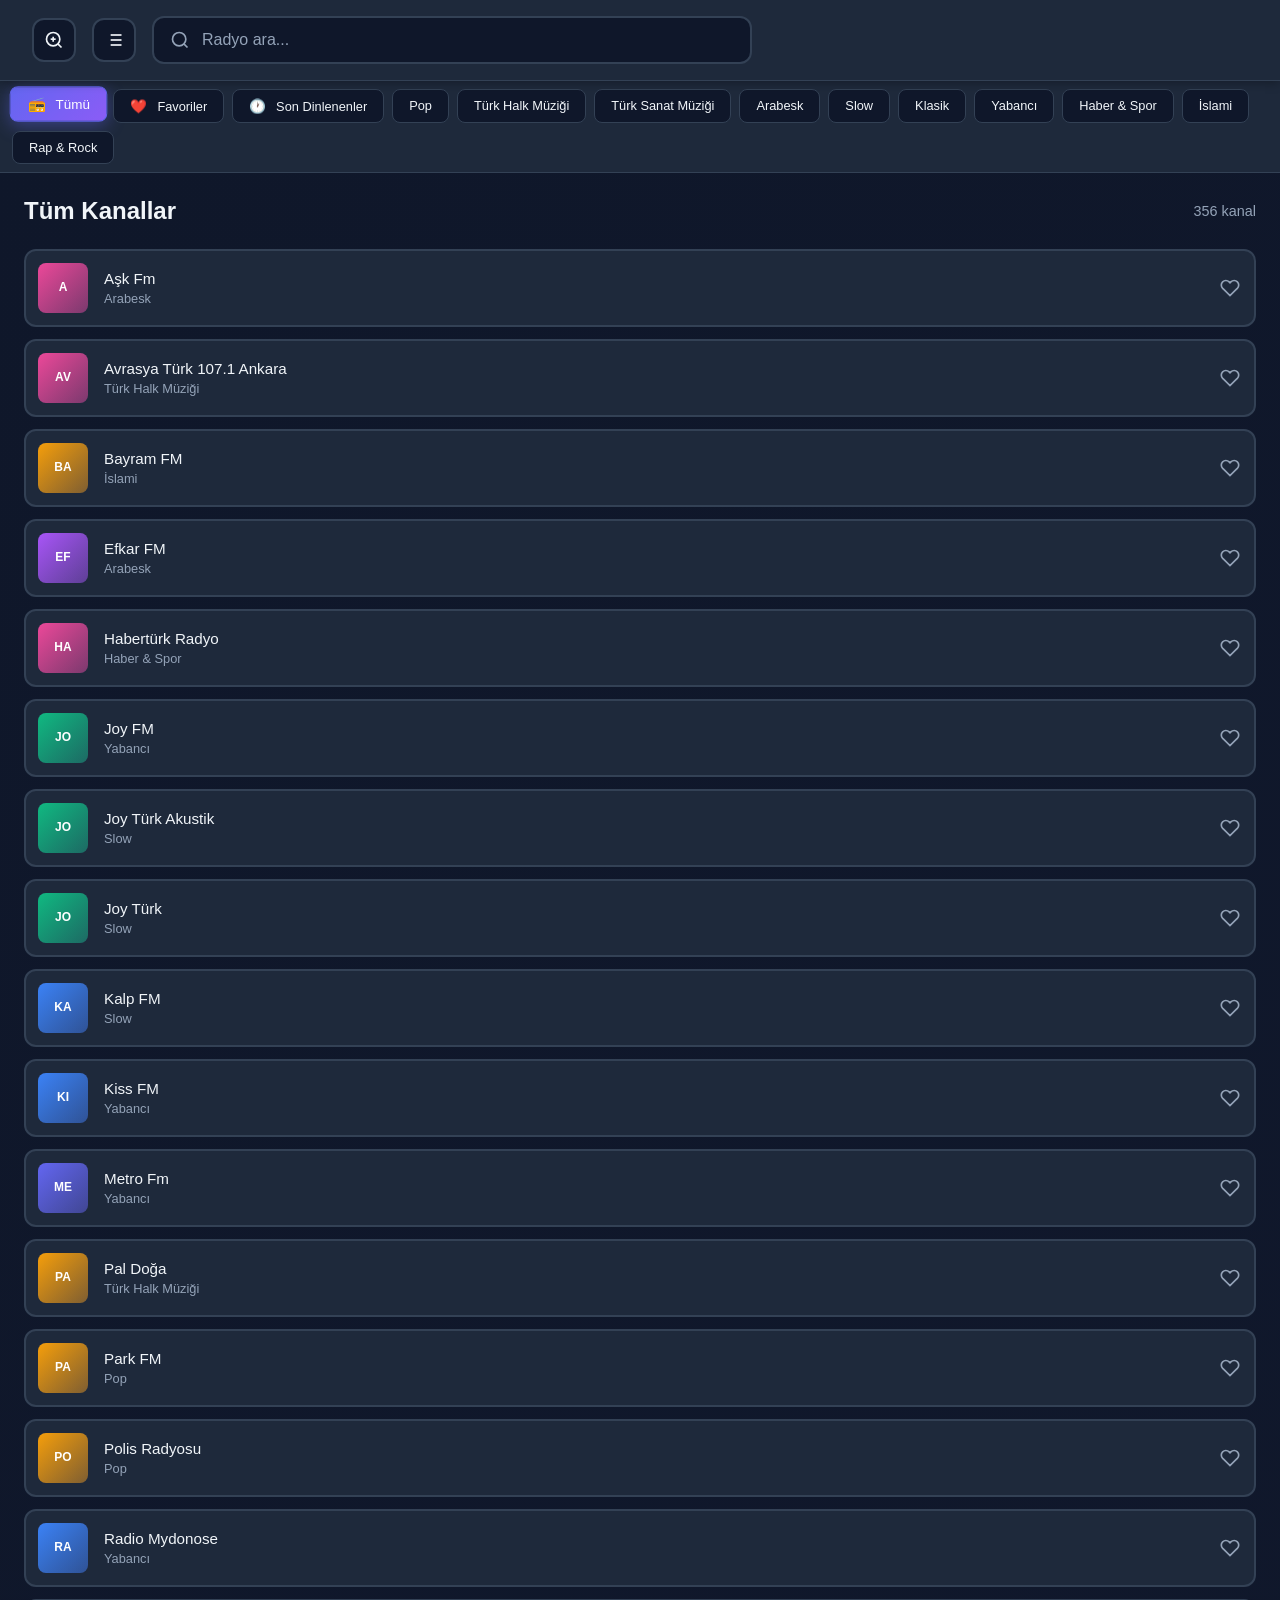
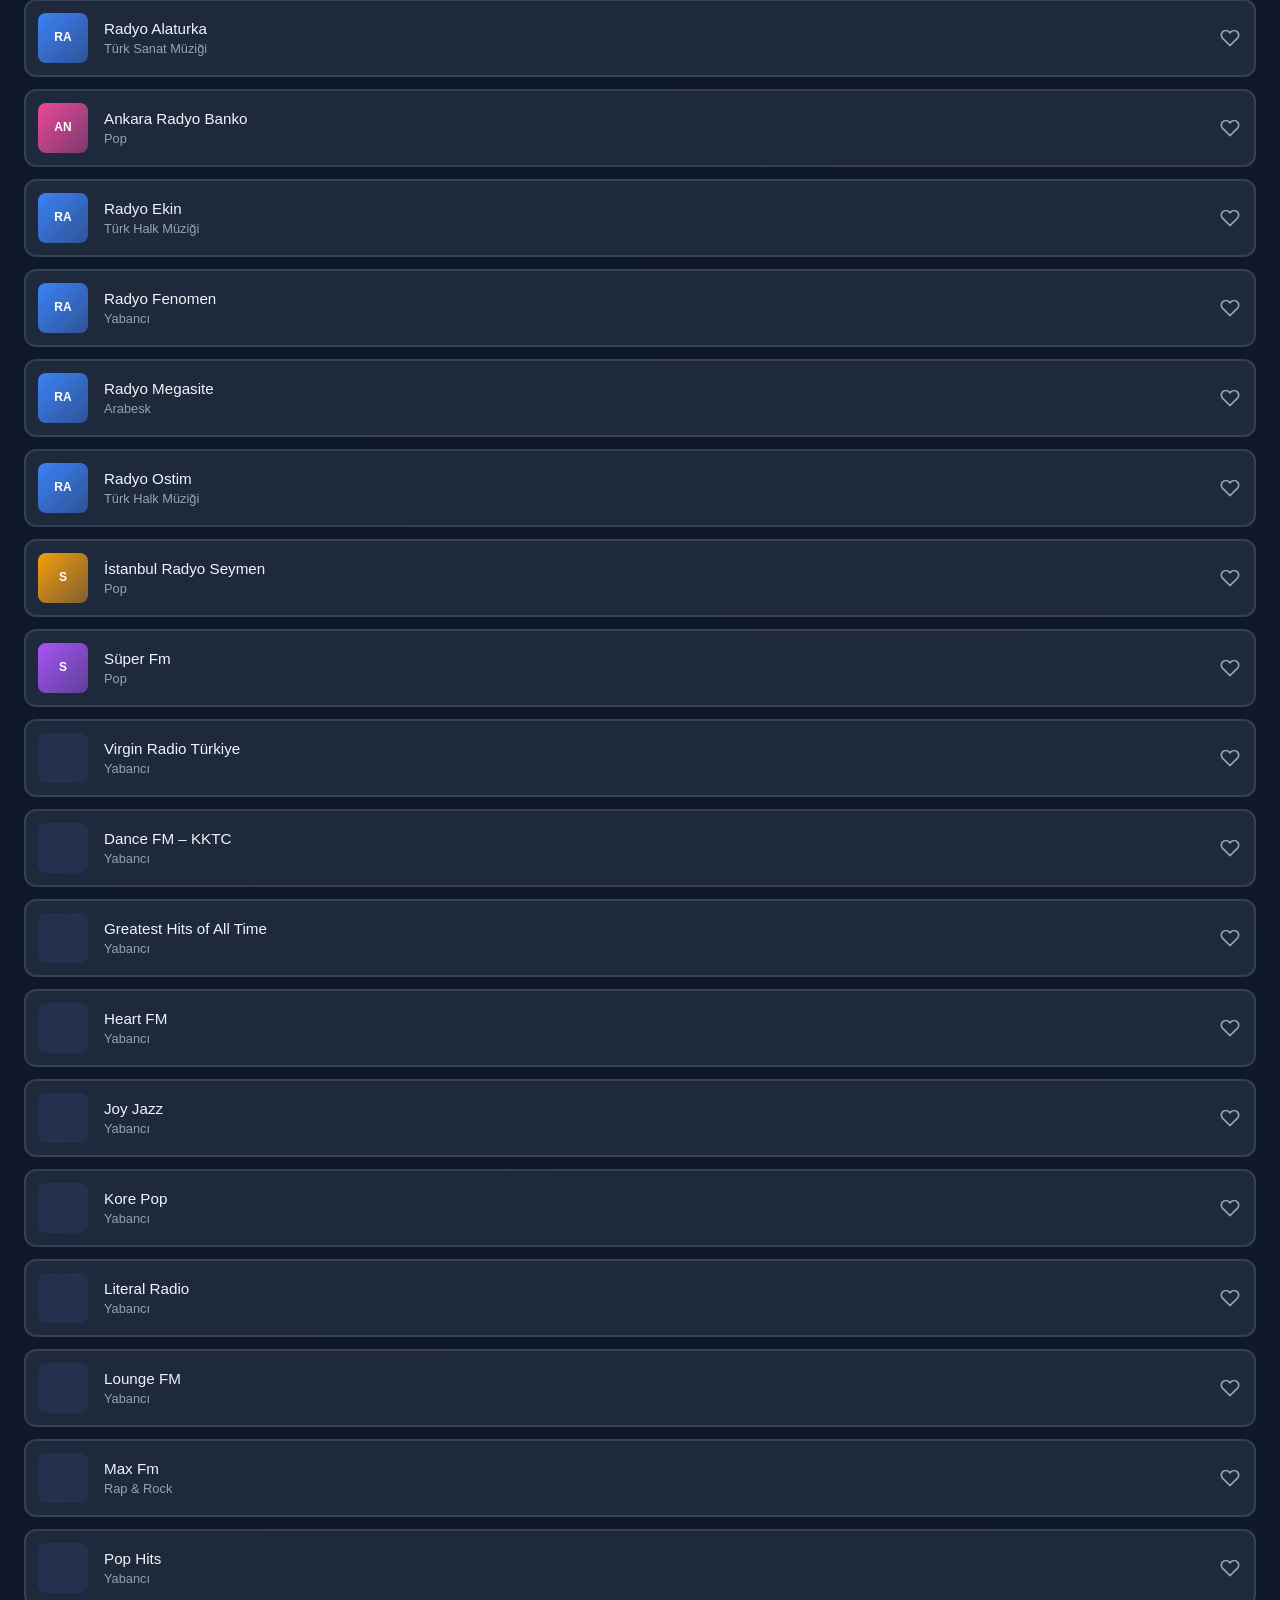
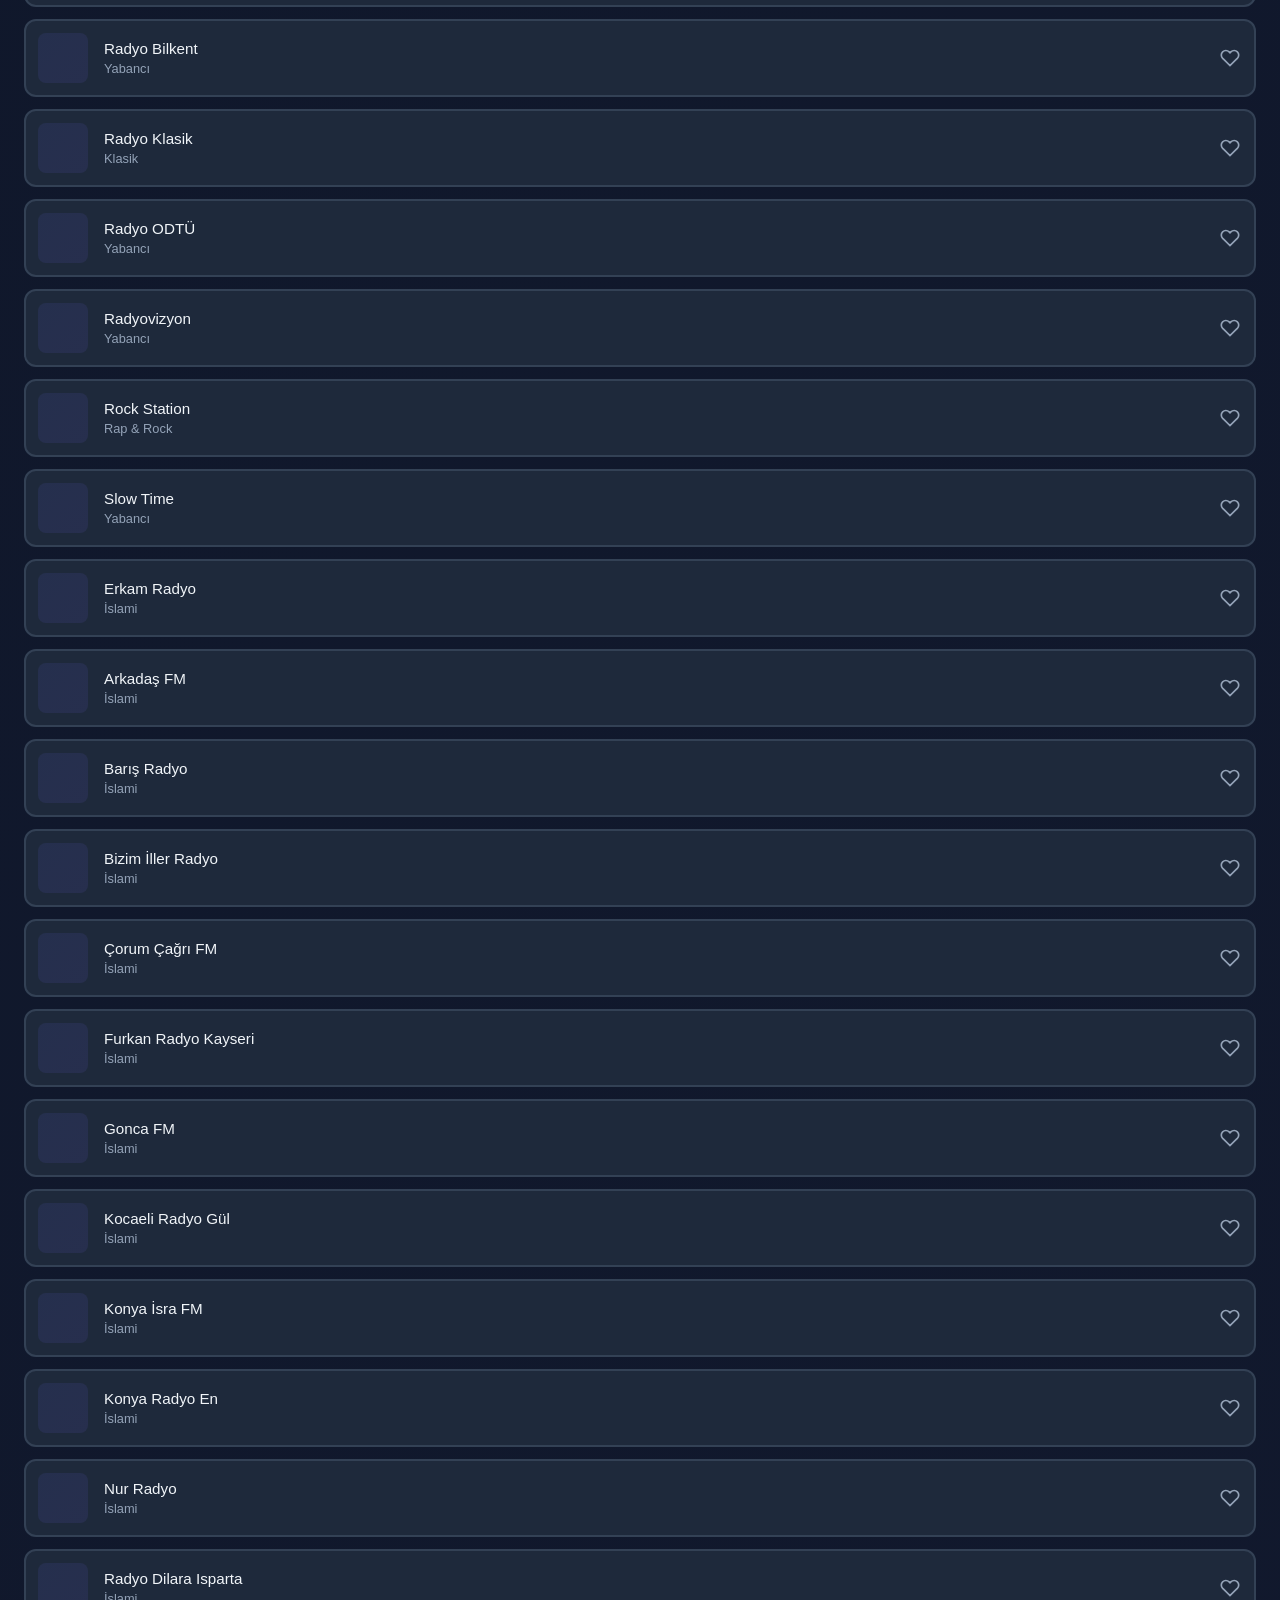
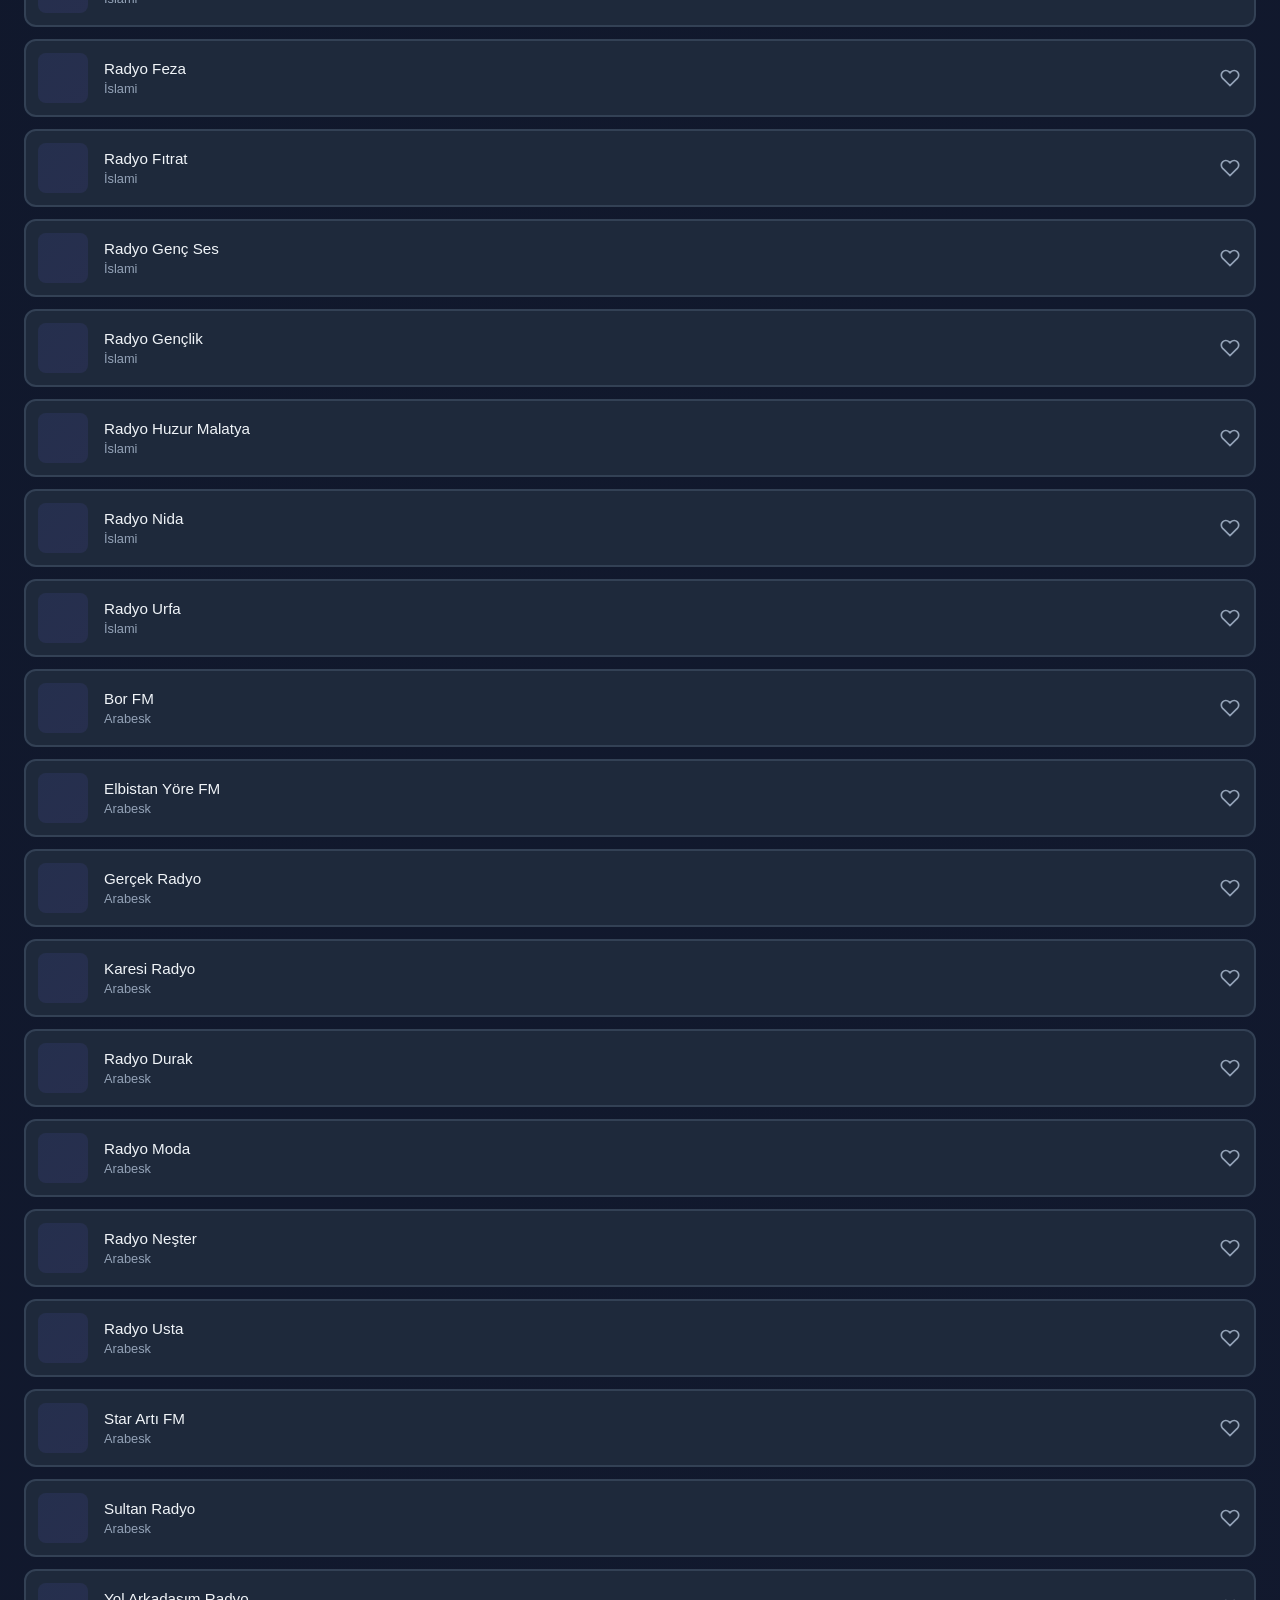
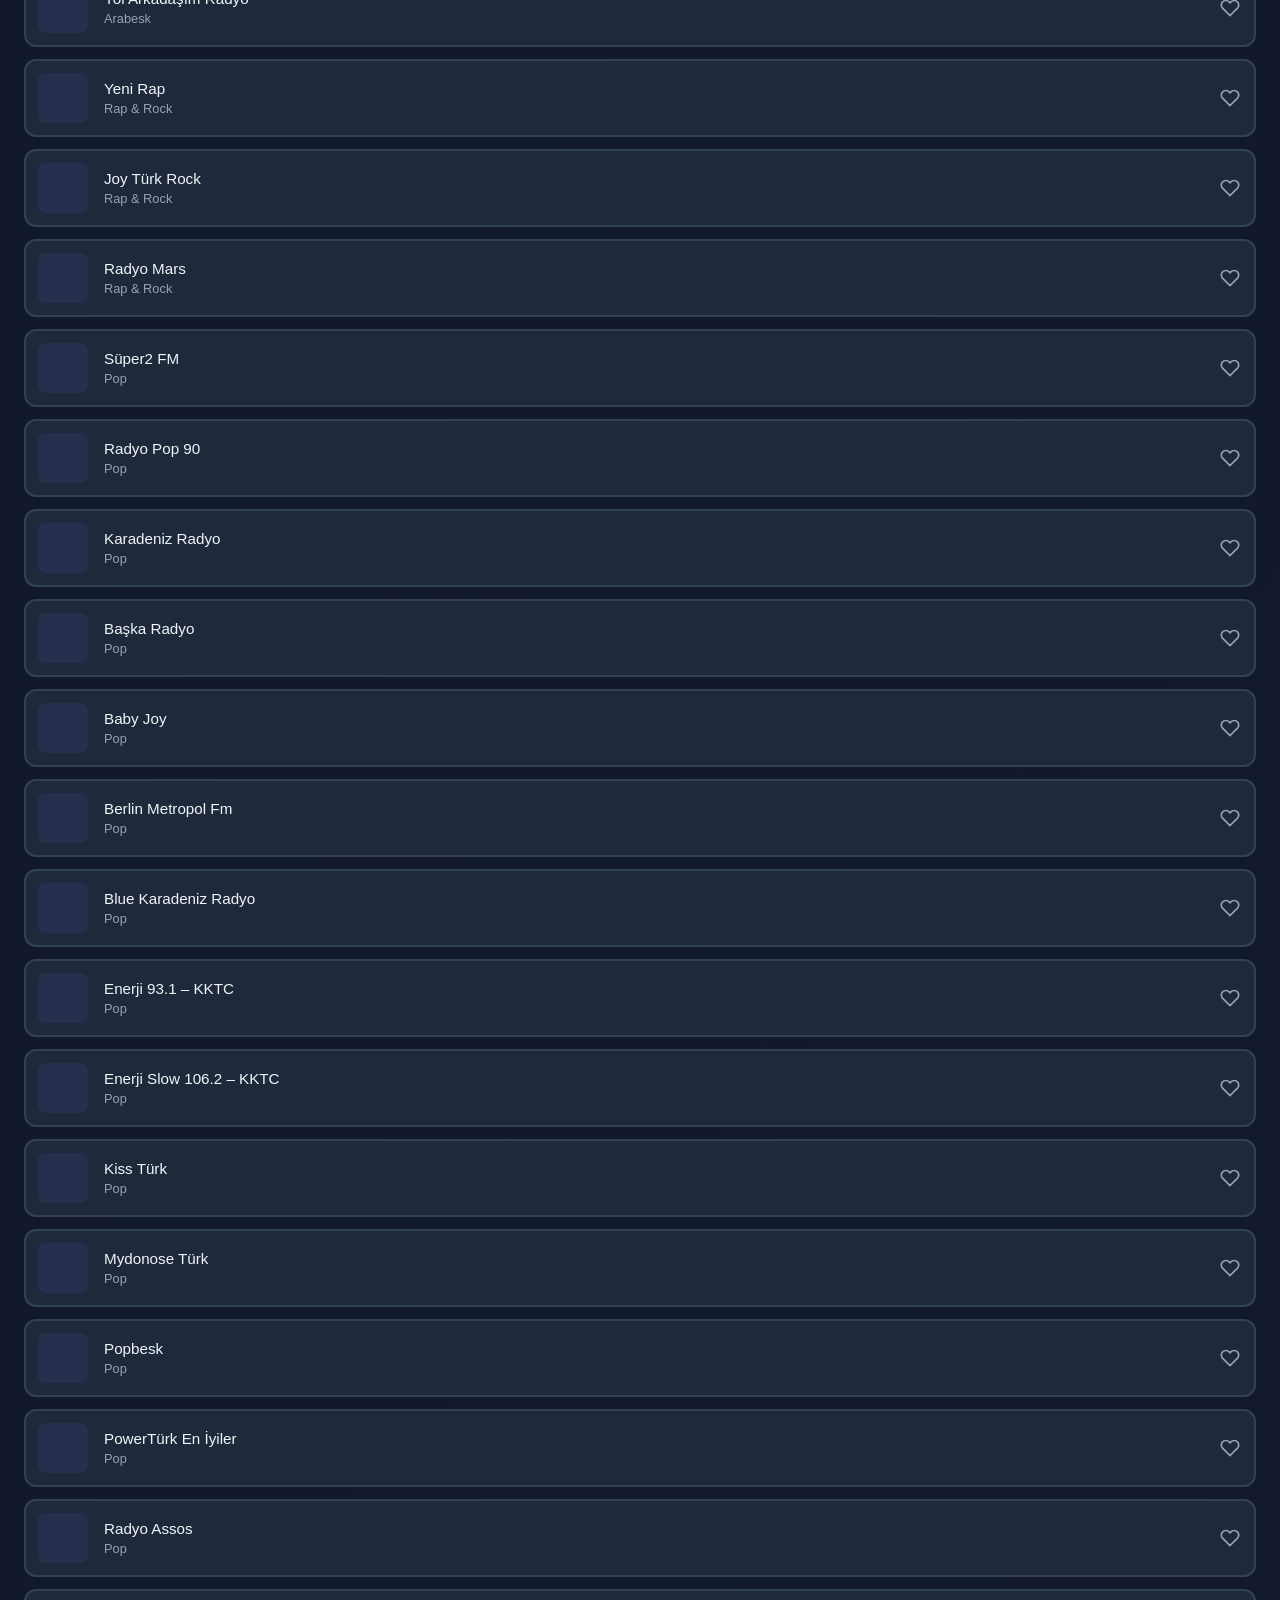
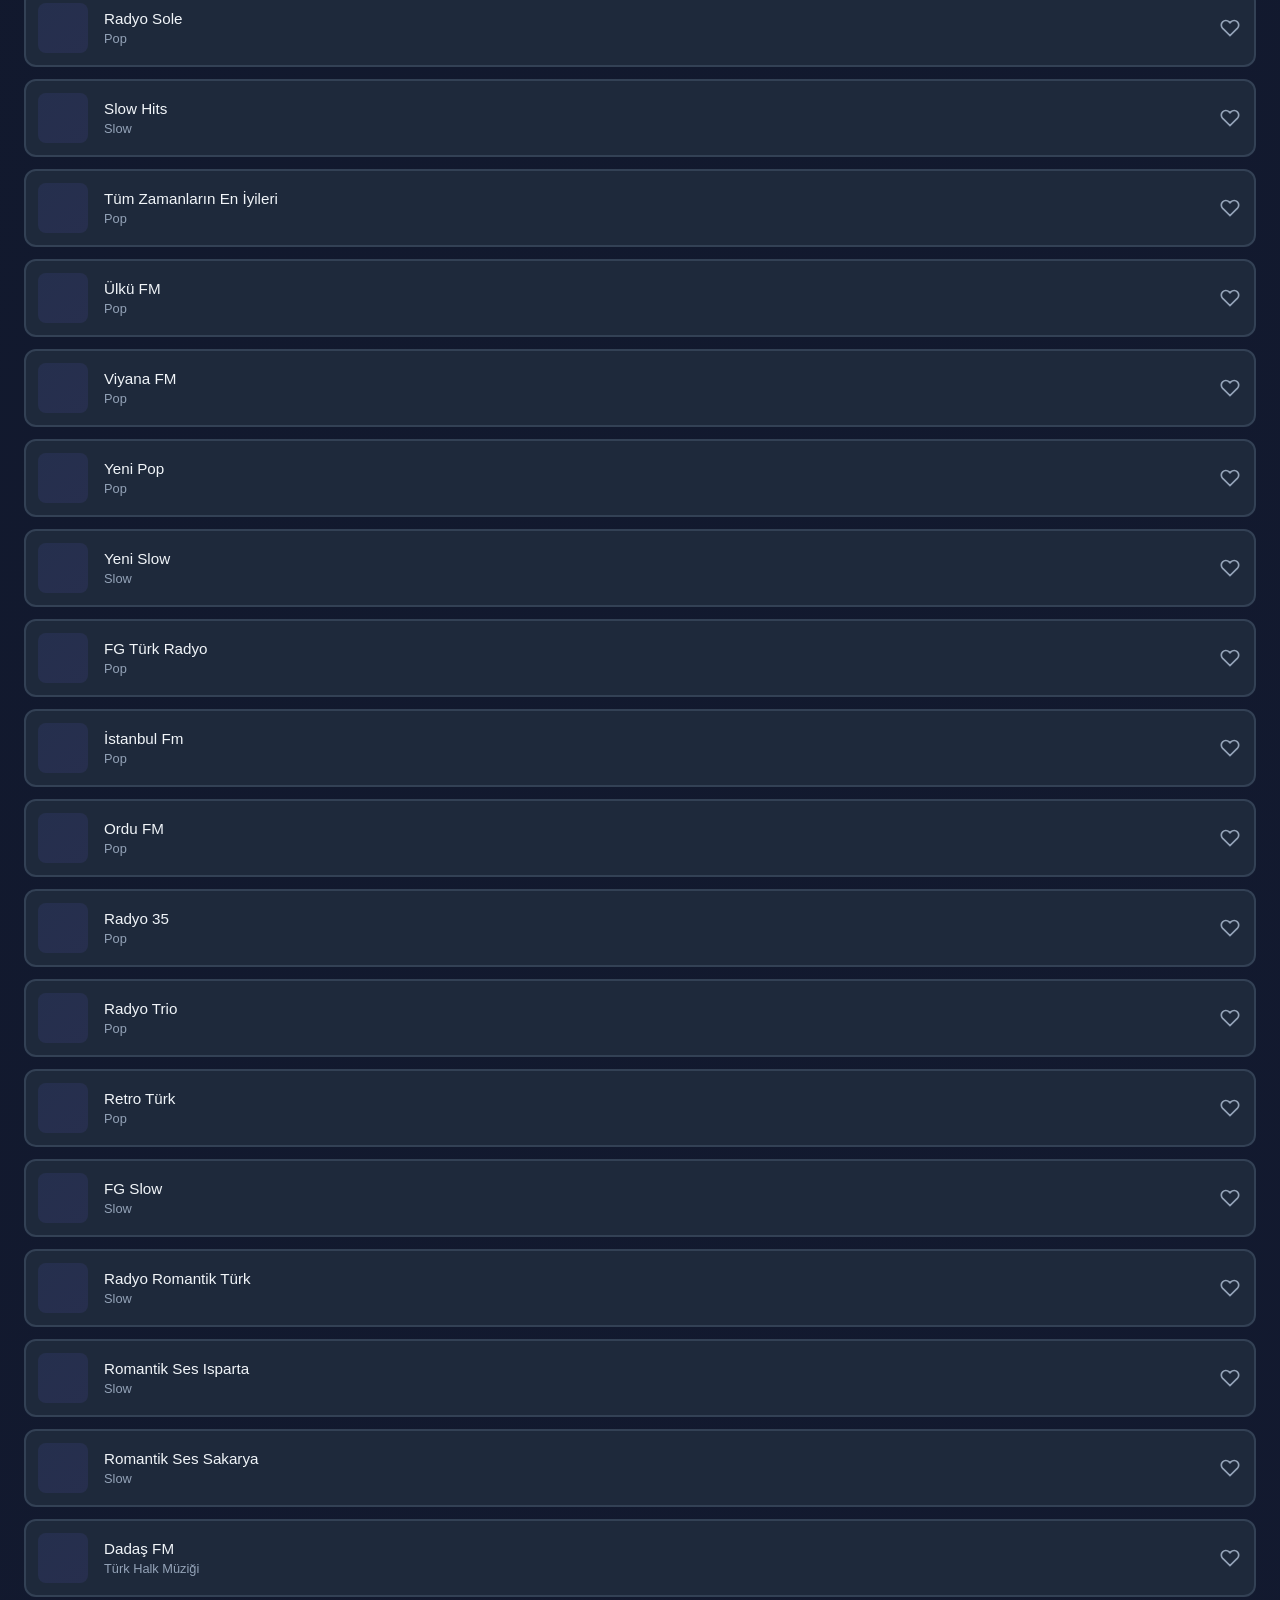
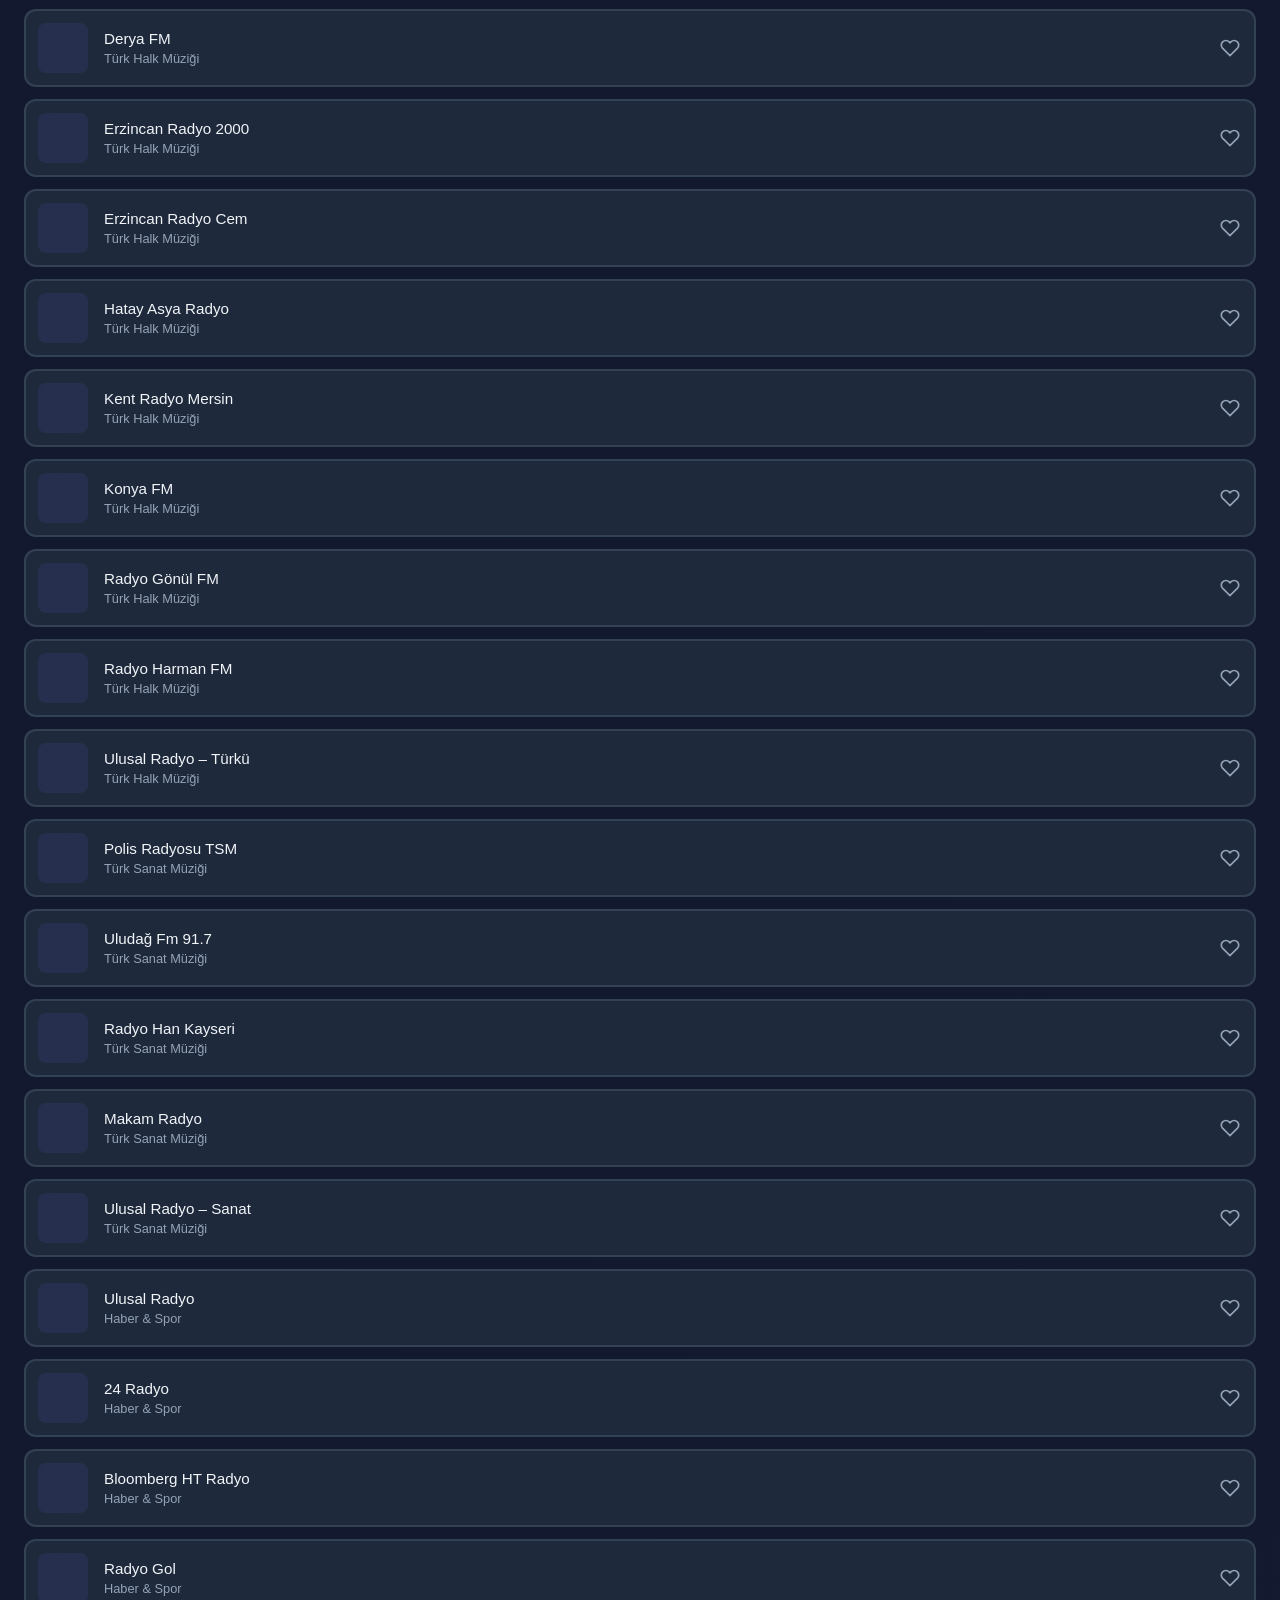
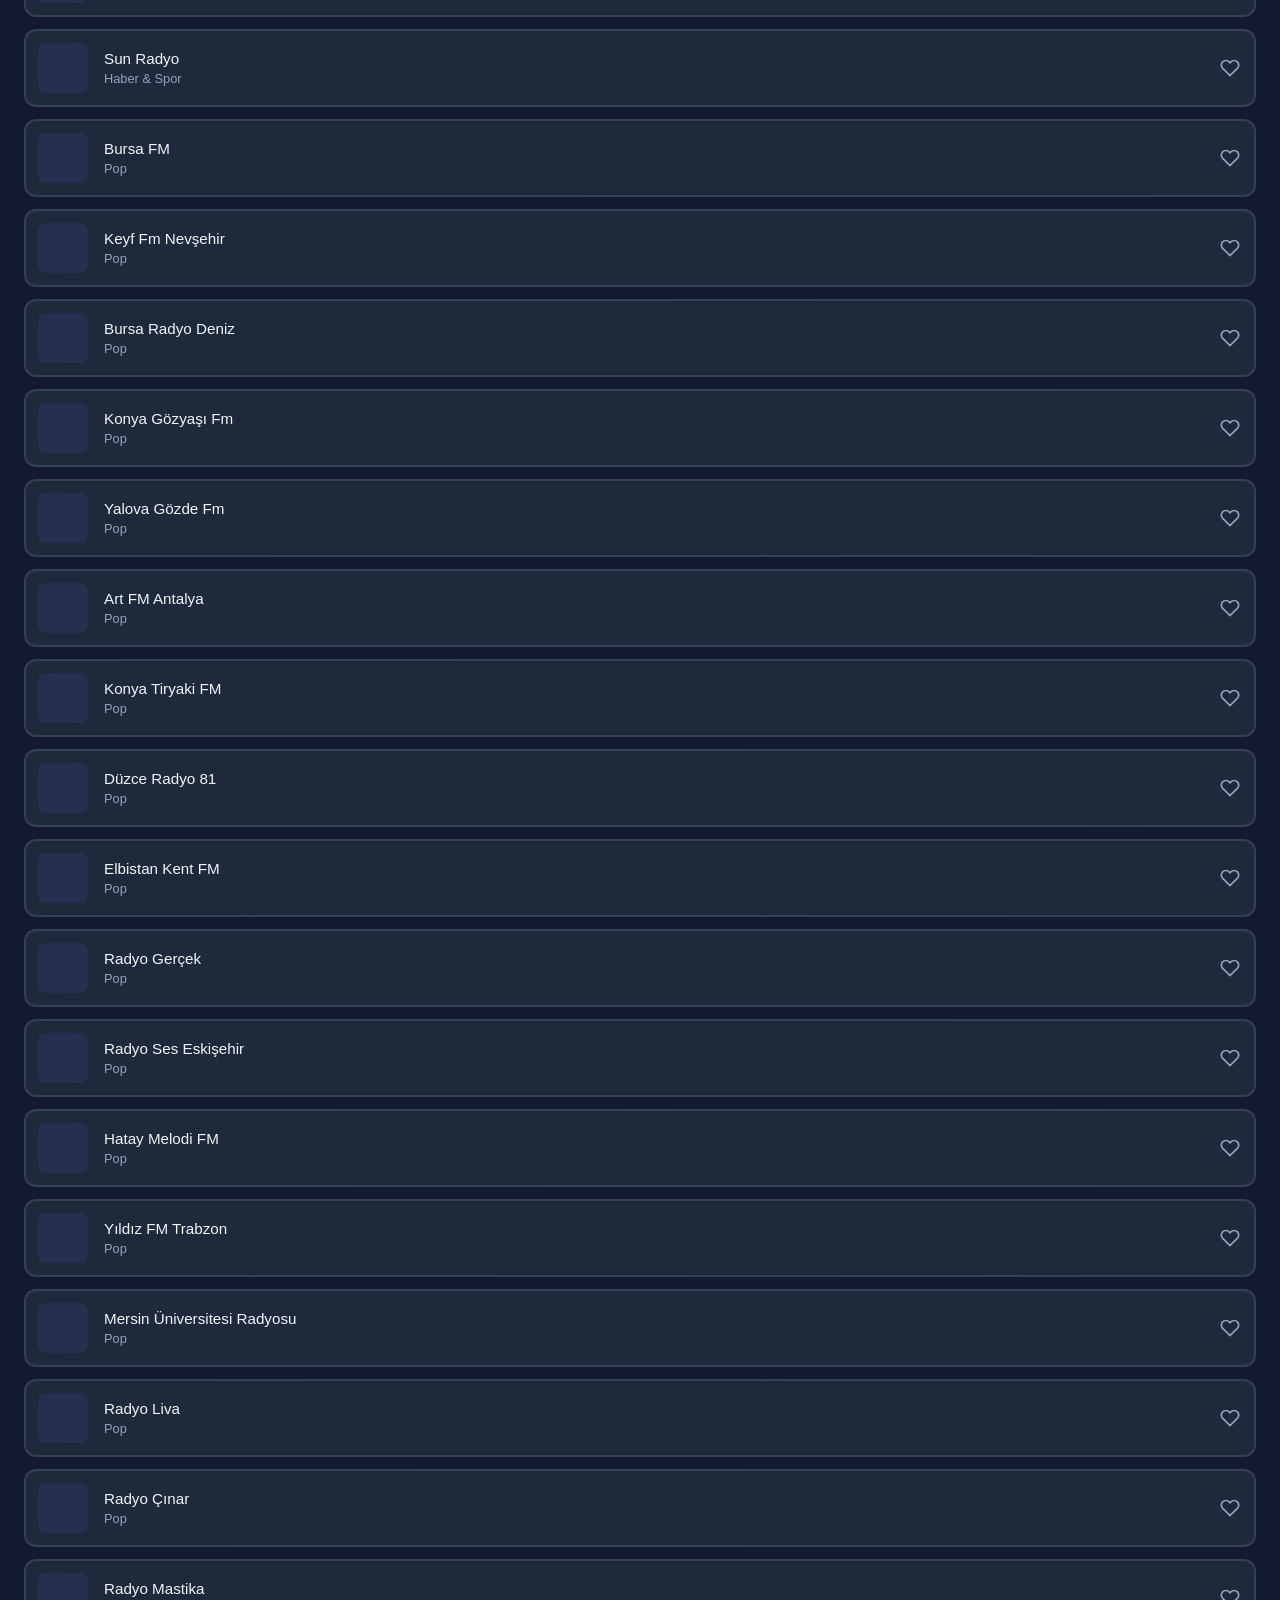
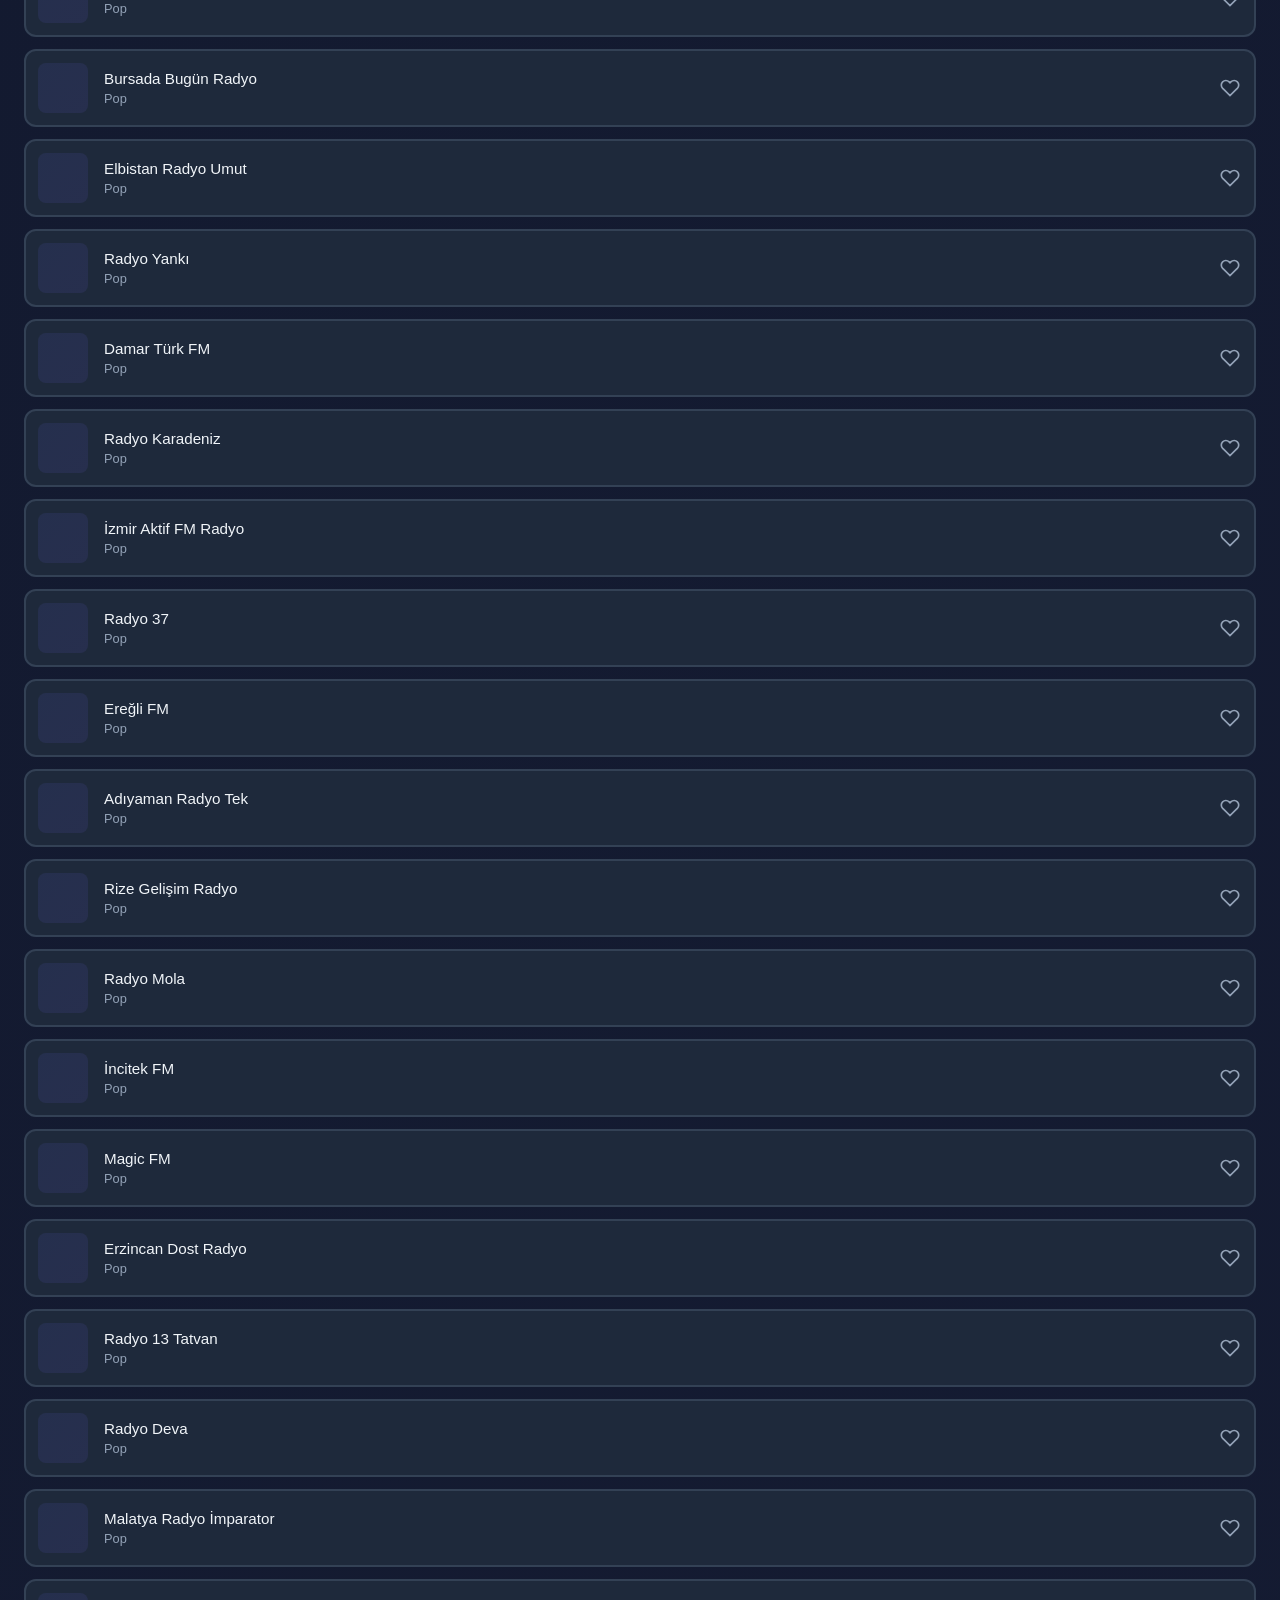
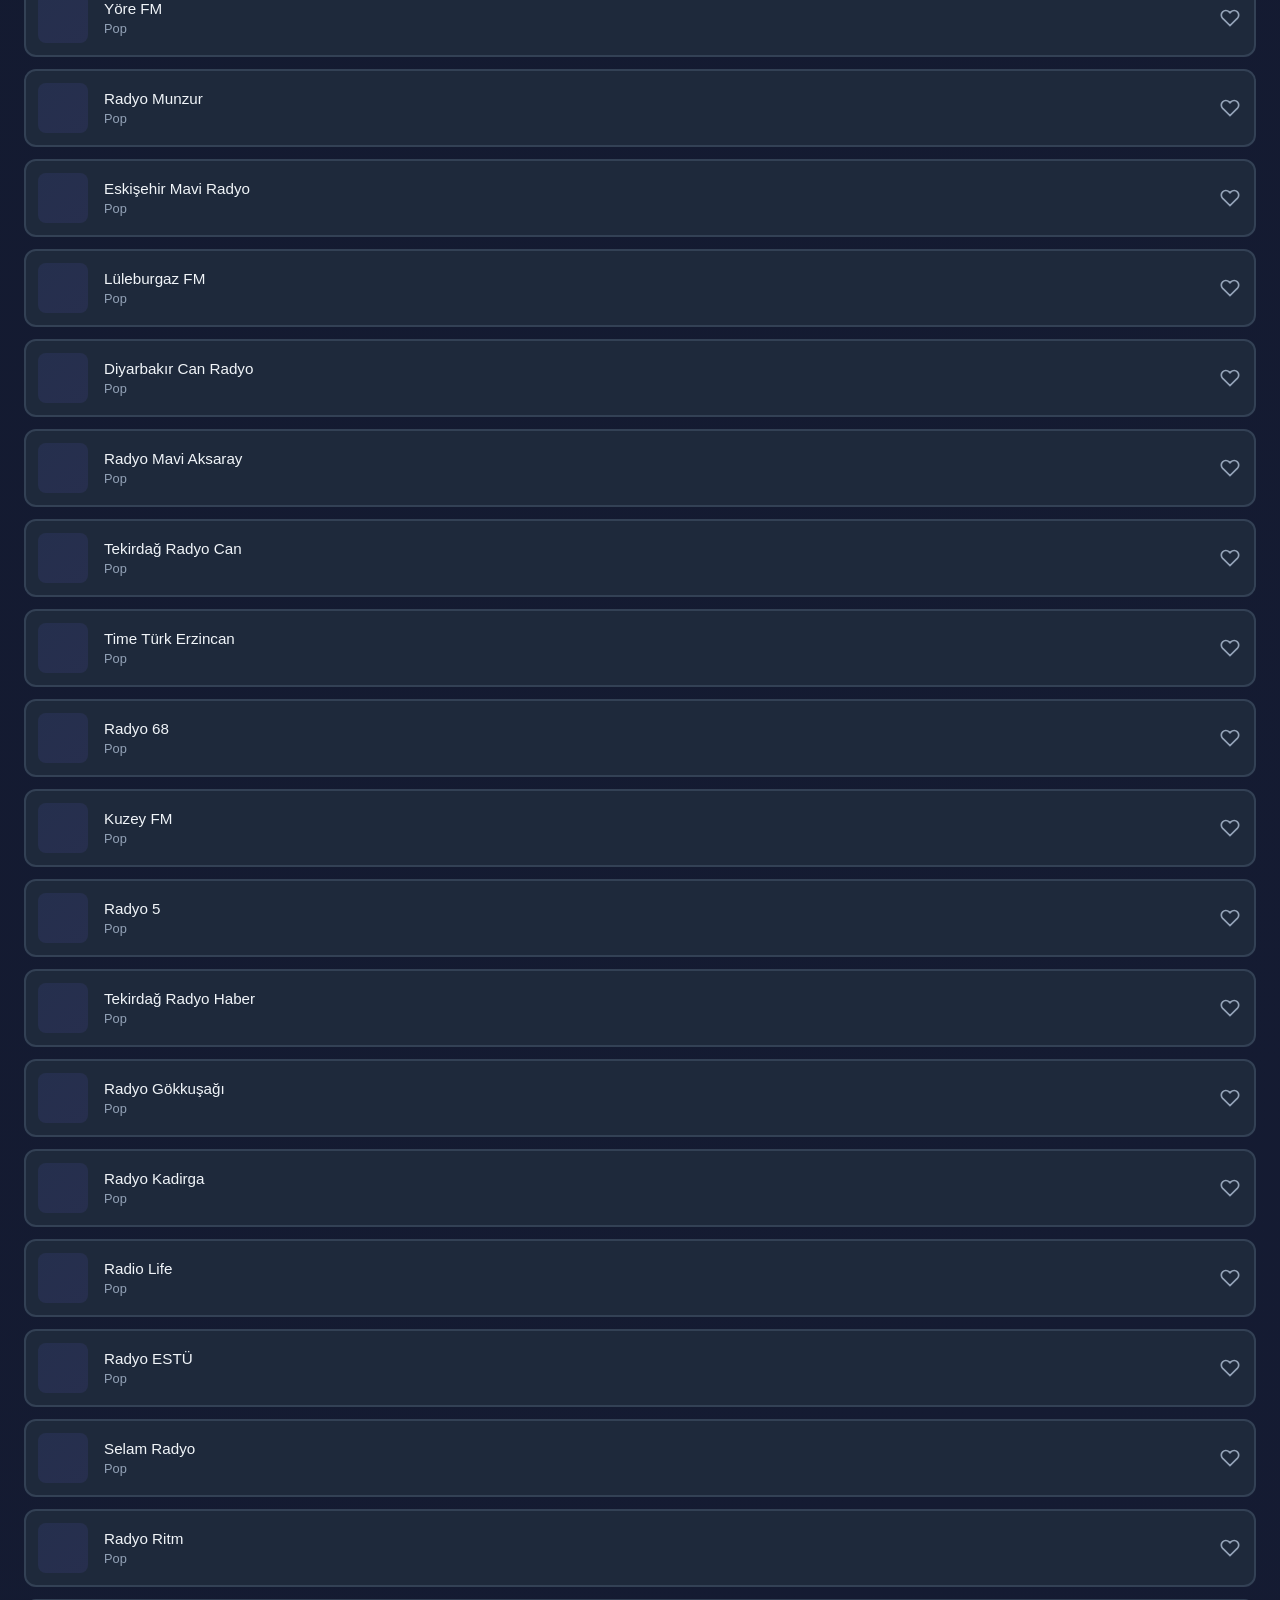
==== index.html @ 17328b52 "Add files via upload" ====
<!DOCTYPE html>
<html lang="tr">
<head>
    <meta charset="UTF-8">
    <meta name="viewport" content="width=device-width, initial-scale=1.0, maximum-scale=5.0, user-scalable=yes">
    <meta name="description" content="Modern Radyo Dinleme Uygulaması">
    <title>Radyo</title>
    <link rel="stylesheet" href="styles.css">
</head>
<body>
    <!-- Offline Message -->
    <div class="offline-message" id="offlineMessage" style="display: none;">
        <div class="offline-content">
            <svg width="64" height="64" viewBox="0 0 24 24" fill="none" stroke="currentColor" stroke-width="2" stroke-linecap="round" stroke-linejoin="round">
                <path d="M1 1l22 22M16.72 11.06A10.94 10.94 0 0 1 19 12.55M5 12.55a10.94 10.94 0 0 1 5.17-2.39M10.71 5.05A16 16 0 0 1 22.58 9M1.42 9a15.91 15.91 0 0 1 4.7-2.88M8.53 16.11a6 6 0 0 1 6.95 0M12 20h.01"></path>
            </svg>
            <h2>İnternet Bağlantısı Yok</h2>
            <p>Lütfen İnternete Bağlandıktan Sonra Tekrar Deneyiniz.</p>
        </div>
    </div>

    <div class="app-container" id="appContainer">
        <!-- Search Bar -->
        <div class="search-bar">
            <button class="zoom-toggle-btn" id="zoomToggleBtn" title="Yakınlaştır">
                <svg class="zoom-in-icon" width="20" height="20" viewBox="0 0 24 24" fill="none" stroke="currentColor" stroke-width="2">
                    <circle cx="11" cy="11" r="8"></circle>
                    <path d="m21 21-4.35-4.35"></path>
                    <line x1="11" y1="8" x2="11" y2="14"></line>
                    <line x1="8" y1="11" x2="14" y2="11"></line>
                </svg>
                <svg class="zoom-out-icon" width="20" height="20" viewBox="0 0 24 24" fill="none" stroke="currentColor" stroke-width="2" style="display: none;">
                    <circle cx="11" cy="11" r="8"></circle>
                    <path d="m21 21-4.35-4.35"></path>
                    <line x1="8" y1="11" x2="14" y2="11"></line>
                </svg>
            </button>
            <button class="list-toggle-btn" id="listToggleBtn" title="Liste görünümü">
                <svg width="20" height="20" viewBox="0 0 24 24" fill="none" stroke="currentColor" stroke-width="2">
                    <line x1="8" y1="6" x2="21" y2="6"></line>
                    <line x1="8" y1="12" x2="21" y2="12"></line>
                    <line x1="8" y1="18" x2="21" y2="18"></line>
                    <line x1="3" y1="6" x2="3.01" y2="6"></line>
                    <line x1="3" y1="12" x2="3.01" y2="12"></line>
                    <line x1="3" y1="18" x2="3.01" y2="18"></line>
                </svg>
            </button>
            <div class="search-wrapper">
                <svg class="search-icon" width="20" height="20" viewBox="0 0 24 24" fill="none" stroke="currentColor" stroke-width="2">
                    <circle cx="11" cy="11" r="8"></circle>
                    <path d="m21 21-4.35-4.35"></path>
                </svg>
                <input type="text" id="searchInput" class="search-input" placeholder="Radyo ara...">
            </div>
        </div>

        <!-- Main Content -->
        <main class="main-content">
            <!-- Categories Section -->
            <div class="categories-section">
                <div class="categories-container" id="categoryList">
                    <!-- Categories will be populated by JS -->
                </div>
            </div>

            <!-- Channels Section -->
            <div class="channels-section">
                <div class="channels-header">
                    <h2 id="categoryTitle">Tüm Kanallar</h2>
                    <span id="channelCount" class="channel-count">0 kanal</span>
                </div>
                <div class="channels-list" id="channelsGrid">
                    <!-- Channels will be populated by JS -->
                </div>
            </div>
        </main>

        <!-- Bottom Player -->
        <div class="bottom-player" id="bottomPlayer">
            <div class="player-content">
                <div class="player-station-info">
                    <img id="stationLogo" src="" alt="Station Logo" class="player-logo">
                    <div class="player-info">
                        <div id="stationName" class="player-station-name">Radyo Seçin</div>
                        <div id="stationGroup" class="player-station-group">-</div>
                    </div>
                </div>
                <div class="player-spectrum-wrapper">
                    <canvas id="playerSpectrumCanvas" class="player-spectrum-canvas"></canvas>
                </div>
                <div class="player-controls">
                    <button class="player-btn spectrum-style-toggle" id="spectrumStyleToggle" title="Spektrum stilini değiştir">
                        <svg width="20" height="20" viewBox="0 0 24 24" fill="none" stroke="currentColor" stroke-width="2">
                            <path d="M12 2v4M12 18v4M4.93 4.93l2.83 2.83M16.24 16.24l2.83 2.83M2 12h4M18 12h4M4.93 19.07l2.83-2.83M16.24 7.76l2.83-2.83"></path>
                        </svg>
                    </button>
                    <button class="player-btn favorite-btn" id="playerFavoriteBtn" title="Favorilere ekle">
                        <svg width="20" height="20" viewBox="0 0 24 24" fill="none" stroke="currentColor" stroke-width="2">
                            <path d="M20.84 4.61a5.5 5.5 0 0 0-7.78 0L12 5.67l-1.06-1.06a5.5 5.5 0 0 0-7.78 7.78l1.06 1.06L12 21.23l7.78-7.78 1.06-1.06a5.5 5.5 0 0 0 0-7.78z"></path>
                        </svg>
                    </button>
                    <button class="player-btn play-pause-btn" id="playPauseBtn" title="Oynat">
                        <svg class="play-icon" width="24" height="24" viewBox="0 0 24 24" fill="currentColor">
                            <polygon points="5 3 19 12 5 21 5 3"></polygon>
                        </svg>
                        <svg class="pause-icon" width="24" height="24" viewBox="0 0 24 24" fill="currentColor" style="display: none;">
                            <rect x="6" y="4" width="4" height="16"></rect>
                            <rect x="14" y="4" width="4" height="16"></rect>
                        </svg>
                    </button>
                    <div class="volume-control">
                        <button class="player-btn volume-btn" id="volumeBtn">
                            <svg class="volume-icon" width="18" height="18" viewBox="0 0 24 24" fill="none" stroke="currentColor" stroke-width="2">
                                <polygon points="11 5 6 9 2 9 2 15 6 15 11 19 11 5"></polygon>
                                <path d="M19.07 4.93a10 10 0 0 1 0 14.14M15.54 8.46a5 5 0 0 1 0 7.07"></path>
                            </svg>
                        </button>
                        <input type="range" id="volumeSlider" class="volume-slider" min="0" max="100" value="80">
                    </div>
                </div>
            </div>
            <audio id="audioPlayer" preload="none" crossorigin="anonymous"></audio>
        </div>
    </div>

    <script src="m3u-parser.js"></script>
    <script src="app.js"></script>
</body>
</html>
---- styles.css ----
* {
    margin: 0;
    padding: 0;
    box-sizing: border-box;
}

:root {
    --primary-color: #6366f1;
    --primary-dark: #4f46e5;
    --secondary-color: #8b5cf6;
    --background: #0f172a;
    --surface: #1e293b;
    --surface-light: #334155;
    --surface-hover: #475569;
    --text-primary: #f1f5f9;
    --text-secondary: #94a3b8;
    --accent: #10b981;
    --error: #ef4444;
    --shadow: rgba(0, 0, 0, 0.3);
    --shadow-lg: rgba(0, 0, 0, 0.5);
}

body {
    font-family: 'Segoe UI', Tahoma, Geneva, Verdana, sans-serif;
    background: linear-gradient(135deg, var(--background) 0%, #1a1f3a 100%);
    color: var(--text-primary);
    overflow-x: hidden;
    overflow-y: auto;
    min-height: 100vh;
    width: 100vw;
}

.app-container {
    display: flex;
    flex-direction: column;
    min-height: 100vh;
    width: 100vw;
    transform-origin: top left;
    transition: transform 0.3s ease, width 0.3s ease;
    overflow-x: auto;
}

/* Offline Message */
.offline-message {
    display: none;
    position: fixed;
    top: 0;
    left: 0;
    right: 0;
    bottom: 0;
    background: linear-gradient(135deg, var(--background) 0%, #1a1f3a 100%);
    z-index: 1000;
    align-items: center;
    justify-content: center;
    padding: 2rem;
}

.offline-content {
    text-align: center;
    max-width: 500px;
    padding: 3rem;
    background: var(--surface);
    border-radius: 16px;
    box-shadow: 0 8px 32px var(--shadow-lg);
    border: 1px solid var(--surface-light);
}

.offline-content svg {
    color: var(--error);
    margin-bottom: 1.5rem;
    opacity: 0.8;
}

.offline-content h2 {
    font-size: 1.5rem;
    font-weight: 600;
    color: var(--text-primary);
    margin-bottom: 1rem;
}

.offline-content p {
    font-size: 1rem;
    color: var(--text-secondary);
    line-height: 1.6;
}

/* Search Bar */
.search-bar {
    background: var(--surface);
    padding: 1rem 2rem;
    border-bottom: 1px solid var(--surface-light);
    box-shadow: 0 2px 10px var(--shadow);
    z-index: 10;
    display: flex;
    align-items: center;
    gap: 1rem;
}

.zoom-toggle-btn {
    width: 44px;
    height: 44px;
    border-radius: 12px;
    background: var(--background);
    border: 2px solid var(--surface-light);
    color: var(--text-primary);
    cursor: pointer;
    display: flex;
    align-items: center;
    justify-content: center;
    transition: all 0.3s ease;
    flex-shrink: 0;
    padding: 0;
}

.zoom-toggle-btn:hover {
    background: var(--surface-light);
    border-color: var(--primary-color);
    transform: scale(1.05);
}

.zoom-toggle-btn:active {
    transform: scale(0.95);
}

.zoom-toggle-btn svg {
    width: 20px;
    height: 20px;
}

.list-toggle-btn {
    width: 44px;
    height: 44px;
    border-radius: 12px;
    background: var(--background);
    border: 2px solid var(--surface-light);
    color: var(--text-primary);
    cursor: pointer;
    display: flex;
    align-items: center;
    justify-content: center;
    transition: all 0.3s ease;
    flex-shrink: 0;
    padding: 0;
}

.list-toggle-btn:hover {
    background: var(--surface-light);
    border-color: var(--primary-color);
    transform: scale(1.05);
}

.list-toggle-btn:active {
    transform: scale(0.95);
}

.list-toggle-btn svg {
    width: 20px;
    height: 20px;
}

.search-wrapper {
    display: flex;
    align-items: center;
    gap: 0.75rem;
    flex: 1;
    max-width: 600px;
    background: var(--background);
    border: 2px solid var(--surface-light);
    border-radius: 12px;
    padding: 0.75rem 1rem;
    transition: all 0.3s ease;
}

.search-wrapper:focus-within {
    border-color: var(--primary-color);
    box-shadow: 0 0 0 3px rgba(99, 102, 241, 0.2);
}

.search-icon {
    color: var(--text-secondary);
    flex-shrink: 0;
}

.search-input {
    flex: 1;
    background: transparent;
    border: none;
    color: var(--text-primary);
    font-size: 1rem;
    outline: none;
}

.search-input::placeholder {
    color: var(--text-secondary);
}

/* Main Content */
.main-content {
    flex: 1;
    display: flex;
    flex-direction: column;
    overflow-y: auto;
    overflow-x: hidden;
    padding-bottom: 80px; /* Space for bottom player */
}

/* Categories Section */
.categories-section {
    background: var(--surface);
    padding: 0.5rem 0.75rem;
    border-bottom: 1px solid var(--surface-light);
    overflow: visible;
    flex-shrink: 0;
}

.categories-container {
    display: flex;
    flex-wrap: wrap;
    gap: 0.5rem;
    width: 100%;
}

.category-item {
    padding: 0.5rem 1rem;
    background: var(--background);
    border: 1.5px solid var(--surface-light);
    border-radius: 8px;
    color: var(--text-primary);
    font-size: 0.8rem;
    font-weight: 500;
    cursor: pointer;
    transition: all 0.3s ease;
    white-space: nowrap;
    user-select: none;
    flex: 0 1 auto;
    min-width: fit-content;
    max-width: 100%;
    overflow: hidden;
    text-overflow: ellipsis;
    position: relative;
}

.category-item:hover {
    background: var(--surface-light);
    border-color: var(--primary-color);
    transform: translateY(-2px) scale(1.05);
    box-shadow: 0 4px 12px var(--shadow);
}

@media (hover: none) {
    .category-item:hover {
        transform: none;
    }
    
    .category-item:active {
        background: var(--surface-light);
        transform: scale(0.95);
    }
    
    .category-item.active {
        transform: translateY(-2px) scale(1.05);
    }
}

.category-item.active {
    background: linear-gradient(135deg, var(--primary-color), var(--secondary-color));
    border-color: var(--primary-color);
    color: white;
    box-shadow: 0 4px 16px rgba(99, 102, 241, 0.4);
    transform: translateY(-2px) scale(1.05);
}

.category-icon {
    margin-right: 0.4rem;
    font-size: 0.85rem;
}

/* Channels Section */
.channels-section {
    flex: 1;
    overflow-y: auto;
    overflow-x: hidden;
    padding: 1.5rem;
    min-height: 0;
}

.channels-section::-webkit-scrollbar {
    width: 8px;
}

.channels-section::-webkit-scrollbar-track {
    background: var(--background);
}

.channels-section::-webkit-scrollbar-thumb {
    background: var(--surface-light);
    border-radius: 4px;
}

.channels-section::-webkit-scrollbar-thumb:hover {
    background: var(--surface-hover);
}

.channels-header {
    display: flex;
    align-items: center;
    justify-content: space-between;
    margin-bottom: 1.5rem;
}

.channels-header h2 {
    font-size: 1.5rem;
    font-weight: 600;
    color: var(--text-primary);
}

.channel-count {
    color: var(--text-secondary);
    font-size: 0.9rem;
}

.channels-list {
    display: flex;
    flex-direction: column;
    gap: 0.75rem;
}

/* View Modes */
.channels-list.view-compact {
    display: grid;
    grid-template-columns: repeat(auto-fill, minmax(140px, 1fr));
    gap: 0.5rem;
}

.channels-list.view-grid {
    display: grid;
    grid-template-columns: repeat(auto-fill, minmax(180px, 1fr));
    gap: 1rem;
}

.channels-list.view-normal {
    display: flex;
    flex-direction: column;
    gap: 0.75rem;
}

.channel-item {
    display: flex;
    align-items: center;
    gap: 1rem;
    padding: 0.75rem;
    background: var(--surface);
    border: 2px solid var(--surface-light);
    border-radius: 12px;
    cursor: pointer;
    transition: all 0.3s ease;
}

/* Compact View */
.channels-list.view-compact .channel-item {
    flex-direction: column;
    align-items: center;
    padding: 0.5rem;
    gap: 0.5rem;
    text-align: center;
}

.channels-list.view-compact .channel-logo {
    width: 60px;
    height: 60px;
}

.channels-list.view-compact .channel-info {
    width: 100%;
}

.channels-list.view-compact .channel-name {
    font-size: 0.85rem;
    white-space: nowrap;
    overflow: hidden;
    text-overflow: ellipsis;
}

.channels-list.view-compact .channel-group {
    display: none;
}

.channels-list.view-compact .favorite-star {
    position: absolute;
    top: 0.25rem;
    right: 0.25rem;
    width: 24px;
    height: 24px;
    padding: 0.2rem;
}

.channels-list.view-compact .channel-item {
    position: relative;
}

/* Grid View */
.channels-list.view-grid .channel-item {
    flex-direction: column;
    align-items: stretch;
    padding: 0.75rem;
    gap: 0.75rem;
}

.channels-list.view-grid .channel-logo-wrapper {
    position: relative;
    width: 100%;
    aspect-ratio: 1;
    border-radius: 8px;
    overflow: hidden;
}

.channels-list.view-grid .channel-logo {
    width: 100%;
    height: 100%;
    object-fit: cover;
}

.channels-list.view-grid .favorite-star {
    position: absolute;
    top: 0.5rem;
    right: 0.5rem;
    width: 32px;
    height: 32px;
    padding: 0.3rem;
    background: rgba(0, 0, 0, 0.5);
    border-radius: 50%;
    backdrop-filter: blur(4px);
}

.channels-list.view-grid .favorite-star svg {
    width: 18px;
    height: 18px;
}

.channels-list.view-grid .channel-info {
    text-align: center;
}

.channels-list.view-grid .channel-name {
    font-size: 0.95rem;
    margin-bottom: 0.25rem;
}

.channels-list.view-grid .channel-group {
    font-size: 0.8rem;
    color: var(--text-secondary);
}

.channel-item:hover {
    background: var(--surface-light);
    border-color: var(--primary-color);
    transform: translateY(-2px);
    box-shadow: 0 4px 12px var(--shadow);
}

@media (hover: none) {
    .channel-item:hover {
        transform: none;
    }
    
    .channel-item:active {
        background: var(--surface-light);
        transform: scale(0.98);
    }
}

.channel-item.playing {
    border-color: var(--primary-color);
    background: linear-gradient(135deg, rgba(99, 102, 241, 0.1), rgba(139, 92, 246, 0.1));
    box-shadow: 0 4px 16px rgba(99, 102, 241, 0.3);
}

.channel-logo {
    width: 50px;
    height: 50px;
    border-radius: 8px;
    object-fit: cover;
    flex-shrink: 0;
    image-rendering: -webkit-optimize-contrast;
    image-rendering: crisp-edges;
    image-rendering: optimize-quality;
    will-change: contents;
    content-visibility: auto;
    /* Placeholder while loading */
    background: linear-gradient(135deg, rgba(99, 102, 241, 0.1), rgba(139, 92, 246, 0.1));
    background-size: 200% 200%;
    animation: shimmer 1.5s ease-in-out infinite;
    transition: opacity 0.2s ease;
}

@keyframes shimmer {
    0%, 100% {
        background-position: 0% 50%;
    }
    50% {
        background-position: 100% 50%;
    }
}

.channel-logo:not([src]), .channel-logo[src=""], .channel-logo[src="undefined"] {
    opacity: 0.5;
}

.channel-logo[src]:not([src=""]):not([src="undefined"]) {
    opacity: 1;
    animation: none;
}

.channel-info {
    flex: 1;
    min-width: 0;
}

.channel-name {
    font-size: 0.95rem;
    font-weight: 500;
    color: var(--text-primary);
    white-space: nowrap;
    overflow: hidden;
    text-overflow: ellipsis;
    margin-bottom: 0.25rem;
}

.channel-group {
    font-size: 0.8rem;
    color: var(--text-secondary);
    white-space: nowrap;
    overflow: hidden;
    text-overflow: ellipsis;
}

.favorite-star {
    width: 24px;
    height: 24px;
    flex-shrink: 0;
    background: transparent;
    border: none;
    cursor: pointer;
    padding: 0;
    display: flex;
    align-items: center;
    justify-content: center;
    transition: all 0.2s ease;
}

.favorite-star svg {
    width: 20px;
    height: 20px;
    stroke: var(--text-secondary);
    fill: none;
    transition: all 0.2s ease;
}

.favorite-star:hover svg {
    stroke: var(--accent);
    transform: scale(1.1);
}

.favorite-star.active svg {
    fill: var(--accent);
    stroke: var(--accent);
}

.player-btn.favorite-btn.active svg {
    fill: var(--accent);
    stroke: var(--accent);
}

/* Bottom Player */
.bottom-player {
    position: fixed;
    bottom: 0;
    left: 0;
    right: 0;
    background: var(--surface);
    border-top: 1px solid var(--surface-light);
    box-shadow: 0 -4px 20px var(--shadow-lg);
    z-index: 100;
    padding: 0.75rem 2rem;
    display: none;
    min-height: 80px;
    align-items: center;
    transition: all 0.3s ease;
}

.bottom-player.visible {
    display: flex;
    flex-direction: column;
}

/* Player States */
.bottom-player.player-normal {
    /* Normal state - default */
}

.bottom-player.player-minimized {
    min-height: 50px;
    padding: 0.4rem 1rem;
}

.bottom-player.player-minimized .player-content {
    gap: 0.5rem;
}

.bottom-player.player-minimized .player-station-info {
    flex: 0 0 auto;
    min-width: 0;
}

.bottom-player.player-minimized .player-logo {
    width: 35px;
    height: 35px;
}

.bottom-player.player-minimized .player-info {
    display: none;
}

.bottom-player.player-minimized .player-spectrum-wrapper {
    flex: 1;
    min-width: 150px;
    max-width: 100%;
    height: 40px;
}

.bottom-player.player-minimized .player-controls {
    flex: 0 0 auto;
    gap: 0.5rem;
}

.bottom-player.player-minimized .player-btn {
    width: 32px;
    height: 32px;
}

.bottom-player.player-minimized .play-pause-btn {
    width: 36px;
    height: 36px;
}

.bottom-player.player-fullscreen {
    position: fixed;
    top: 0;
    left: 0;
    right: 0;
    bottom: 0;
    width: 100vw;
    height: 100vh;
    min-height: 100vh;
    padding: 3rem;
    z-index: 1000;
    background: linear-gradient(135deg, var(--background) 0%, #1a1f3a 100%);
    border: none;
    box-shadow: none;
}

.bottom-player.player-fullscreen .player-content {
    flex-direction: column;
    gap: 3rem;
    max-width: 100%;
    height: 100%;
    justify-content: center;
    align-items: center;
    padding: 2rem;
}

.bottom-player.player-fullscreen .player-station-info {
    flex-direction: column;
    align-items: center;
    text-align: center;
    gap: 2rem;
    flex: 0 0 auto;
    width: 100%;
    max-width: 600px;
}

.bottom-player.player-fullscreen .player-logo {
    width: 180px;
    height: 180px;
    border-radius: 20px;
    box-shadow: 0 8px 32px rgba(0, 0, 0, 0.5);
}

.bottom-player.player-fullscreen .player-info {
    align-items: center;
    text-align: center;
    width: 100%;
}

.bottom-player.player-fullscreen .player-station-name {
    font-size: 2.5rem;
    font-weight: 700;
    margin-bottom: 0.75rem;
    text-align: center;
    color: var(--text-primary);
}

.bottom-player.player-fullscreen .player-station-group {
    font-size: 1.5rem;
    text-align: center;
    color: var(--text-secondary);
}

.bottom-player.player-fullscreen .player-spectrum-wrapper {
    flex: 1;
    width: 100%;
    max-width: 1200px;
    height: 60%;
    min-height: 400px;
    max-height: 600px;
    border-radius: 20px;
    box-shadow: 0 8px 32px rgba(0, 0, 0, 0.5);
    border: 2px solid rgba(99, 102, 241, 0.3);
}

.bottom-player.player-fullscreen .player-controls {
    flex: 0 0 auto;
    gap: 2rem;
    margin-top: 2rem;
    width: 100%;
    max-width: 600px;
    justify-content: center;
}

.bottom-player.player-fullscreen .player-btn {
    width: 70px;
    height: 70px;
    border-width: 3px;
    box-shadow: 0 4px 16px rgba(0, 0, 0, 0.3);
}

.bottom-player.player-fullscreen .player-btn svg {
    width: 32px;
    height: 32px;
}

.bottom-player.player-fullscreen .play-pause-btn {
    width: 90px;
    height: 90px;
    box-shadow: 0 6px 24px rgba(99, 102, 241, 0.4);
}

.bottom-player.player-fullscreen .play-pause-btn svg {
    width: 40px;
    height: 40px;
}

.bottom-player.player-fullscreen .volume-control {
    display: flex;
    align-items: center;
    gap: 1rem;
    min-width: 200px;
}

.bottom-player.player-fullscreen .volume-slider {
    width: 150px;
    height: 8px;
}

.bottom-player.player-fullscreen .volume-btn {
    width: 56px;
    height: 56px;
}

.player-content {
    display: flex;
    align-items: center;
    justify-content: space-between;
    gap: 1.5rem;
    max-width: 1400px;
    margin: 0 auto;
    height: 100%;
}

.player-station-info {
    display: flex;
    align-items: center;
    gap: 1rem;
    flex: 1;
    min-width: 0;
    height: 100%;
    cursor: pointer;
}

.player-spectrum-wrapper {
    flex: 2;
    min-width: 200px;
    max-width: 600px;
    height: 70px;
    border-radius: 8px;
    overflow: hidden;
    background: rgba(15, 23, 42, 0.8);
    border: 1px solid rgba(99, 102, 241, 0.2);
    display: flex;
    align-items: center;
    justify-content: center;
    transition: all 0.3s ease;
    cursor: pointer;
    position: relative;
}

.player-spectrum-canvas {
    width: 100%;
    height: 100%;
    display: block;
    min-width: 200px;
    min-height: 60px;
    cursor: pointer;
    user-select: none;
    pointer-events: auto;
}

.player-logo {
    width: 50px;
    height: 50px;
    border-radius: 8px;
    object-fit: cover;
    flex-shrink: 0;
    cursor: pointer;
    image-rendering: -webkit-optimize-contrast;
    image-rendering: crisp-edges;
    image-rendering: optimize-quality;
    will-change: contents;
    /* Placeholder while loading */
    background: linear-gradient(135deg, rgba(99, 102, 241, 0.1), rgba(139, 92, 246, 0.1));
    background-size: 200% 200%;
    animation: shimmer 1.5s ease-in-out infinite;
    transition: opacity 0.2s ease;
    /* High priority for player logo */
    fetchpriority: high;
}

.player-info {
    flex: 1;
    min-width: 0;
    display: flex;
    flex-direction: column;
    justify-content: center;
    align-items: flex-start;
    text-align: left;
    cursor: pointer;
}

.player-station-name {
    font-size: 1rem;
    font-weight: 600;
    color: var(--text-primary);
    white-space: nowrap;
    overflow: hidden;
    text-overflow: ellipsis;
    margin-bottom: 0.25rem;
    text-align: left;
    width: 100%;
}

.player-station-group {
    font-size: 0.85rem;
    color: var(--text-secondary);
    white-space: nowrap;
    overflow: hidden;
    text-overflow: ellipsis;
    text-align: left;
    width: 100%;
}

.player-controls {
    display: flex;
    align-items: center;
    justify-content: center;
    gap: 1rem;
    height: 100%;
}

.player-btn {
    width: 40px;
    height: 40px;
    border-radius: 50%;
    background: var(--background);
    border: 2px solid var(--surface-light);
    color: var(--text-primary);
    cursor: pointer;
    display: flex;
    align-items: center;
    justify-content: center;
    transition: all 0.3s ease;
    padding: 0;
}

.player-btn svg {
    margin: 0;
    display: block;
}

.player-btn:hover {
    background: var(--surface-light);
    border-color: var(--primary-color);
    transform: scale(1.1);
}

.play-pause-btn {
    width: 48px;
    height: 48px;
    background: linear-gradient(135deg, var(--primary-color), var(--secondary-color));
    border: none;
    color: white;
    box-shadow: 0 2px 8px rgba(99, 102, 241, 0.4);
    cursor: pointer;
    transition: all 0.3s ease;
    position: relative;
}

.play-pause-btn:hover {
    background: linear-gradient(135deg, var(--primary-dark), var(--primary-color));
    transform: scale(1.1);
    box-shadow: 0 4px 12px rgba(99, 102, 241, 0.6);
}

.play-pause-btn:active {
    transform: scale(0.95);
}

.play-pause-btn.playing {
    background: linear-gradient(135deg, #ef4444, #dc2626);
    box-shadow: 0 2px 8px rgba(239, 68, 68, 0.4);
}

.play-pause-btn.playing:hover {
    background: linear-gradient(135deg, #dc2626, #b91c1c);
    box-shadow: 0 4px 12px rgba(239, 68, 68, 0.6);
}

.play-pause-btn.playing .play-icon {
    display: none;
}

.play-pause-btn.playing .pause-icon {
    display: block;
}

.play-pause-btn:not(.playing) .play-icon {
    display: block;
}

.play-pause-btn:not(.playing) .pause-icon {
    display: none;
}

.volume-control {
    display: flex;
    align-items: center;
    gap: 0.5rem;
}

.volume-slider {
    width: 100px;
    height: 4px;
    background: var(--surface-light);
    border-radius: 2px;
    outline: none;
    -webkit-appearance: none;
    appearance: none;
}

.volume-slider::-webkit-slider-thumb {
    -webkit-appearance: none;
    appearance: none;
    width: 14px;
    height: 14px;
    background: var(--primary-color);
    border-radius: 50%;
    cursor: pointer;
    transition: all 0.2s ease;
}

.volume-slider::-webkit-slider-thumb:hover {
    transform: scale(1.2);
    background: var(--secondary-color);
}

.volume-slider::-moz-range-thumb {
    width: 14px;
    height: 14px;
    background: var(--primary-color);
    border-radius: 50%;
    cursor: pointer;
    border: none;
    transition: all 0.2s ease;
}

.volume-slider::-moz-range-thumb:hover {
    transform: scale(1.2);
    background: var(--secondary-color);
}

.volume-icon {
    transition: all 0.2s ease;
}

/* Loading State */
.loading {
    text-align: center;
    padding: 2rem;
    color: var(--text-secondary);
}

/* Responsive - Landscape (Yatay Ekran) */
@media (orientation: landscape) and (min-width: 769px) {
    .channels-list.view-normal {
    display: flex;
        flex-direction: column;
    }
    
    .channels-list.view-compact {
        grid-template-columns: repeat(auto-fill, minmax(120px, 1fr));
    }
    
    .channels-list.view-grid {
        grid-template-columns: repeat(auto-fill, minmax(160px, 1fr));
    }
    
    .categories-section {
        overflow-x: auto;
    }
}

/* Responsive - Portrait (Dikey Ekran) ve Küçük Ekranlar */
@media (orientation: portrait), (max-width: 768px) {
    .search-bar {
        padding: 0.75rem 1rem;
        gap: 0.75rem;
    }
    
    .zoom-toggle-btn {
        width: 40px;
        height: 40px;
    }
    
    .zoom-toggle-btn svg {
        width: 18px;
        height: 18px;
    }
    
    .list-toggle-btn {
        width: 40px;
        height: 40px;
    }
    
    .list-toggle-btn svg {
        width: 18px;
        height: 18px;
    }
    
    .search-wrapper {
        padding: 0.6rem 0.75rem;
        max-width: 100%;
    }
    
    .search-input {
        font-size: 0.95rem;
    }
    
    .categories-section {
        padding: 0.4rem 0.5rem;
        overflow: visible;
    }
    
    .categories-container {
        gap: 0.4rem;
        flex-wrap: wrap;
    }
    
    .category-item {
        padding: 0.4rem 0.75rem;
        font-size: 0.75rem;
        border-radius: 6px;
        border-width: 1.5px;
        flex: 0 1 auto;
        min-width: fit-content;
    }
    
    .channels-section {
        padding: 1rem;
}

.channels-header {
        margin-bottom: 1rem;
        flex-wrap: wrap;
        gap: 0.5rem;
    }
    
    .channels-header h2 {
        font-size: 1.25rem;
}

.channel-count {
        font-size: 0.85rem;
    }
    
    .channels-list.view-compact {
        grid-template-columns: repeat(auto-fill, minmax(100px, 1fr));
        gap: 0.4rem;
    }
    
    .channels-list.view-compact .channel-logo {
        width: 50px;
        height: 50px;
    }
    
    .channels-list.view-compact .channel-name {
        font-size: 0.8rem;
    }
    
    .channels-list.view-grid {
        grid-template-columns: repeat(auto-fill, minmax(140px, 1fr));
        gap: 0.75rem;
    }
    
    .channel-item {
        padding: 0.6rem;
        gap: 0.75rem;
        min-width: 0;
    }
    
    .channel-logo {
        width: 45px;
        height: 45px;
        flex-shrink: 0;
    }
    
    .channel-info {
        min-width: 0;
        flex: 1;
    }
    
    .channel-name {
    font-size: 0.9rem;
}

    .channel-group {
        font-size: 0.75rem;
    }
    
    .favorite-star {
        width: 22px;
        height: 22px;
        flex-shrink: 0;
    }
    
    .favorite-star svg {
        width: 18px;
        height: 18px;
    }
    
    .player-content {
        gap: 0.6rem;
        padding: 0.5rem 0.75rem;
        flex-wrap: wrap;
        align-items: center;
        justify-content: space-between;
    }
    
    .player-station-info {
        min-width: 0;
        flex: 1 1 auto;
        align-items: center;
        gap: 0.75rem;
        max-width: calc(100% - 120px);
    }
    
    .player-logo {
        width: 40px;
        height: 40px;
        flex-shrink: 0;
    }
    
    .player-info {
        min-width: 0;
        flex: 1;
        justify-content: center;
        align-items: flex-start;
        text-align: left;
        overflow: hidden;
    }
    
    .player-station-name {
        font-size: 0.85rem;
    }
    
    .player-station-group {
        font-size: 0.75rem;
    }
    
    .player-spectrum-wrapper {
        min-width: 150px;
        max-width: 100%;
        height: 55px;
        flex: 1 1 100%;
        order: 3;
        width: 100%;
    }
    
    .player-spectrum-canvas {
        min-width: 150px;
        min-height: 55px;
    }
    
    .player-controls {
        flex-shrink: 0;
        flex: 0 0 auto;
        gap: 0.75rem;
    }
    
    .player-btn {
        width: 34px;
        height: 34px;
    }
    
    .play-pause-btn {
        width: 40px;
        height: 40px;
    }
    
    .volume-control {
        display: none;
    }
    
    .main-content {
        padding-bottom: 75px;
    }
    
    .bottom-player {
        padding: 0.5rem 0.75rem;
        min-height: 70px;
    }
}

/* Çok küçük ekranlar (Android telefonlar) */
@media (max-width: 480px) {
    .search-bar {
        padding: 0.6rem 0.75rem;
        gap: 0.6rem;
    }
    
    .zoom-toggle-btn {
        width: 36px;
        height: 36px;
    }
    
    .zoom-toggle-btn svg {
        width: 16px;
        height: 16px;
    }
    
    .list-toggle-btn {
        width: 36px;
        height: 36px;
    }
    
    .list-toggle-btn svg {
        width: 16px;
        height: 16px;
    }
    
    .search-wrapper {
        padding: 0.5rem 0.6rem;
    }
    
    .search-input {
        font-size: 0.9rem;
    }
    
    .categories-section {
        padding: 0.4rem 0.5rem;
        overflow: visible;
    }
    
    .categories-container {
        gap: 0.35rem;
        flex-wrap: wrap;
    }
    
    .category-item {
        padding: 0.35rem 0.65rem;
        font-size: 0.7rem;
        border-radius: 6px;
        border-width: 1.5px;
        flex: 0 1 auto;
        min-width: fit-content;
    }
    
    .category-icon {
        margin-right: 0.3rem;
        font-size: 0.75rem;
    }
    
    .channels-section {
        padding: 0.75rem;
    }
    
    .channels-header h2 {
        font-size: 1.1rem;
    }
    
    .channel-item {
        padding: 0.5rem;
        gap: 0.6rem;
}

.channel-logo {
        width: 40px;
        height: 40px;
    }
    
    .channel-name {
        font-size: 0.85rem;
    }
    
    .channel-group {
        font-size: 0.7rem;
    }
    
    .channels-list.view-compact {
        grid-template-columns: repeat(auto-fill, minmax(80px, 1fr));
        gap: 0.3rem;
    }
    
    .channels-list.view-compact .channel-logo {
        width: 45px;
        height: 45px;
    }
    
    .channels-list.view-compact .channel-name {
        font-size: 0.75rem;
    }
    
    .channels-list.view-grid {
        grid-template-columns: repeat(auto-fill, minmax(120px, 1fr));
        gap: 0.6rem;
    }
    
    .player-content {
        gap: 0.4rem;
        padding: 0.4rem 0.5rem;
        flex-wrap: wrap;
        align-items: center;
        justify-content: space-between;
    }
    
    .player-station-info {
        flex: 1 1 auto;
        min-width: 0;
        gap: 0.5rem;
        max-width: calc(100% - 100px);
    }
    
    .player-logo {
        width: 35px;
        height: 35px;
        flex-shrink: 0;
    }
    
    .player-info {
        min-width: 0;
        flex: 1;
        overflow: hidden;
        align-items: flex-start;
        text-align: left;
    }
    
    .player-station-name {
        font-size: 0.8rem;
        text-align: left;
        margin-bottom: 0.15rem;
    }
    
    .player-station-group {
        font-size: 0.7rem;
        text-align: left;
    }
    
    .player-spectrum-wrapper {
        min-width: 120px;
        max-width: 100%;
        height: 45px;
        flex: 1 1 100%;
        order: 3;
        width: 100%;
    }
    
    .player-spectrum-canvas {
        min-width: 120px;
        min-height: 45px;
    }
    
    .player-controls {
        flex: 0 0 auto;
        flex-shrink: 0;
        gap: 0.5rem;
    }
    
    .player-btn {
        width: 30px;
        height: 30px;
    }
    
    .player-btn svg {
        width: 16px;
        height: 16px;
    }
    
    .play-pause-btn {
        width: 36px;
        height: 36px;
    }
    
    .play-pause-btn svg {
        width: 20px;
        height: 20px;
    }
    
    .bottom-player {
        padding: 0.4rem 0.5rem;
        min-height: 60px;
    }
    
    .main-content {
        padding-bottom: 70px;
    }
    
    .offline-message {
        padding: 1rem;
    }
    
    .offline-content {
        padding: 2rem 1.5rem;
        max-width: 100%;
    }
    
    .offline-content svg {
        width: 48px;
        height: 48px;
        margin-bottom: 1rem;
    }
    
    .offline-content h2 {
        font-size: 1.25rem;
        margin-bottom: 0.75rem;
    }
    
    .offline-content p {
        font-size: 0.9rem;
    }
    
    .bottom-player.player-fullscreen {
        padding: 1.5rem;
    }
    
    .bottom-player.player-fullscreen .player-content {
        gap: 2rem;
        padding: 1rem;
    }
    
    .bottom-player.player-fullscreen .player-station-info {
        gap: 1.5rem;
        max-width: 100%;
    }
    
    .bottom-player.player-fullscreen .player-logo {
        width: 120px;
        height: 120px;
    }
    
    .bottom-player.player-fullscreen .player-station-name {
        font-size: 1.75rem;
    }
    
    .bottom-player.player-fullscreen .player-station-group {
        font-size: 1.1rem;
    }
    
    .bottom-player.player-fullscreen .player-spectrum-wrapper {
        min-height: 250px;
        max-height: 400px;
        height: 50%;
    }
    
    .bottom-player.player-fullscreen .player-controls {
        gap: 1.5rem;
        margin-top: 1.5rem;
    }
    
    .bottom-player.player-fullscreen .player-btn {
        width: 56px;
        height: 56px;
    }
    
    .bottom-player.player-fullscreen .player-btn svg {
        width: 24px;
        height: 24px;
    }
    
    .bottom-player.player-fullscreen .play-pause-btn {
        width: 72px;
        height: 72px;
    }
    
    .bottom-player.player-fullscreen .play-pause-btn svg {
        width: 32px;
        height: 32px;
    }
    
    .bottom-player.player-fullscreen .volume-control {
        min-width: 150px;
    }
    
    .bottom-player.player-fullscreen .volume-slider {
        width: 100px;
    }
}

/* Empty State */
.empty-state {
    text-align: center;
    padding: 3rem;
    color: var(--text-secondary);
}

.empty-state h3 {
    font-size: 1.2rem;
    margin-bottom: 0.5rem;
    color: var(--text-primary);
}

/* Loading State */
.loading {
    text-align: center;
    padding: 2rem;
    color: var(--text-secondary);
    grid-column: 1 / -1;
}

.player-station-name .loading-dots::after {
    content: '...';
    animation: dots 1.5s steps(4, end) infinite;
}

@keyframes dots {
    0%, 20% { content: '.'; }
    40% { content: '..'; }
    60%, 100% { content: '...'; }
}
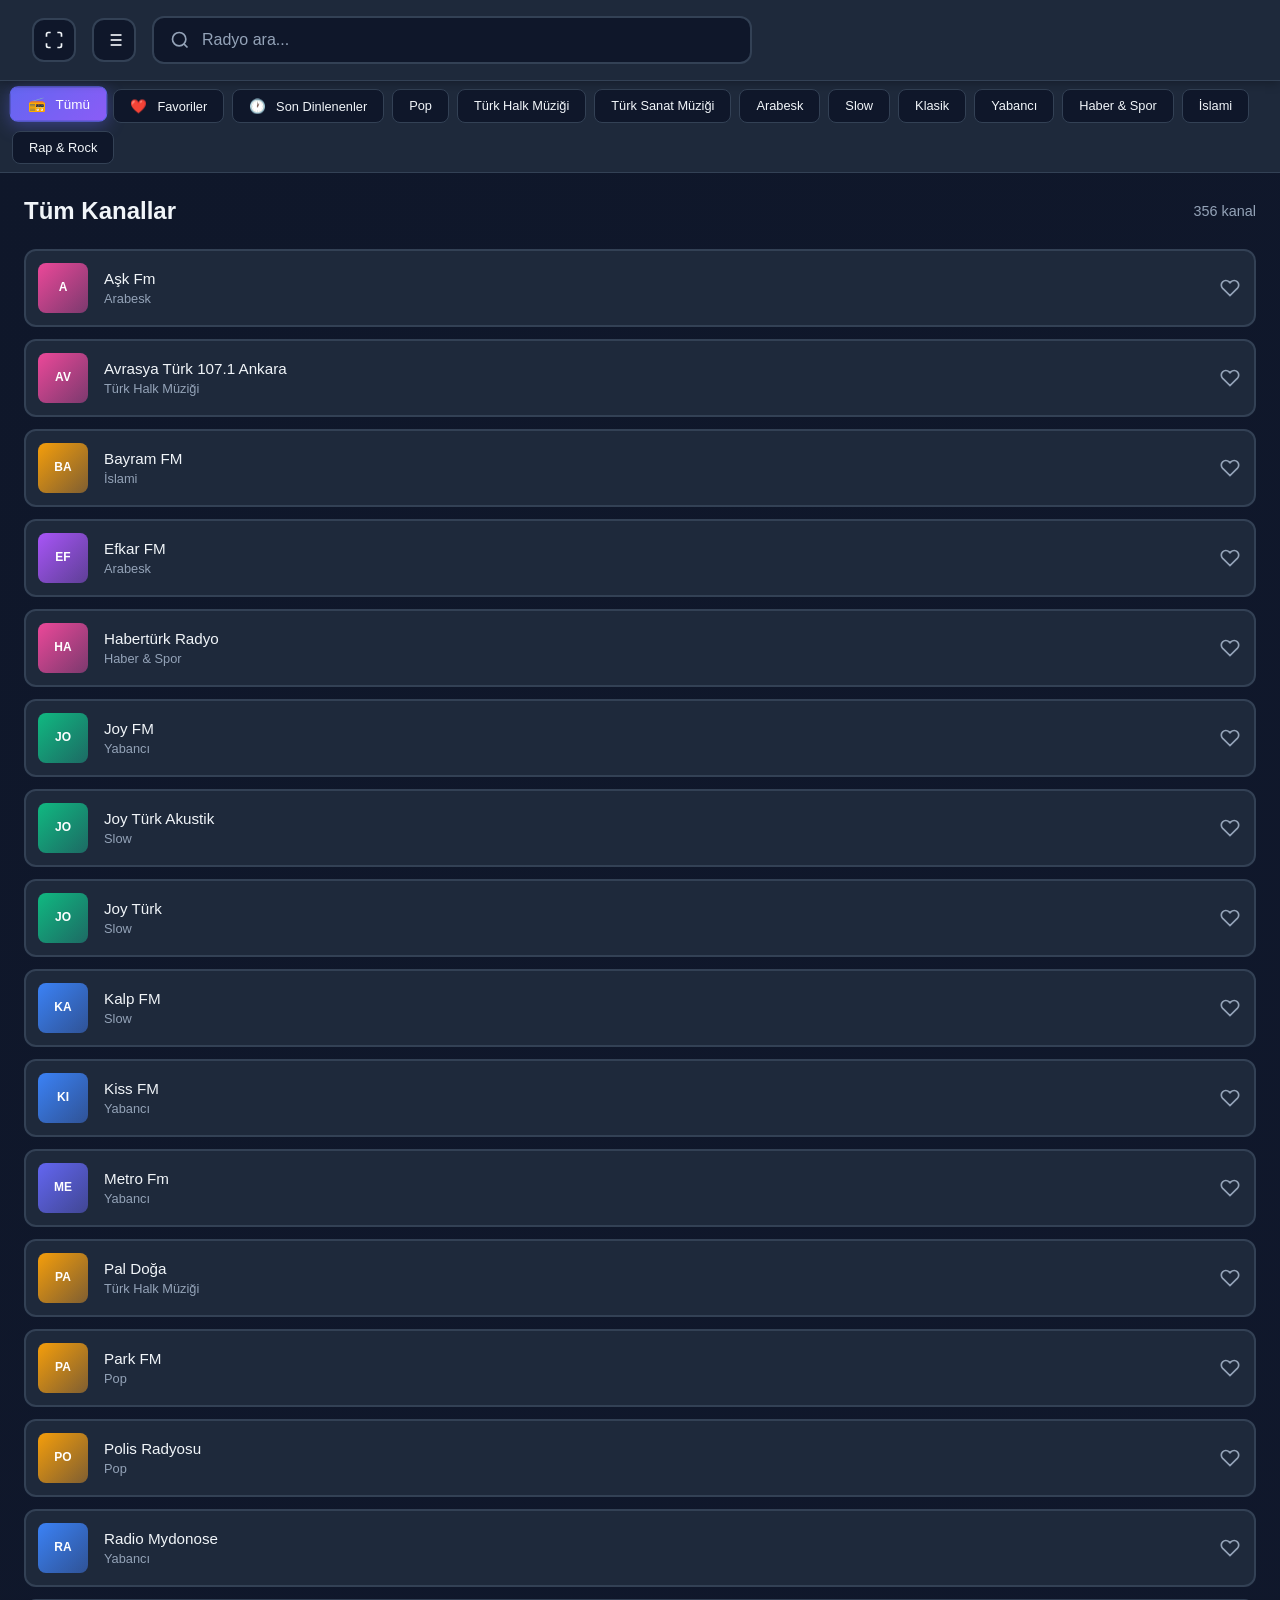
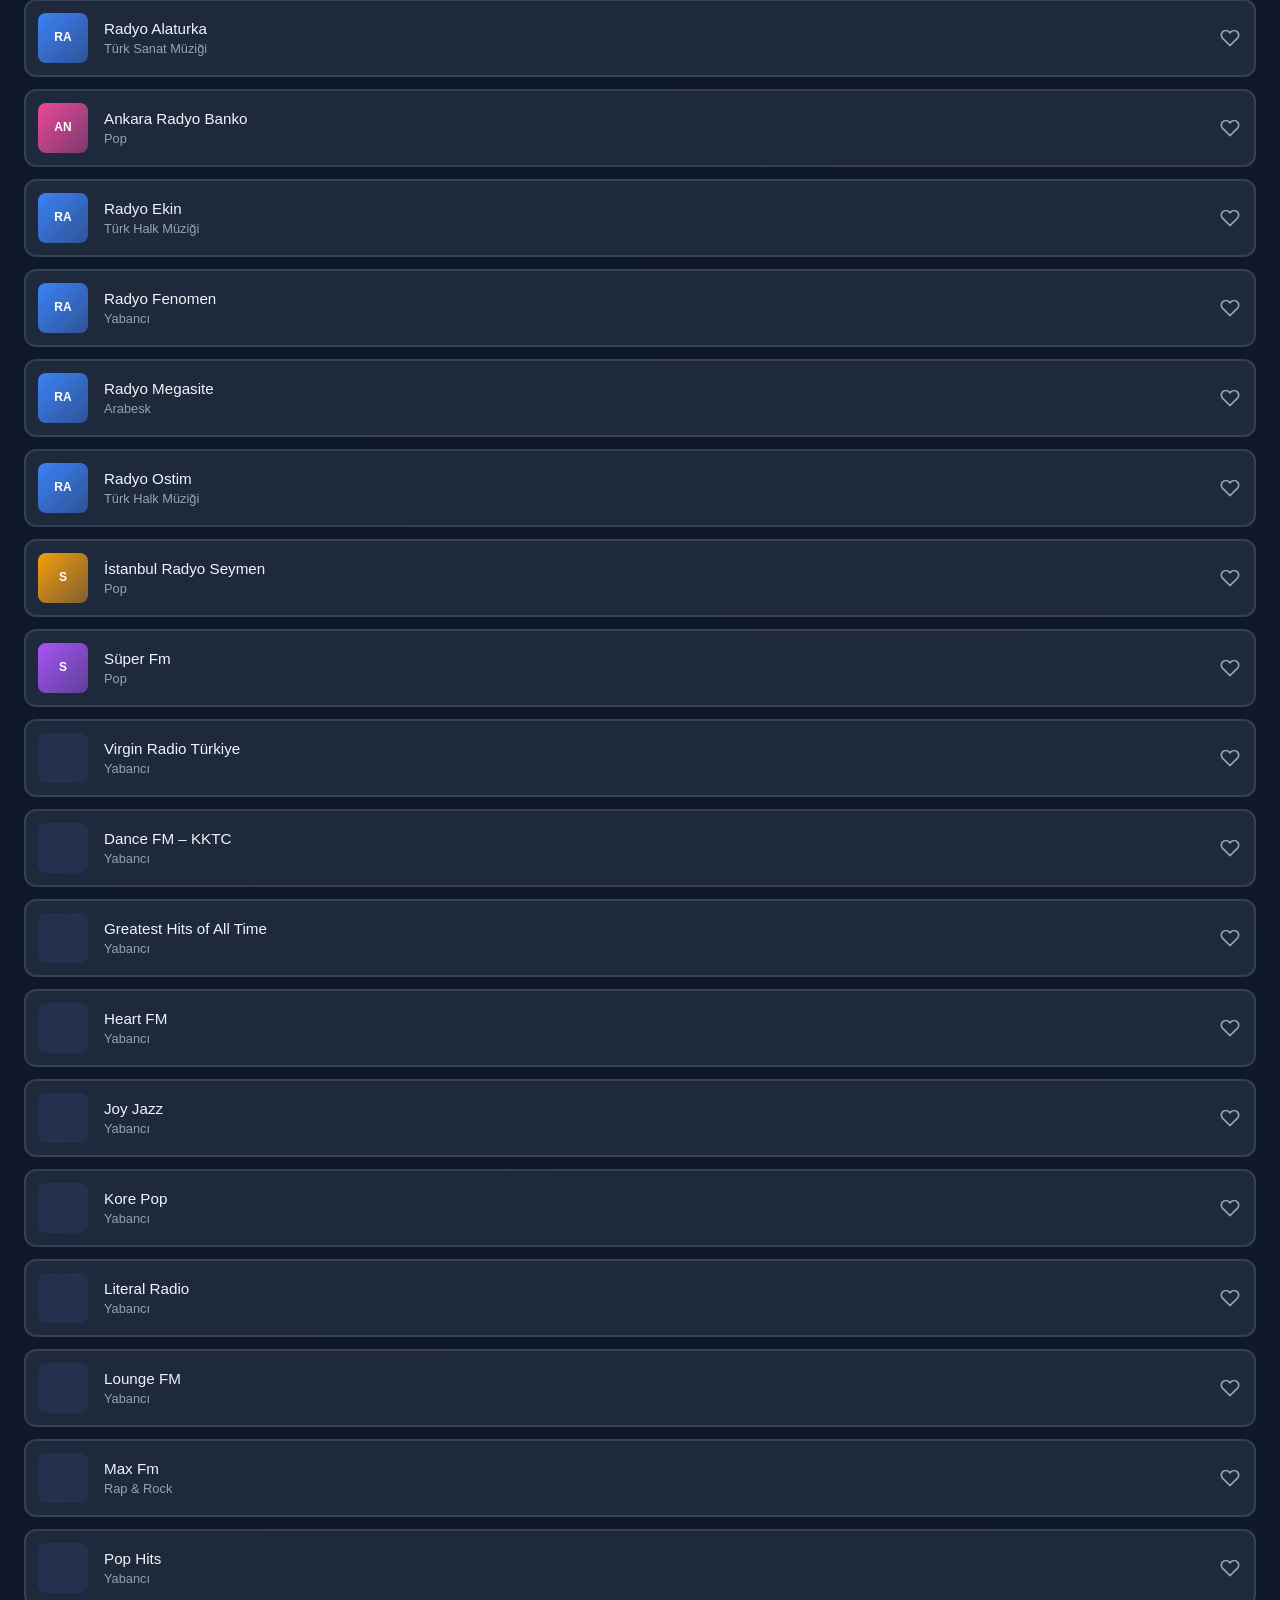
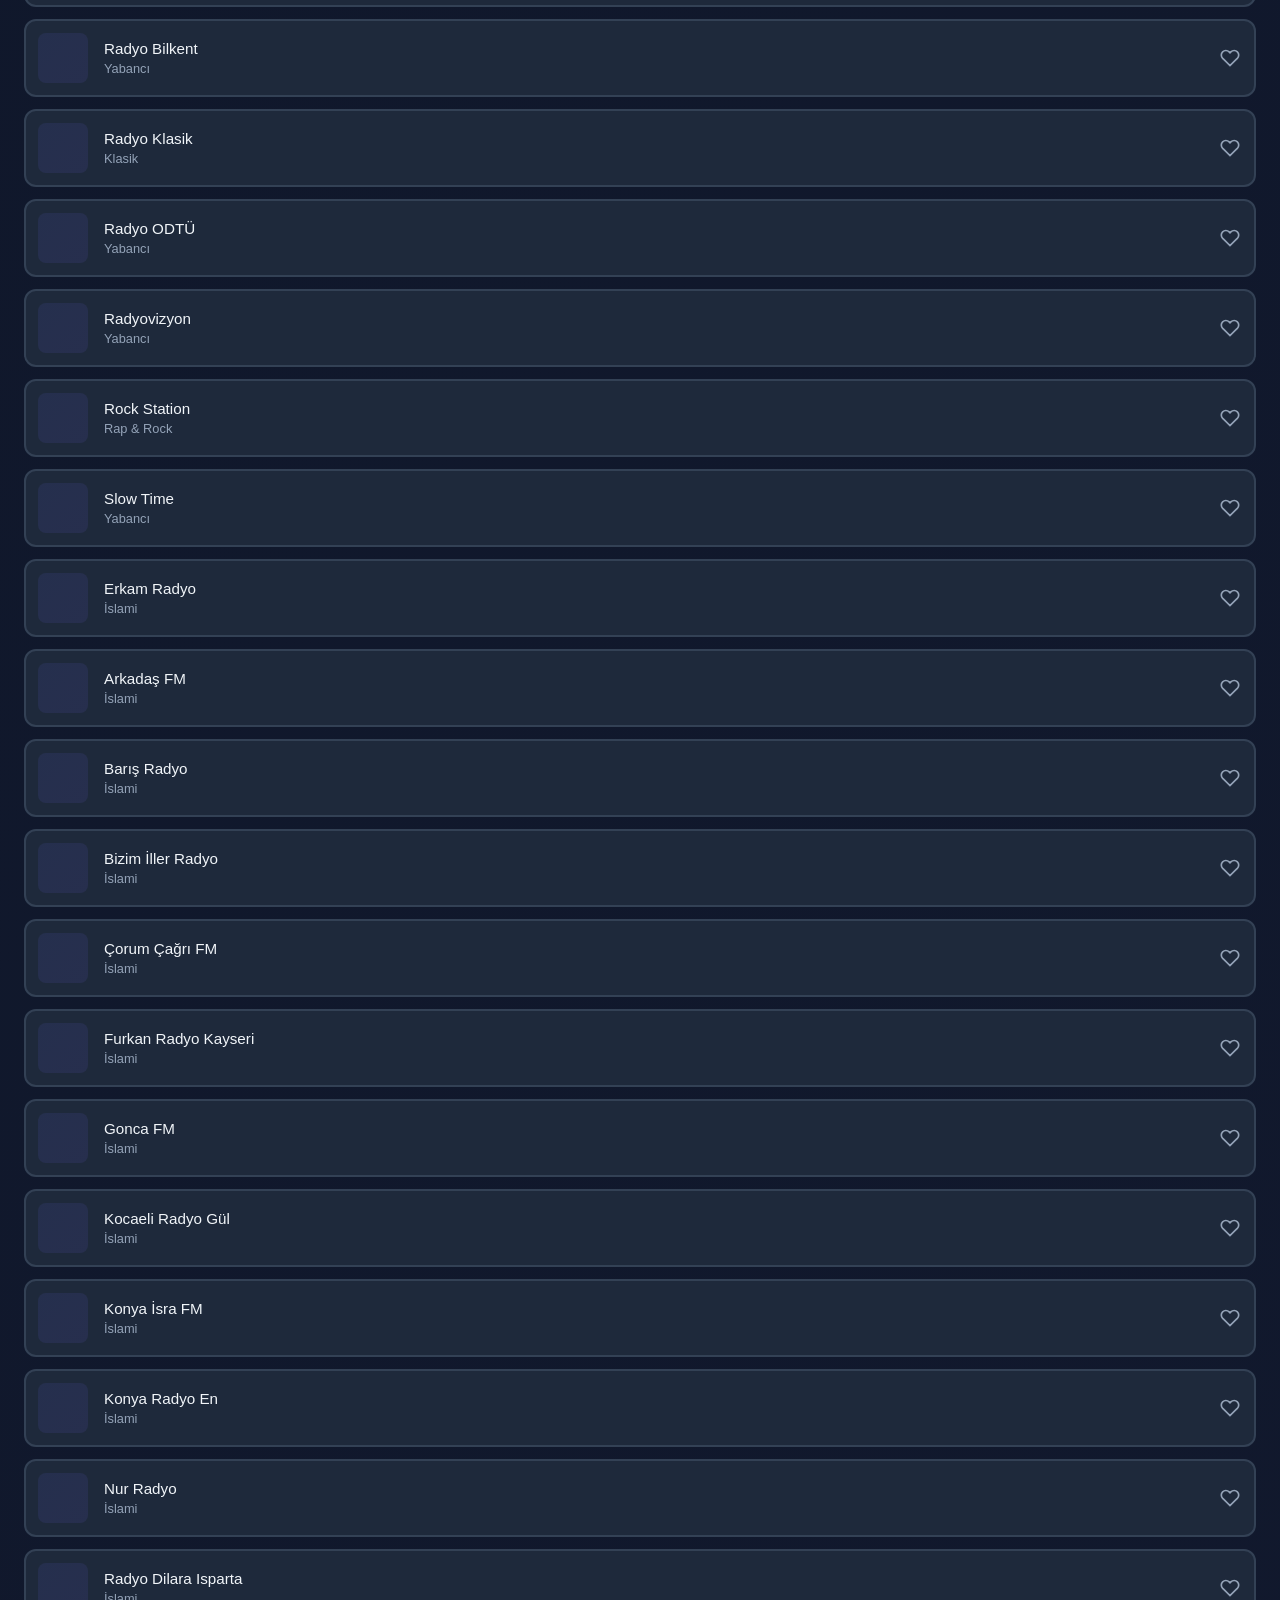
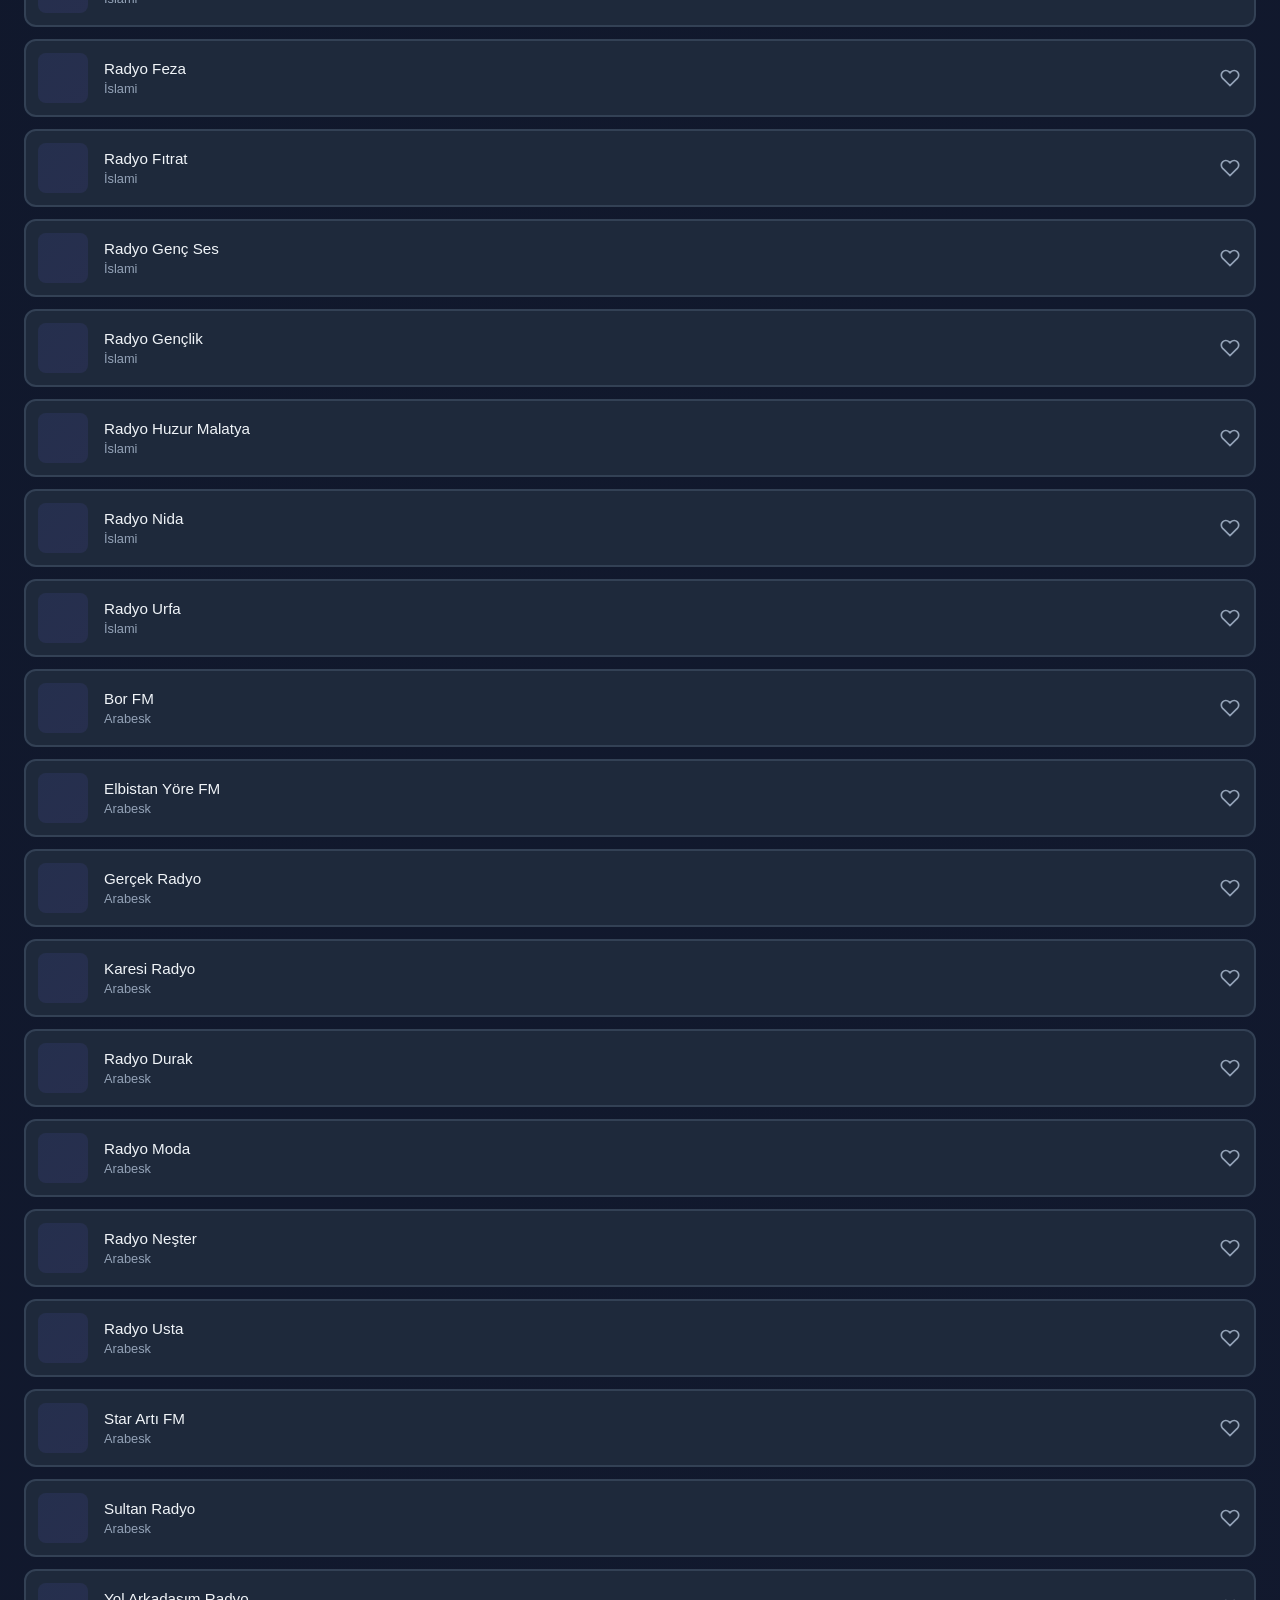
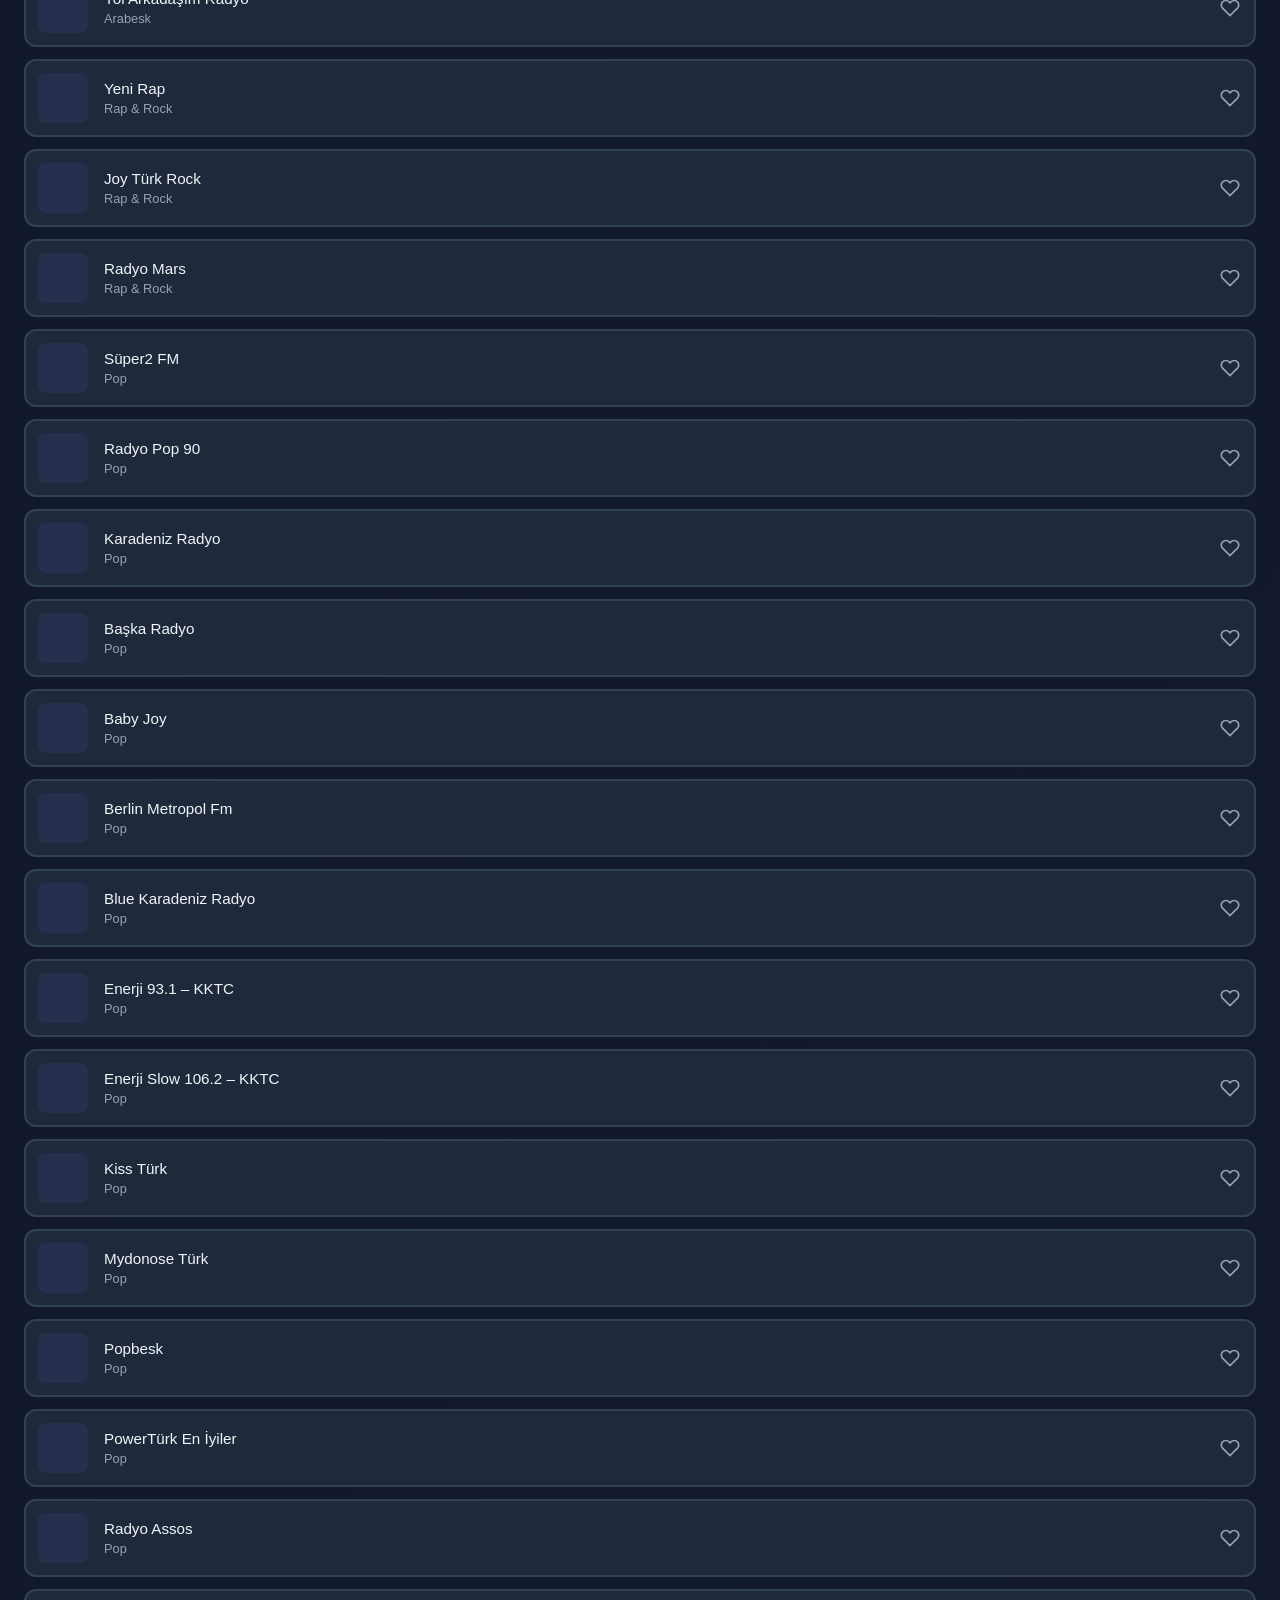
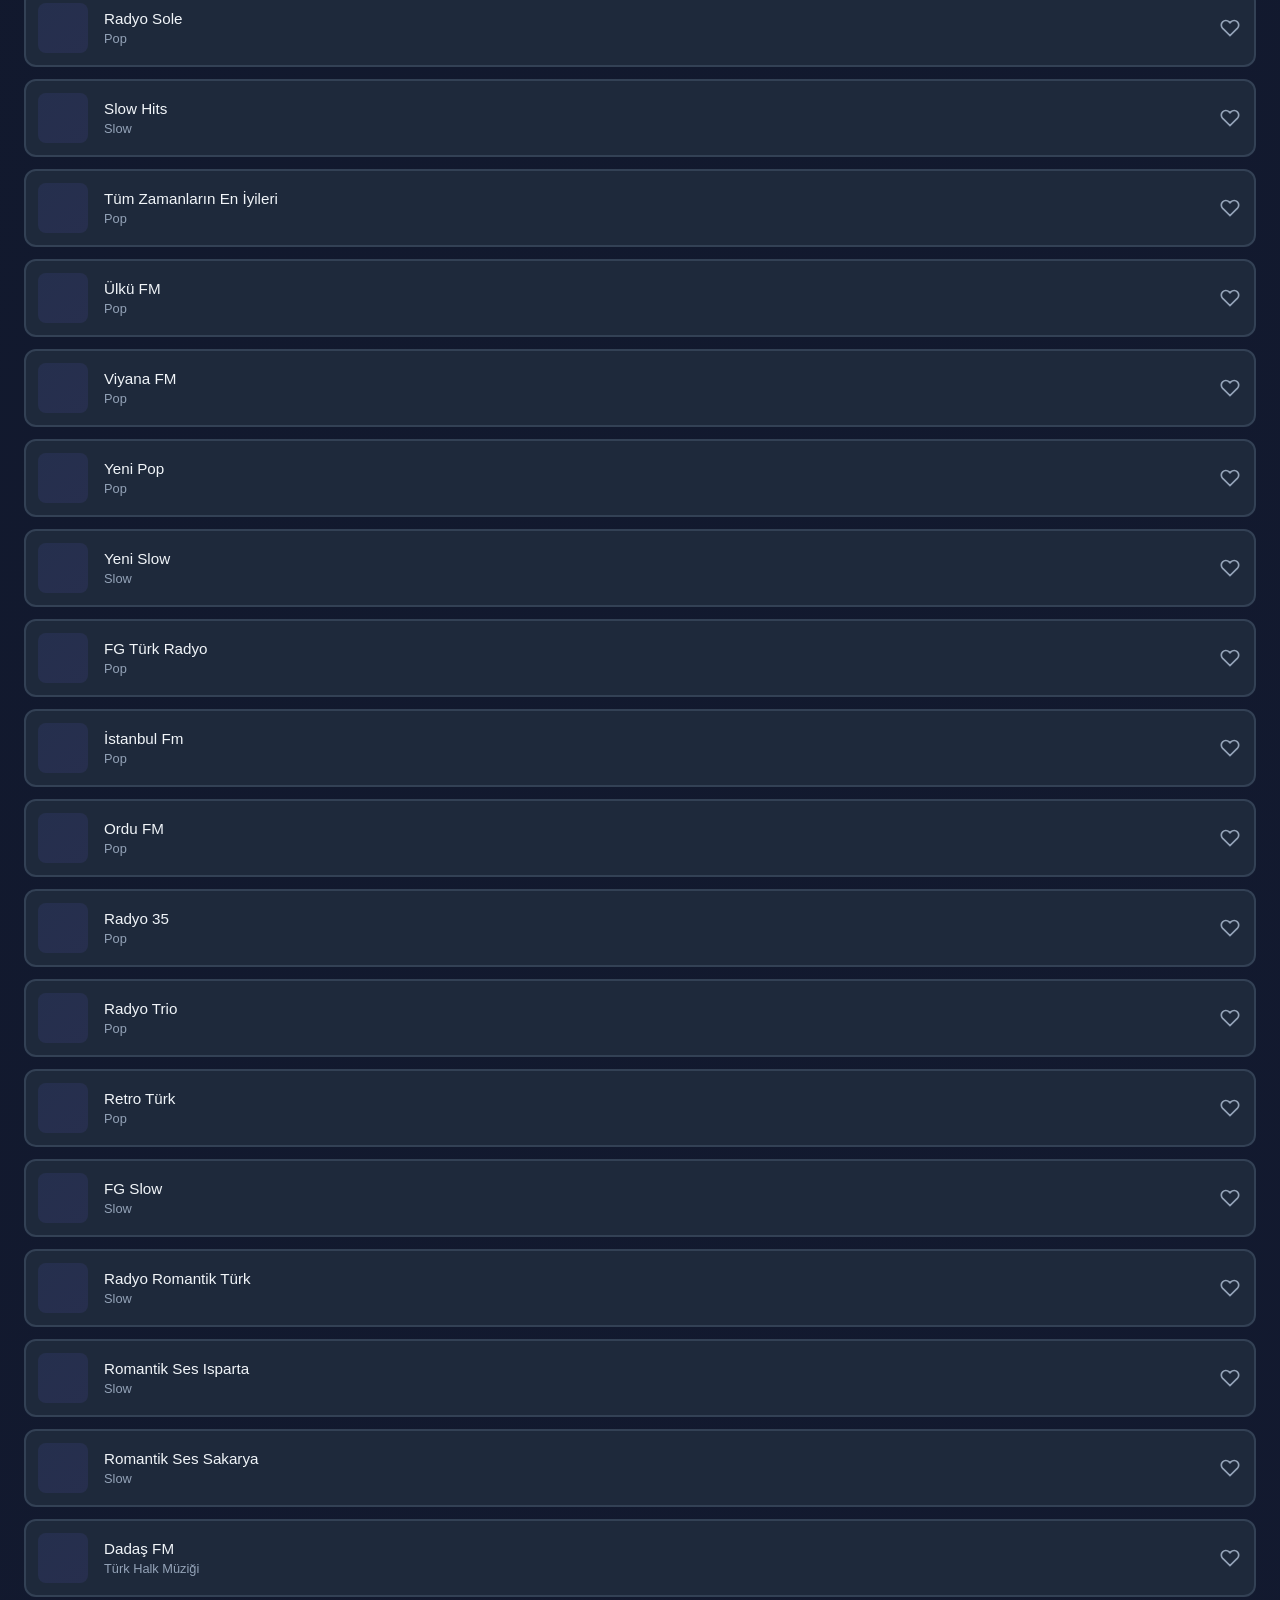
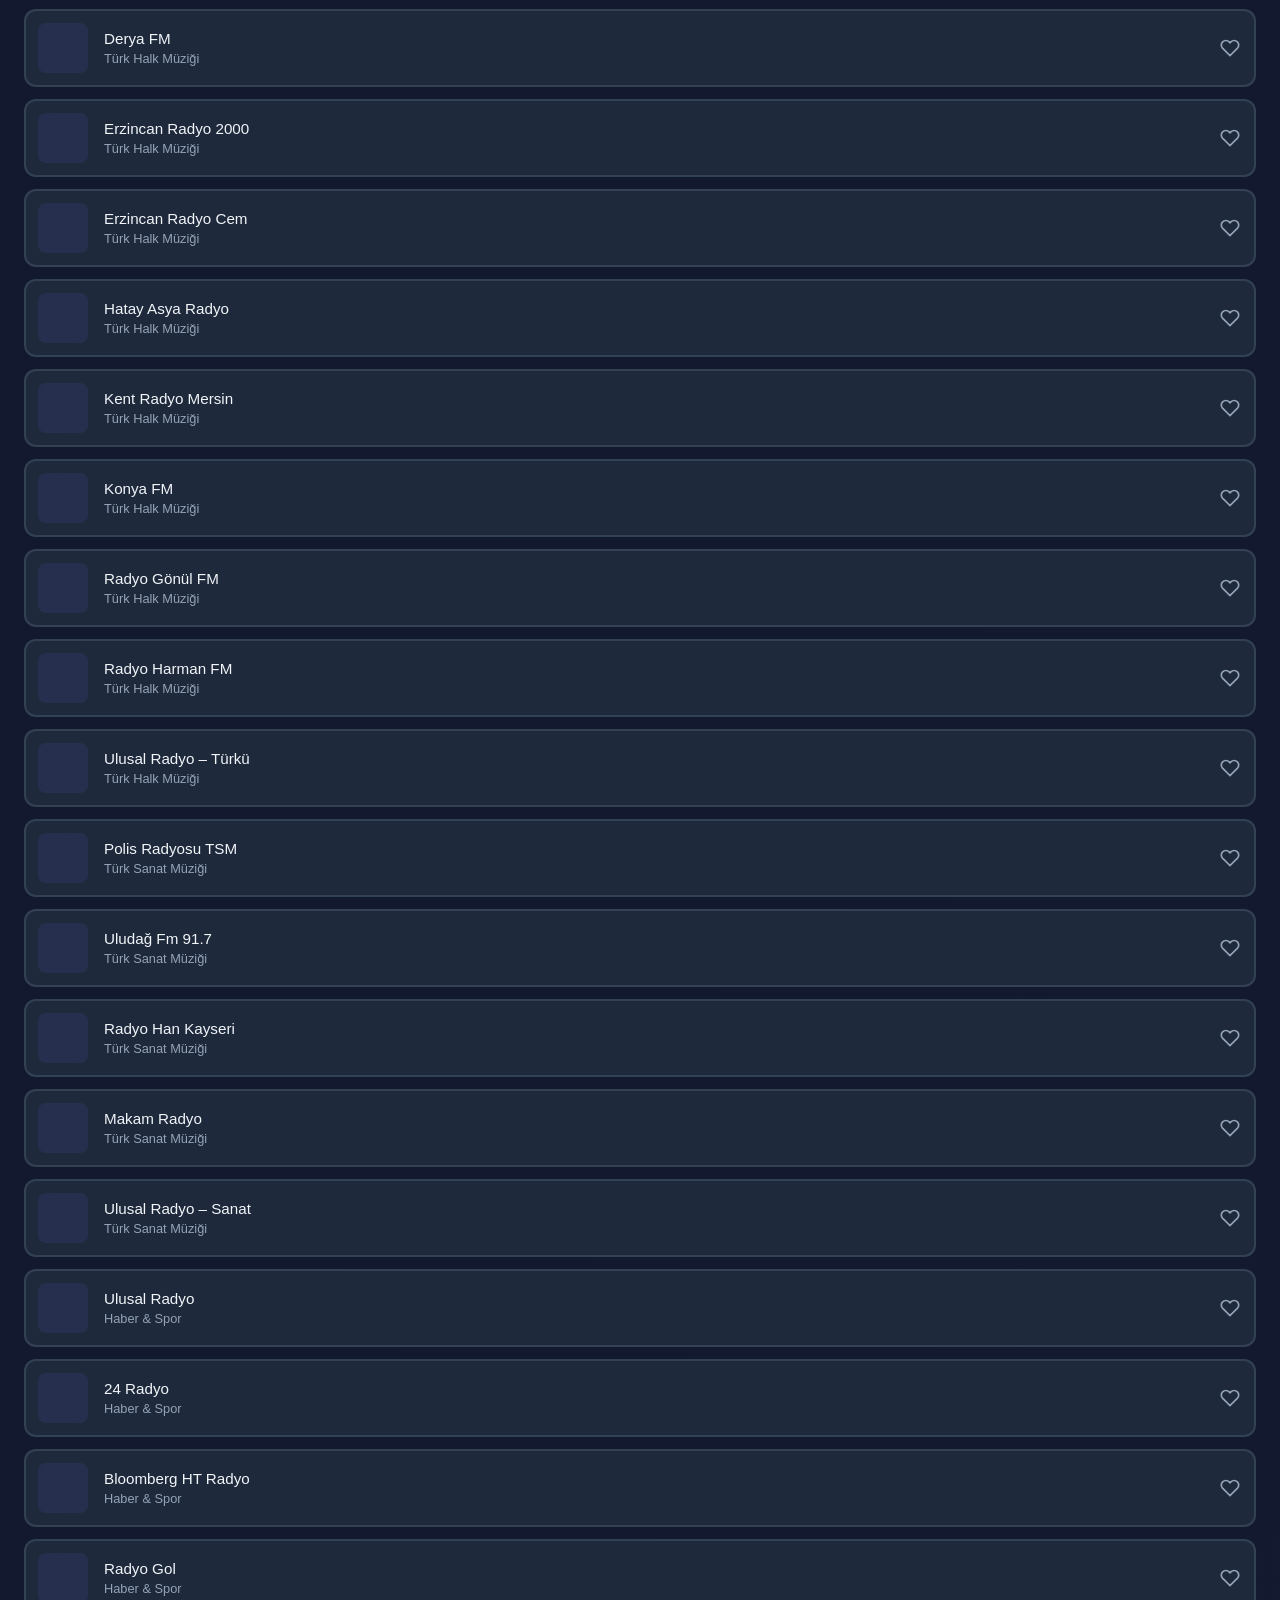
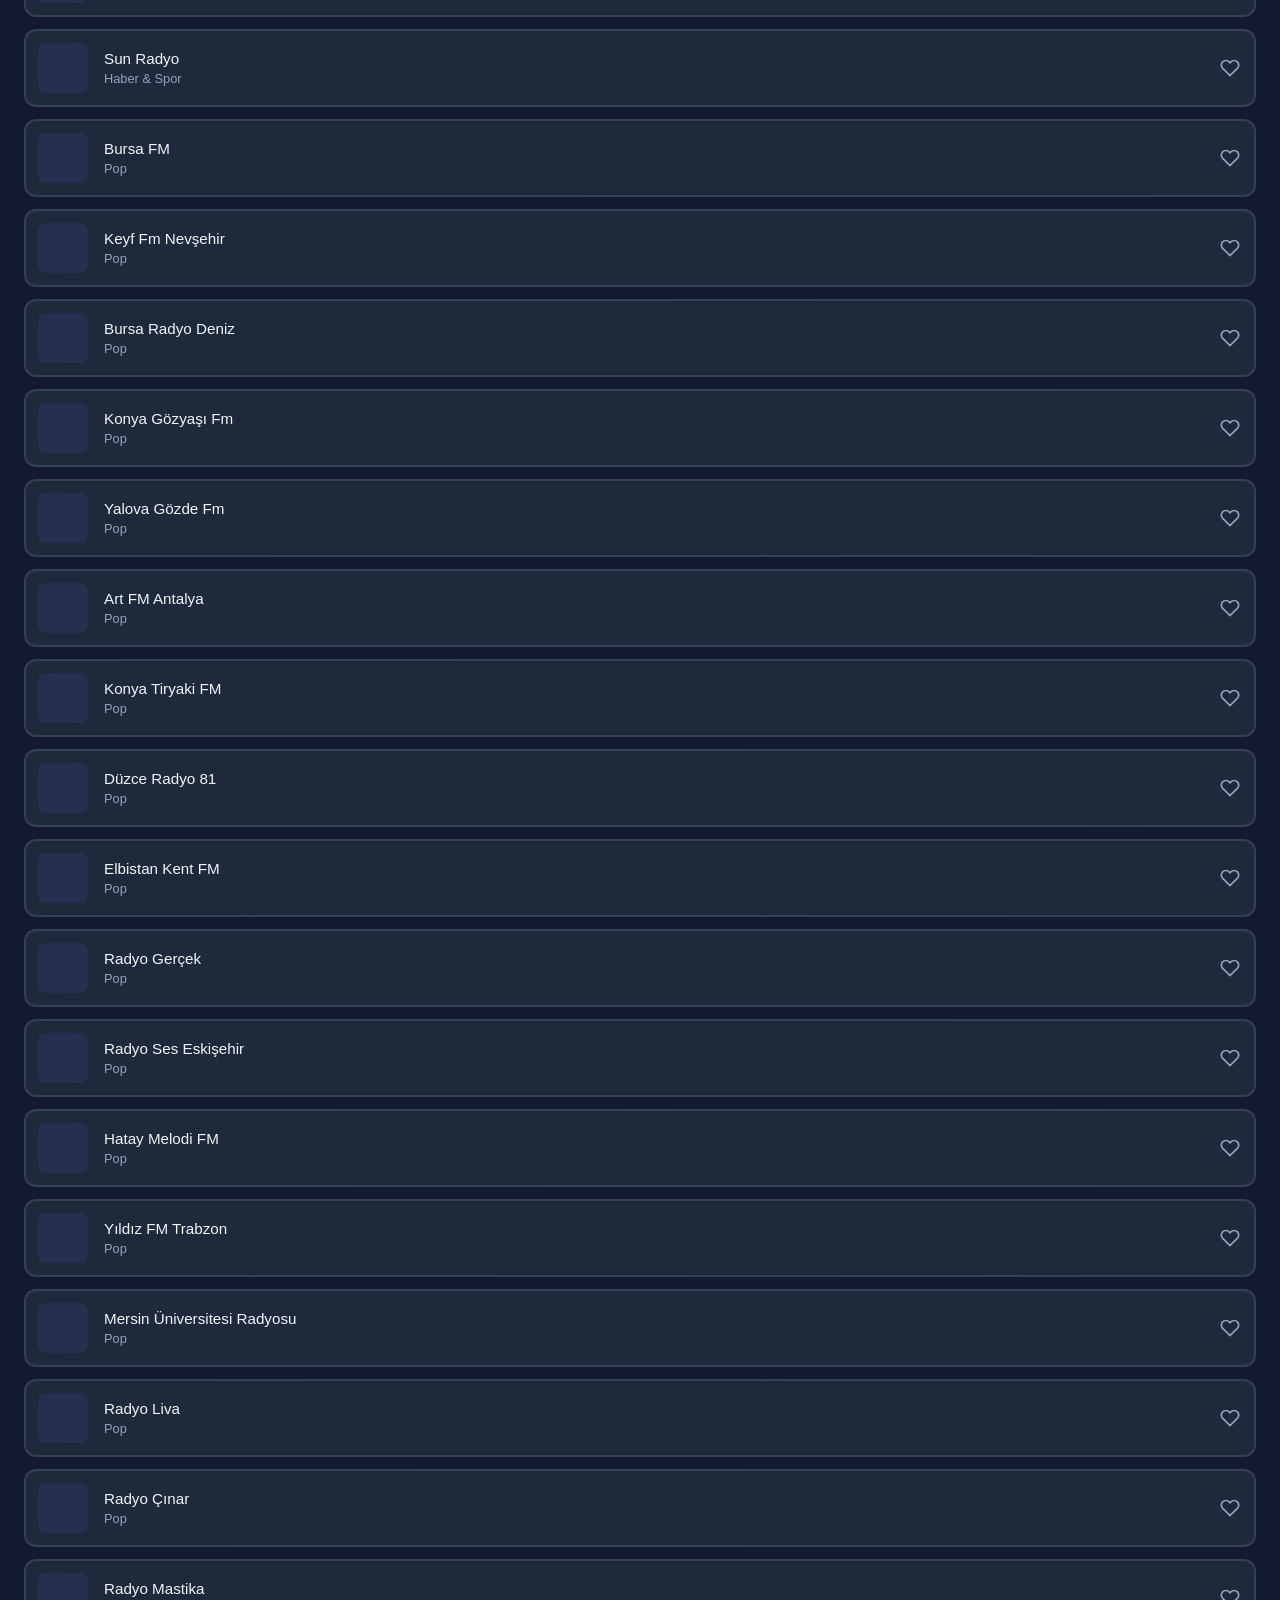
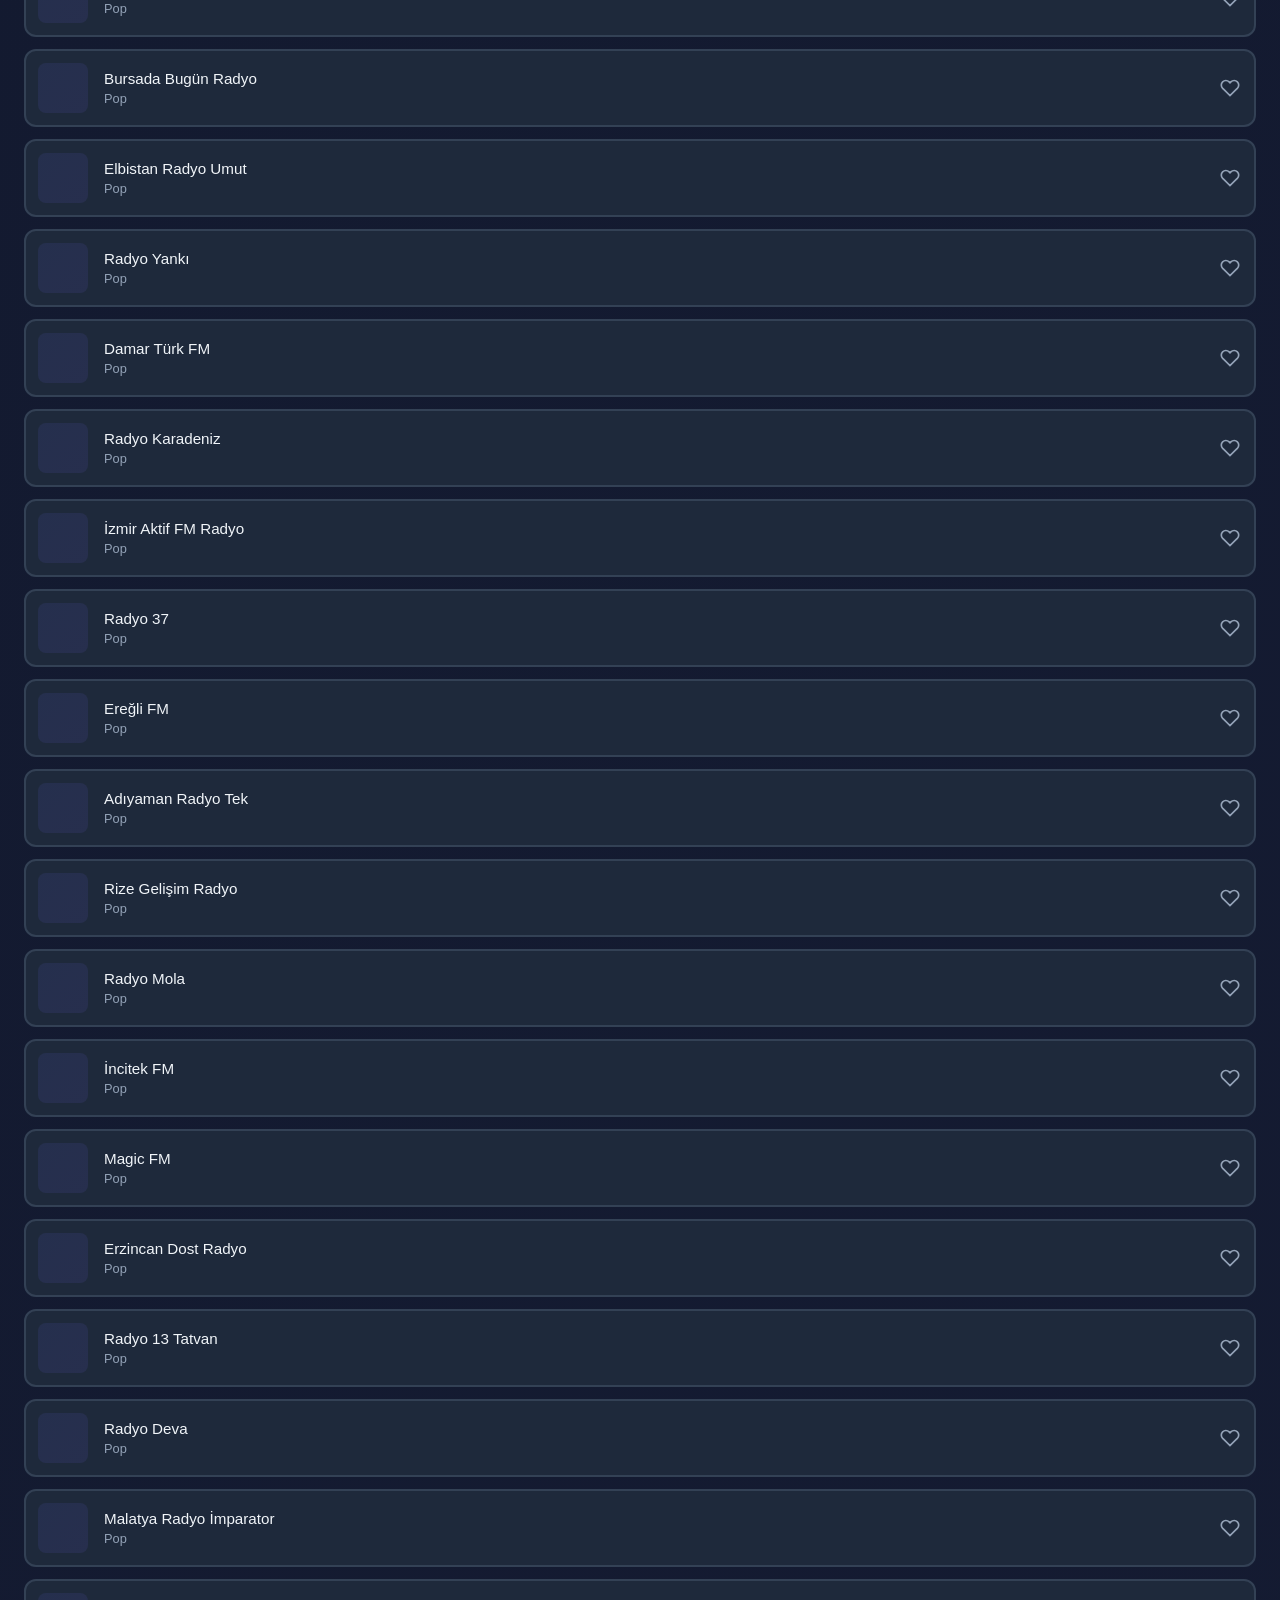
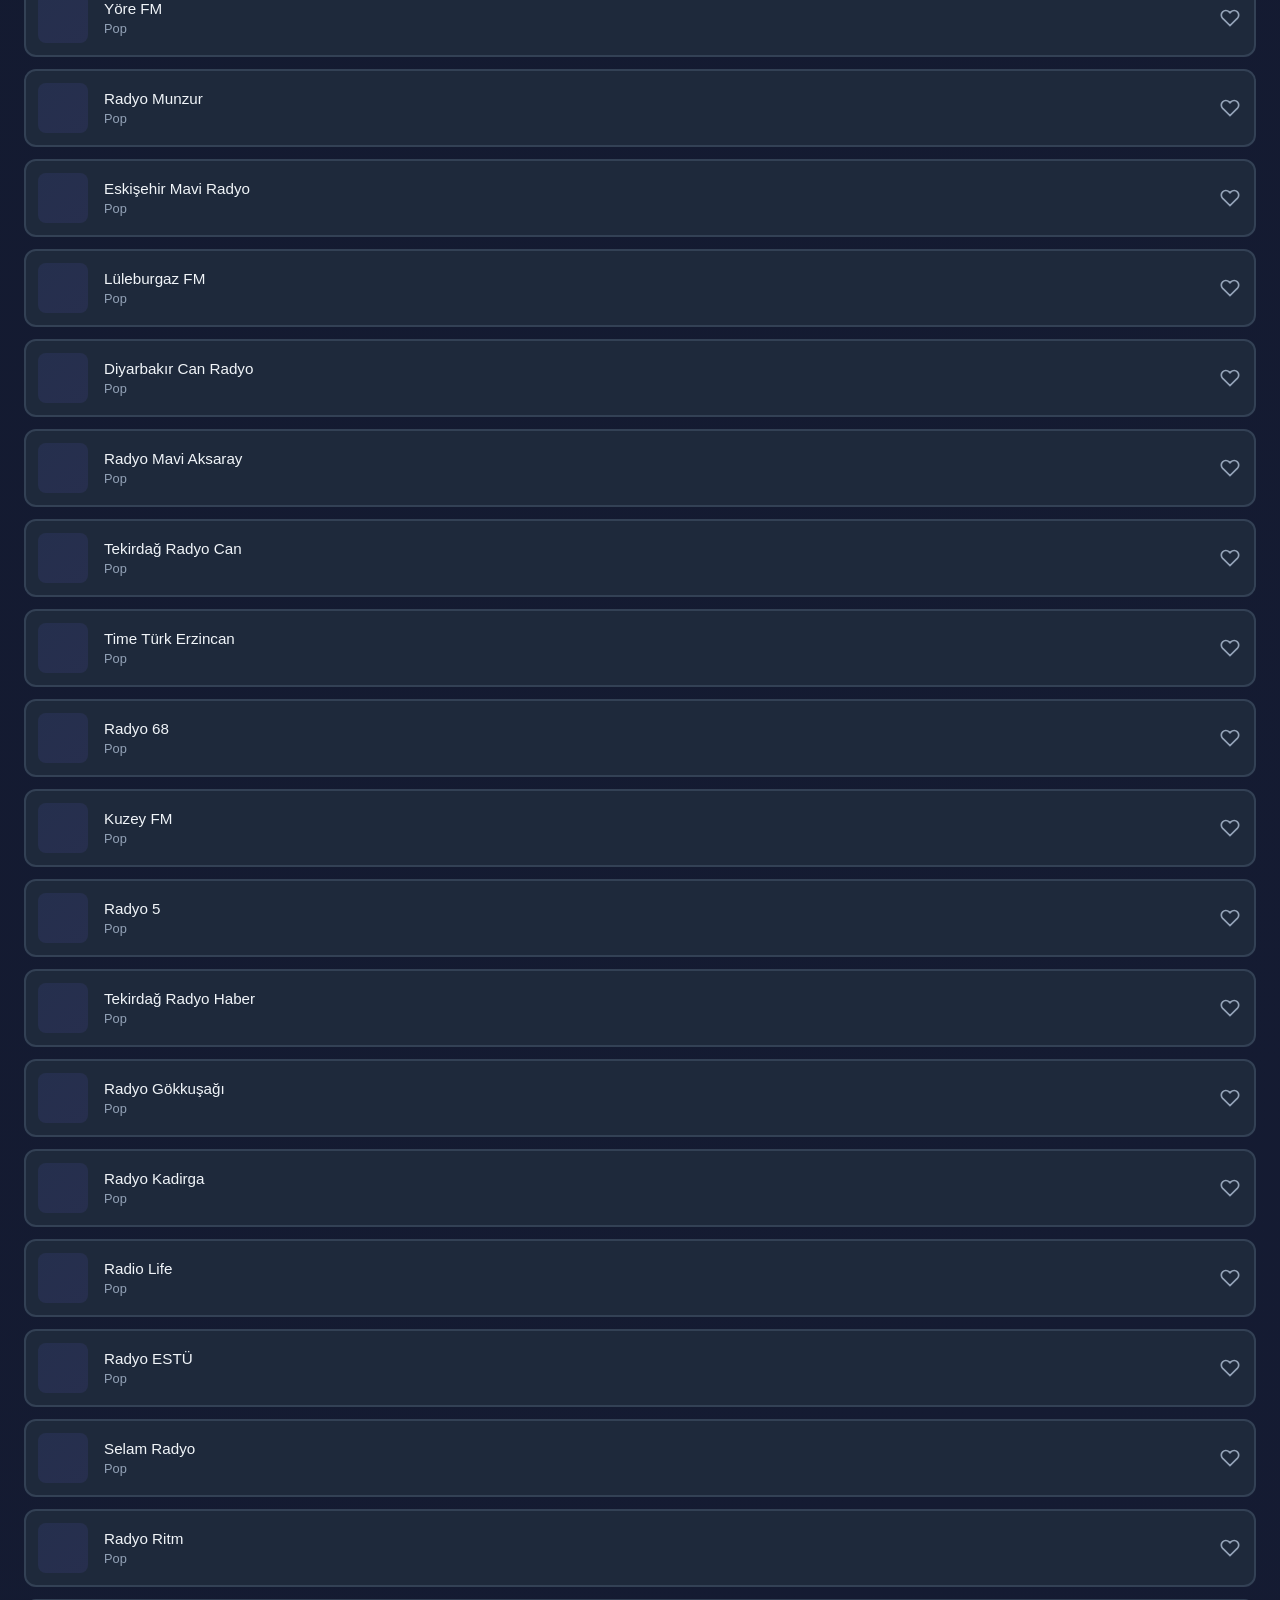
==== commit 98d6049a: "Add files via upload" ====
--- a/index.html
+++ b/index.html
@@ -22,17 +22,12 @@
     <div class="app-container" id="appContainer">
         <!-- Search Bar -->
         <div class="search-bar">
-            <button class="zoom-toggle-btn" id="zoomToggleBtn" title="Yakınlaştır">
-                <svg class="zoom-in-icon" width="20" height="20" viewBox="0 0 24 24" fill="none" stroke="currentColor" stroke-width="2">
-                    <circle cx="11" cy="11" r="8"></circle>
-                    <path d="m21 21-4.35-4.35"></path>
-                    <line x1="11" y1="8" x2="11" y2="14"></line>
-                    <line x1="8" y1="11" x2="14" y2="11"></line>
+            <button class="zoom-toggle-btn" id="zoomToggleBtn" title="Tam ekran">
+                <svg class="fullscreen-icon" width="20" height="20" viewBox="0 0 24 24" fill="none" stroke="currentColor" stroke-width="2">
+                    <path d="M8 3H5a2 2 0 0 0-2 2v3m18 0V5a2 2 0 0 0-2-2h-3m0 18h3a2 2 0 0 0 2-2v-3M3 16v3a2 2 0 0 0 2 2h3"></path>
                 </svg>
-                <svg class="zoom-out-icon" width="20" height="20" viewBox="0 0 24 24" fill="none" stroke="currentColor" stroke-width="2" style="display: none;">
-                    <circle cx="11" cy="11" r="8"></circle>
-                    <path d="m21 21-4.35-4.35"></path>
-                    <line x1="8" y1="11" x2="14" y2="11"></line>
+                <svg class="fullscreen-exit-icon" width="20" height="20" viewBox="0 0 24 24" fill="none" stroke="currentColor" stroke-width="2" style="display: none;">
+                    <path d="M8 3v3a2 2 0 0 1-2 2H3m18 0h-3a2 2 0 0 1-2-2V3m0 18v-3a2 2 0 0 1 2-2h3M3 16h3a2 2 0 0 1 2 2v3"></path>
                 </svg>
             </button>
             <button class="list-toggle-btn" id="listToggleBtn" title="Liste görünümü">
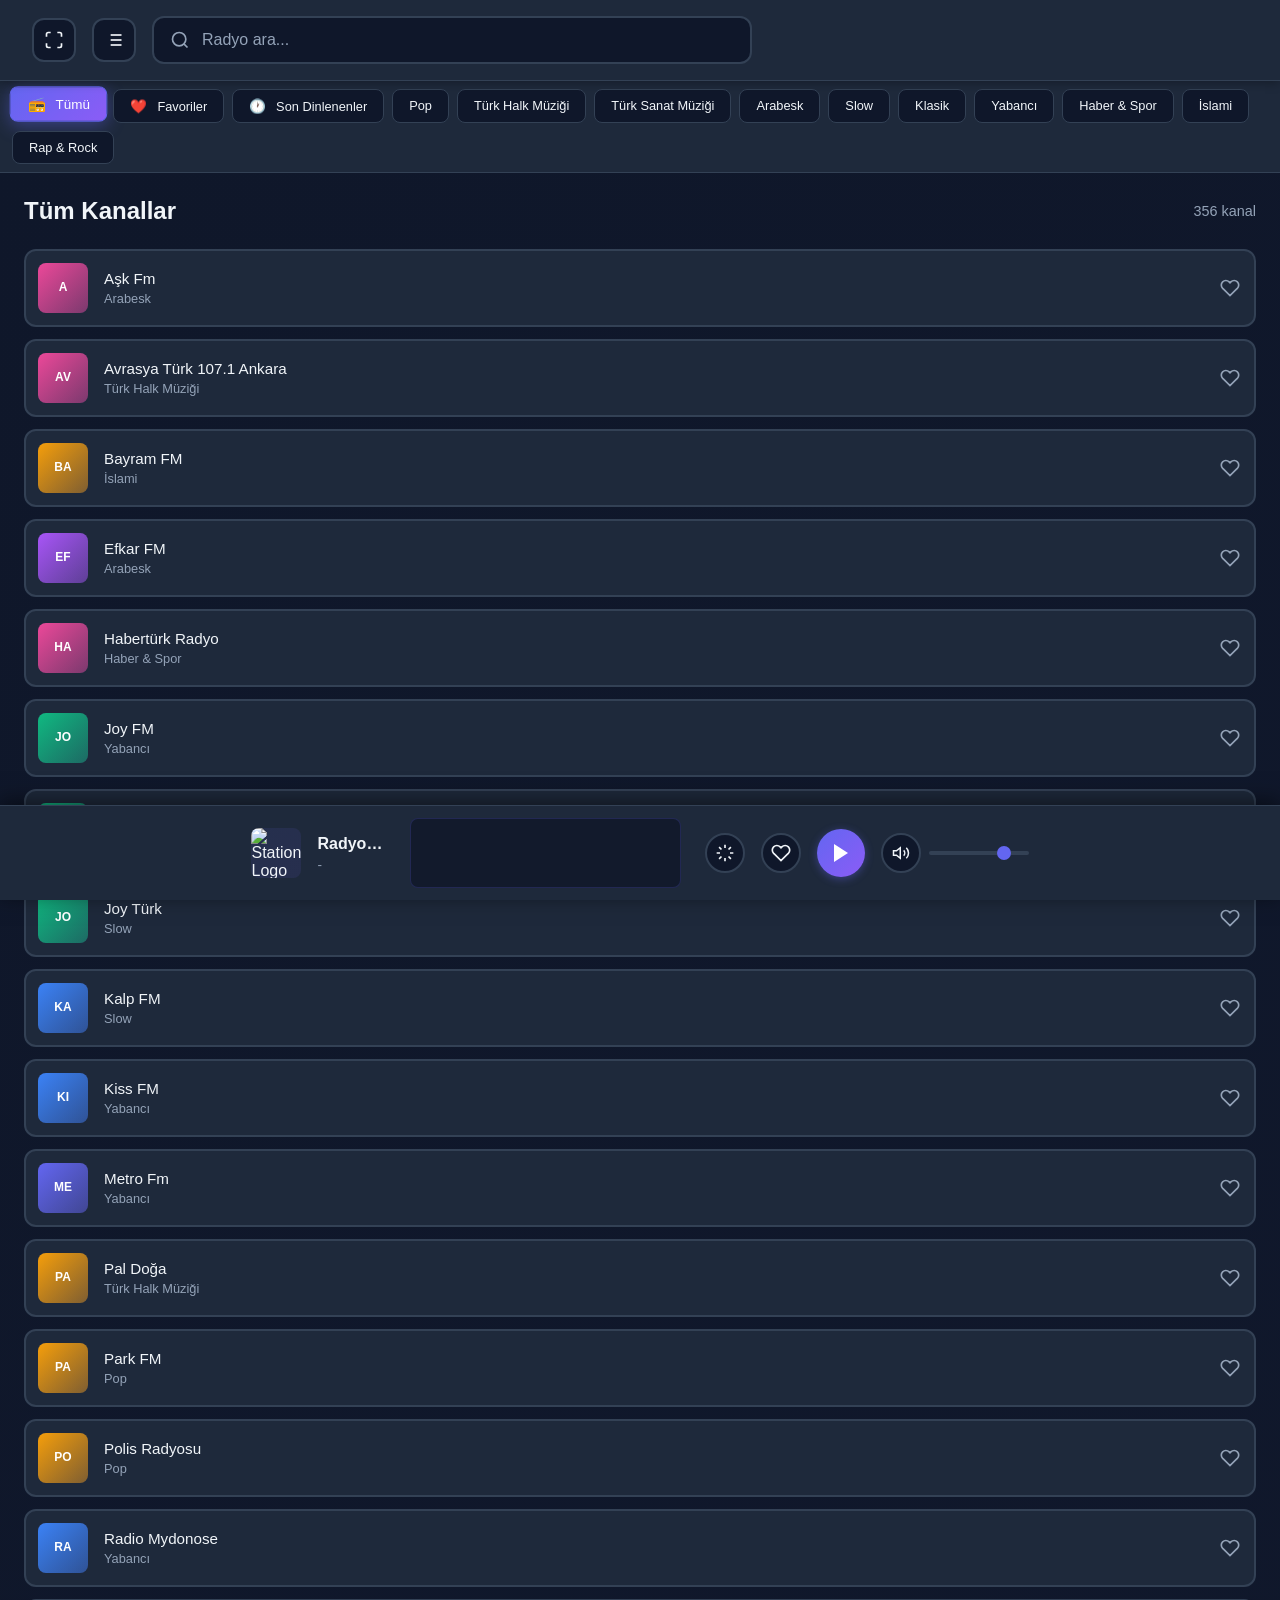
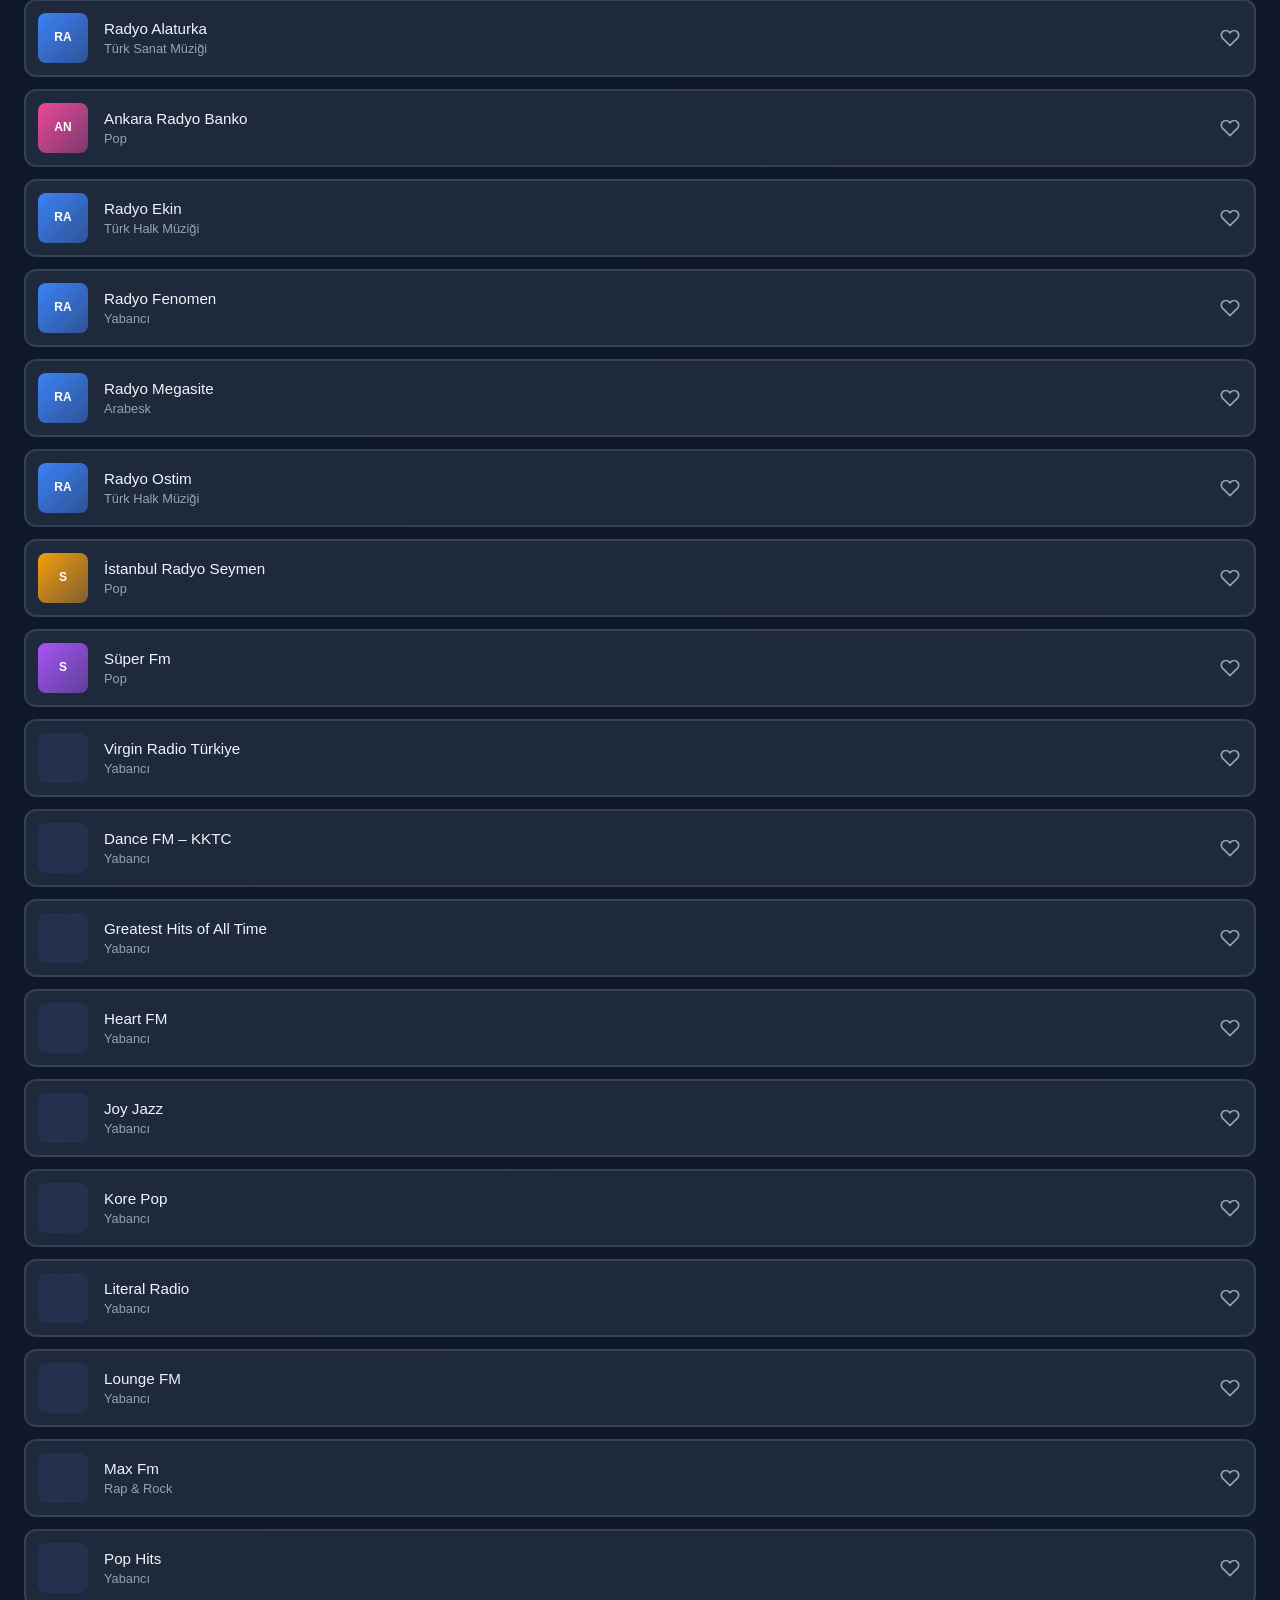
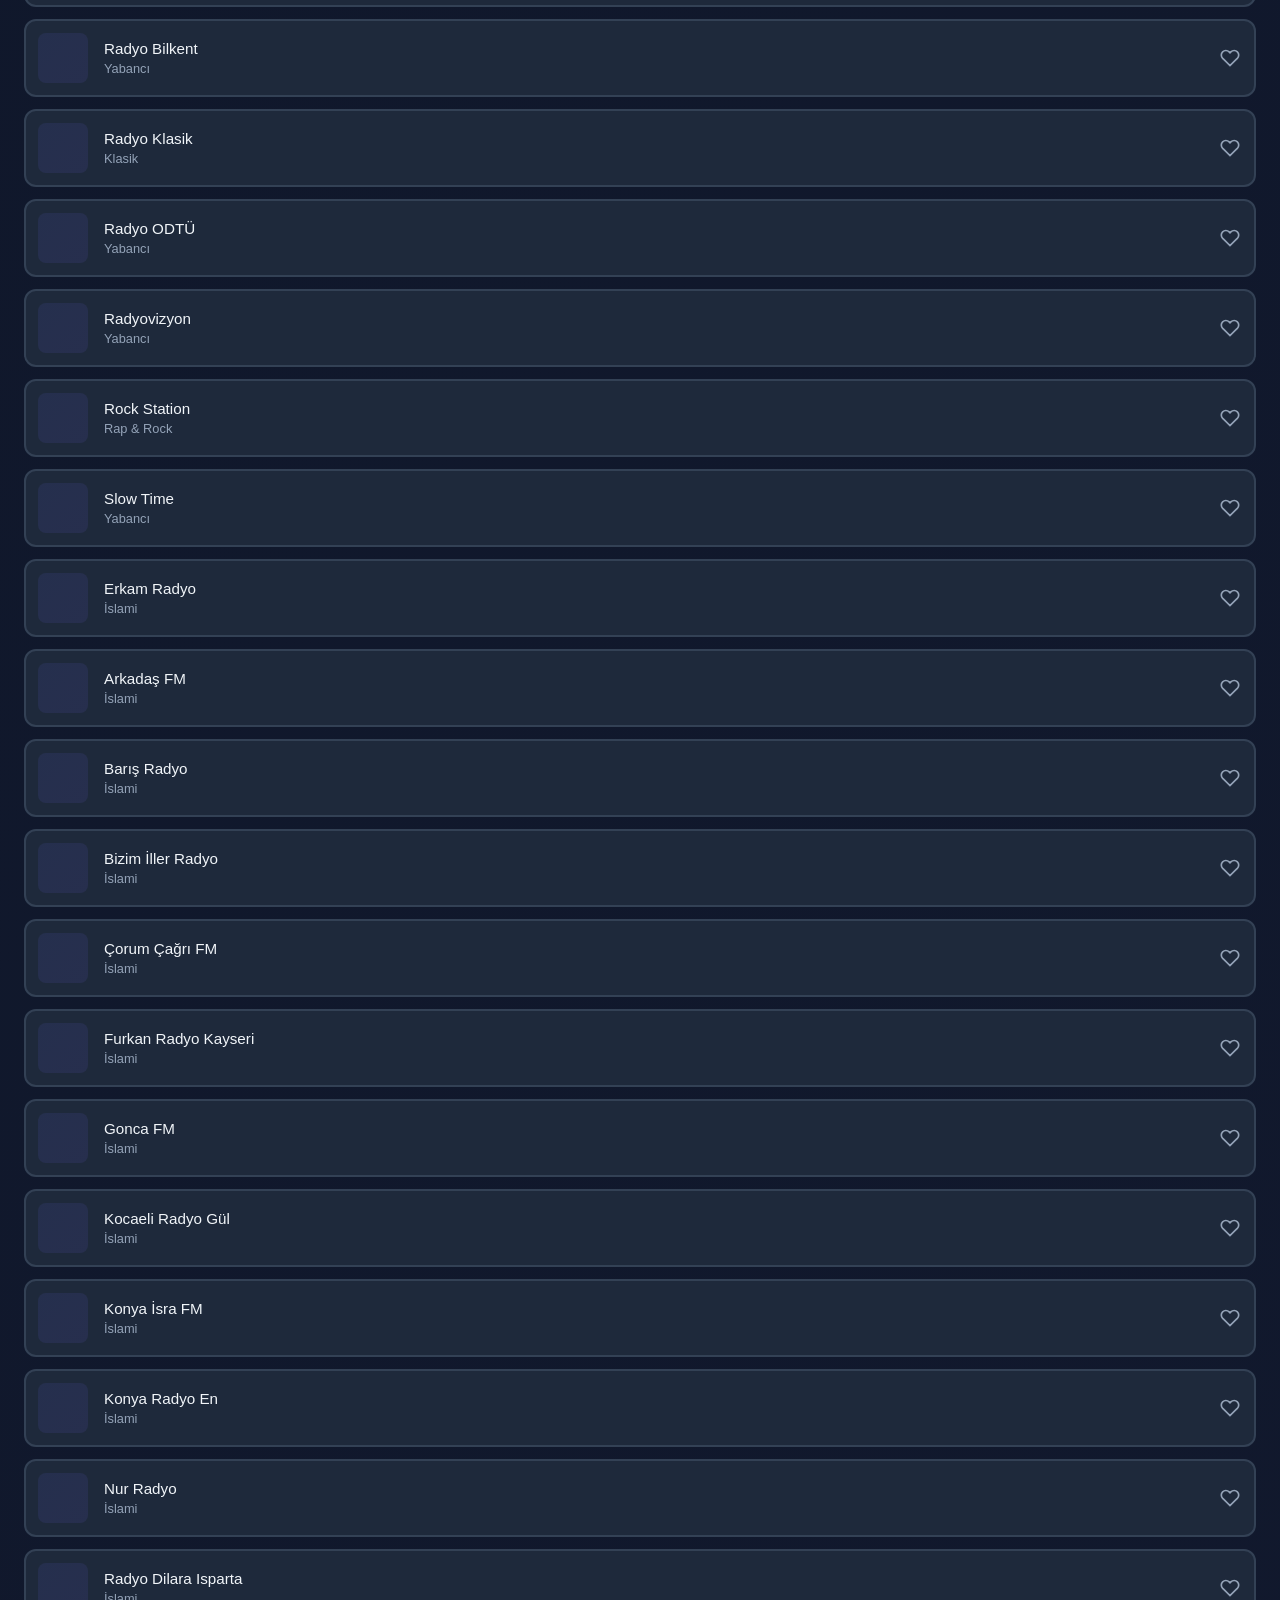
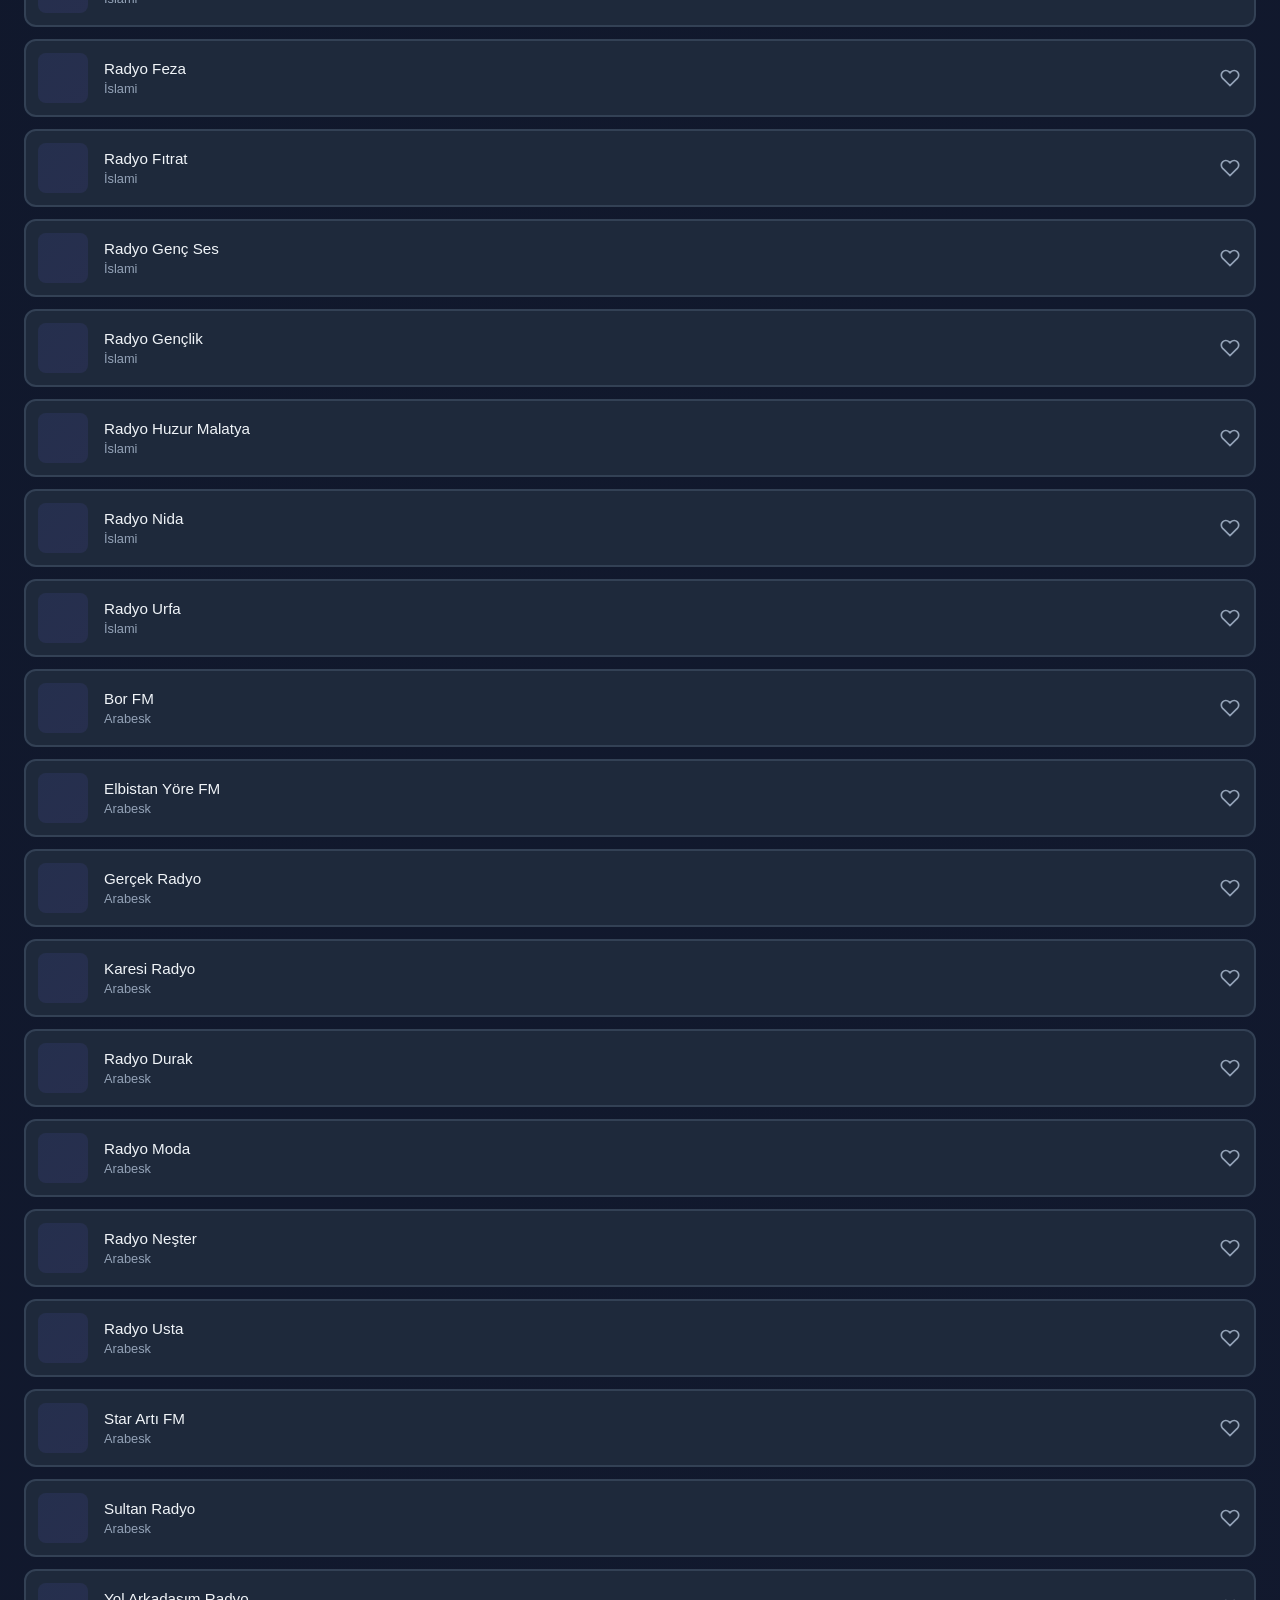
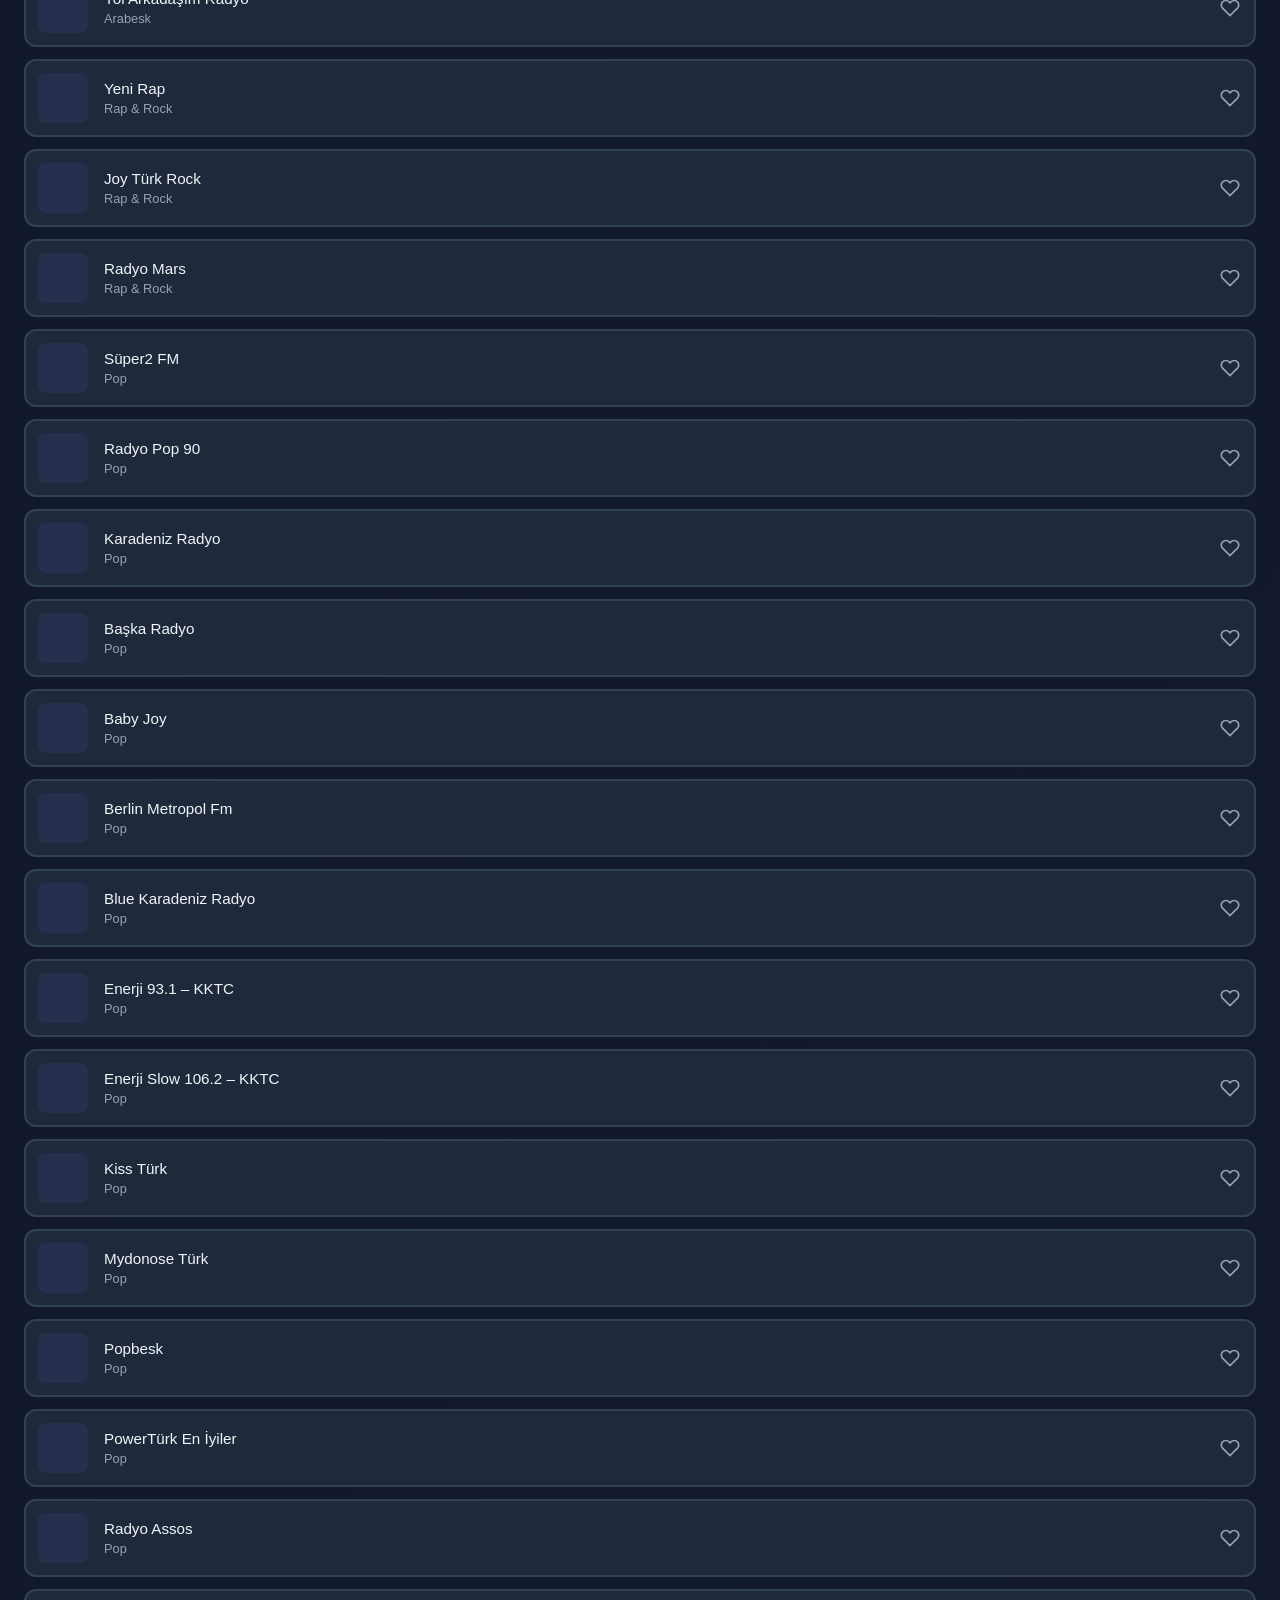
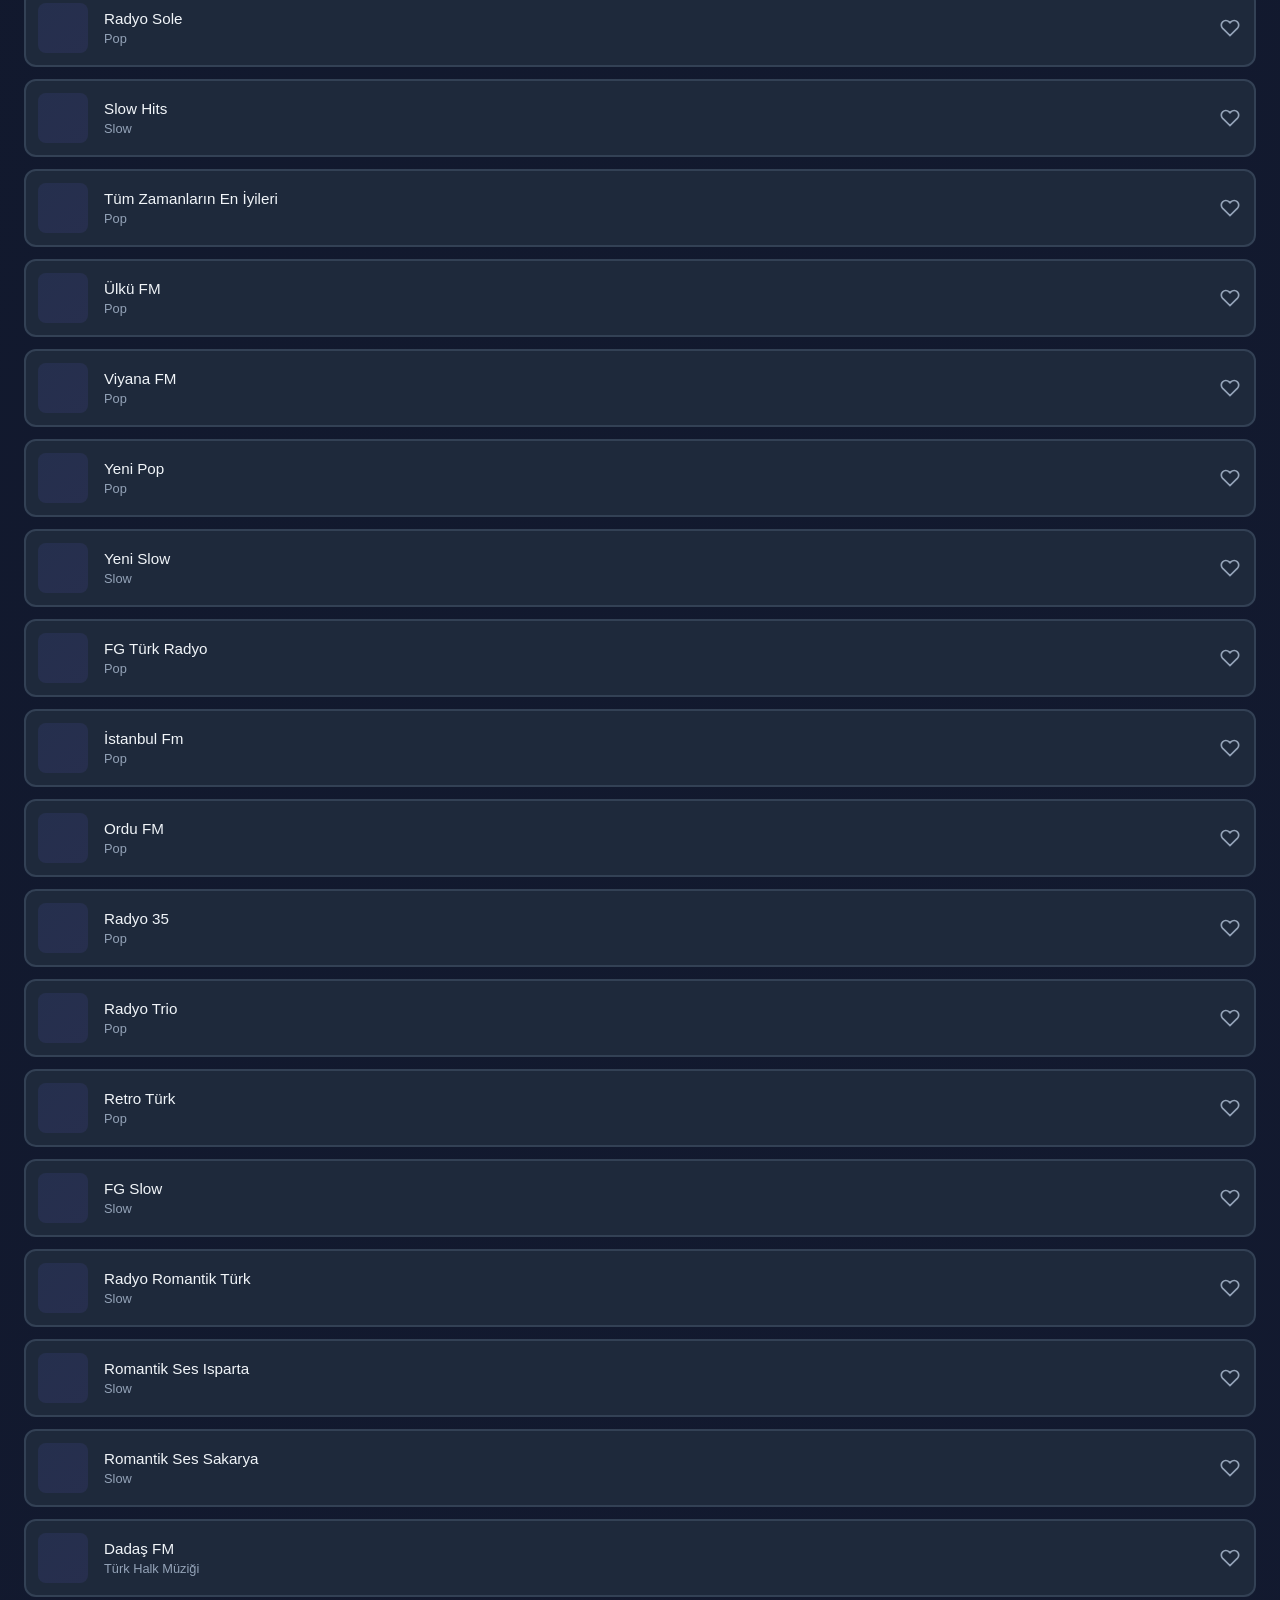
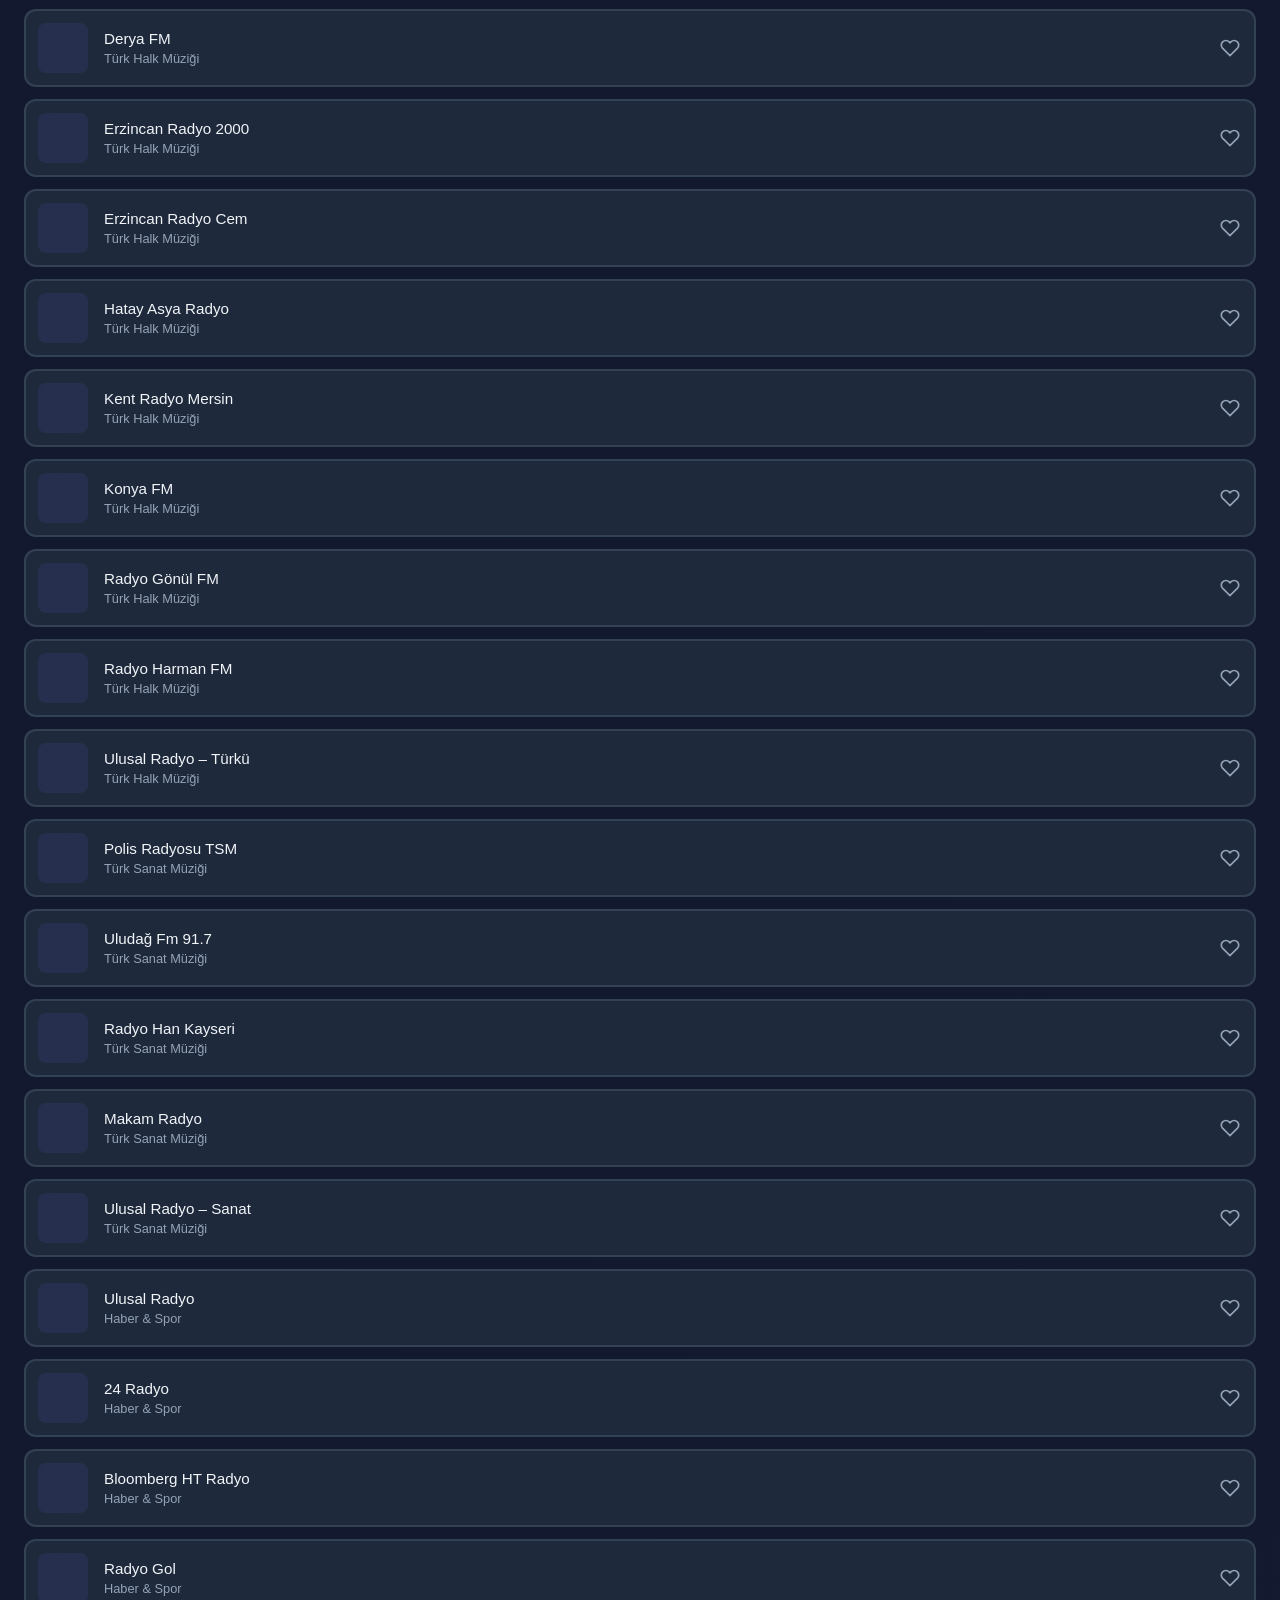
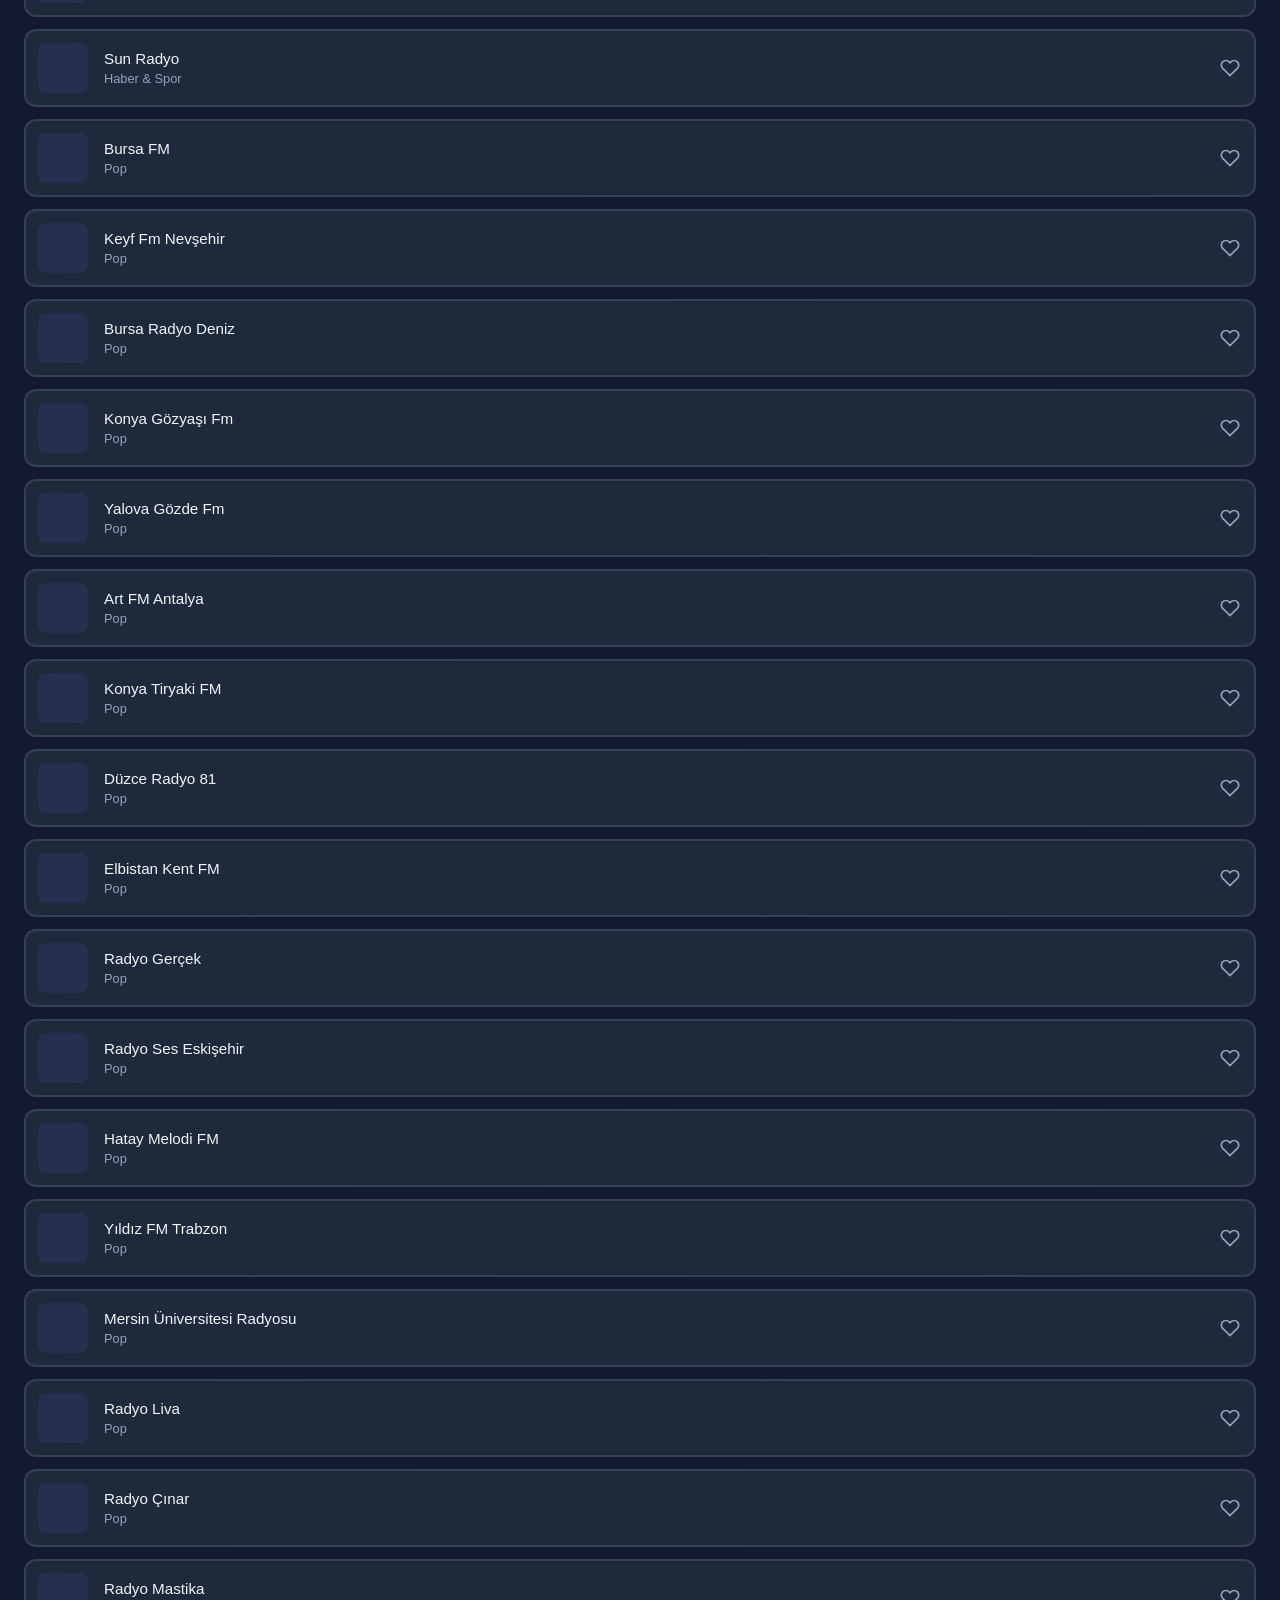
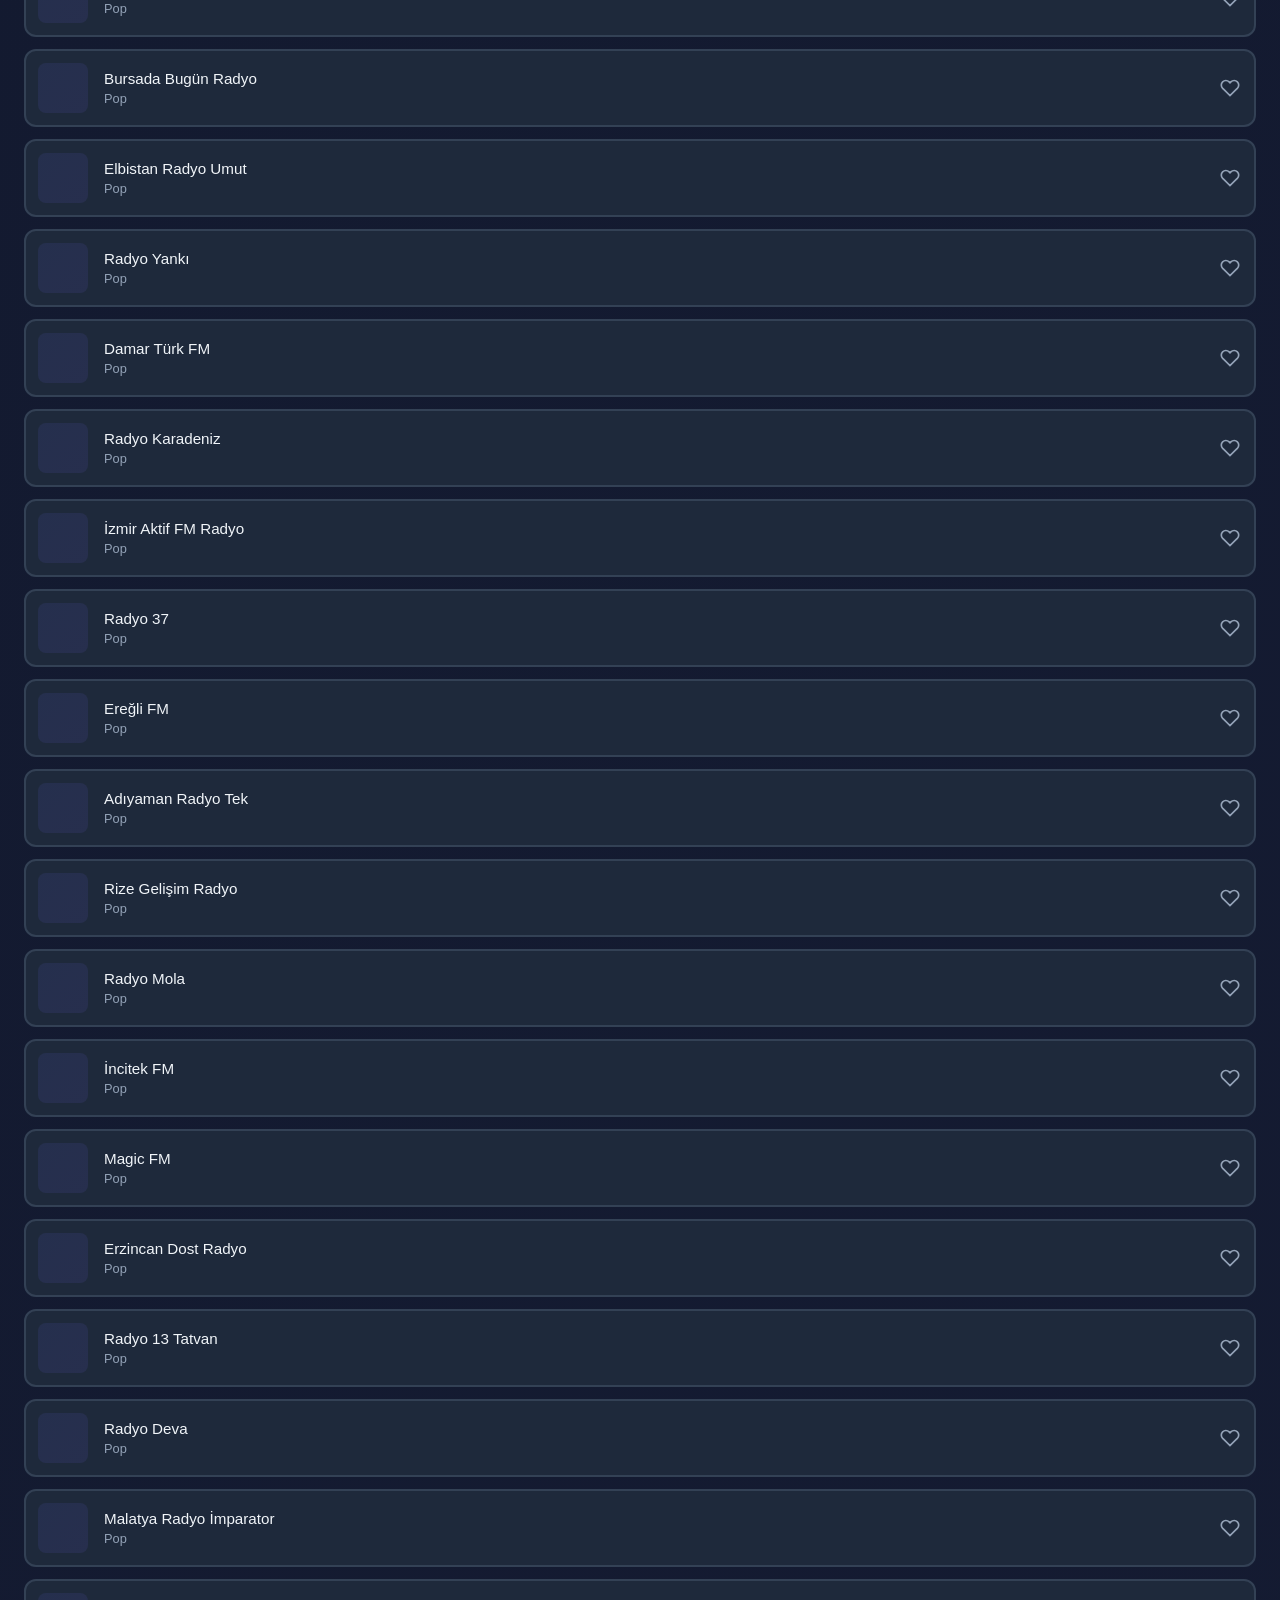
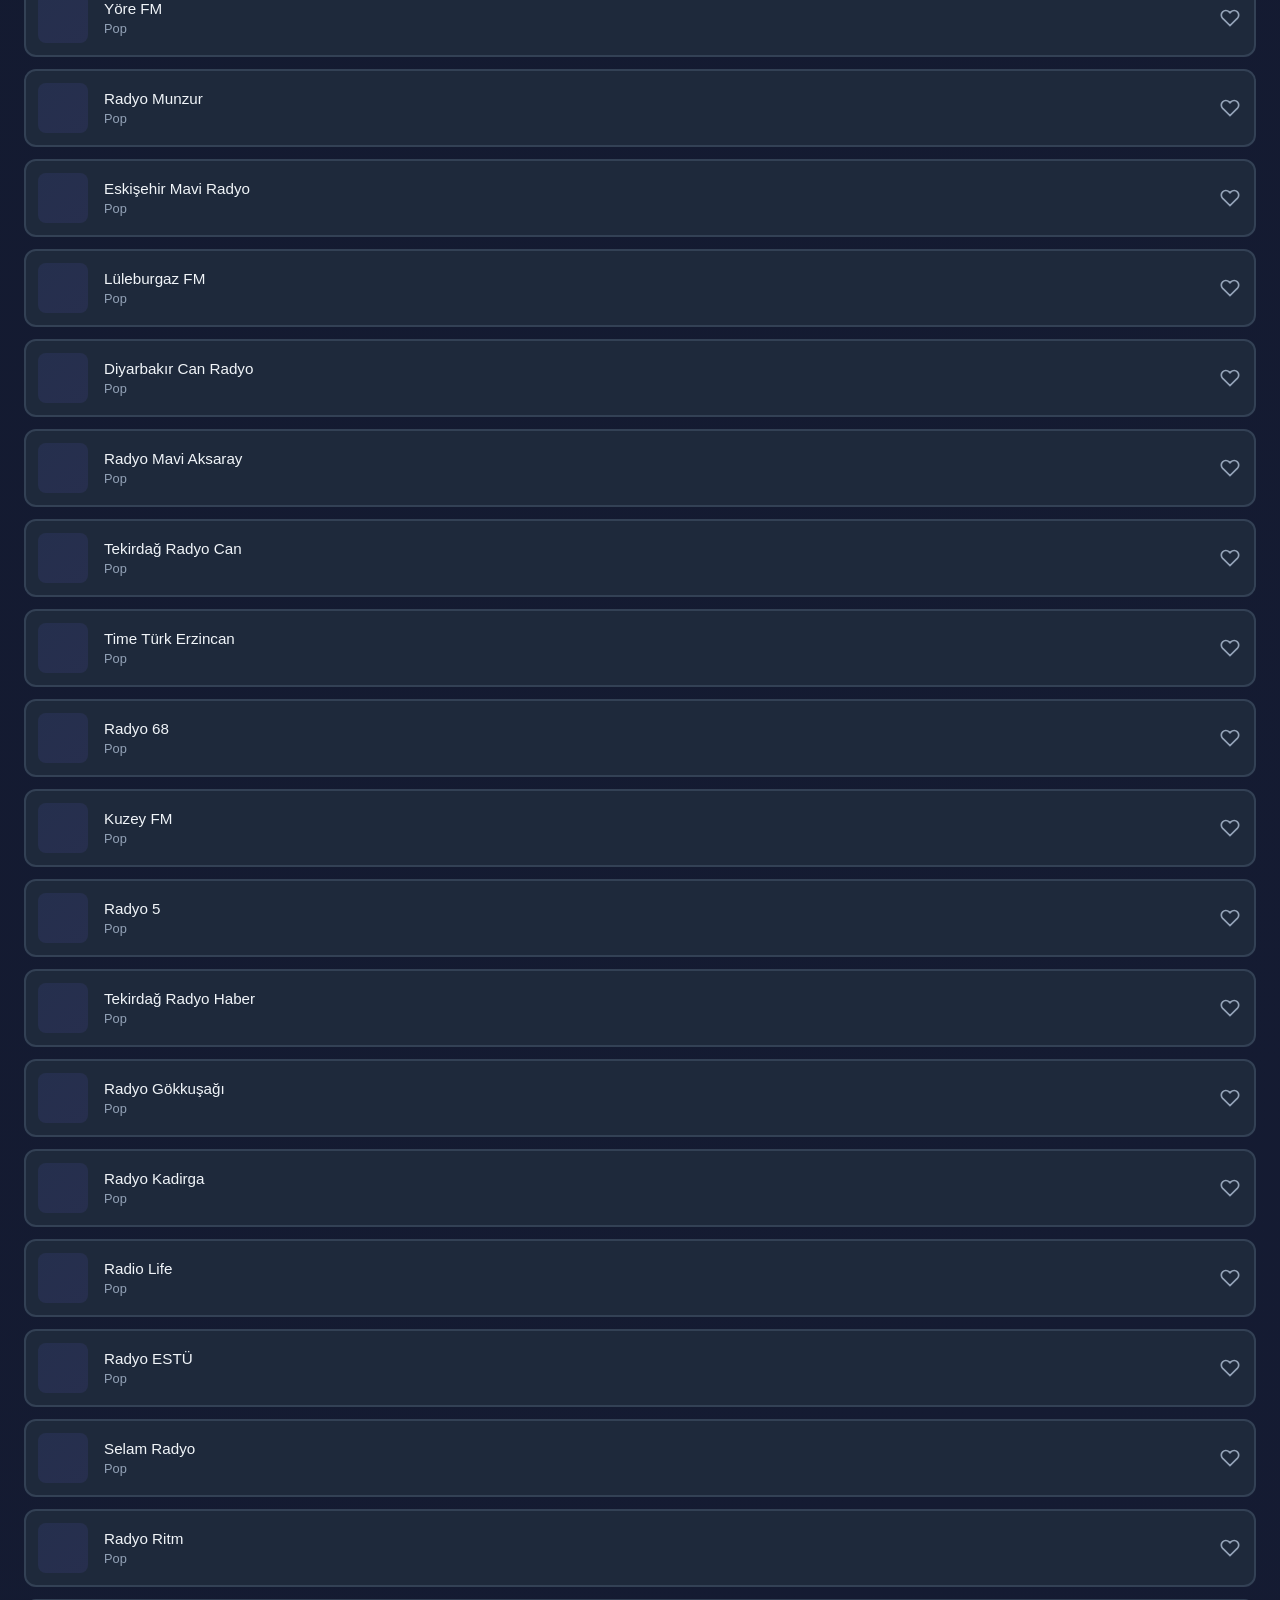
==== commit f27aaf33: "Add files via upload" ====
--- a/index.html
+++ b/index.html
@@ -69,10 +69,11 @@
                 </div>
             </div>
         </main>
+    </div>
 
-        <!-- Bottom Player -->
-        <div class="bottom-player" id="bottomPlayer">
-            <div class="player-content">
+    <!-- Bottom Player (outside app-container to avoid zoom transform) -->
+    <div class="bottom-player" id="bottomPlayer">
+        <div class="player-content">
                 <div class="player-station-info">
                     <img id="stationLogo" src="" alt="Station Logo" class="player-logo">
                     <div class="player-info">
@@ -113,9 +114,8 @@
                         <input type="range" id="volumeSlider" class="volume-slider" min="0" max="100" value="80">
                     </div>
                 </div>
-            </div>
-            <audio id="audioPlayer" preload="none" crossorigin="anonymous"></audio>
         </div>
+        <audio id="audioPlayer" preload="none" crossorigin="anonymous"></audio>
     </div>
 
     <script src="m3u-parser.js"></script>
--- a/styles.css
+++ b/styles.css
@@ -573,24 +573,25 @@
 
 /* Bottom Player */
 .bottom-player {
-    position: fixed;
-    bottom: 0;
-    left: 0;
-    right: 0;
+    position: fixed !important;
+    bottom: 0 !important;
+    left: 0 !important;
+    right: 0 !important;
     background: var(--surface);
     border-top: 1px solid var(--surface-light);
     box-shadow: 0 -4px 20px var(--shadow-lg);
-    z-index: 100;
+    z-index: 10000 !important;
     padding: 0.75rem 2rem;
-    display: none;
+    display: flex !important;
+    flex-direction: column;
     min-height: 80px;
     align-items: center;
-    transition: all 0.3s ease;
-}
-
-.bottom-player.visible {
-    display: flex;
-    flex-direction: column;
+    width: 100vw !important;
+    box-sizing: border-box;
+    visibility: visible !important;
+    opacity: 1 !important;
+    /* Player should not be affected by parent zoom transforms */
+    transform: none !important;
 }
 
 /* Player States */
@@ -653,10 +654,11 @@
     height: 100vh;
     min-height: 100vh;
     padding: 3rem;
-    z-index: 1000;
+    z-index: 10001;
     background: linear-gradient(135deg, var(--background) 0%, #1a1f3a 100%);
     border: none;
     box-shadow: none;
+    box-sizing: border-box;
 }
 
 .bottom-player.player-fullscreen .player-content {
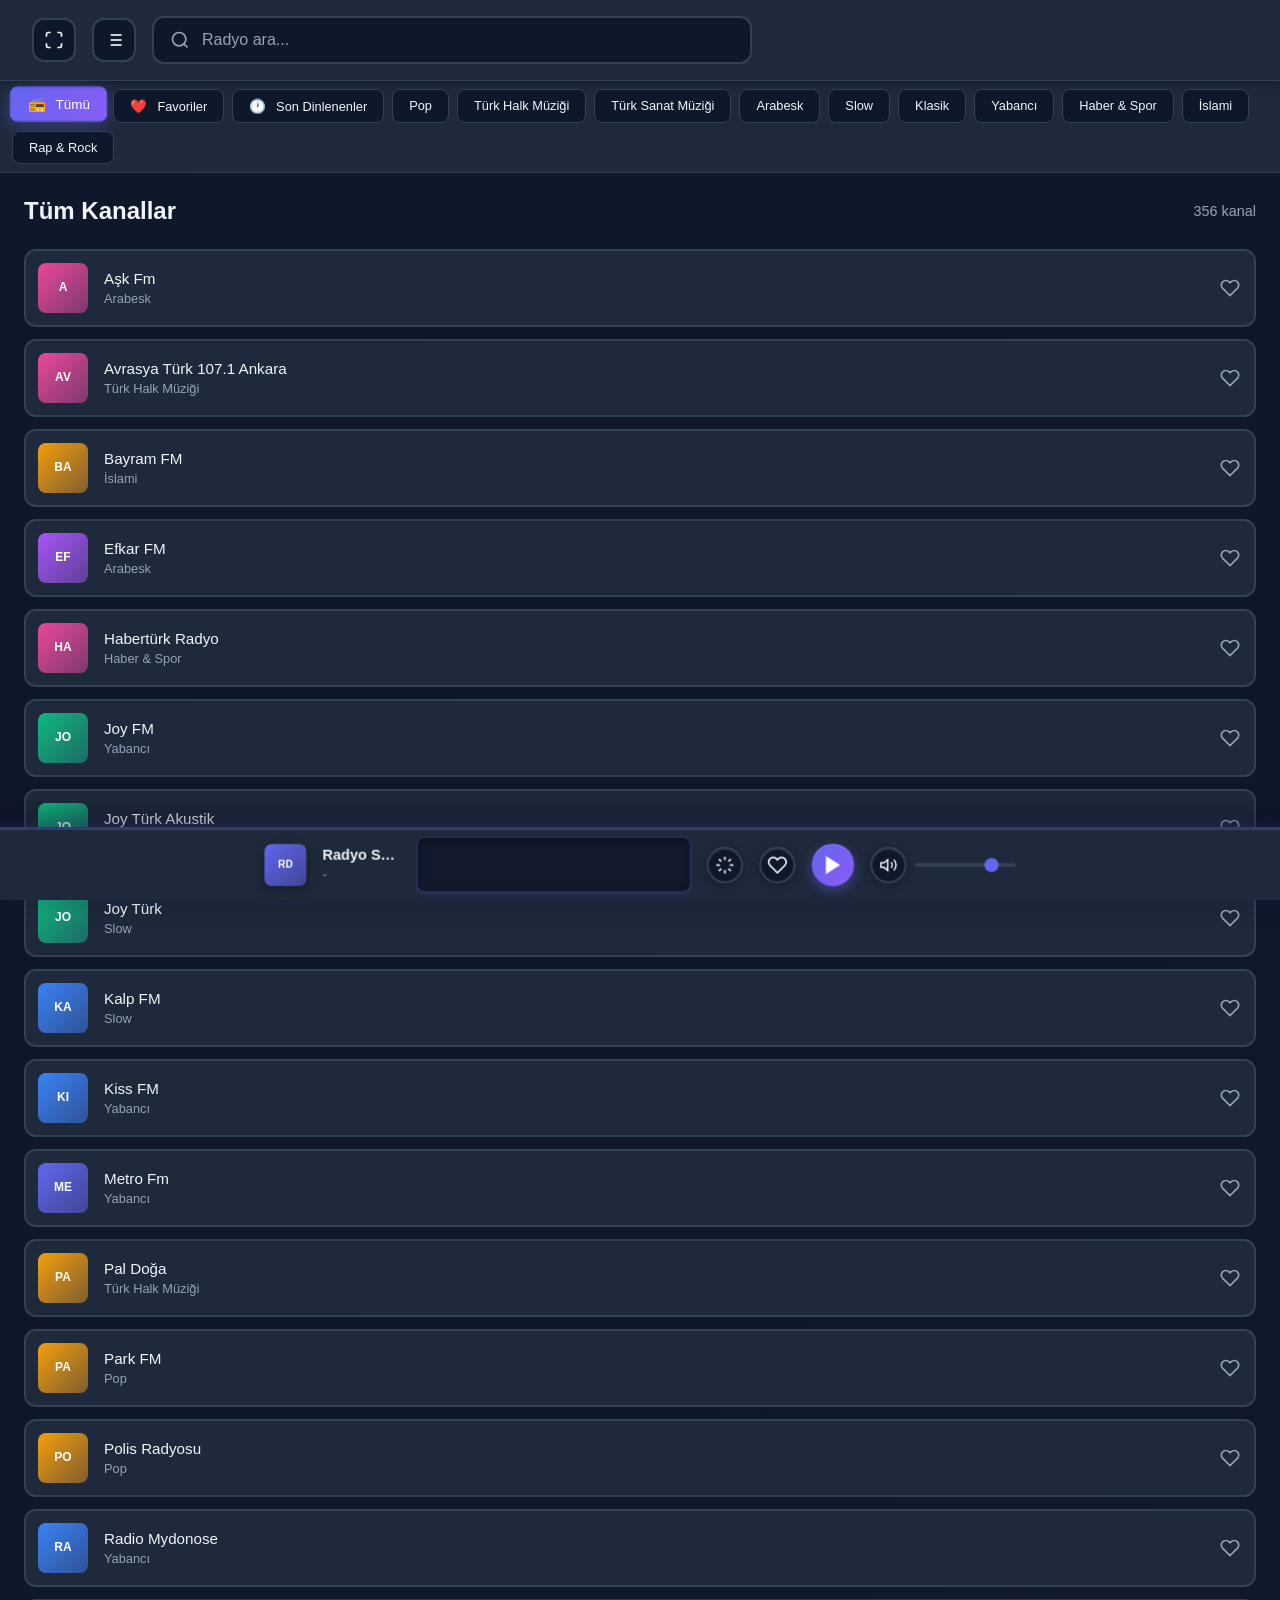
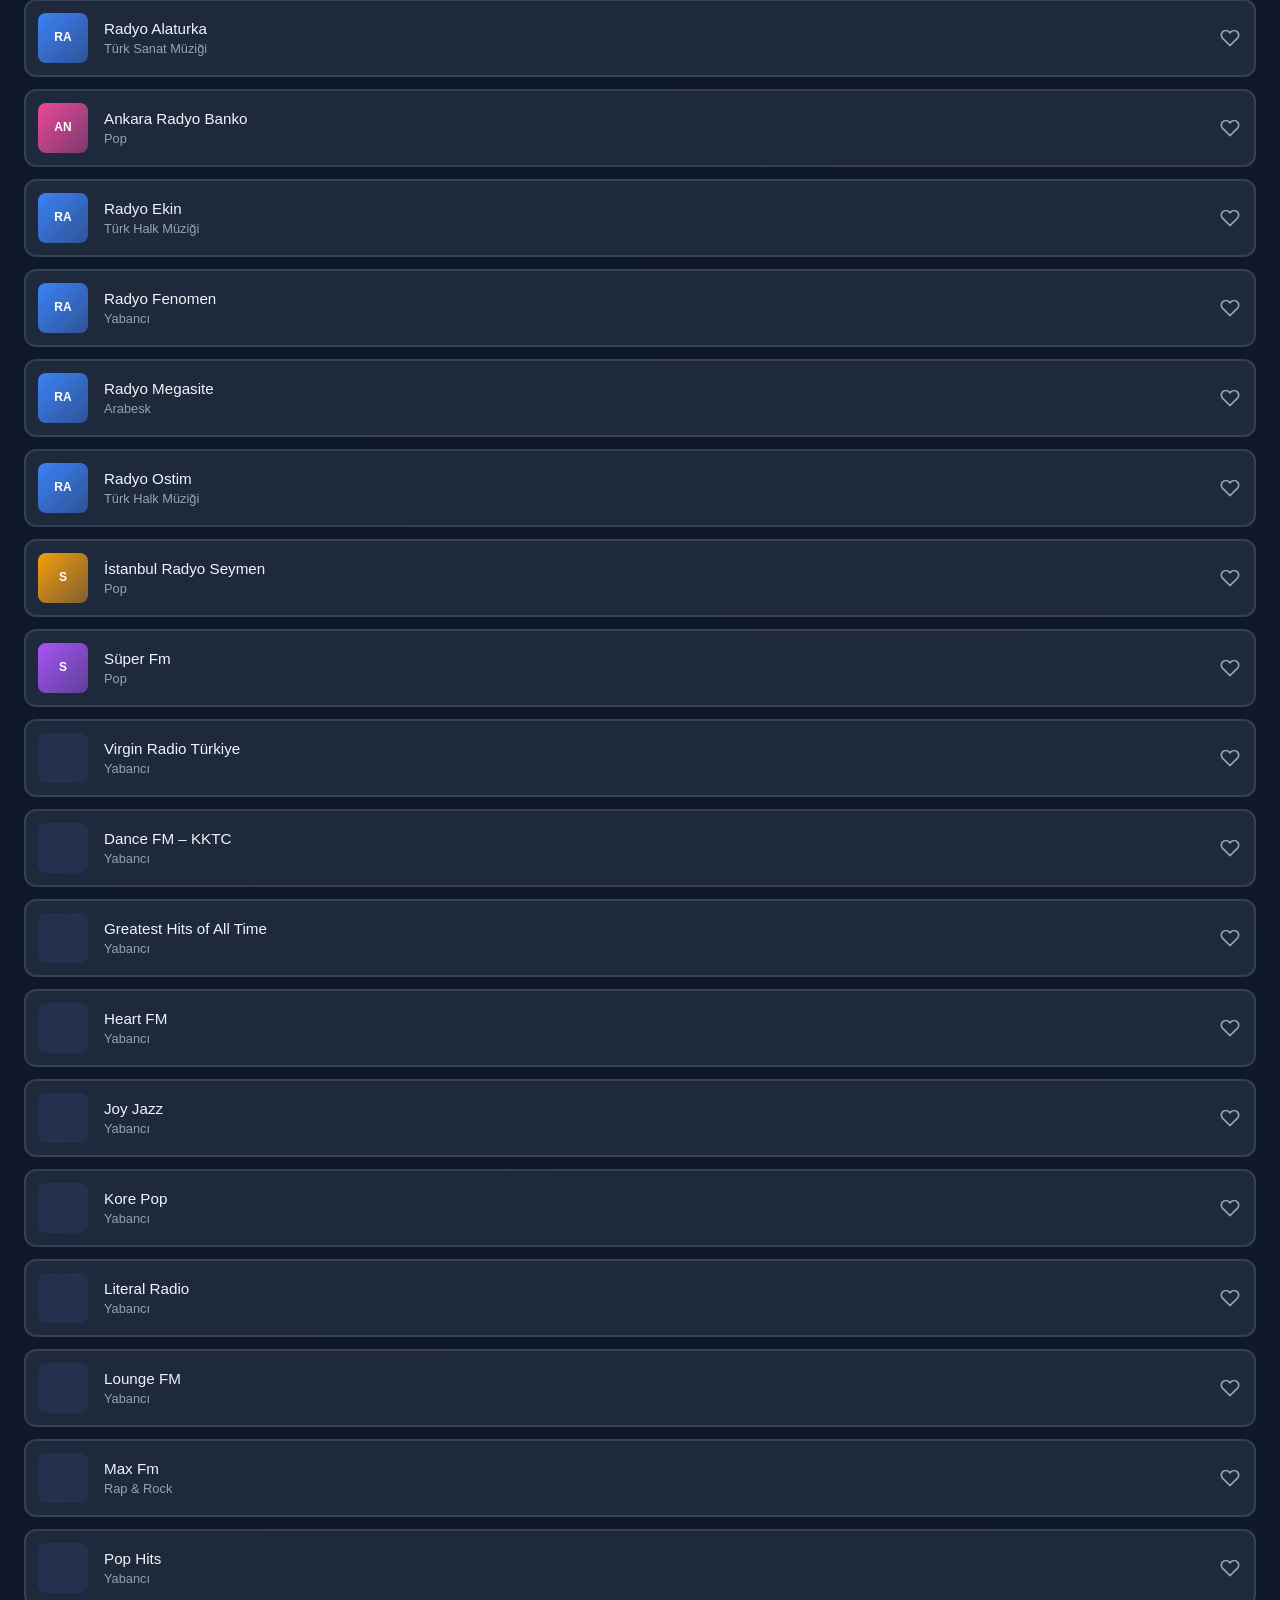
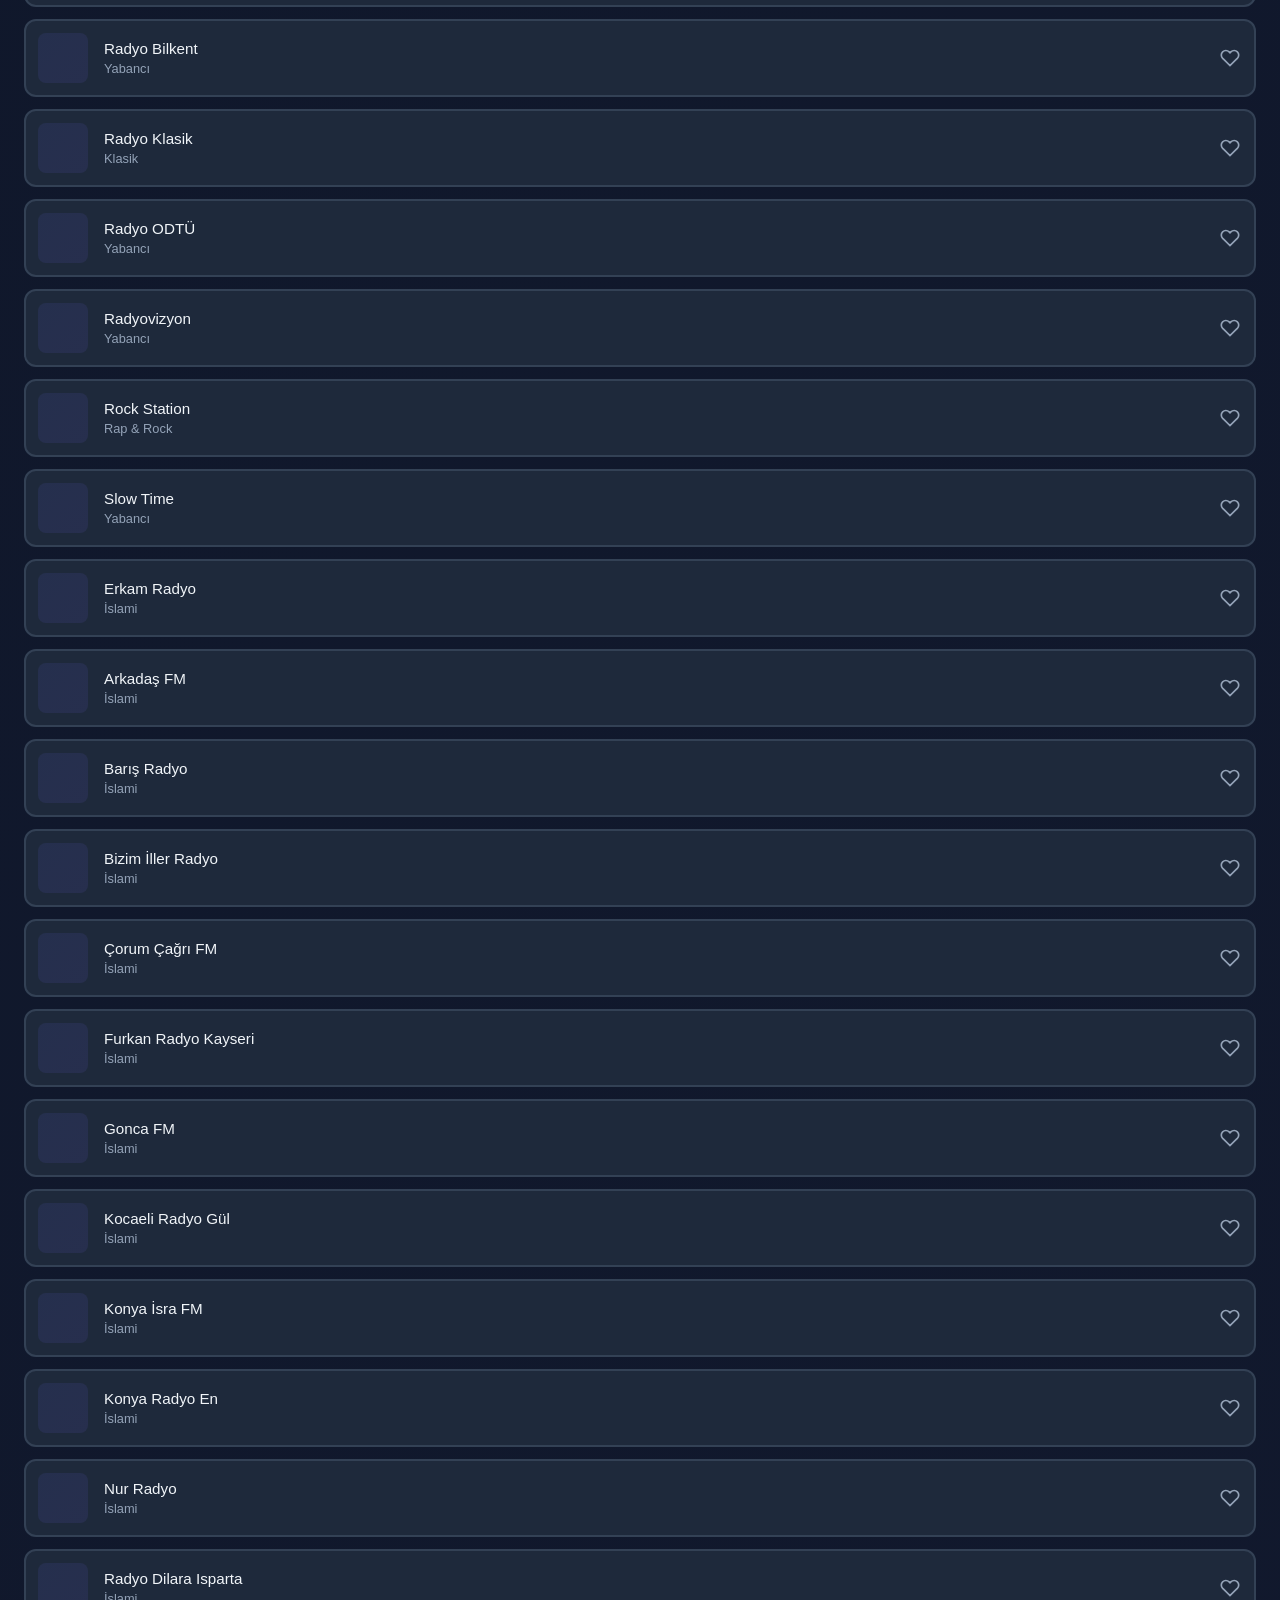
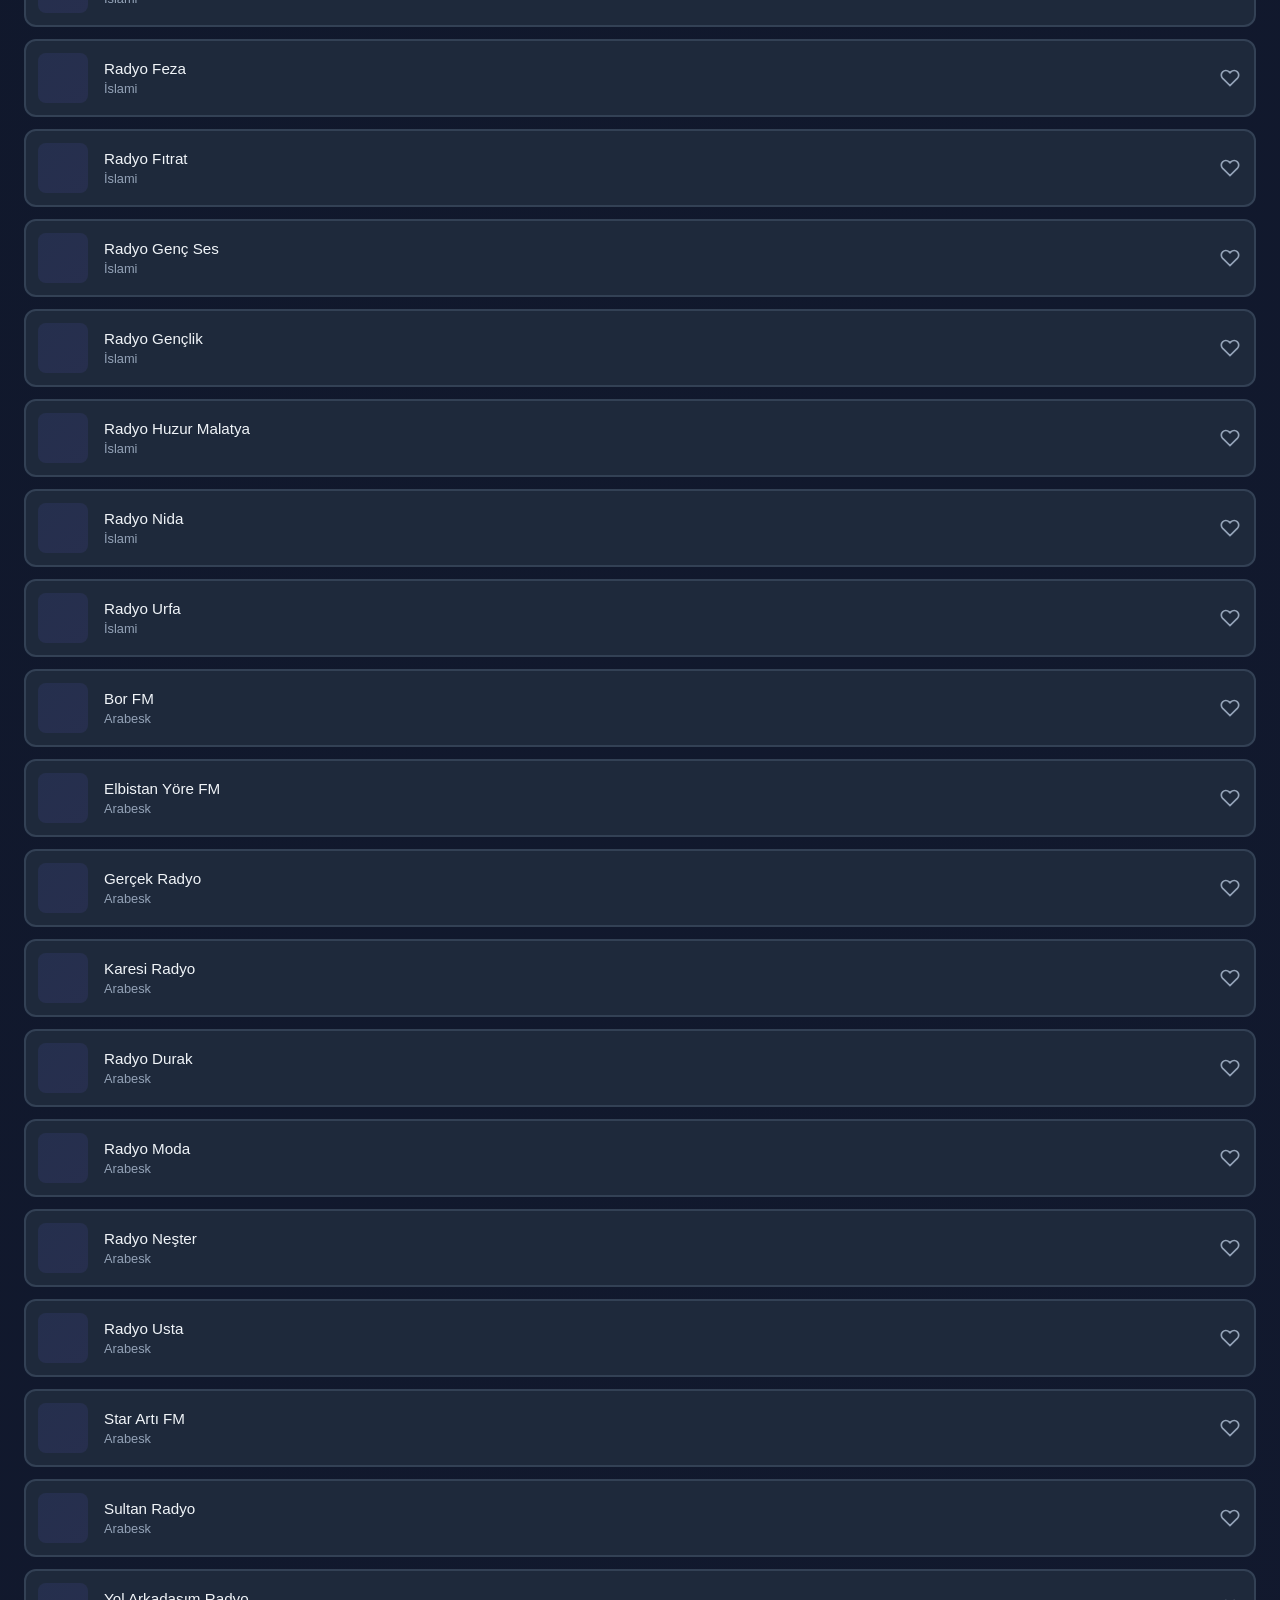
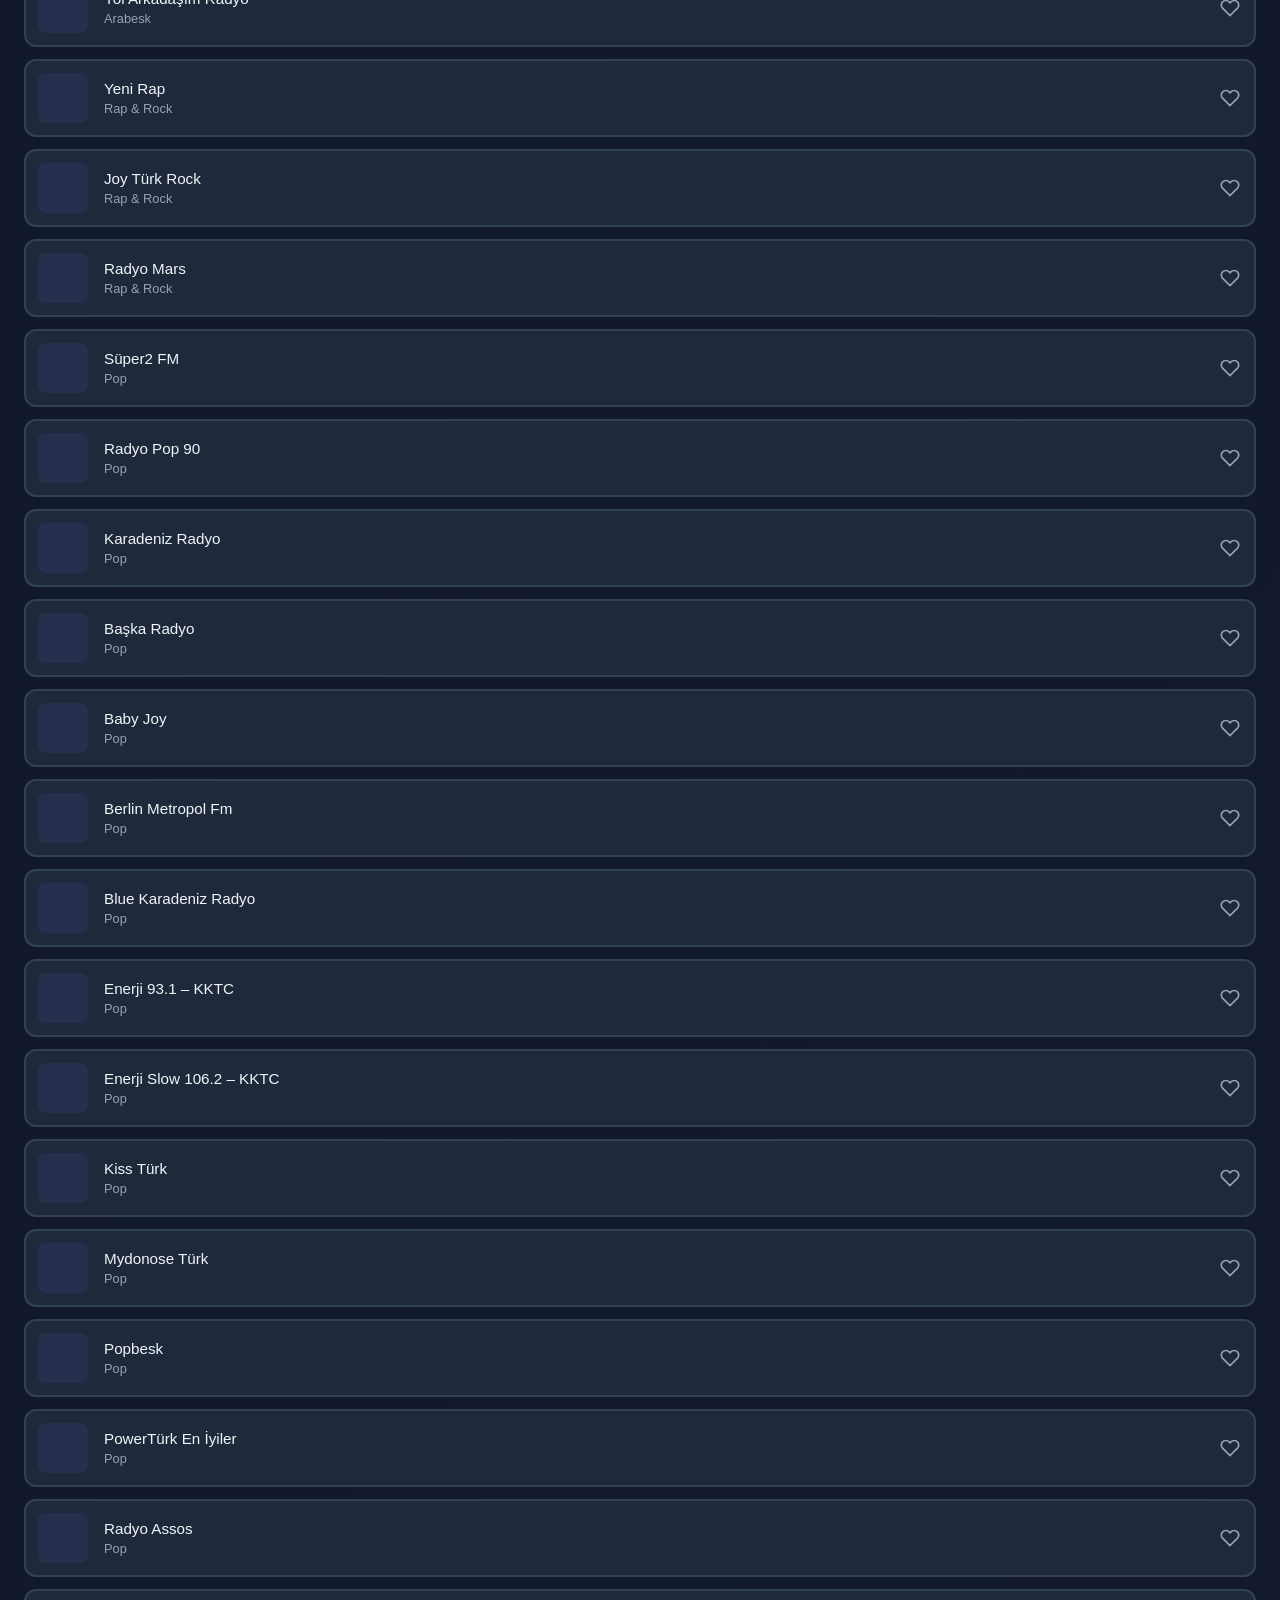
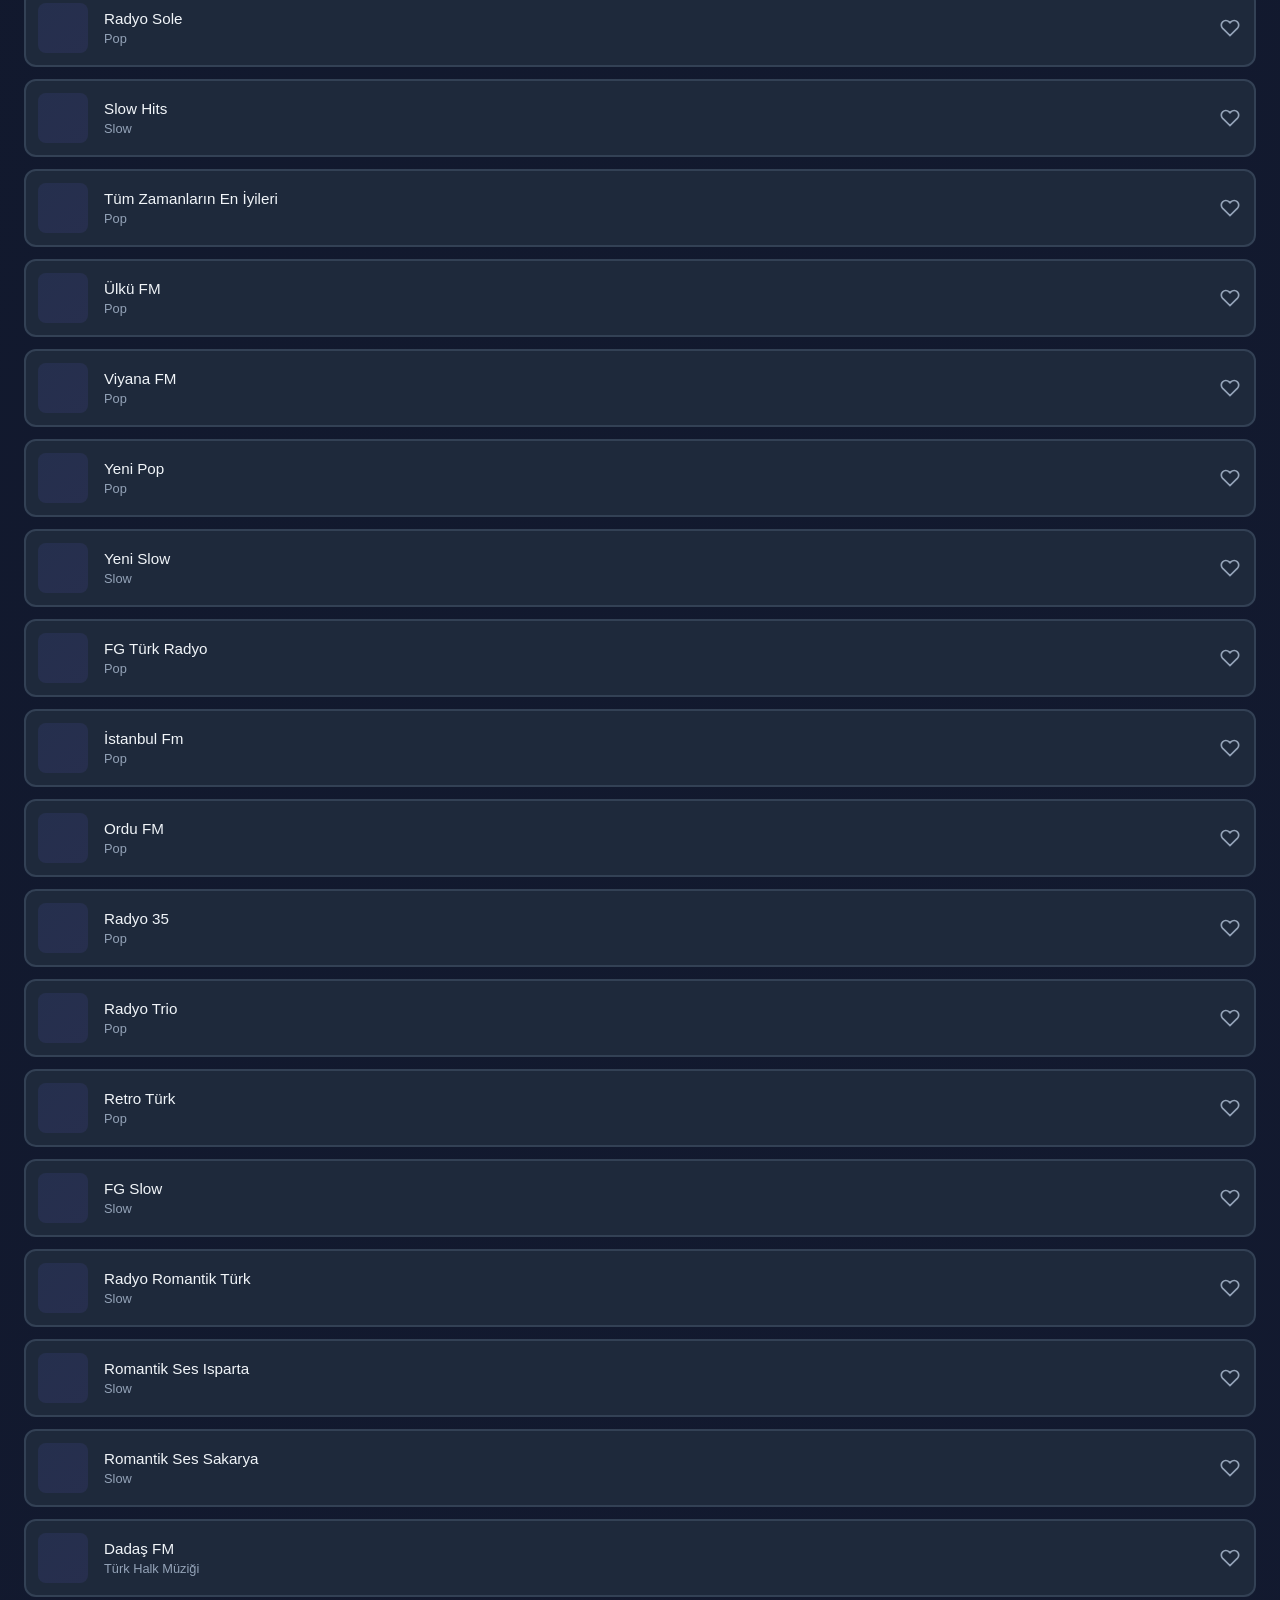
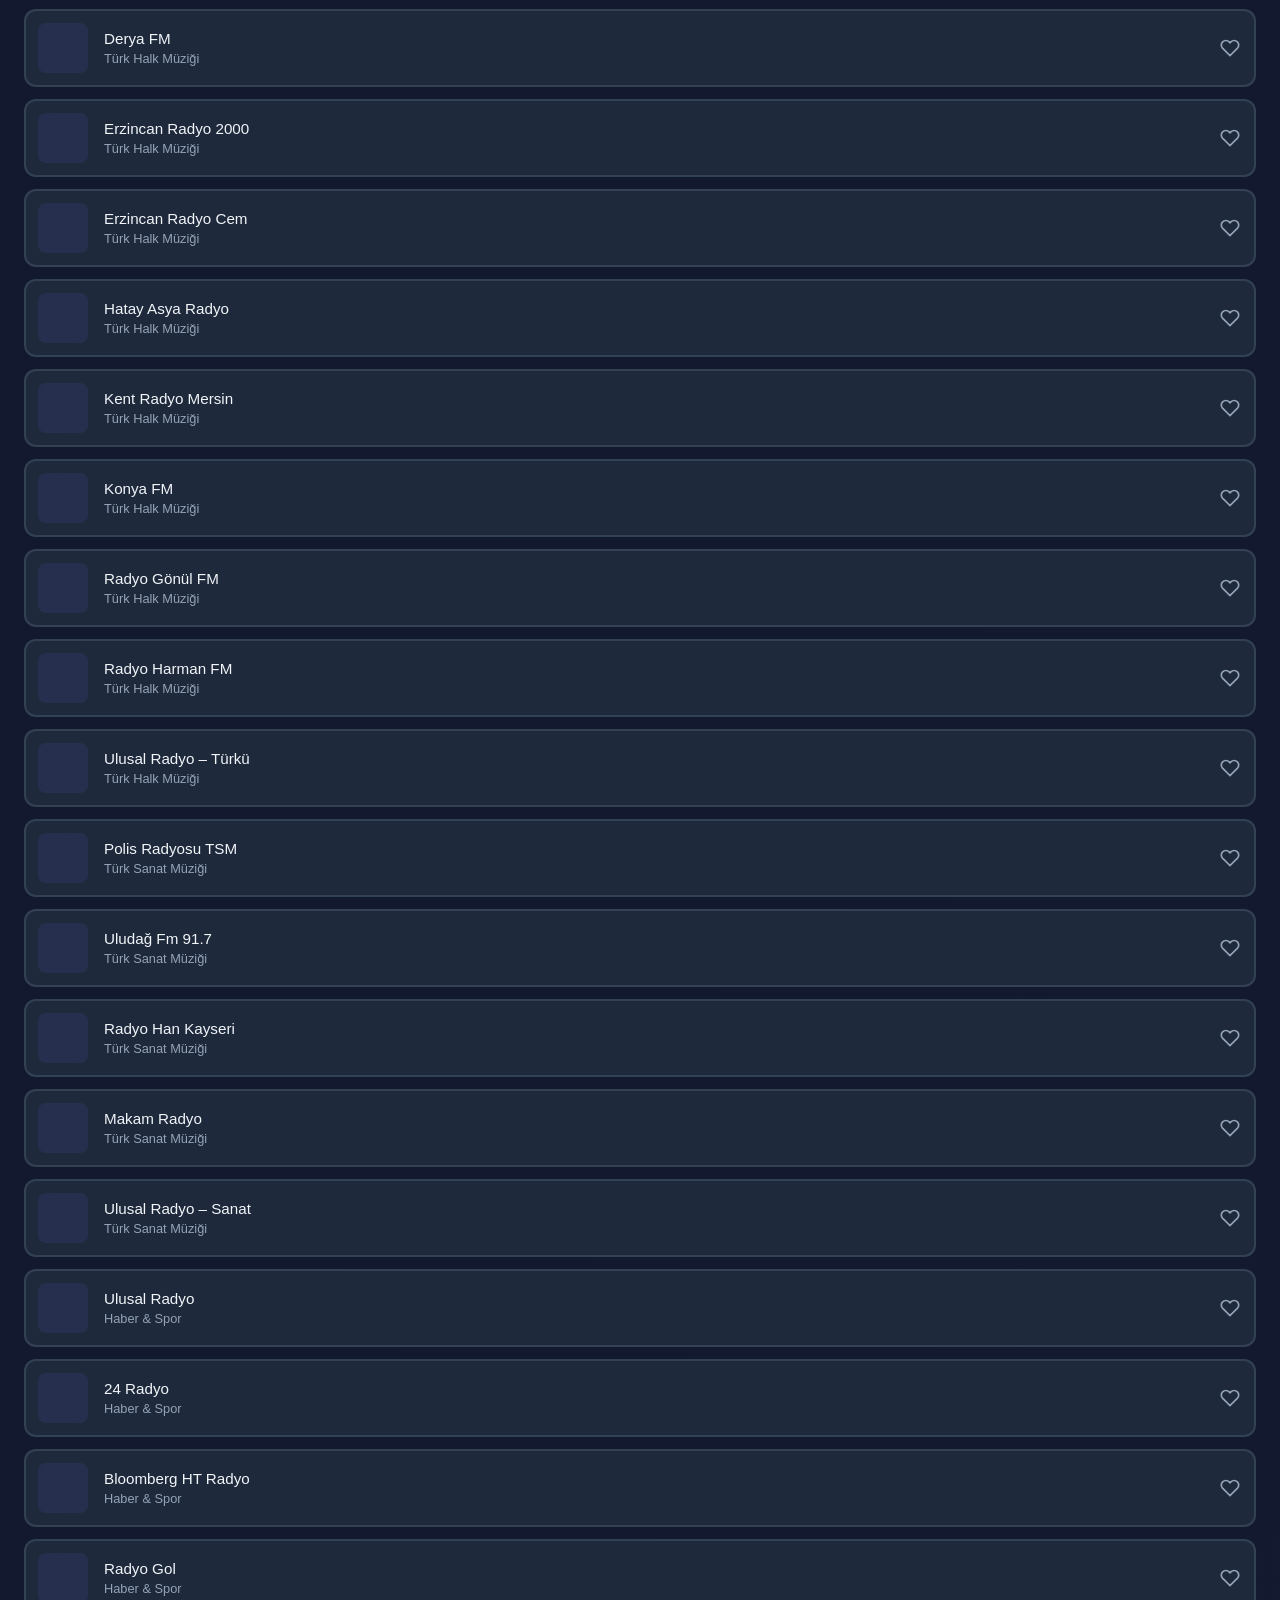
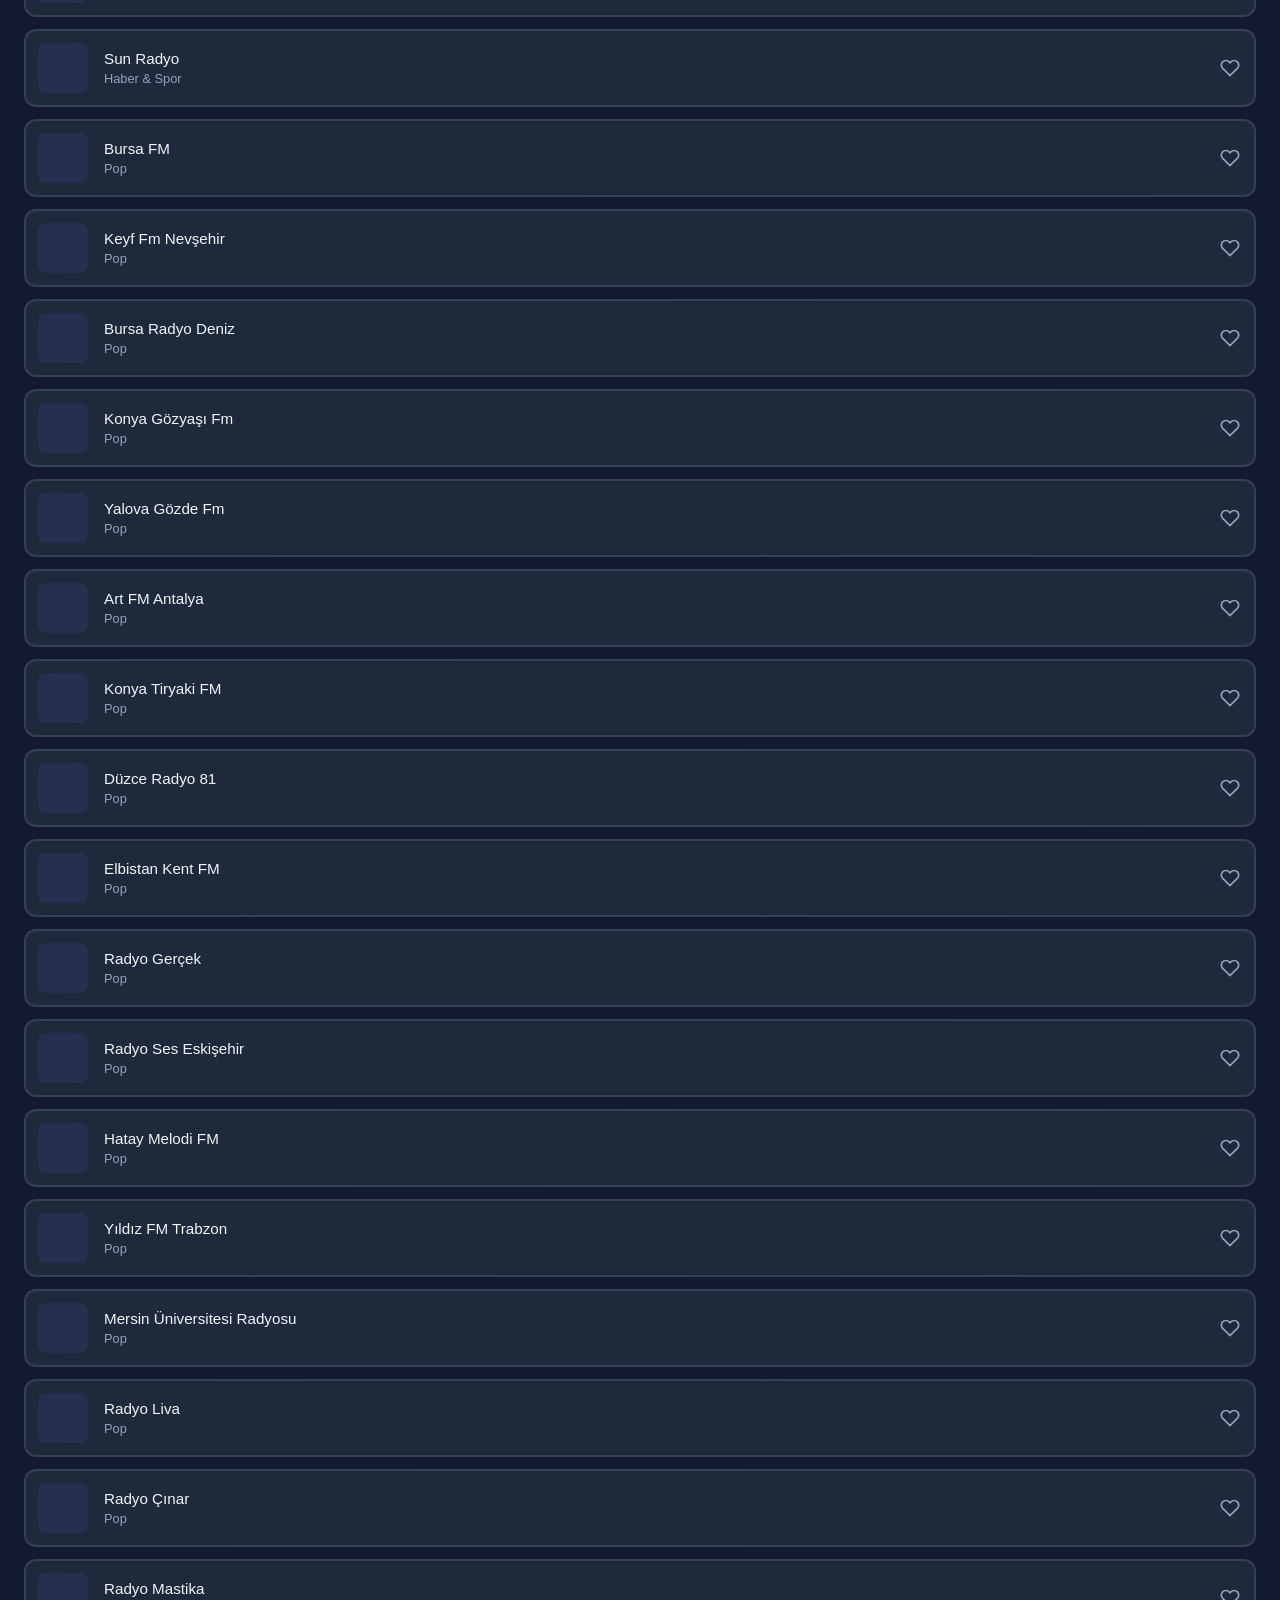
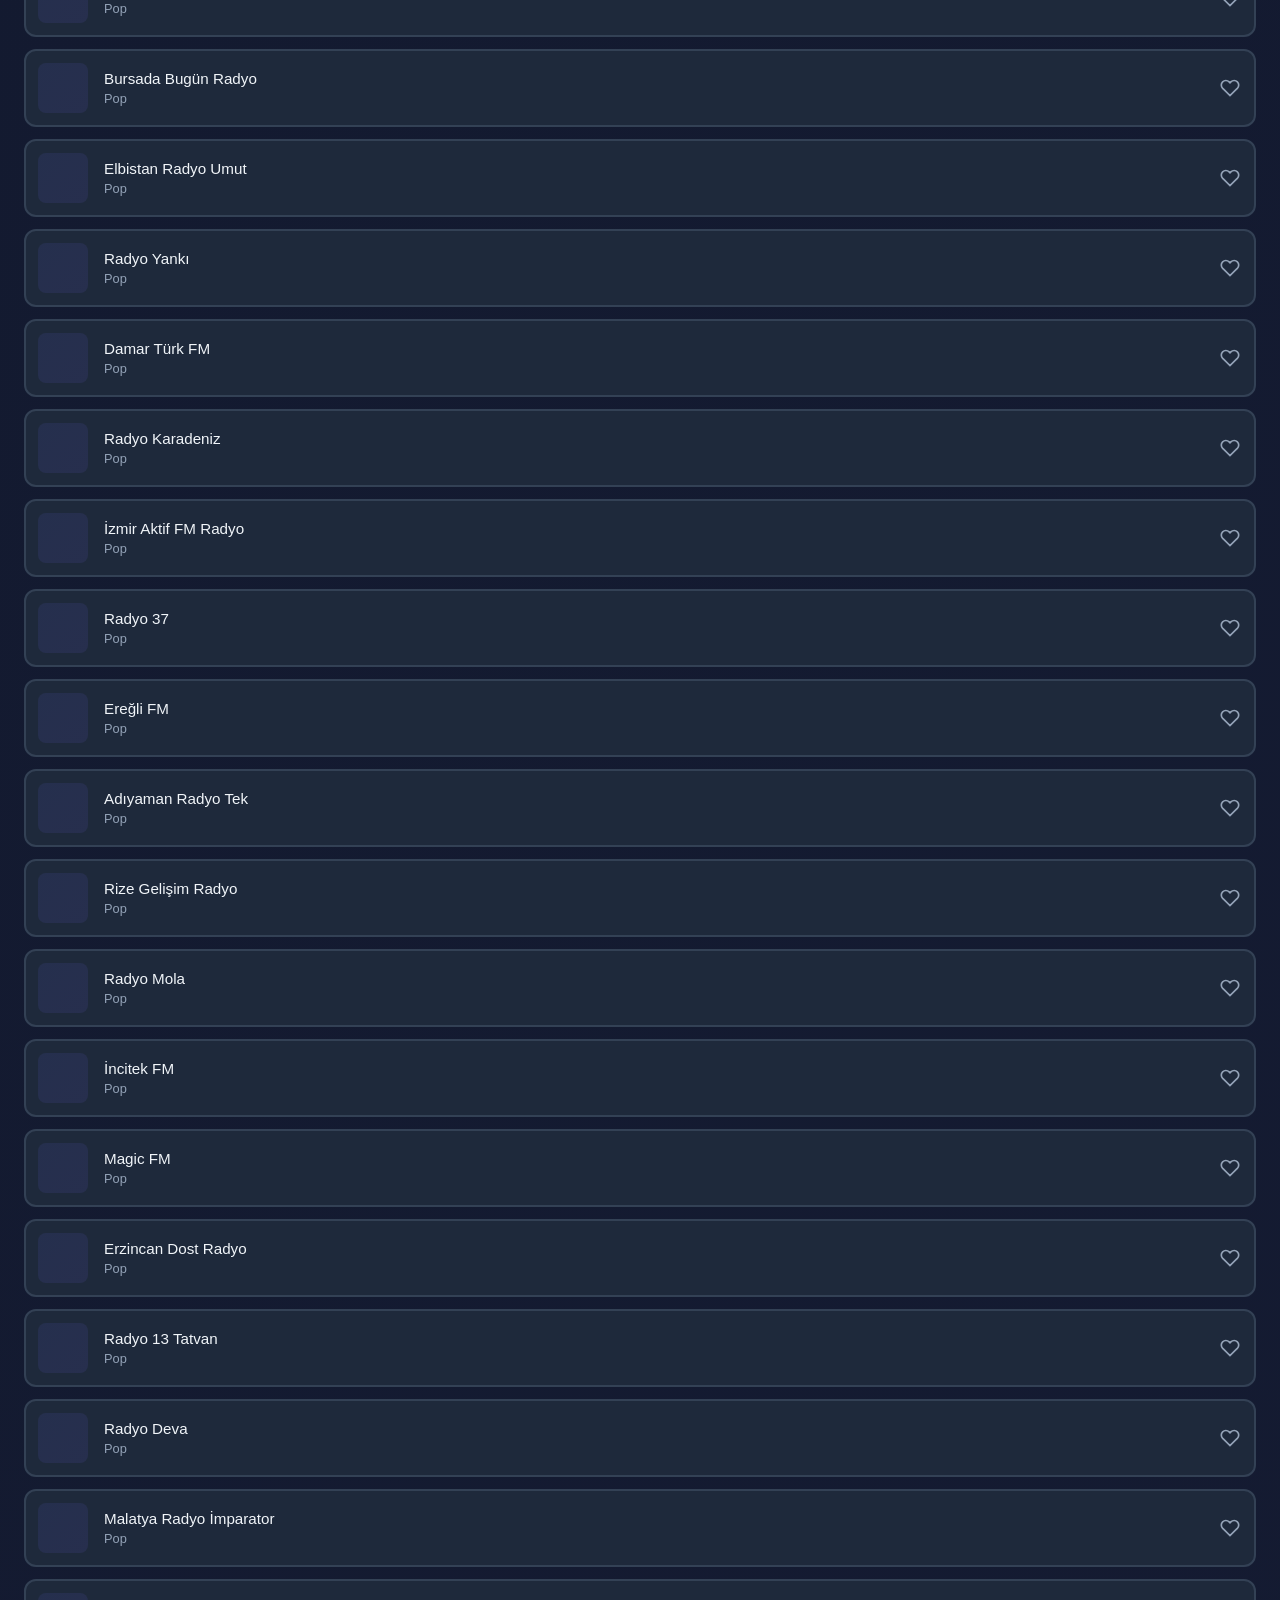
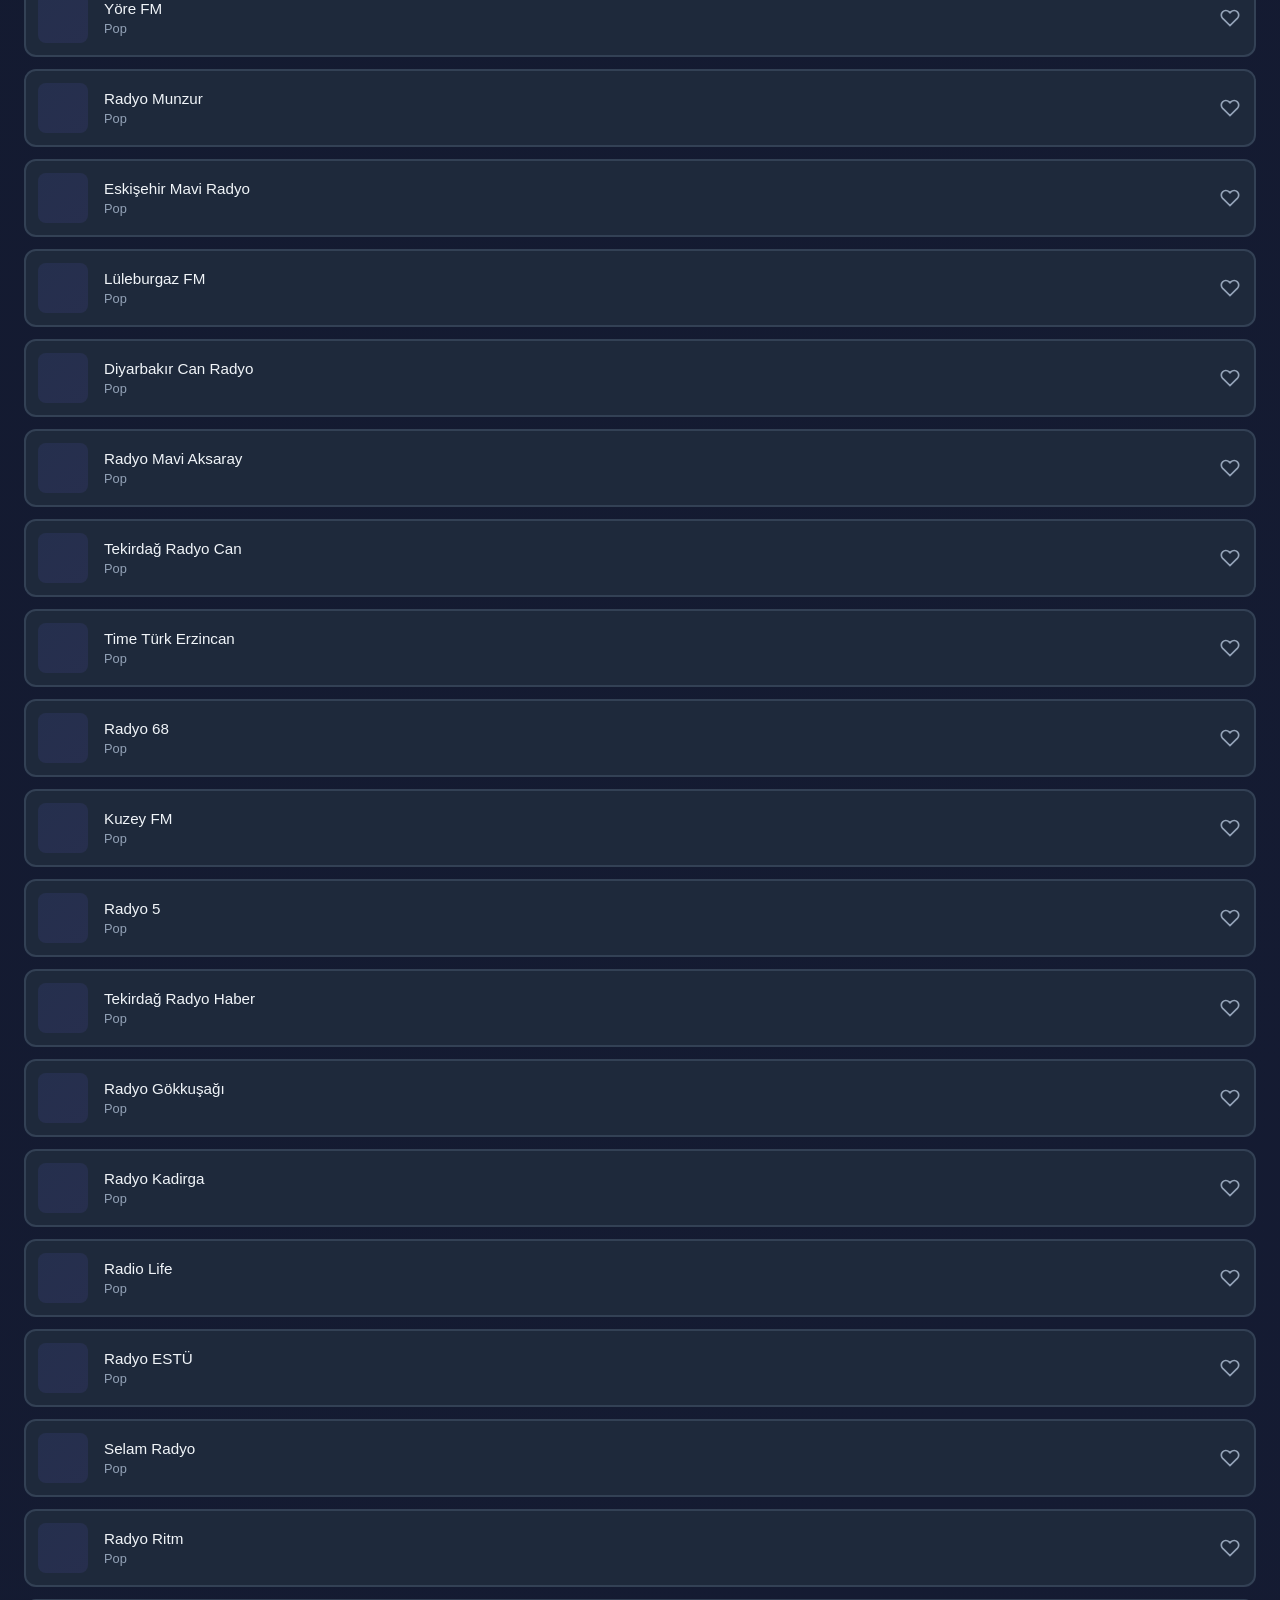
==== commit e6c3c59b: "Add files via upload" ====
--- a/index.html
+++ b/index.html
@@ -74,46 +74,46 @@
     <!-- Bottom Player (outside app-container to avoid zoom transform) -->
     <div class="bottom-player" id="bottomPlayer">
         <div class="player-content">
-                <div class="player-station-info">
-                    <img id="stationLogo" src="" alt="Station Logo" class="player-logo">
-                    <div class="player-info">
-                        <div id="stationName" class="player-station-name">Radyo Seçin</div>
-                        <div id="stationGroup" class="player-station-group">-</div>
-                    </div>
+            <div class="player-station-info">
+                <img id="stationLogo" src="[data-uri]" alt="Radyo Logo" class="player-logo">
+                <div class="player-info">
+                    <div id="stationName" class="player-station-name">Radyo Seçin</div>
+                    <div id="stationGroup" class="player-station-group">-</div>
                 </div>
-                <div class="player-spectrum-wrapper">
-                    <canvas id="playerSpectrumCanvas" class="player-spectrum-canvas"></canvas>
-                </div>
-                <div class="player-controls">
-                    <button class="player-btn spectrum-style-toggle" id="spectrumStyleToggle" title="Spektrum stilini değiştir">
-                        <svg width="20" height="20" viewBox="0 0 24 24" fill="none" stroke="currentColor" stroke-width="2">
-                            <path d="M12 2v4M12 18v4M4.93 4.93l2.83 2.83M16.24 16.24l2.83 2.83M2 12h4M18 12h4M4.93 19.07l2.83-2.83M16.24 7.76l2.83-2.83"></path>
+            </div>
+            <div class="player-spectrum-wrapper">
+                <canvas id="playerSpectrumCanvas" class="player-spectrum-canvas"></canvas>
+            </div>
+            <div class="player-controls">
+                <button class="player-btn spectrum-style-toggle" id="spectrumStyleToggle" title="Spektrum stilini değiştir">
+                    <svg width="20" height="20" viewBox="0 0 24 24" fill="none" stroke="currentColor" stroke-width="2">
+                        <path d="M12 2v4M12 18v4M4.93 4.93l2.83 2.83M16.24 16.24l2.83 2.83M2 12h4M18 12h4M4.93 19.07l2.83-2.83M16.24 7.76l2.83-2.83"></path>
+                    </svg>
+                </button>
+                <button class="player-btn favorite-btn" id="playerFavoriteBtn" title="Favorilere ekle">
+                    <svg width="20" height="20" viewBox="0 0 24 24" fill="none" stroke="currentColor" stroke-width="2">
+                        <path d="M20.84 4.61a5.5 5.5 0 0 0-7.78 0L12 5.67l-1.06-1.06a5.5 5.5 0 0 0-7.78 7.78l1.06 1.06L12 21.23l7.78-7.78 1.06-1.06a5.5 5.5 0 0 0 0-7.78z"></path>
+                    </svg>
+                </button>
+                <button class="player-btn play-pause-btn" id="playPauseBtn" title="Oynat">
+                    <svg class="play-icon" width="24" height="24" viewBox="0 0 24 24" fill="currentColor">
+                        <polygon points="5 3 19 12 5 21 5 3"></polygon>
+                    </svg>
+                    <svg class="pause-icon" width="24" height="24" viewBox="0 0 24 24" fill="currentColor" style="display: none;">
+                        <rect x="6" y="4" width="4" height="16"></rect>
+                        <rect x="14" y="4" width="4" height="16"></rect>
+                    </svg>
+                </button>
+                <div class="volume-control">
+                    <button class="player-btn volume-btn" id="volumeBtn">
+                        <svg class="volume-icon" width="18" height="18" viewBox="0 0 24 24" fill="none" stroke="currentColor" stroke-width="2">
+                            <polygon points="11 5 6 9 2 9 2 15 6 15 11 19 11 5"></polygon>
+                            <path d="M19.07 4.93a10 10 0 0 1 0 14.14M15.54 8.46a5 5 0 0 1 0 7.07"></path>
                         </svg>
                     </button>
-                    <button class="player-btn favorite-btn" id="playerFavoriteBtn" title="Favorilere ekle">
-                        <svg width="20" height="20" viewBox="0 0 24 24" fill="none" stroke="currentColor" stroke-width="2">
-                            <path d="M20.84 4.61a5.5 5.5 0 0 0-7.78 0L12 5.67l-1.06-1.06a5.5 5.5 0 0 0-7.78 7.78l1.06 1.06L12 21.23l7.78-7.78 1.06-1.06a5.5 5.5 0 0 0 0-7.78z"></path>
-                        </svg>
-                    </button>
-                    <button class="player-btn play-pause-btn" id="playPauseBtn" title="Oynat">
-                        <svg class="play-icon" width="24" height="24" viewBox="0 0 24 24" fill="currentColor">
-                            <polygon points="5 3 19 12 5 21 5 3"></polygon>
-                        </svg>
-                        <svg class="pause-icon" width="24" height="24" viewBox="0 0 24 24" fill="currentColor" style="display: none;">
-                            <rect x="6" y="4" width="4" height="16"></rect>
-                            <rect x="14" y="4" width="4" height="16"></rect>
-                        </svg>
-                    </button>
-                    <div class="volume-control">
-                        <button class="player-btn volume-btn" id="volumeBtn">
-                            <svg class="volume-icon" width="18" height="18" viewBox="0 0 24 24" fill="none" stroke="currentColor" stroke-width="2">
-                                <polygon points="11 5 6 9 2 9 2 15 6 15 11 19 11 5"></polygon>
-                                <path d="M19.07 4.93a10 10 0 0 1 0 14.14M15.54 8.46a5 5 0 0 1 0 7.07"></path>
-                            </svg>
-                        </button>
-                        <input type="range" id="volumeSlider" class="volume-slider" min="0" max="100" value="80">
-                    </div>
+                    <input type="range" id="volumeSlider" class="volume-slider" min="0" max="100" value="80">
                 </div>
+            </div>
         </div>
         <audio id="audioPlayer" preload="none" crossorigin="anonymous"></audio>
     </div>
--- a/styles.css
+++ b/styles.css
@@ -579,12 +579,11 @@
     right: 0 !important;
     background: var(--surface);
     border-top: 1px solid var(--surface-light);
-    box-shadow: 0 -4px 20px var(--shadow-lg);
     z-index: 10000 !important;
-    padding: 0.75rem 2rem;
+    padding: 0.5rem 1.5rem;
     display: flex !important;
     flex-direction: column;
-    min-height: 80px;
+    min-height: 65px;
     align-items: center;
     width: 100vw !important;
     box-sizing: border-box;
@@ -592,6 +591,14 @@
     opacity: 1 !important;
     /* Player should not be affected by parent zoom transforms */
     transform: none !important;
+    /* 3D Effect */
+    box-shadow: 0 -8px 32px rgba(0, 0, 0, 0.4), 
+                0 -4px 16px rgba(99, 102, 241, 0.2),
+                inset 0 1px 0 rgba(255, 255, 255, 0.1);
+    backdrop-filter: blur(10px);
+    border-top: 2px solid rgba(99, 102, 241, 0.3);
+    transform-style: preserve-3d;
+    perspective: 1000px;
 }
 
 /* Player States */
@@ -773,10 +780,11 @@
     display: flex;
     align-items: center;
     justify-content: space-between;
-    gap: 1.5rem;
+    gap: 1rem;
     max-width: 1400px;
     margin: 0 auto;
     height: 100%;
+    transform: translateZ(10px);
 }
 
 .player-station-info {
@@ -791,19 +799,23 @@
 
 .player-spectrum-wrapper {
     flex: 2;
-    min-width: 200px;
-    max-width: 600px;
-    height: 70px;
+    min-width: 180px;
+    max-width: 500px;
+    height: 55px;
     border-radius: 8px;
     overflow: hidden;
     background: rgba(15, 23, 42, 0.8);
-    border: 1px solid rgba(99, 102, 241, 0.2);
+    border: 1px solid rgba(99, 102, 241, 0.3);
     display: flex;
     align-items: center;
     justify-content: center;
     transition: all 0.3s ease;
     cursor: pointer;
     position: relative;
+    /* 3D Effect */
+    box-shadow: inset 0 2px 8px rgba(0, 0, 0, 0.4),
+                0 2px 4px rgba(99, 102, 241, 0.2);
+    transform: translateZ(5px);
 }
 
 .player-spectrum-canvas {
@@ -818,8 +830,8 @@
 }
 
 .player-logo {
-    width: 50px;
-    height: 50px;
+    width: 42px;
+    height: 42px;
     border-radius: 8px;
     object-fit: cover;
     flex-shrink: 0;
@@ -835,6 +847,10 @@
     transition: opacity 0.2s ease;
     /* High priority for player logo */
     fetchpriority: high;
+    /* 3D Effect */
+    box-shadow: 0 4px 12px rgba(0, 0, 0, 0.3), 
+                inset 0 1px 0 rgba(255, 255, 255, 0.2);
+    transform: translateZ(5px);
 }
 
 .player-info {
@@ -849,19 +865,19 @@
 }
 
 .player-station-name {
-    font-size: 1rem;
+    font-size: 0.9rem;
     font-weight: 600;
     color: var(--text-primary);
     white-space: nowrap;
     overflow: hidden;
     text-overflow: ellipsis;
-    margin-bottom: 0.25rem;
+    margin-bottom: 0.2rem;
     text-align: left;
     width: 100%;
 }
 
 .player-station-group {
-    font-size: 0.85rem;
+    font-size: 0.8rem;
     color: var(--text-secondary);
     white-space: nowrap;
     overflow: hidden;
@@ -879,8 +895,8 @@
 }
 
 .player-btn {
-    width: 40px;
-    height: 40px;
+    width: 36px;
+    height: 36px;
     border-radius: 50%;
     background: var(--background);
     border: 2px solid var(--surface-light);
@@ -891,6 +907,10 @@
     justify-content: center;
     transition: all 0.3s ease;
     padding: 0;
+    /* 3D Effect */
+    box-shadow: 0 2px 8px rgba(0, 0, 0, 0.3),
+                inset 0 1px 0 rgba(255, 255, 255, 0.1);
+    transform: translateZ(3px);
 }
 
 .player-btn svg {
@@ -901,29 +921,38 @@
 .player-btn:hover {
     background: var(--surface-light);
     border-color: var(--primary-color);
-    transform: scale(1.1);
+    transform: scale(1.1) translateZ(5px);
+    box-shadow: 0 4px 12px rgba(0, 0, 0, 0.4),
+                0 2px 4px rgba(99, 102, 241, 0.3),
+                inset 0 1px 0 rgba(255, 255, 255, 0.15);
 }
 
 .play-pause-btn {
-    width: 48px;
-    height: 48px;
+    width: 42px;
+    height: 42px;
     background: linear-gradient(135deg, var(--primary-color), var(--secondary-color));
     border: none;
     color: white;
-    box-shadow: 0 2px 8px rgba(99, 102, 241, 0.4);
+    box-shadow: 0 4px 12px rgba(99, 102, 241, 0.5),
+                0 2px 4px rgba(0, 0, 0, 0.3),
+                inset 0 1px 0 rgba(255, 255, 255, 0.2);
     cursor: pointer;
     transition: all 0.3s ease;
     position: relative;
+    /* 3D Effect */
+    transform: translateZ(8px);
 }
 
 .play-pause-btn:hover {
     background: linear-gradient(135deg, var(--primary-dark), var(--primary-color));
-    transform: scale(1.1);
-    box-shadow: 0 4px 12px rgba(99, 102, 241, 0.6);
+    transform: scale(1.1) translateZ(12px);
+    box-shadow: 0 6px 16px rgba(99, 102, 241, 0.7),
+                0 3px 6px rgba(0, 0, 0, 0.4),
+                inset 0 1px 0 rgba(255, 255, 255, 0.25);
 }
 
 .play-pause-btn:active {
-    transform: scale(0.95);
+    transform: scale(0.95) translateZ(6px);
 }
 
 .play-pause-btn.playing {
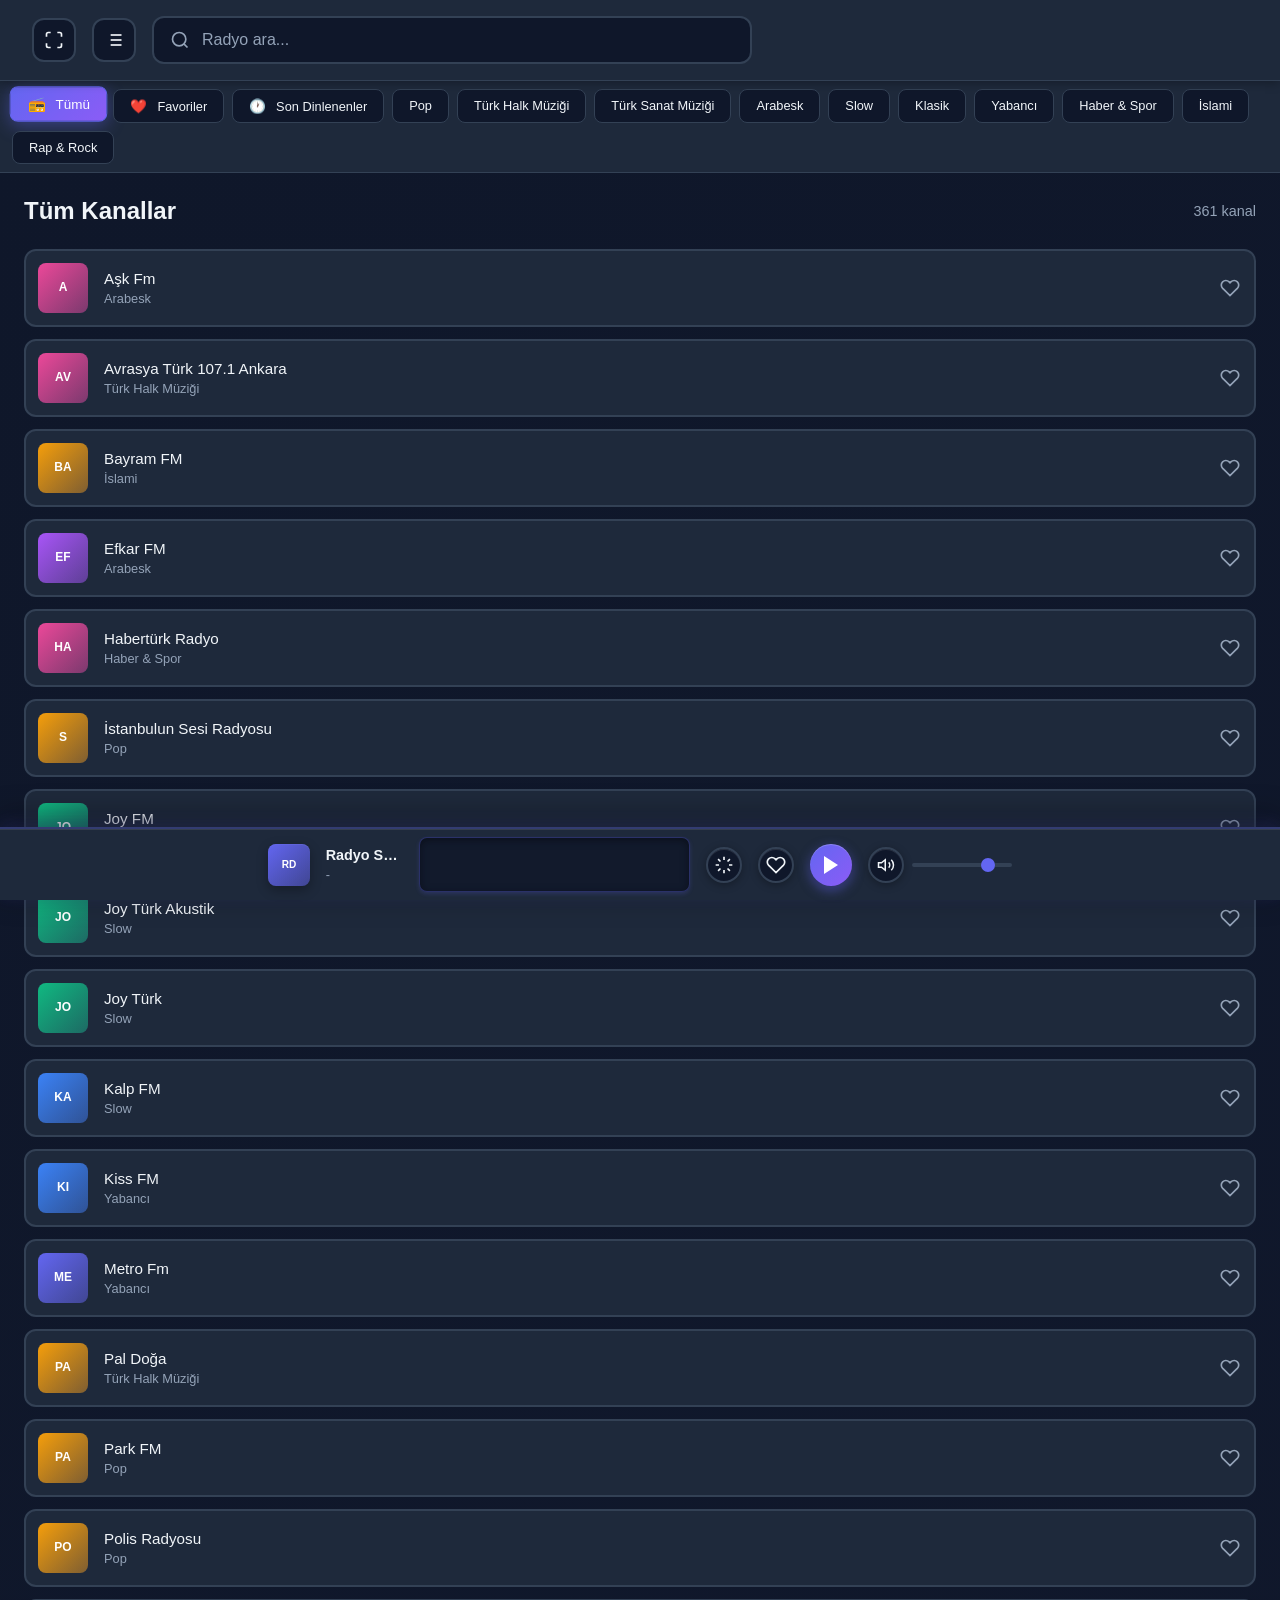
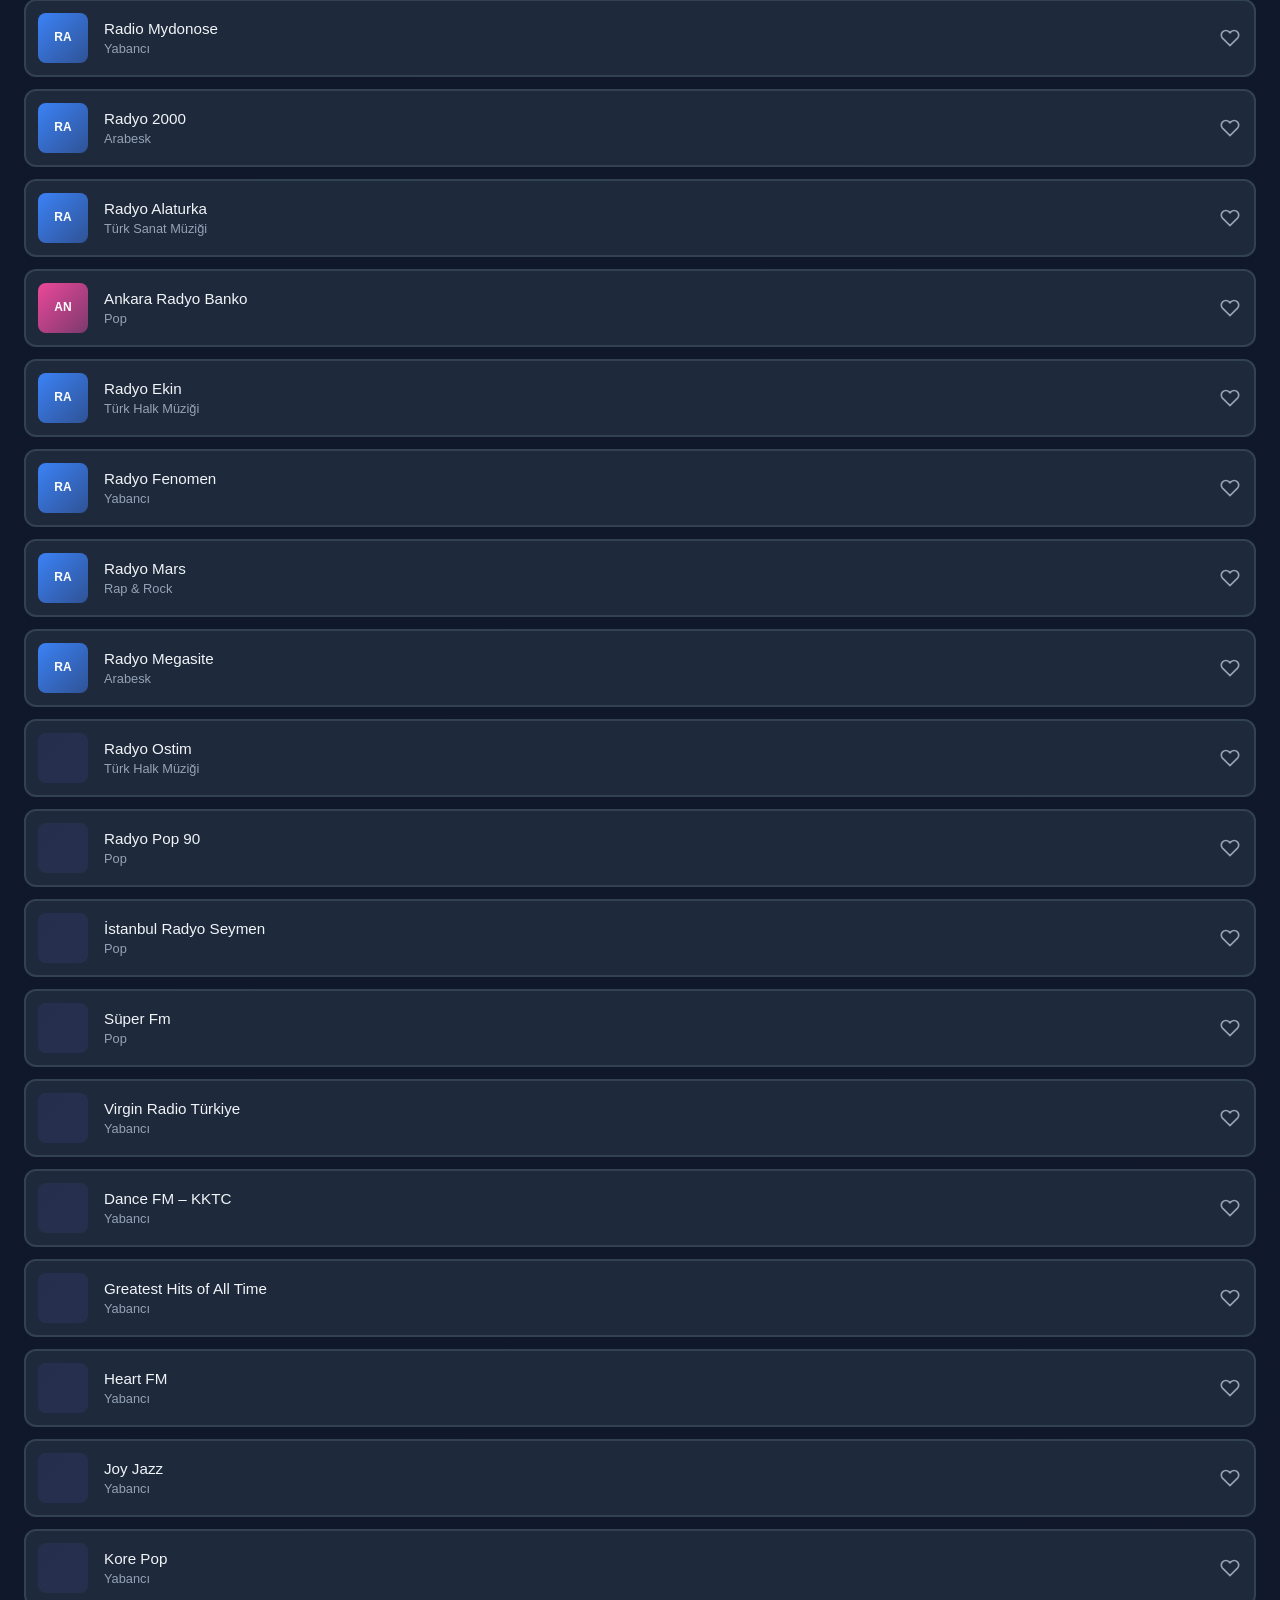
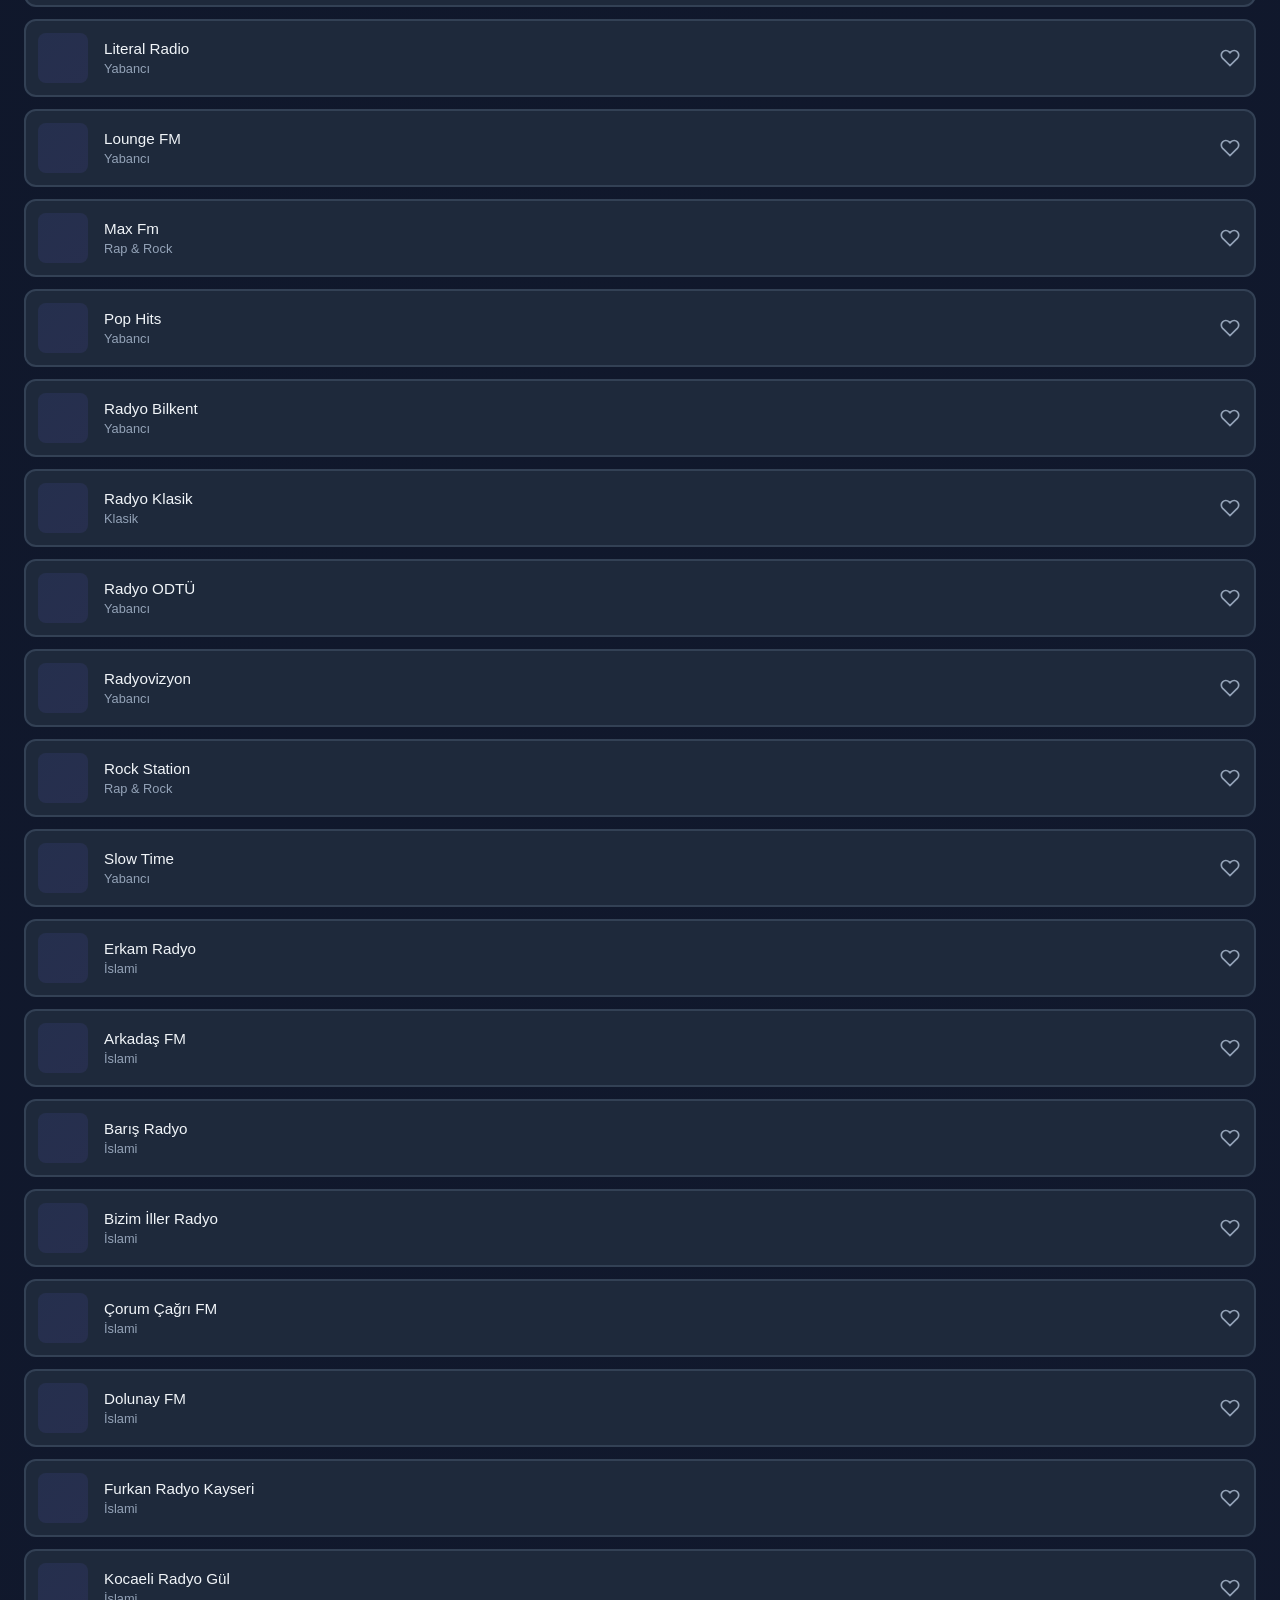
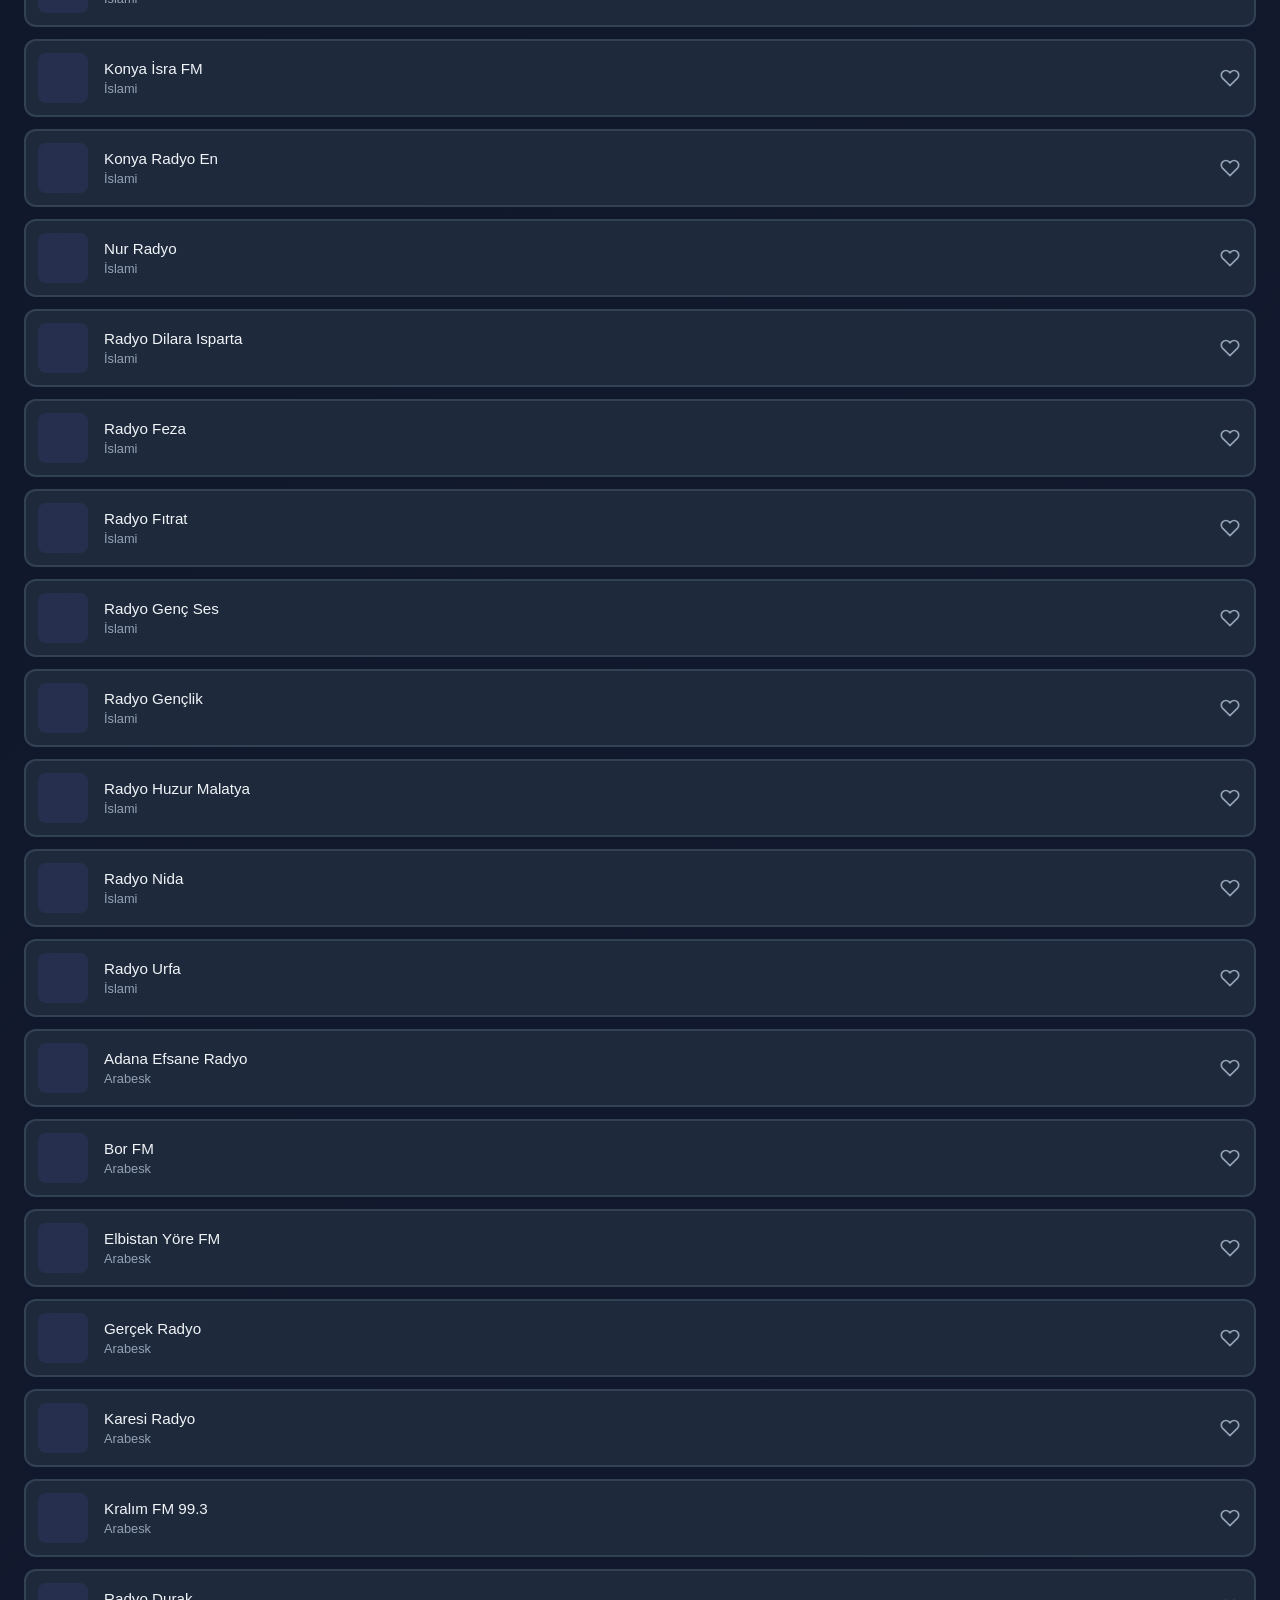
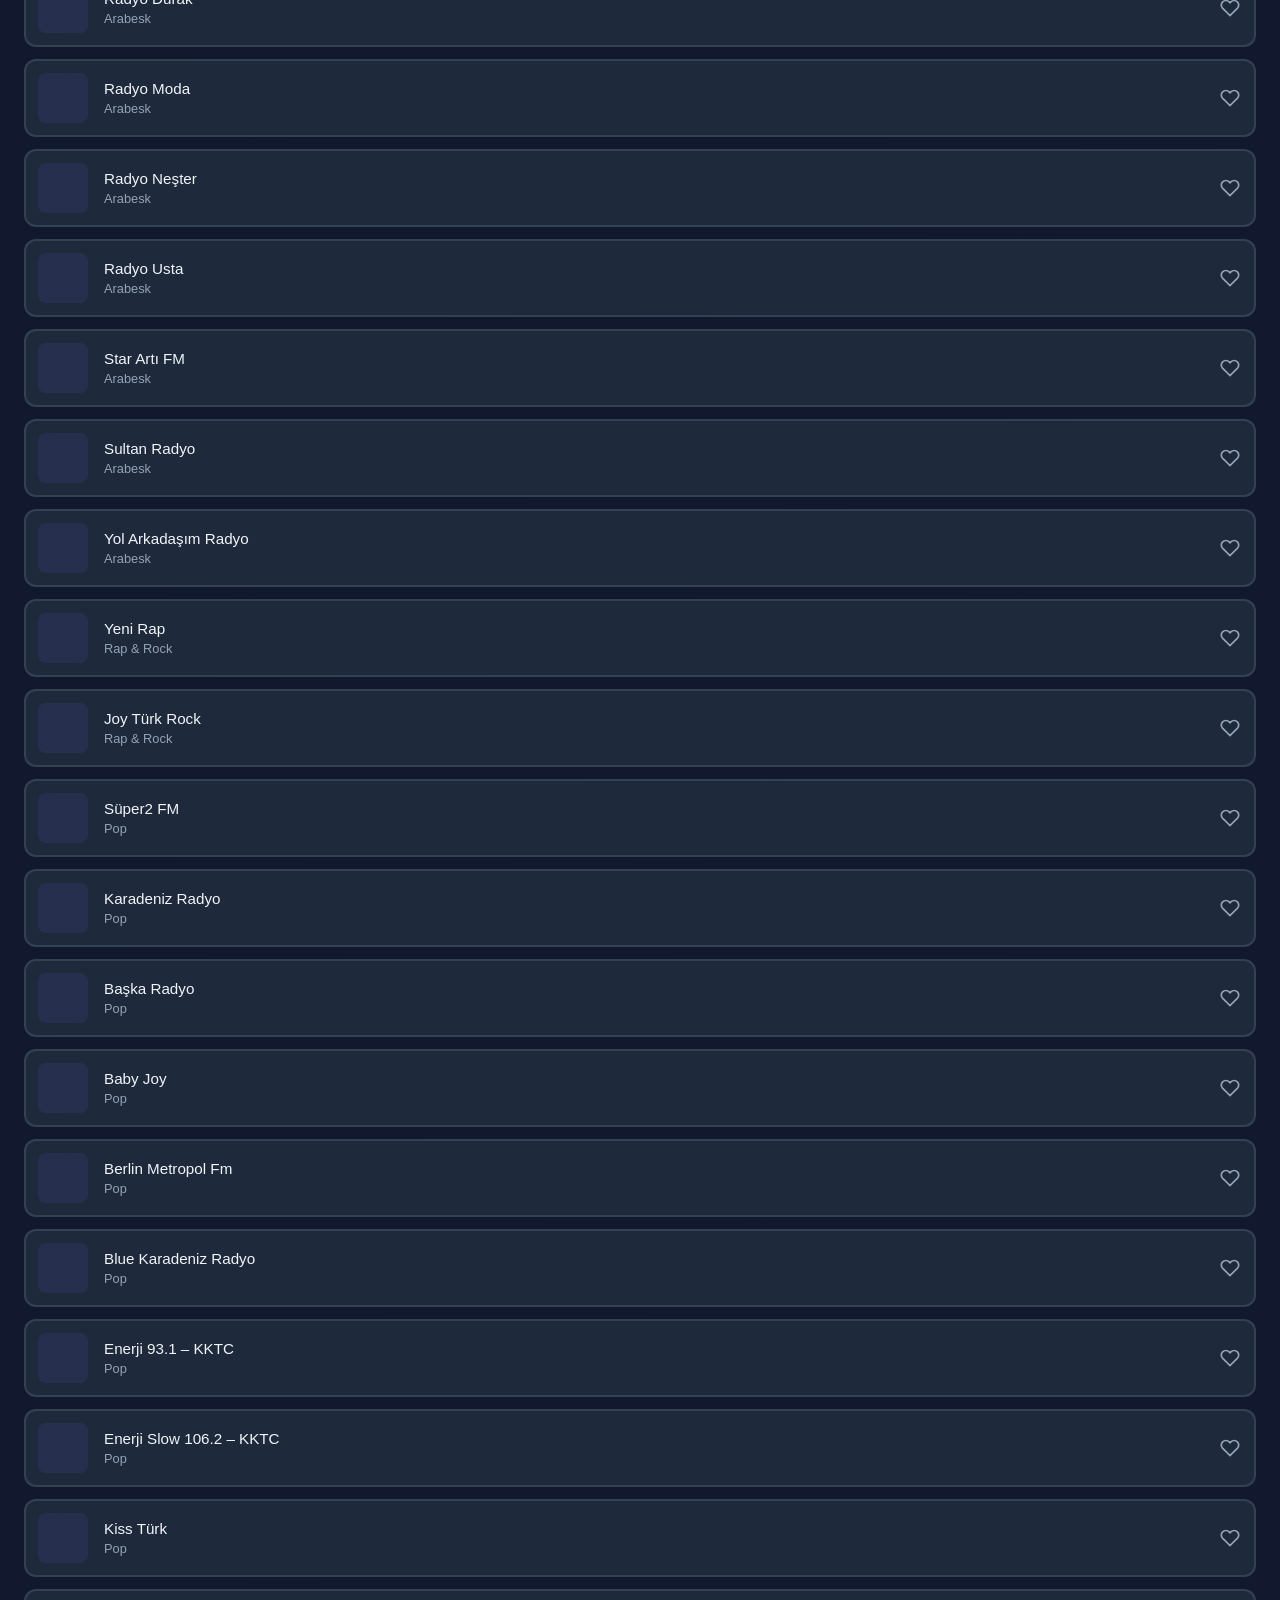
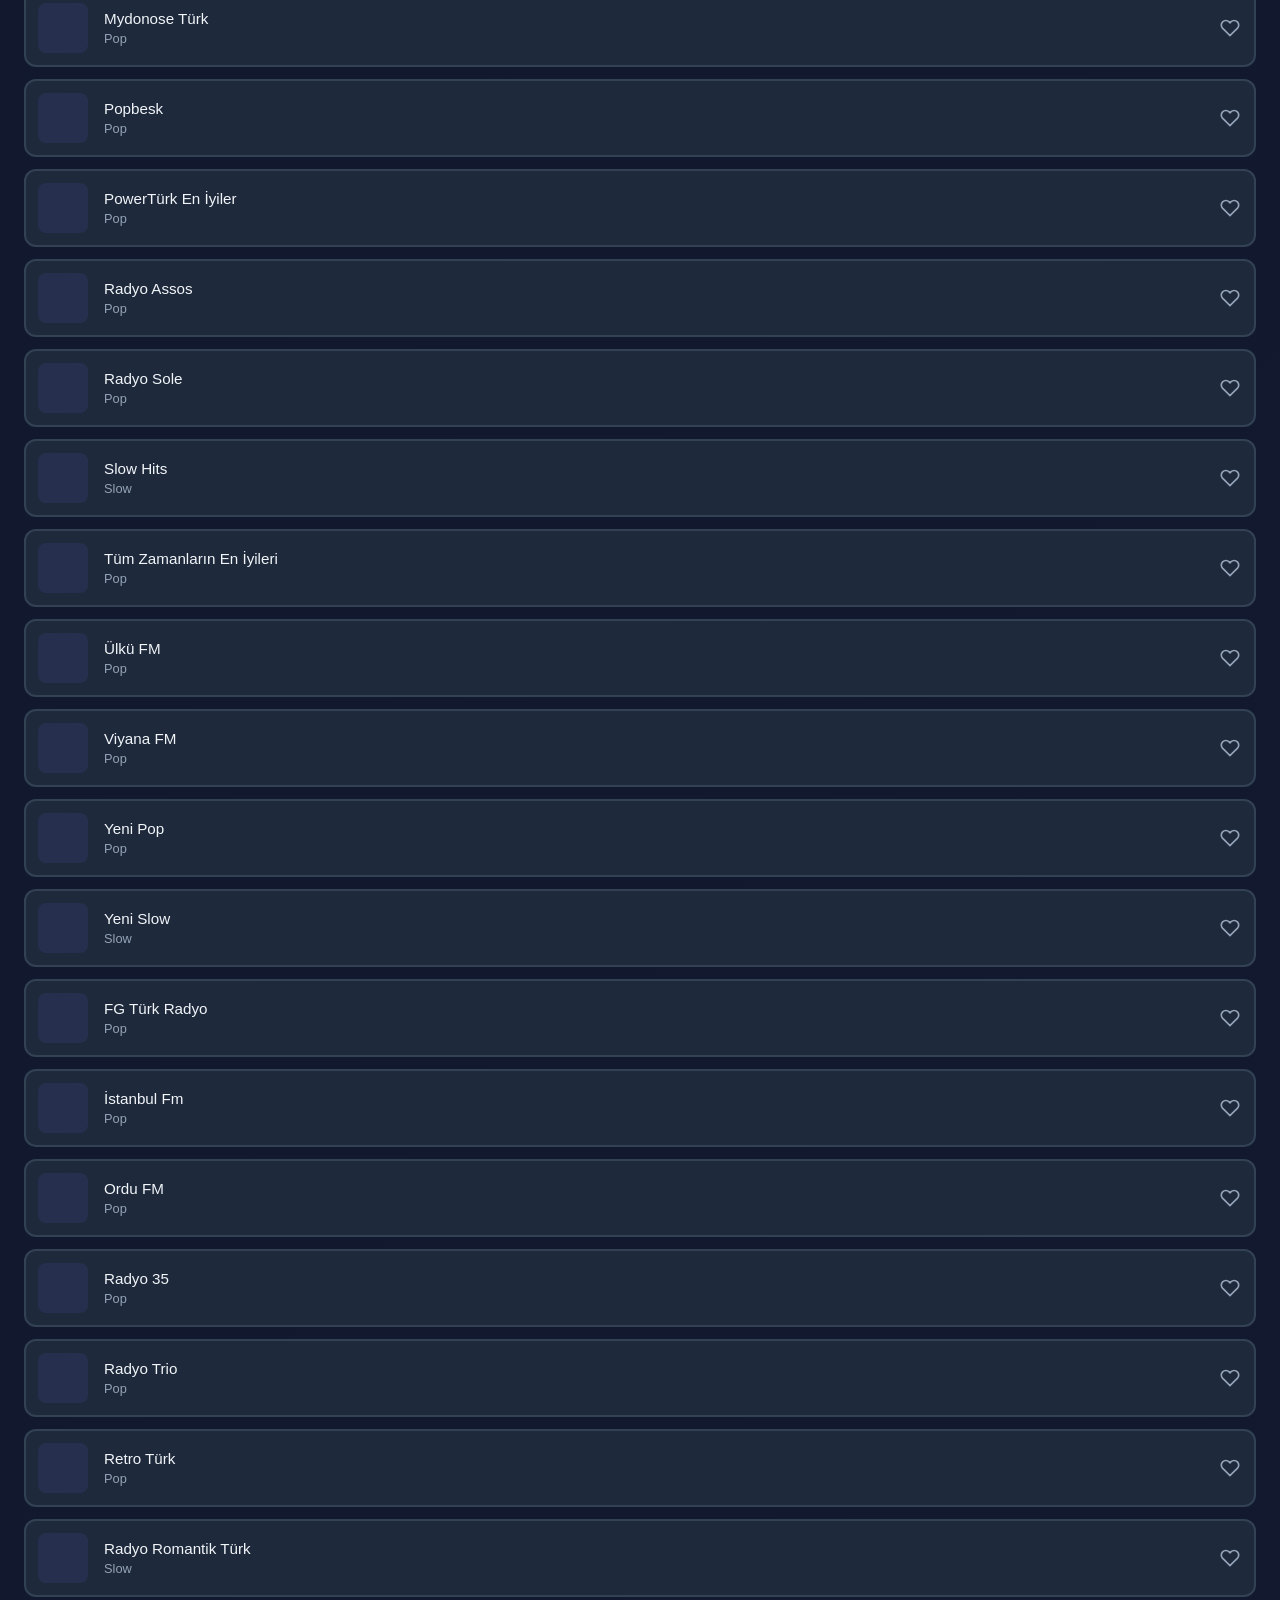
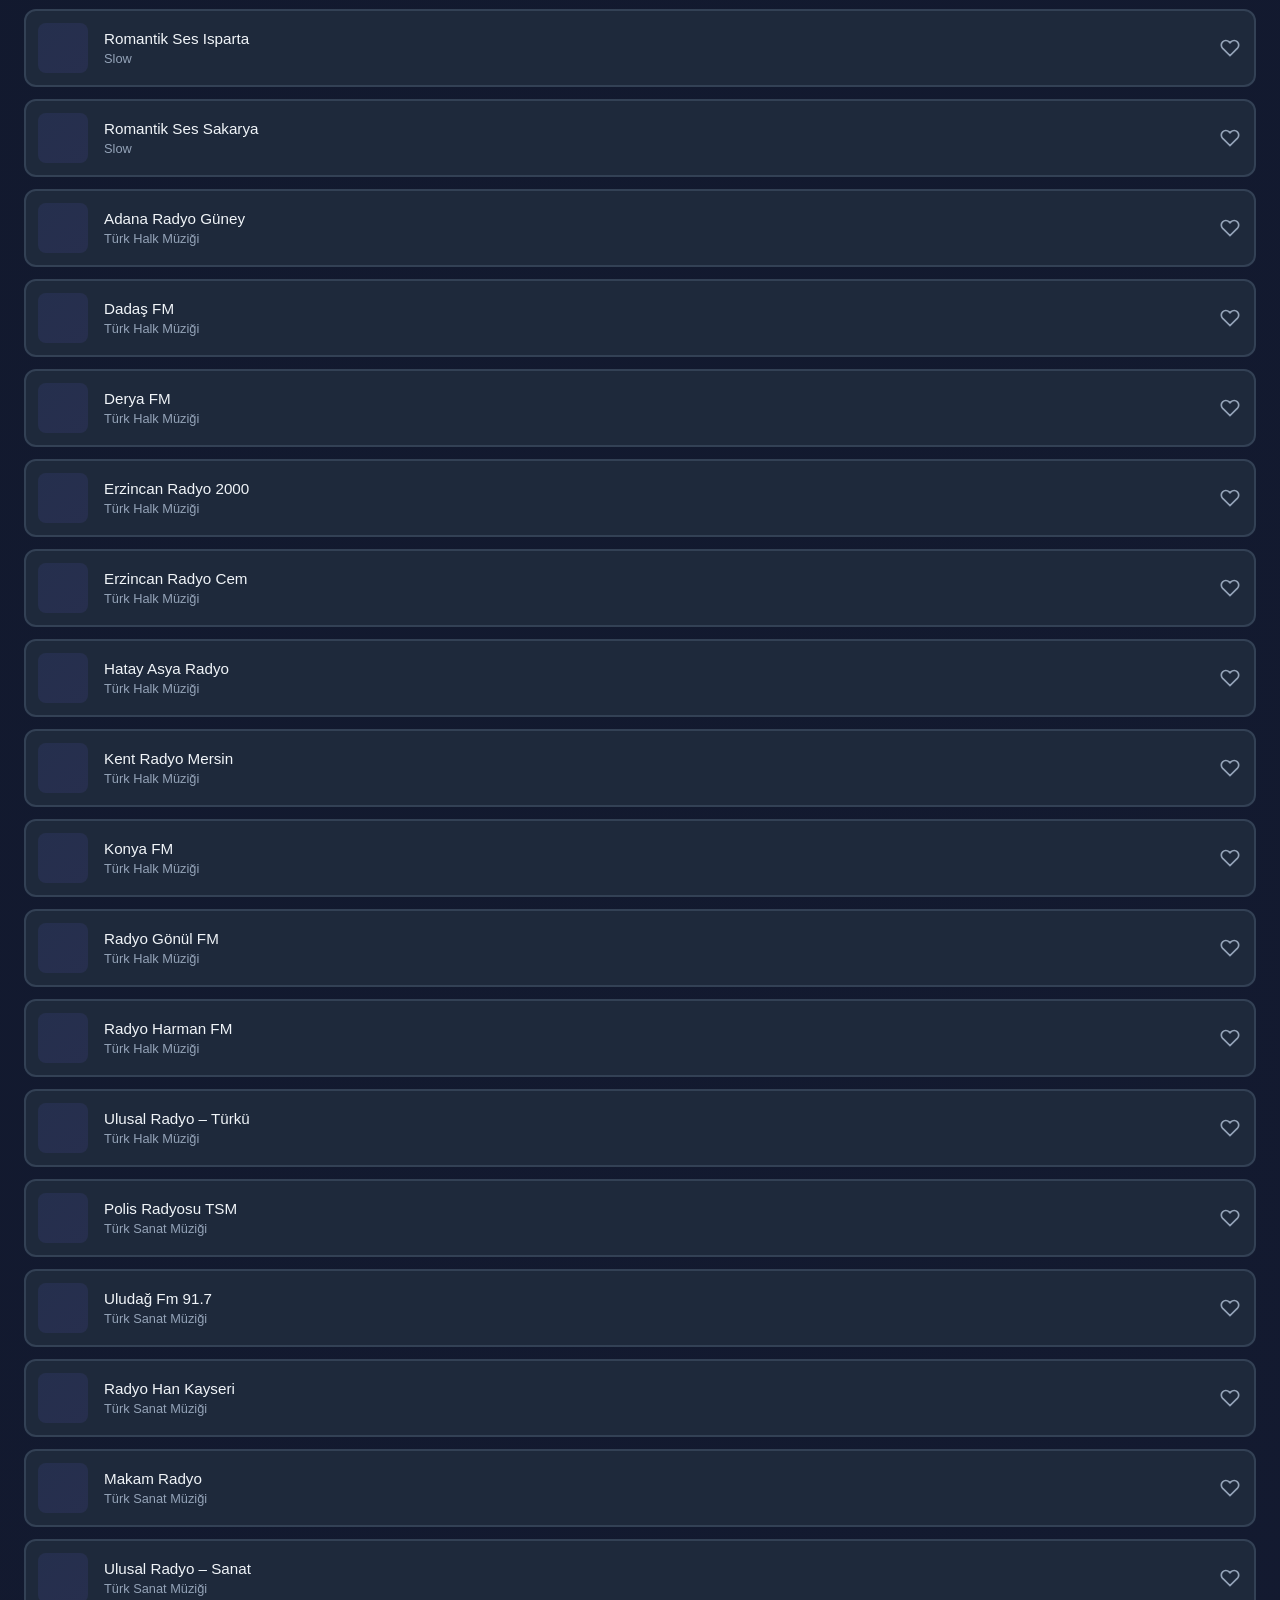
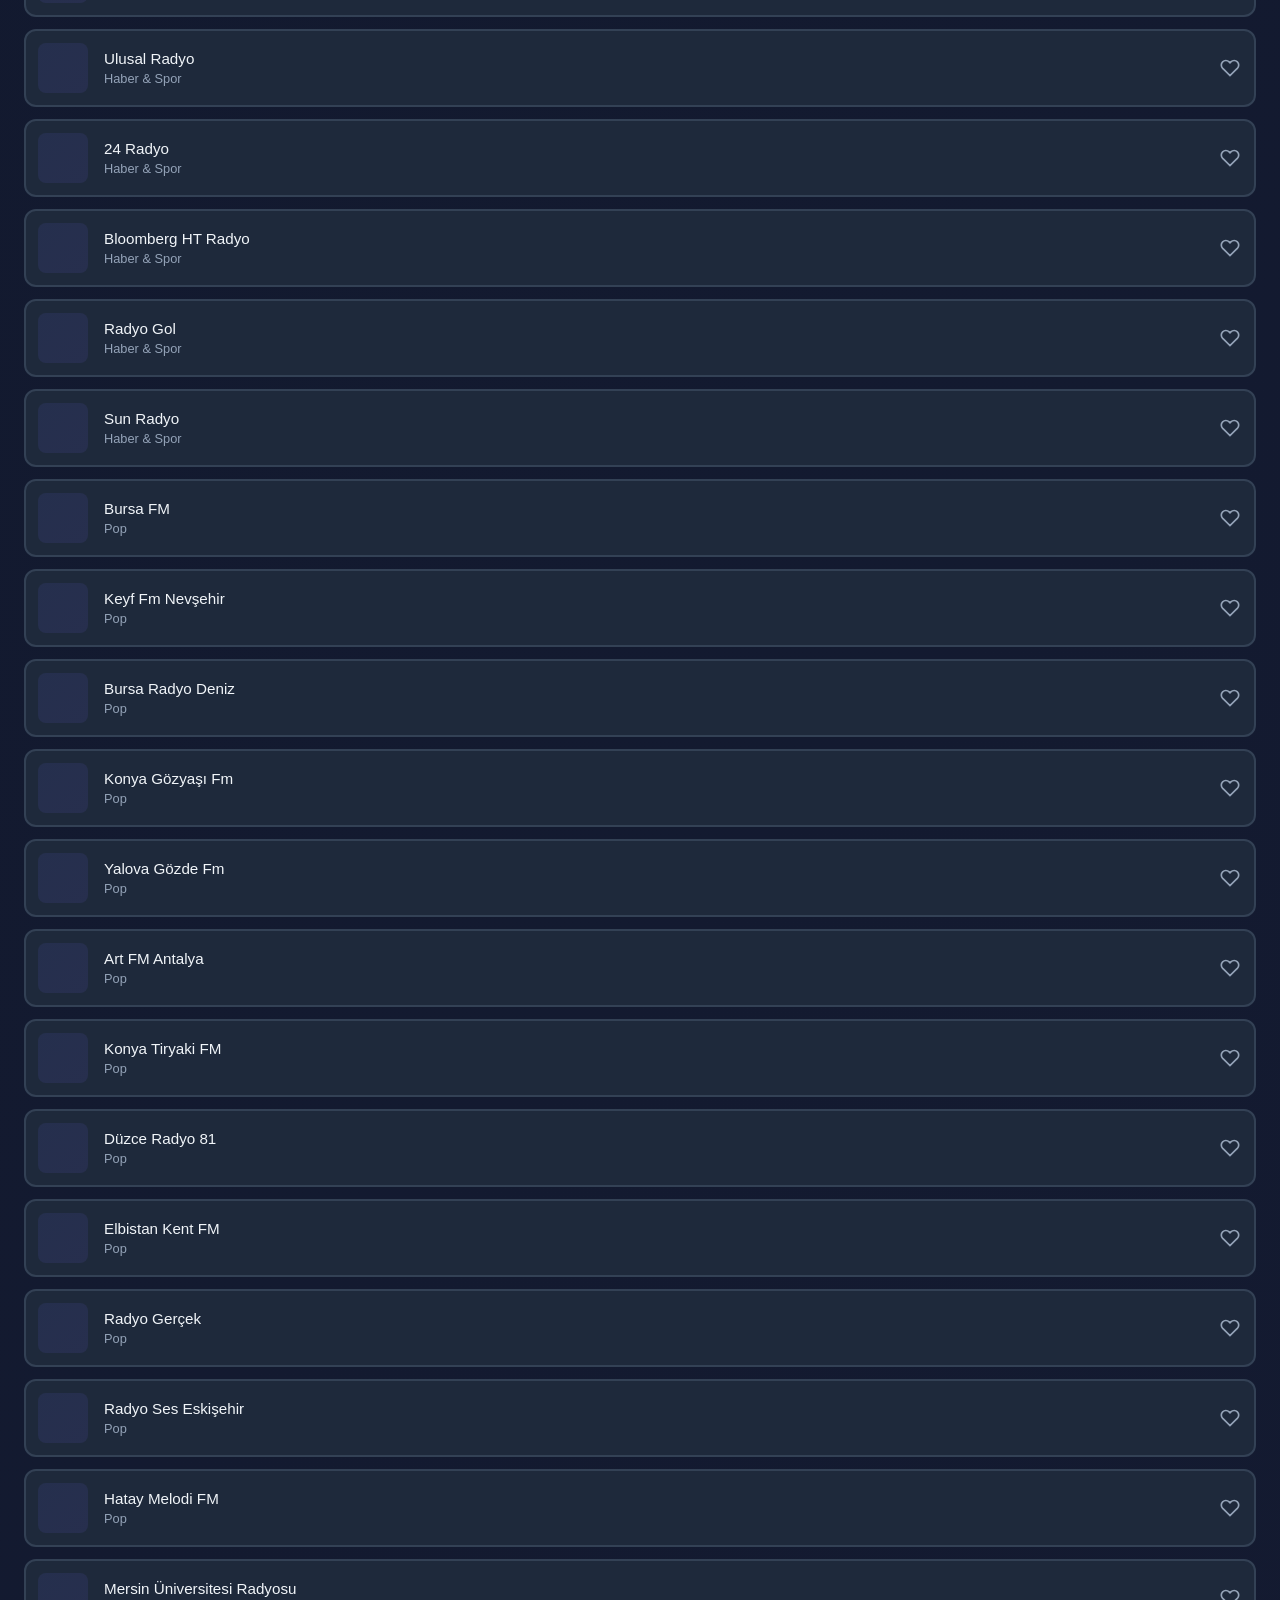
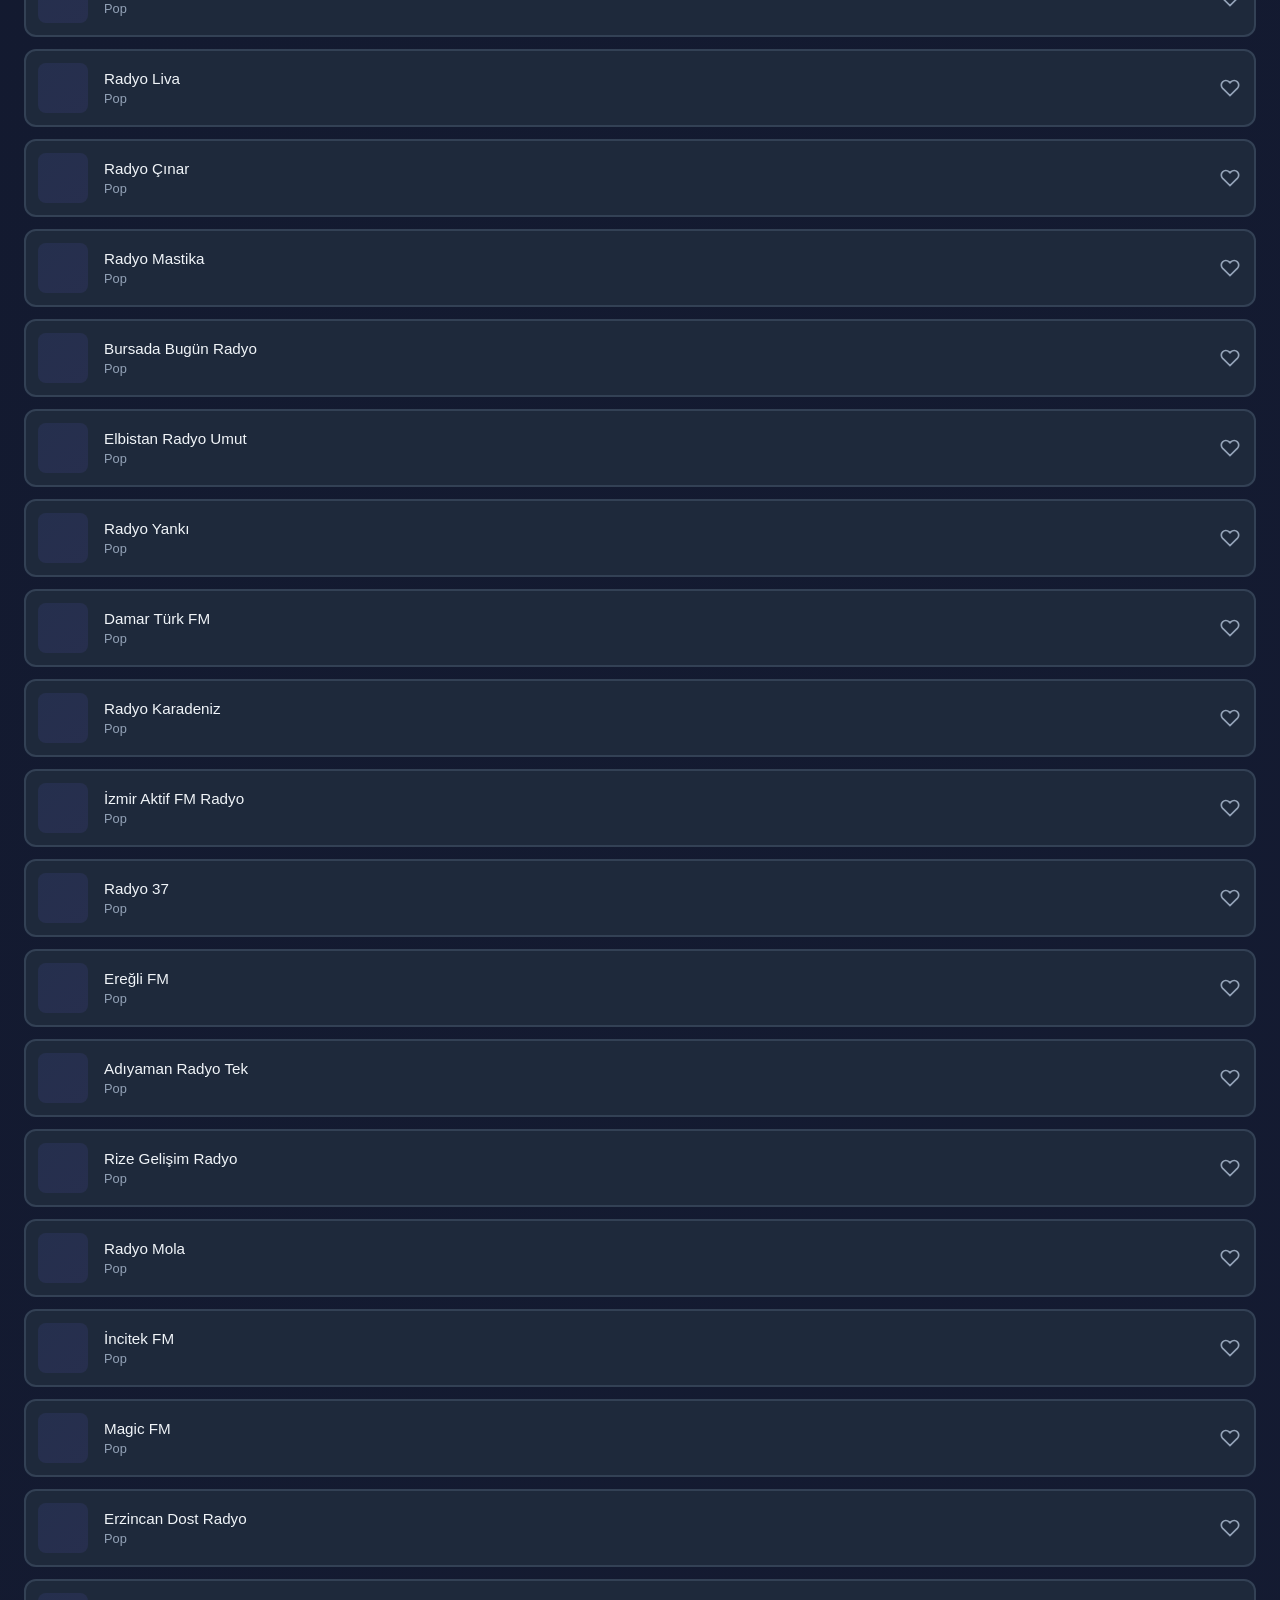
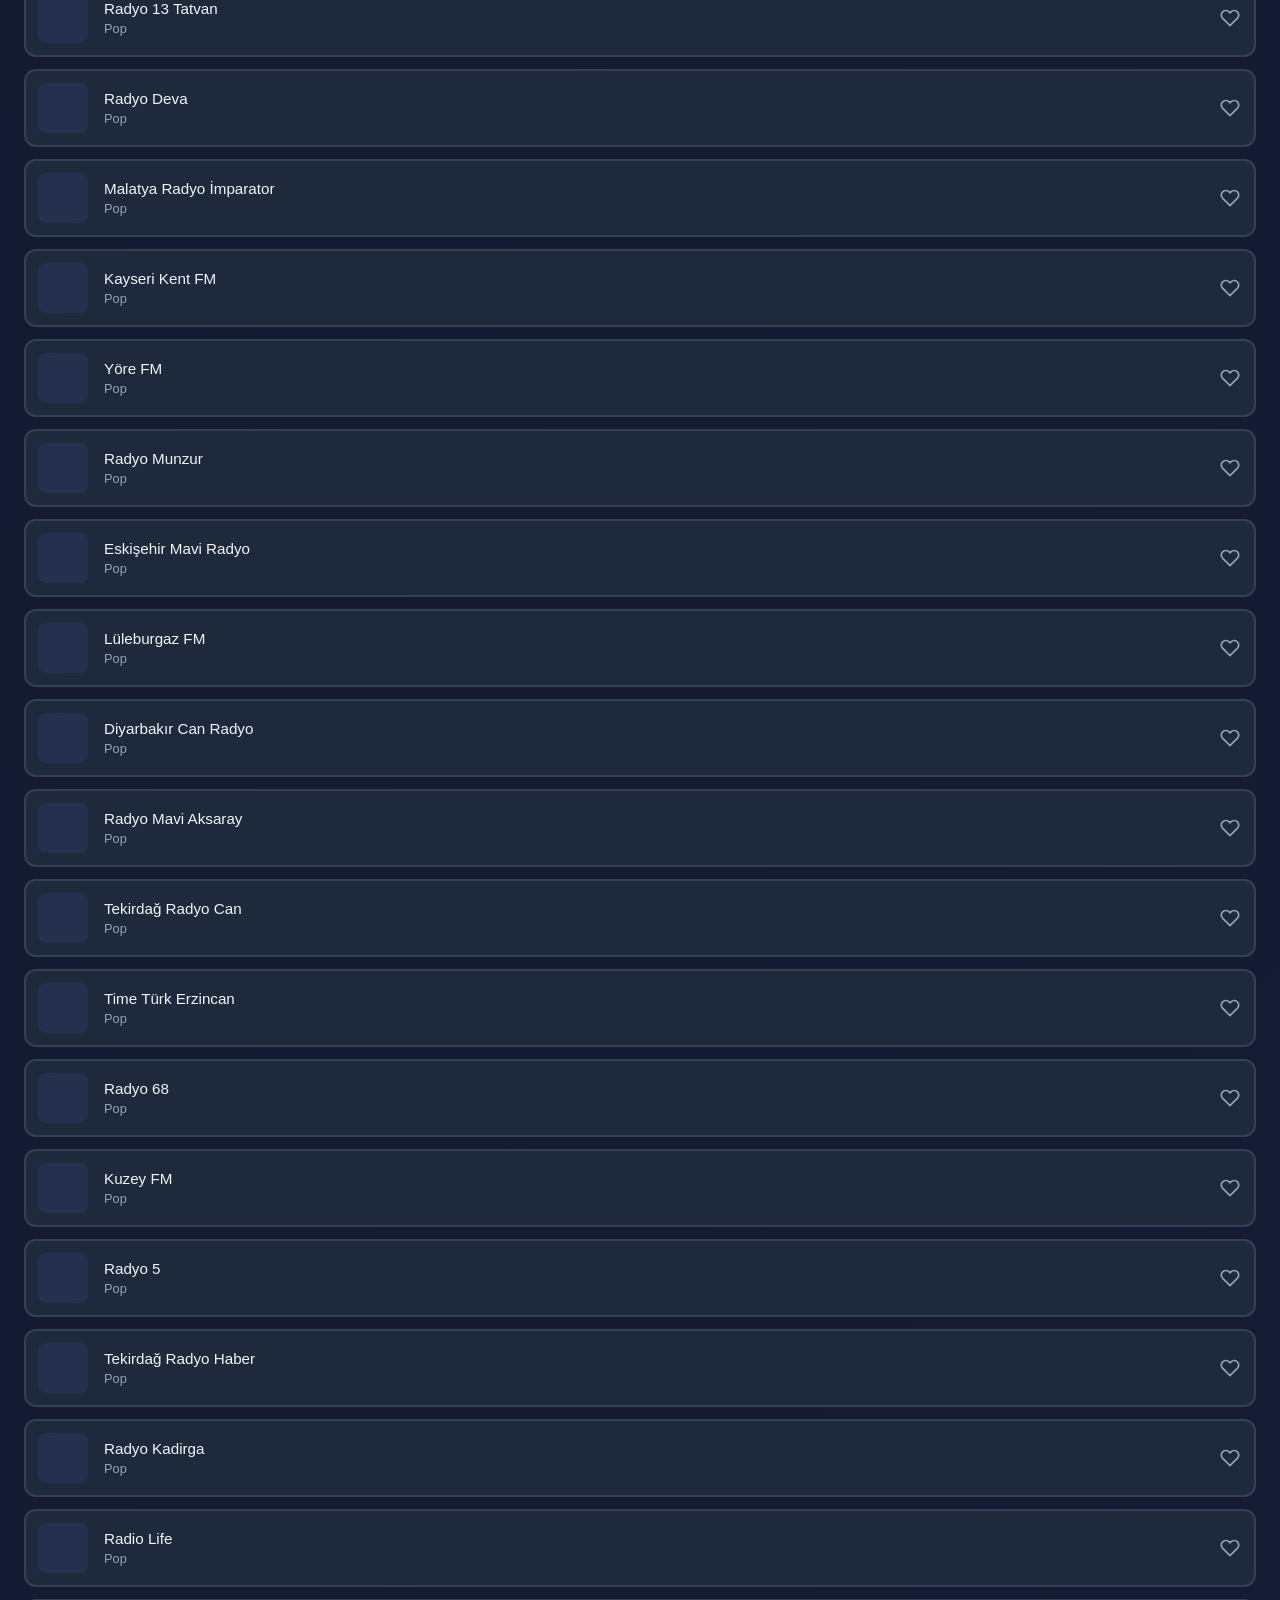
==== commit b270c394: "Add files via upload" ====
--- a/index.html
+++ b/index.html
@@ -82,7 +82,71 @@
                 </div>
             </div>
             <div class="player-spectrum-wrapper">
+                <div class="player-progress-container">
+                    <img id="stationLogoSmall" src="[data-uri]" alt="Radyo Logo" class="player-logo-small">
+                    <div class="player-progress-content">
+                        <div id="stationNameProgress" class="player-station-name-progress">Radyo Seçin</div>
+                        <div class="player-progress-bar">
+                            <div class="player-progress-fill" id="playerProgressFill"></div>
+                        </div>
+                        <div class="player-time-info">
+                            <span class="player-time-current" id="playerTimeCurrent">0:00</span>
+                            <span class="player-time-separator">/</span>
+                            <span class="player-time-duration" id="playerTimeDuration">0:00</span>
+                        </div>
+                    </div>
+                </div>
                 <canvas id="playerSpectrumCanvas" class="player-spectrum-canvas"></canvas>
+            </div>
+            <div class="player-navigation-controls">
+                <button class="player-btn prev-btn" id="prevStationBtn" title="Önceki kanal">
+                    <svg width="20" height="20" viewBox="0 0 24 24" fill="none" stroke="currentColor" stroke-width="2">
+                        <polygon points="19 20 9 12 19 4 19 20"></polygon>
+                        <line x1="5" y1="19" x2="5" y2="5"></line>
+                    </svg>
+                </button>
+                <button class="player-btn zoom-toggle-btn-fullscreen" id="zoomToggleBtnFullscreen" title="Yakınlaştır">
+                    <svg class="fullscreen-icon" width="20" height="20" viewBox="0 0 24 24" fill="none" stroke="currentColor" stroke-width="2">
+                        <path d="M8 3H5a2 2 0 0 0-2 2v3m18 0V5a2 2 0 0 0-2-2h-3m0 18h3a2 2 0 0 0 2-2v-3M3 16v3a2 2 0 0 0 2 2h3"></path>
+                    </svg>
+                    <svg class="fullscreen-exit-icon" width="20" height="20" viewBox="0 0 24 24" fill="none" stroke="currentColor" stroke-width="2" style="display: none;">
+                        <path d="M8 3v3a2 2 0 0 1-2 2H3m18 0h-3a2 2 0 0 1-2-2V3m0 18v-3a2 2 0 0 1 2-2h3M3 16h3a2 2 0 0 1 2 2v3"></path>
+                    </svg>
+                </button>
+                <button class="player-btn spectrum-style-toggle" id="spectrumStyleToggleFullscreen" title="Spektrum stilini değiştir">
+                    <svg width="20" height="20" viewBox="0 0 24 24" fill="none" stroke="currentColor" stroke-width="2">
+                        <path d="M12 2v4M12 18v4M4.93 4.93l2.83 2.83M16.24 16.24l2.83 2.83M2 12h4M18 12h4M4.93 19.07l2.83-2.83M16.24 7.76l2.83-2.83"></path>
+                    </svg>
+                </button>
+                <button class="player-btn favorite-btn" id="playerFavoriteBtnFullscreen" title="Favorilere ekle">
+                    <svg width="20" height="20" viewBox="0 0 24 24" fill="none" stroke="currentColor" stroke-width="2">
+                        <path d="M20.84 4.61a5.5 5.5 0 0 0-7.78 0L12 5.67l-1.06-1.06a5.5 5.5 0 0 0-7.78 7.78l1.06 1.06L12 21.23l7.78-7.78 1.06-1.06a5.5 5.5 0 0 0 0-7.78z"></path>
+                    </svg>
+                </button>
+                <button class="player-btn play-pause-btn" id="playPauseBtnFullscreen" title="Oynat">
+                    <svg class="play-icon" width="24" height="24" viewBox="0 0 24 24" fill="currentColor">
+                        <polygon points="5 3 19 12 5 21 5 3"></polygon>
+                    </svg>
+                    <svg class="pause-icon" width="24" height="24" viewBox="0 0 24 24" fill="currentColor" style="display: none;">
+                        <rect x="6" y="4" width="4" height="16"></rect>
+                        <rect x="14" y="4" width="4" height="16"></rect>
+                    </svg>
+                </button>
+                <div class="volume-control">
+                    <button class="player-btn volume-btn" id="volumeBtnFullscreen">
+                        <svg class="volume-icon" width="18" height="18" viewBox="0 0 24 24" fill="none" stroke="currentColor" stroke-width="2">
+                            <polygon points="11 5 6 9 2 9 2 15 6 15 11 19 11 5"></polygon>
+                            <path d="M19.07 4.93a10 10 0 0 1 0 14.14M15.54 8.46a5 5 0 0 1 0 7.07"></path>
+                        </svg>
+                    </button>
+                    <input type="range" id="volumeSliderFullscreen" class="volume-slider" min="0" max="100" value="80">
+                </div>
+                <button class="player-btn next-btn" id="nextStationBtn" title="Sonraki kanal">
+                    <svg width="20" height="20" viewBox="0 0 24 24" fill="none" stroke="currentColor" stroke-width="2">
+                        <polygon points="5 4 15 12 5 20 5 4"></polygon>
+                        <line x1="19" y1="5" x2="19" y2="19"></line>
+                    </svg>
+                </button>
             </div>
             <div class="player-controls">
                 <button class="player-btn spectrum-style-toggle" id="spectrumStyleToggle" title="Spektrum stilini değiştir">
--- a/styles.css
+++ b/styles.css
@@ -660,7 +660,7 @@
     width: 100vw;
     height: 100vh;
     min-height: 100vh;
-    padding: 3rem;
+    padding: 1.5rem;
     z-index: 10001;
     background: linear-gradient(135deg, var(--background) 0%, #1a1f3a 100%);
     border: none;
@@ -670,70 +670,301 @@
 
 .bottom-player.player-fullscreen .player-content {
     flex-direction: column;
-    gap: 3rem;
+    gap: 1rem;
     max-width: 100%;
     height: 100%;
     justify-content: center;
     align-items: center;
-    padding: 2rem;
+    padding: 1rem;
+    overflow: hidden;
+    box-sizing: border-box;
+    display: flex;
+    transition: transform 0.3s ease;
 }
 
 .bottom-player.player-fullscreen .player-station-info {
-    flex-direction: column;
-    align-items: center;
-    text-align: center;
-    gap: 2rem;
-    flex: 0 0 auto;
-    width: 100%;
-    max-width: 600px;
+    display: none !important;
+    visibility: hidden !important;
+    opacity: 0 !important;
 }
 
 .bottom-player.player-fullscreen .player-logo {
-    width: 180px;
-    height: 180px;
+    width: 160px;
+    height: 160px;
     border-radius: 20px;
-    box-shadow: 0 8px 32px rgba(0, 0, 0, 0.5);
+    box-shadow: 0 12px 40px rgba(0, 0, 0, 0.4),
+                0 4px 12px rgba(99, 102, 241, 0.3),
+                inset 0 1px 0 rgba(255, 255, 255, 0.1);
+    display: block !important;
+    visibility: visible !important;
+    opacity: 1 !important;
+    object-fit: cover;
+    border: 3px solid rgba(99, 102, 241, 0.2);
+    transition: transform 0.3s ease, box-shadow 0.3s ease;
+    background: linear-gradient(135deg, rgba(99, 102, 241, 0.1), rgba(139, 92, 246, 0.1));
+}
+
+.bottom-player.player-fullscreen .player-logo:hover {
+    transform: scale(1.05);
+    box-shadow: 0 16px 48px rgba(0, 0, 0, 0.5),
+                0 6px 16px rgba(99, 102, 241, 0.4),
+                inset 0 1px 0 rgba(255, 255, 255, 0.15);
 }
 
 .bottom-player.player-fullscreen .player-info {
     align-items: center;
     text-align: center;
     width: 100%;
+    display: flex !important;
+    visibility: visible !important;
+    opacity: 1 !important;
+    flex-direction: column !important;
+    gap: 0.5rem;
 }
 
 .bottom-player.player-fullscreen .player-station-name {
-    font-size: 2.5rem;
+    font-size: 2.25rem;
     font-weight: 700;
-    margin-bottom: 0.75rem;
+    margin: 0;
     text-align: center;
     color: var(--text-primary);
+    display: block !important;
+    visibility: visible !important;
+    opacity: 1 !important;
+    text-shadow: 0 2px 8px rgba(0, 0, 0, 0.3);
+    letter-spacing: 0.5px;
+    line-height: 1.2;
+    word-wrap: break-word;
+    overflow-wrap: break-word;
+    max-width: 100%;
+    padding: 0 1rem;
 }
 
 .bottom-player.player-fullscreen .player-station-group {
-    font-size: 1.5rem;
+    font-size: 1.3rem;
     text-align: center;
     color: var(--text-secondary);
+    display: block !important;
+    visibility: visible !important;
+    opacity: 1 !important;
+    font-weight: 500;
+    letter-spacing: 0.3px;
+    margin: 0;
+    padding: 0 1rem;
+    text-shadow: 0 1px 4px rgba(0, 0, 0, 0.2);
 }
 
 .bottom-player.player-fullscreen .player-spectrum-wrapper {
-    flex: 1;
+    flex: 1 1 auto;
     width: 100%;
-    max-width: 1200px;
-    height: 60%;
-    min-height: 400px;
-    max-height: 600px;
-    border-radius: 20px;
+    max-width: 1000px;
+    height: auto;
+    min-height: 0;
+    max-height: none;
+    border-radius: 16px;
     box-shadow: 0 8px 32px rgba(0, 0, 0, 0.5);
     border: 2px solid rgba(99, 102, 241, 0.3);
+    order: 1;
+    display: flex !important;
+    visibility: visible !important;
+    opacity: 1 !important;
+    flex-direction: column;
+    gap: 0.75rem;
+    padding: 1rem;
+    box-sizing: border-box;
+    overflow: visible;
+    min-width: 0;
+    flex-shrink: 1;
+}
+
+.bottom-player.player-fullscreen .player-spectrum-wrapper .player-spectrum-canvas {
+    flex: 1;
+    min-height: 200px;
+    width: 100%;
+    height: 100%;
+    display: block !important;
+    visibility: visible !important;
+    opacity: 1 !important;
+    order: 2;
+}
+
+.player-progress-container {
+    display: none;
+    width: 100%;
+    max-width: 100%;
+    gap: 1.5rem;
+    flex-direction: row;
+    align-items: center;
+    justify-content: flex-start;
+    flex-shrink: 0;
+    min-height: 150px;
+    padding: 0.5rem 0;
+}
+
+.bottom-player.player-fullscreen .player-spectrum-wrapper .player-progress-container {
+    display: flex !important;
+    visibility: visible !important;
+    opacity: 1 !important;
+    flex-shrink: 0;
+    order: 1;
+}
+
+.player-logo-small {
+    width: 140px;
+    height: 140px;
+    border-radius: 16px;
+    object-fit: cover;
+    flex-shrink: 0;
+    box-shadow: 0 4px 12px rgba(0, 0, 0, 0.3);
+    border: 2px solid rgba(99, 102, 241, 0.3);
+    display: block !important;
+    visibility: visible !important;
+    opacity: 1 !important;
+}
+
+.player-progress-content {
+    flex: 1;
+    display: flex;
+    flex-direction: column;
+    gap: 0.75rem;
+    min-width: 0;
+    justify-content: center;
+    overflow: hidden;
+    box-sizing: border-box;
+}
+
+.player-station-name-progress {
+    font-size: 1.4rem;
+    font-weight: 700;
+    color: var(--text-primary);
+    text-align: left;
+    white-space: nowrap;
+    overflow: hidden;
+    text-overflow: ellipsis;
+    display: block !important;
+    visibility: visible !important;
+    opacity: 1 !important;
+    line-height: 1.3;
+    margin-bottom: 0.25rem;
+    max-width: 100%;
+    box-sizing: border-box;
+}
+
+.player-progress-bar {
+    width: 100%;
+    height: 6px;
+    background: rgba(255, 255, 255, 0.1);
+    border-radius: 3px;
+    overflow: hidden;
+    position: relative;
+    cursor: pointer;
+}
+
+.player-progress-fill {
+    height: 100%;
+    background: linear-gradient(90deg, #6366f1, #8b5cf6);
+    border-radius: 3px;
+    width: 0%;
+    transition: width 0.1s linear;
+    box-shadow: 0 0 10px rgba(99, 102, 241, 0.5);
+}
+
+.player-time-info {
+    display: flex;
+    align-items: center;
+    gap: 0.5rem;
+    font-size: 0.9rem;
+    color: var(--text-secondary);
+    font-weight: 500;
+}
+
+.player-time-current,
+.player-time-duration {
+    min-width: 40px;
+    text-align: center;
+}
+
+.player-time-separator {
+    color: var(--text-secondary);
+    opacity: 0.6;
+}
+
+.player-navigation-controls {
+    display: none;
+    gap: 0.75rem;
+    justify-content: center;
+    align-items: center;
+    width: 100%;
+    max-width: 800px;
+    order: 3;
+    flex: 0 0 auto;
+    flex-wrap: wrap;
+}
+
+.bottom-player.player-fullscreen .player-navigation-controls {
+    display: flex !important;
+    visibility: visible !important;
+    opacity: 1 !important;
+    order: 2;
+    flex-shrink: 0;
+    flex-grow: 0;
+    width: 100%;
+    max-width: 1000px;
+    justify-content: center;
+}
+
+.bottom-player.player-fullscreen .player-navigation-controls .player-btn {
+    width: 56px;
+    height: 56px;
+    border-width: 3px;
+    box-shadow: 0 4px 16px rgba(0, 0, 0, 0.3);
+    flex-shrink: 0;
+}
+
+.bottom-player.player-fullscreen .player-navigation-controls .player-btn svg {
+    width: 26px;
+    height: 26px;
+}
+
+.bottom-player.player-fullscreen .player-navigation-controls .zoom-toggle-btn-fullscreen {
+    width: 56px;
+    height: 56px;
+    border-width: 3px;
+    box-shadow: 0 4px 16px rgba(0, 0, 0, 0.3);
+    flex-shrink: 0;
+}
+
+.bottom-player.player-fullscreen .player-navigation-controls .zoom-toggle-btn-fullscreen svg {
+    width: 26px;
+    height: 26px;
+}
+
+.bottom-player.player-fullscreen .player-navigation-controls .play-pause-btn {
+    width: 64px;
+    height: 64px;
+}
+
+.bottom-player.player-fullscreen .player-navigation-controls .play-pause-btn svg {
+    width: 30px;
+    height: 30px;
+}
+
+.bottom-player.player-fullscreen .player-navigation-controls .volume-control {
+    display: flex;
+    align-items: center;
+    gap: 0.5rem;
+    flex-shrink: 0;
+}
+
+.bottom-player.player-fullscreen .player-navigation-controls .volume-slider {
+    width: 100px;
+    height: 6px;
 }
 
 .bottom-player.player-fullscreen .player-controls {
-    flex: 0 0 auto;
-    gap: 2rem;
-    margin-top: 2rem;
-    width: 100%;
-    max-width: 600px;
-    justify-content: center;
+    display: none !important;
+    visibility: hidden !important;
+    opacity: 0 !important;
 }
 
 .bottom-player.player-fullscreen .player-btn {
@@ -820,6 +1051,8 @@
 
 .player-spectrum-canvas {
     width: 100%;
+    flex: 1;
+    min-height: 0;
     height: 100%;
     display: block;
     min-width: 200px;
@@ -1061,6 +1294,99 @@
 
 /* Responsive - Portrait (Dikey Ekran) ve Küçük Ekranlar */
 @media (orientation: portrait), (max-width: 768px) {
+    .bottom-player.player-fullscreen {
+        padding: 1.5rem;
+    }
+    
+    .bottom-player.player-fullscreen .player-content {
+        padding: 1rem;
+        gap: 0.75rem;
+    }
+    
+    .bottom-player.player-fullscreen .player-station-info {
+        gap: 1rem;
+        padding: 0.5rem 0;
+    }
+    
+    .bottom-player.player-fullscreen .player-logo {
+        width: 130px;
+        height: 130px;
+        border-radius: 18px;
+    }
+    
+    .bottom-player.player-fullscreen .player-station-name {
+        font-size: 1.9rem;
+        padding: 0 0.75rem;
+    }
+    
+    .bottom-player.player-fullscreen .player-station-group {
+        font-size: 1.15rem;
+        padding: 0 0.75rem;
+    }
+    
+    .bottom-player.player-fullscreen .player-spectrum-wrapper {
+        padding: 1.25rem;
+        gap: 1rem;
+        min-height: 0;
+        max-height: none;
+        display: flex !important;
+        visibility: visible !important;
+        opacity: 1 !important;
+        overflow: visible;
+    }
+    
+    .bottom-player.player-fullscreen .player-spectrum-wrapper .player-spectrum-canvas {
+        display: block !important;
+        visibility: visible !important;
+        opacity: 1 !important;
+        min-height: 180px;
+    }
+    
+    .bottom-player.player-fullscreen .player-spectrum-wrapper .player-progress-container {
+        gap: 1rem;
+        min-height: auto;
+        padding: 0.4rem 0;
+    }
+    
+    .player-logo-small {
+        width: 80px;
+        height: 80px;
+        border-radius: 12px;
+    }
+    
+    .player-station-name-progress {
+        font-size: 1.15rem;
+    }
+    
+    .bottom-player.player-fullscreen .player-navigation-controls {
+        gap: 0.6rem;
+        display: flex !important;
+        visibility: visible !important;
+        opacity: 1 !important;
+    }
+    
+    .bottom-player.player-fullscreen .player-controls {
+        display: none !important;
+        visibility: hidden !important;
+        opacity: 0 !important;
+    }
+    
+    .bottom-player.player-fullscreen .player-station-info {
+        display: none !important;
+        visibility: hidden !important;
+        opacity: 0 !important;
+    }
+    
+    .bottom-player.player-fullscreen .player-navigation-controls .player-btn {
+        width: 48px;
+        height: 48px;
+    }
+    
+    .bottom-player.player-fullscreen .player-navigation-controls .play-pause-btn {
+        width: 56px;
+        height: 56px;
+    }
+    
     .search-bar {
         padding: 0.75rem 1rem;
         gap: 0.75rem;
@@ -1271,7 +1597,77 @@
 }
 
 /* Çok küçük ekranlar (Android telefonlar) */
+/* Tablet responsive for fullscreen */
+@media (max-width: 1024px) and (min-width: 769px) {
+    .bottom-player.player-fullscreen .player-logo {
+        width: 150px;
+        height: 150px;
+    }
+    
+    .bottom-player.player-fullscreen .player-station-name {
+        font-size: 2rem;
+    }
+    
+    .bottom-player.player-fullscreen .player-station-group {
+        font-size: 1.2rem;
+    }
+    
+    .bottom-player.player-fullscreen .player-spectrum-wrapper {
+        display: flex !important;
+        visibility: visible !important;
+        opacity: 1 !important;
+        overflow: visible;
+    }
+    
+    .bottom-player.player-fullscreen .player-spectrum-wrapper .player-spectrum-canvas {
+        display: block !important;
+        visibility: visible !important;
+        opacity: 1 !important;
+    }
+    
+    .bottom-player.player-fullscreen .player-navigation-controls {
+        display: flex !important;
+        visibility: visible !important;
+        opacity: 1 !important;
+    }
+    
+    .bottom-player.player-fullscreen .player-controls {
+        display: none !important;
+        visibility: hidden !important;
+        opacity: 0 !important;
+    }
+    
+    .bottom-player.player-fullscreen .player-station-info {
+        display: none !important;
+        visibility: hidden !important;
+        opacity: 0 !important;
+    }
+}
+
 @media (max-width: 480px) {
+    .bottom-player.player-fullscreen .player-station-info {
+        gap: 0.75rem;
+        padding: 0.25rem 0;
+    }
+    
+    .bottom-player.player-fullscreen .player-logo {
+        width: 100px;
+        height: 100px;
+        border-radius: 14px;
+        border-width: 2px;
+    }
+    
+    .bottom-player.player-fullscreen .player-station-name {
+        font-size: 1.5rem;
+        padding: 0 0.5rem;
+        line-height: 1.25;
+    }
+    
+    .bottom-player.player-fullscreen .player-station-group {
+        font-size: 1rem;
+        padding: 0 0.5rem;
+    }
+    
     .search-bar {
         padding: 0.6rem 0.75rem;
         gap: 0.6rem;
@@ -1488,65 +1884,183 @@
     }
     
     .bottom-player.player-fullscreen {
-        padding: 1.5rem;
+        padding: 1rem;
     }
     
     .bottom-player.player-fullscreen .player-content {
-        gap: 2rem;
+        gap: 0.75rem;
         padding: 1rem;
+        justify-content: center;
+        overflow: hidden;
+        align-items: center;
     }
     
     .bottom-player.player-fullscreen .player-station-info {
-        gap: 1.5rem;
+        display: none !important;
+        visibility: hidden !important;
+        opacity: 0 !important;
+    }
+    
+    .bottom-player.player-fullscreen .player-logo {
+        display: none !important;
+    }
+    
+    .bottom-player.player-fullscreen .player-info {
+        display: none !important;
+    }
+    
+    .bottom-player.player-fullscreen .player-station-name {
+        display: none !important;
+    }
+    
+    .bottom-player.player-fullscreen .player-station-group {
+        display: none !important;
+    }
+    
+    .bottom-player.player-fullscreen .player-spectrum-wrapper {
+        min-height: 0;
+        max-height: none;
+        height: auto;
+        flex: 1 1 auto;
+        padding: 1rem;
+        gap: 0.75rem;
+        overflow: visible;
+        display: flex !important;
+        visibility: visible !important;
+        opacity: 1 !important;
+    }
+    
+    .bottom-player.player-fullscreen .player-spectrum-wrapper .player-progress-container {
+        min-height: auto;
+        padding: 0.3rem 0;
+    }
+    
+    .bottom-player.player-fullscreen .player-spectrum-wrapper .player-spectrum-canvas {
+        min-height: 150px;
+    }
+    
+    .bottom-player.player-fullscreen .player-spectrum-wrapper .player-spectrum-canvas {
+        display: block !important;
+        visibility: visible !important;
+        opacity: 1 !important;
+        min-height: 120px;
+    }
+    
+    .bottom-player.player-fullscreen .player-spectrum-wrapper .player-progress-container {
+        gap: 0.75rem;
+        min-height: 60px;
+        padding: 0.3rem 0;
+        flex-wrap: wrap;
+        align-items: center;
+    }
+    
+    .player-logo-small {
+        width: 60px;
+        height: 60px;
+        border-radius: 10px;
+        flex-shrink: 0;
+    }
+    
+    .player-station-name-progress {
+        font-size: 1rem;
+        white-space: nowrap;
+        overflow: hidden;
+        text-overflow: ellipsis;
         max-width: 100%;
-    }
-    
-    .bottom-player.player-fullscreen .player-logo {
-        width: 120px;
-        height: 120px;
-    }
-    
-    .bottom-player.player-fullscreen .player-station-name {
-        font-size: 1.75rem;
-    }
-    
-    .bottom-player.player-fullscreen .player-station-group {
-        font-size: 1.1rem;
-    }
-    
-    .bottom-player.player-fullscreen .player-spectrum-wrapper {
-        min-height: 250px;
-        max-height: 400px;
-        height: 50%;
-    }
-    
-    .bottom-player.player-fullscreen .player-controls {
-        gap: 1.5rem;
-        margin-top: 1.5rem;
-    }
-    
-    .bottom-player.player-fullscreen .player-btn {
-        width: 56px;
-        height: 56px;
-    }
-    
-    .bottom-player.player-fullscreen .player-btn svg {
+        flex: 1 1 100%;
+        order: -1;
+    }
+    
+    .player-progress-content {
+        flex: 1 1 auto;
+        min-width: 0;
+        display: flex;
+        flex-direction: column;
+        gap: 0.3rem;
+    }
+    
+    .player-progress-bar {
+        height: 4px;
+        width: 100%;
+    }
+    
+    .player-time-info {
+        font-size: 0.75rem;
+        white-space: nowrap;
+    }
+    
+    .bottom-player.player-fullscreen .player-navigation-controls {
+        gap: 0.5rem;
+        padding: 0.5rem;
+        flex-wrap: wrap;
+        max-width: 100%;
+        display: flex !important;
+        visibility: visible !important;
+        opacity: 1 !important;
+    }
+    
+    .bottom-player.player-fullscreen .player-navigation-controls .player-btn {
+        width: 44px;
+        height: 44px;
+        flex-shrink: 0;
+    }
+    
+    .bottom-player.player-fullscreen .player-navigation-controls .player-btn svg {
+        width: 20px;
+        height: 20px;
+    }
+    
+    .bottom-player.player-fullscreen .player-navigation-controls .play-pause-btn {
+        width: 52px;
+        height: 52px;
+    }
+    
+    .bottom-player.player-fullscreen .player-navigation-controls .play-pause-btn svg {
         width: 24px;
         height: 24px;
     }
     
+    .bottom-player.player-fullscreen .player-navigation-controls .volume-control {
+        display: flex;
+        align-items: center;
+        gap: 0.3rem;
+        flex-shrink: 0;
+    }
+    
+    .bottom-player.player-fullscreen .player-navigation-controls .volume-slider {
+        width: 80px;
+        height: 5px;
+    }
+    
+    .bottom-player.player-fullscreen .player-controls {
+        display: none !important;
+        visibility: hidden !important;
+        opacity: 0 !important;
+    }
+    
+    .bottom-player.player-fullscreen .player-btn {
+        width: 48px;
+        height: 48px;
+        flex-shrink: 0;
+    }
+    
+    .bottom-player.player-fullscreen .player-btn svg {
+        width: 20px;
+        height: 20px;
+    }
+    
     .bottom-player.player-fullscreen .play-pause-btn {
-        width: 72px;
-        height: 72px;
+        width: 64px;
+        height: 64px;
     }
     
     .bottom-player.player-fullscreen .play-pause-btn svg {
-        width: 32px;
-        height: 32px;
+        width: 28px;
+        height: 28px;
     }
     
     .bottom-player.player-fullscreen .volume-control {
-        min-width: 150px;
+        min-width: 120px;
     }
     
     .bottom-player.player-fullscreen .volume-slider {
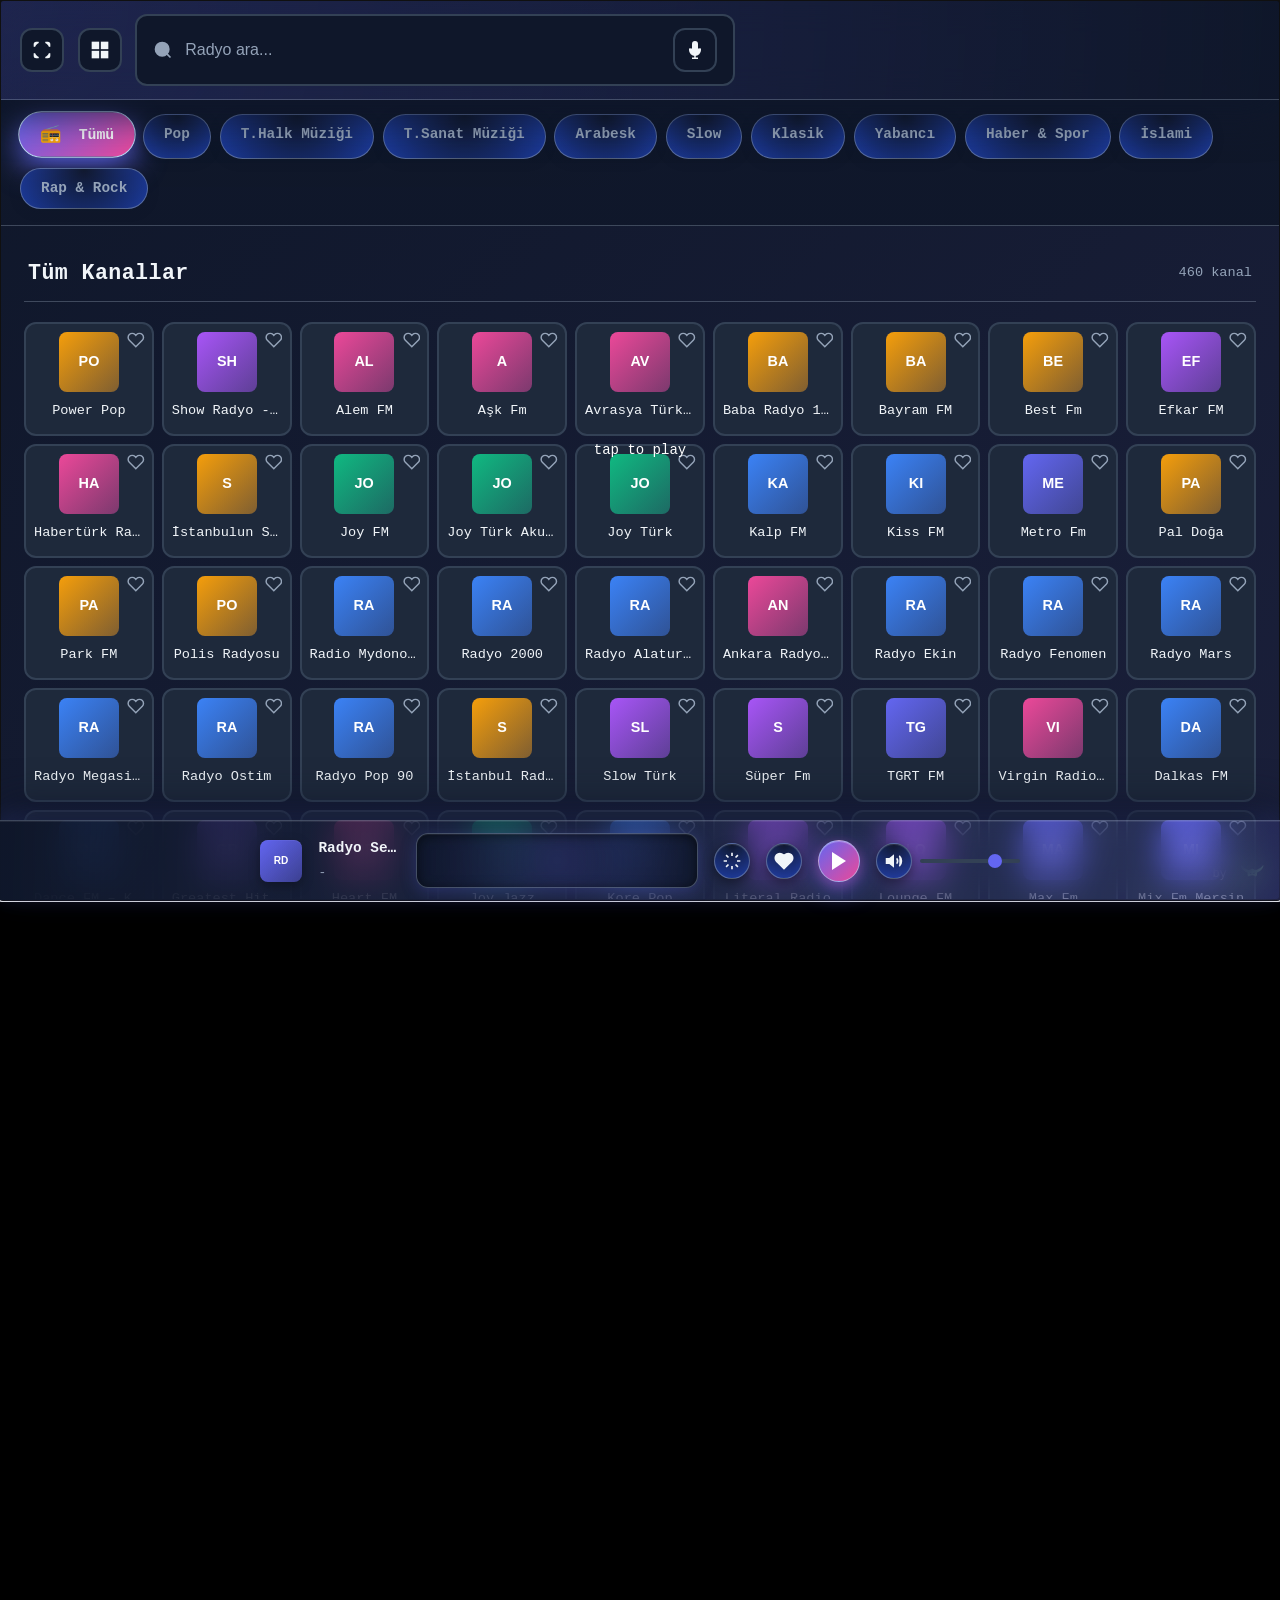
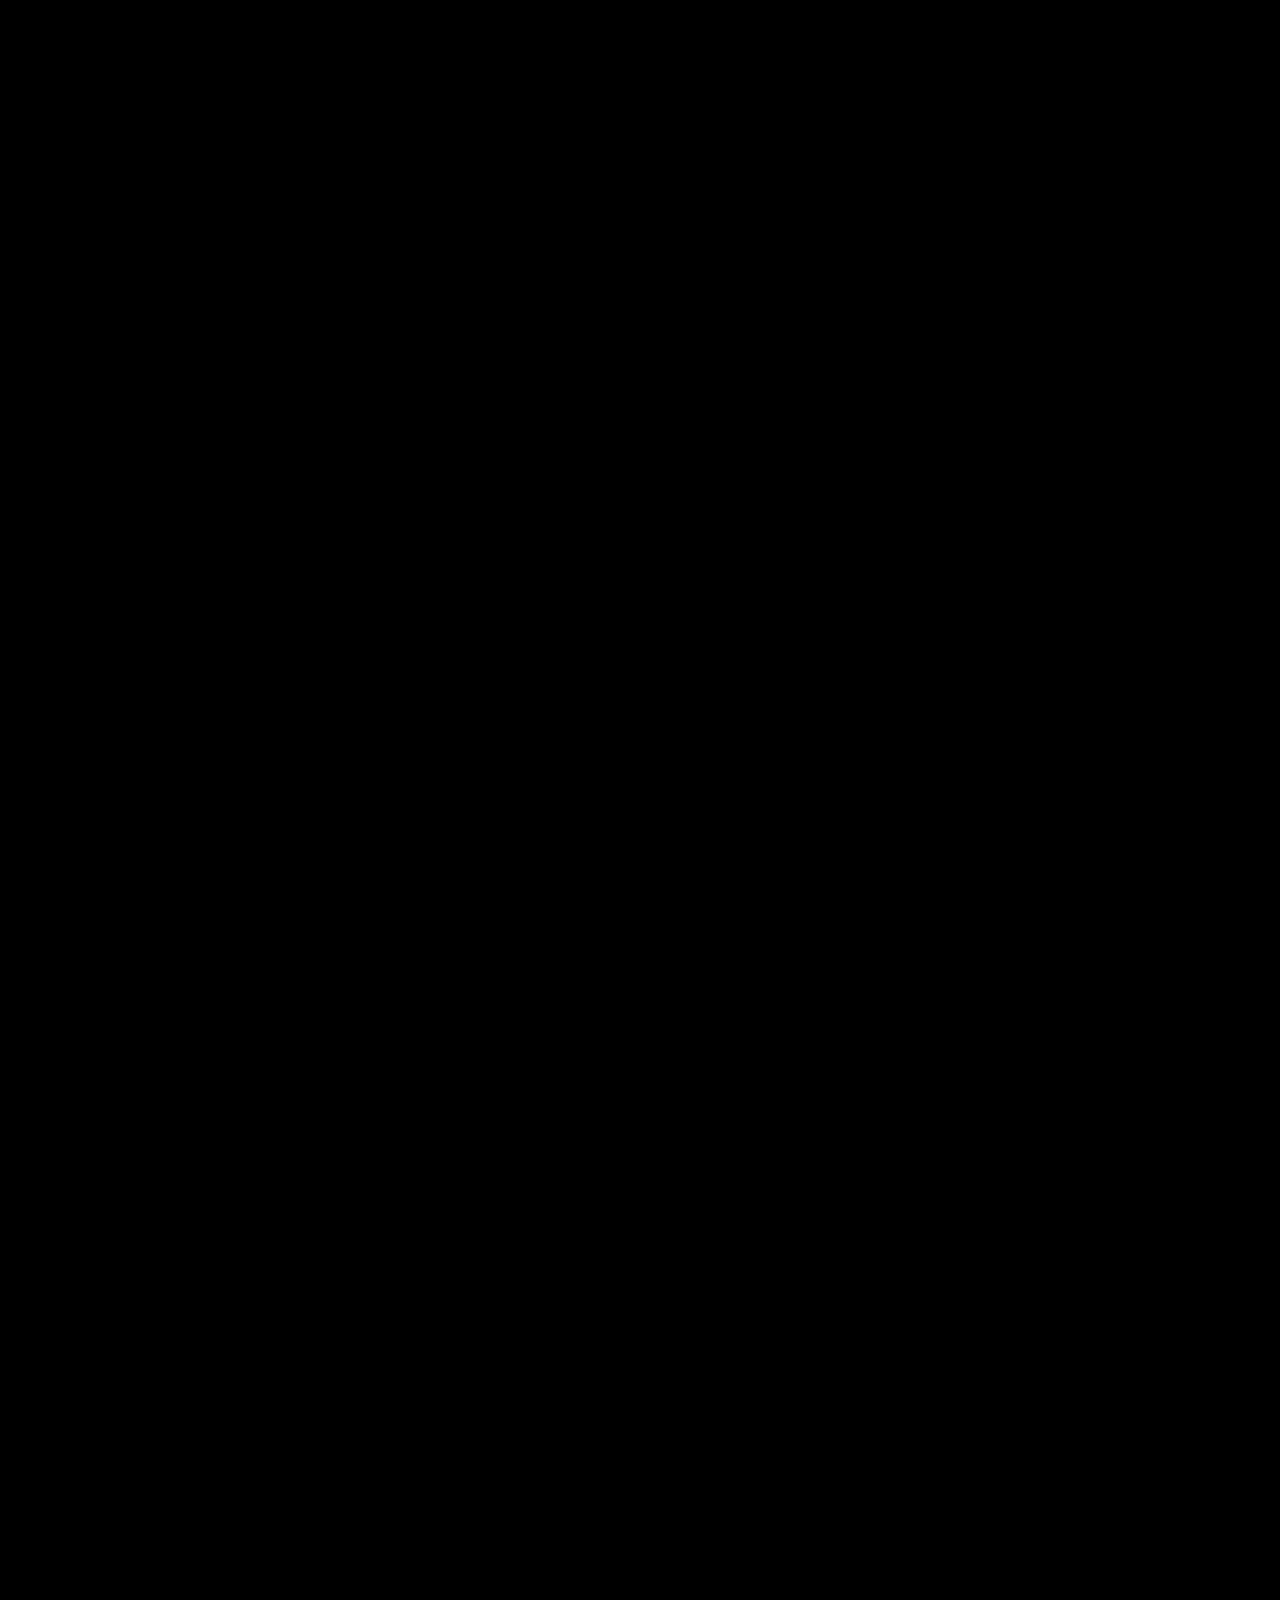
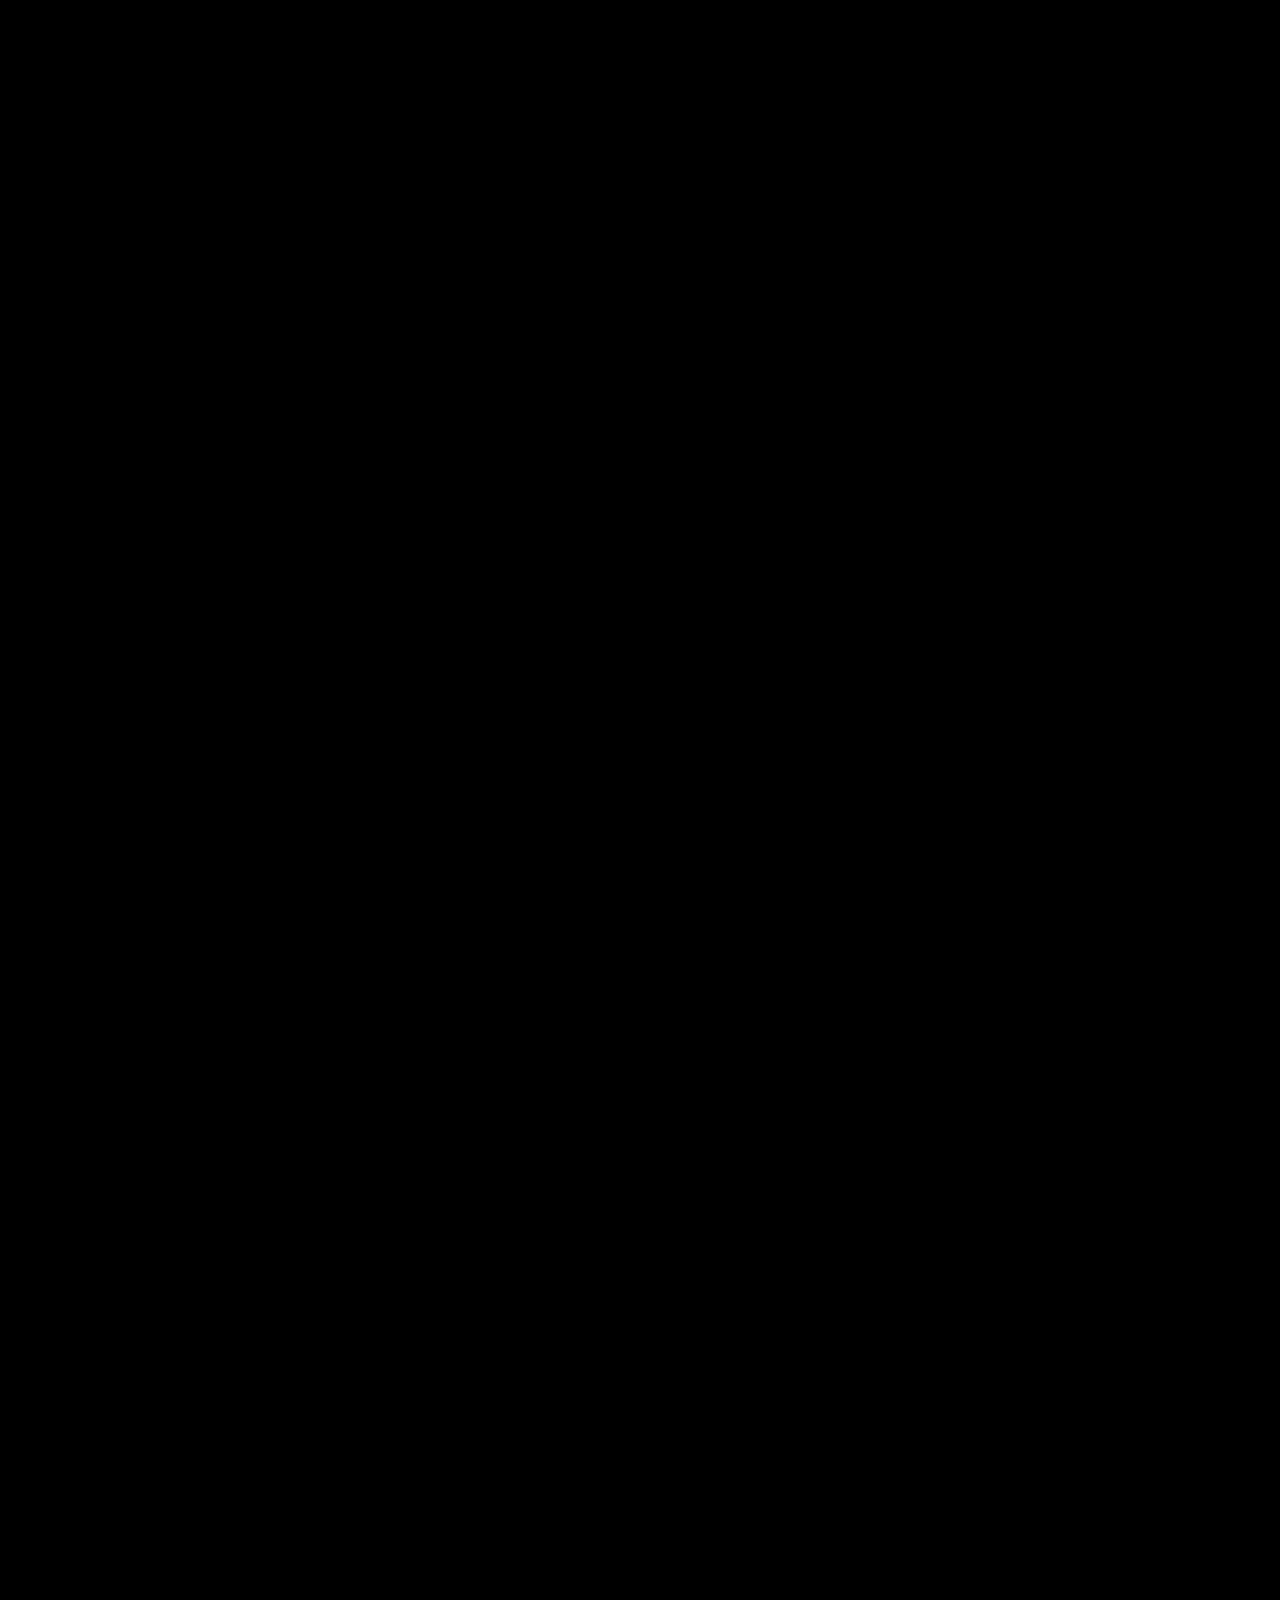
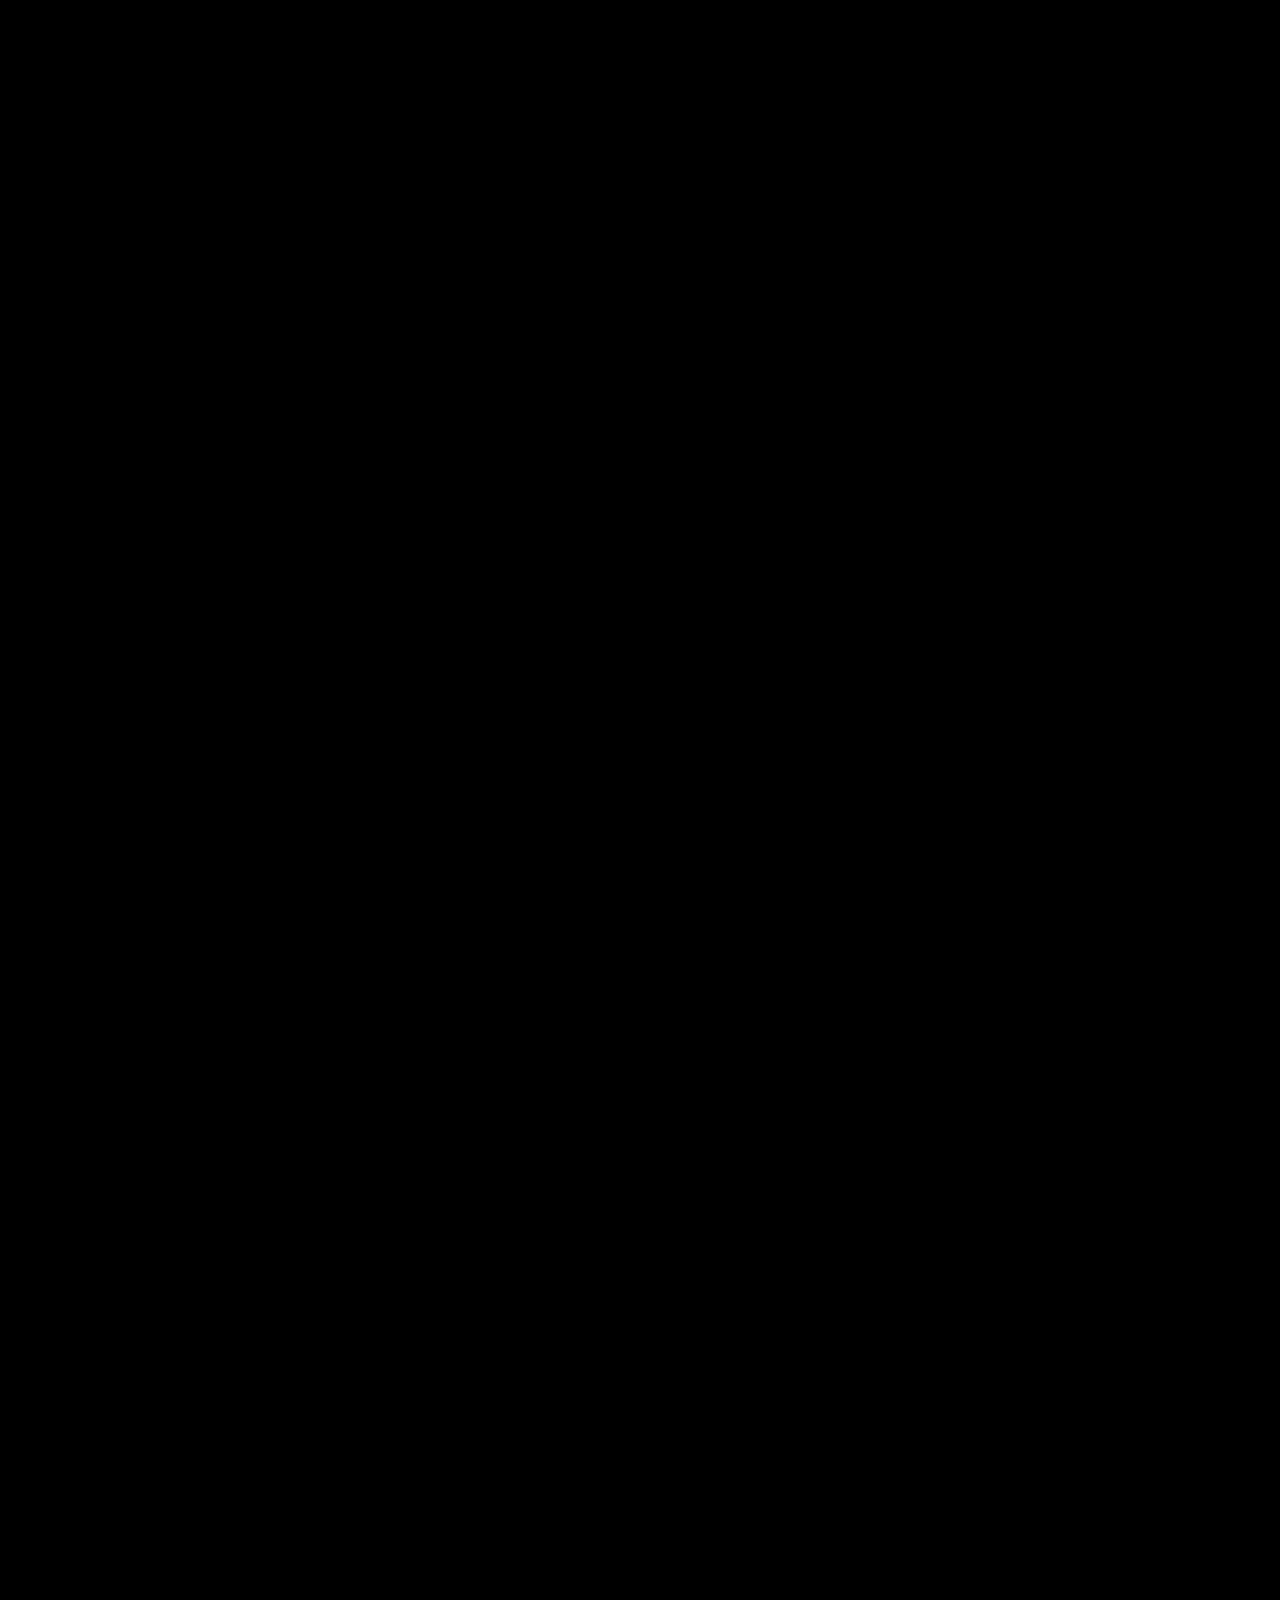
==== commit 4d6b3326: "Add files via upload" ====
--- a/index.html
+++ b/index.html
@@ -46,6 +46,14 @@
                     <path d="m21 21-4.35-4.35"></path>
                 </svg>
                 <input type="text" id="searchInput" class="search-input" placeholder="Radyo ara...">
+                <button class="voice-search-btn" id="voiceSearchBtn" title="Sesli arama">
+                    <svg width="18" height="18" viewBox="0 0 24 24" fill="none" stroke="currentColor" stroke-width="2">
+                        <path d="M12 1a3 3 0 0 0-3 3v8a3 3 0 0 0 6 0V4a3 3 0 0 0-3-3z"></path>
+                        <path d="M19 10v2a7 7 0 0 1-14 0v-2"></path>
+                        <line x1="12" y1="19" x2="12" y2="23"></line>
+                        <line x1="8" y1="23" x2="16" y2="23"></line>
+                    </svg>
+                </button>
             </div>
         </div>
 
@@ -60,6 +68,9 @@
 
             <!-- Channels Section -->
             <div class="channels-section">
+                <div class="highlights-row" id="highlightsRow">
+                    <!-- Favorites and Recently Played will be populated by JS -->
+                </div>
                 <div class="channels-header">
                     <h2 id="categoryTitle">Tüm Kanallar</h2>
                     <span id="channelCount" class="channel-count">0 kanal</span>
@@ -182,7 +193,61 @@
         <audio id="audioPlayer" preload="none" crossorigin="anonymous"></audio>
     </div>
 
+    <!-- Audio Control Buttons -->
+    <button id="togglecontrol"></button>
+    <button id="loadcontrol" autofocus>tap to play</button>
+
+    <!-- Loading Section -->
+    <div id="loading">
+        <p>Loading&hellip;</p>
+        <p class="msg">- Initializing -</p>
+    </div>
+
+    <!-- No Audio API Section -->
+    <div id="no-audio">
+        <h1>No Web Audio API</h1>
+        <p>Sorry, this experiment requires the Web Audio API.</p>
+        <a href="http://caniuse.com/#feat=audio-api" target="_blank">See browser support</a>
+    </div>
+
+    <!-- Credits Section -->
+    <div class="credits">
+        <span>
+            by &nbsp;
+            <a href="https://pixelia.me" target="_blank" rel="noopener noreferrer" title="Noel Delgado">
+                <svg height="12" viewBox="0 0 57 30">
+                    <path d="M28.1312,9.5341 C29.7966,9.5341 32.1025,10.627 34.248,12.368 C49.3297,11.5836 53.8793,-0.4796 55.5773,0.6783 C57.8326,3.2476 50.8638,16.3535 39.4,19.088 C39.8655,20.2628 40.1364,21.4786 40.1364,22.6983 C40.1364,25.9478 38.837,26.7409 36.7281,28.8974 L36.704,28.824 C36.4799,29.0276 36.208,29.2318 35.8945,29.4 C35.8945,29.4 36.1346,27.0065 34.9341,26.7672 C34.9341,26.7672 34.3739,27.4054 33.0133,27.2459 C32.8532,25.8896 32.293,25.4109 32.1329,25.3311 C31.4126,25.4109 30.9324,26.5278 30.132,26.5278 C29.8,26.1969 29.5184,25.5615 29.312,24.972 C29.0201,25.4221 28.6036,26.1128 28.2512,26.2885 C27.8796,26.2885 27.1476,25.2858 26.836,24.832 C26.6262,25.4581 26.3285,26.1707 25.9702,26.5278 C25.1699,26.5278 24.6896,25.4109 23.9694,25.3311 C23.8093,25.4109 23.249,25.8896 23.089,27.2459 C21.7284,27.4054 21.1681,26.7672 21.1681,26.7672 C19.9676,27.0065 20.2077,29.4 20.2077,29.4 C19.6122,29.0804 19.1739,28.6307 18.908,28.304 L18.8667,28.3947 C17.1544,26.3262 16.1259,25.5896 16.1259,22.6983 C16.1259,21.4938 16.3637,20.2895 16.784,19.128 C5.2094,16.4922 -1.8448,3.2615 0.4227,0.6783 C2.119,-0.4785 6.6627,11.5578 21.708,12.364 C23.8143,10.6244 26.1724,9.5341 28.1312,9.5341 Z M28.8514,20.3048 C28.8514,20.3048 30.4121,21.7409 32.213,21.7409 C34.0137,21.7409 35.3343,19.3474 35.3343,19.3474 L28.8514,20.3048 Z M20.6879,19.3474 C20.6879,19.3474 22.2486,21.7409 24.0494,21.7409 C25.8502,21.7409 27.1707,20.3048 27.1707,20.3048 L20.6879,19.3474 Z" fill-rule="evenodd"></path>
+                </svg>
+            </a>
+        </span>
+    </div>
+
     <script src="m3u-parser.js"></script>
     <script src="app.js"></script>
+    
+    <!-- Service Worker Registration -->
+    <script>
+        if ('serviceWorker' in navigator) {
+            window.addEventListener('load', () => {
+                navigator.serviceWorker.register('/sw.js')
+                    .then(registration => {
+                        console.log('Service Worker başarıyla kaydedildi:', registration.scope);
+                        
+                        // Service Worker güncellemelerini kontrol et
+                        registration.addEventListener('updatefound', () => {
+                            const newWorker = registration.installing;
+                            newWorker.addEventListener('statechange', () => {
+                                if (newWorker.state === 'installed' && navigator.serviceWorker.controller) {
+                                    console.log('Yeni Service Worker mevcut. Sayfayı yenileyin.');
+                                }
+                            });
+                        });
+                    })
+                    .catch(error => {
+                        console.error('Service Worker kaydı başarısız:', error);
+                    });
+            });
+        }
+    </script>
 </body>
 </html>
--- a/styles.css
+++ b/styles.css
@@ -86,14 +86,17 @@
 
 /* Search Bar */
 .search-bar {
-    background: var(--surface);
-    padding: 1rem 2rem;
-    border-bottom: 1px solid var(--surface-light);
-    box-shadow: 0 2px 10px var(--shadow);
-    z-index: 10;
+    position: sticky;
+    top: 0;
+    z-index: 20;
     display: flex;
     align-items: center;
-    gap: 1rem;
+    gap: 0.85rem;
+    padding: 0.85rem 1.25rem;
+    background: radial-gradient(circle at top left, rgba(99,102,241,0.18), rgba(15,23,42,0.98));
+    border-bottom: 1px solid rgba(148, 163, 184, 0.35);
+    box-shadow: 0 14px 40px rgba(15, 23, 42, 0.8);
+    backdrop-filter: blur(16px);
 }
 
 .zoom-toggle-btn {
@@ -156,6 +159,134 @@
 .list-toggle-btn svg {
     width: 20px;
     height: 20px;
+}
+
+.voice-search-btn {
+    width: 44px;
+    height: 44px;
+    border-radius: 12px;
+    background: var(--background);
+    border: 2px solid var(--surface-light);
+    color: var(--text-primary);
+    cursor: pointer;
+    display: flex !important;
+    align-items: center;
+    justify-content: center;
+    transition: all 0.3s ease;
+    flex-shrink: 0;
+    padding: 0;
+    visibility: visible !important;
+}
+
+.voice-search-btn:hover {
+    background: var(--surface-light);
+    border-color: var(--primary-color);
+    transform: scale(1.05);
+}
+
+.voice-search-btn:active {
+    transform: scale(0.95);
+}
+
+.voice-search-btn svg {
+    width: 18px;
+    height: 18px;
+}
+
+.voice-search-btn.listening {
+    border-color: var(--primary-color);
+    background: rgba(99, 102, 241, 0.12);
+    box-shadow: 0 0 0 6px rgba(99, 102, 241, 0.08);
+}
+
+.voice-search-btn.listening svg {
+    color: var(--primary-color);
+    animation: voice-pulse 1.2s ease-in-out infinite;
+}
+
+@keyframes voice-pulse {
+    0% { transform: scale(1); opacity: 1; }
+    50% { transform: scale(1.08); opacity: 0.85; }
+    100% { transform: scale(1); opacity: 1; }
+}
+
+/* Toast / popup styles */
+.toast-container {
+    position: fixed;
+    top: 1.25rem;
+    right: 1.25rem;
+    display: flex;
+    flex-direction: column;
+    gap: 0.75rem;
+    z-index: 1000;
+}
+
+.toast {
+    display: flex;
+    align-items: flex-start;
+    gap: 0.75rem;
+    padding: 0.9rem 1rem;
+    min-width: 260px;
+    max-width: 360px;
+    background: var(--surface);
+    color: var(--text-primary);
+    border: 1px solid var(--surface-light);
+    border-left: 4px solid var(--primary-color);
+    border-radius: 12px;
+    box-shadow: 0 10px 30px var(--shadow-lg);
+    animation: toast-in 180ms ease-out;
+}
+
+.toast.success { border-left-color: var(--success); }
+.toast.error { border-left-color: var(--error); }
+.toast.warning { border-left-color: var(--warning); }
+
+.toast-icon {
+    width: 24px;
+    height: 24px;
+    flex-shrink: 0;
+    color: var(--text-secondary);
+}
+
+.toast-content {
+    flex: 1;
+    display: flex;
+    flex-direction: column;
+    gap: 0.25rem;
+}
+
+.toast-title {
+    font-weight: 700;
+    font-size: 0.95rem;
+    color: var(--text-primary);
+}
+
+.toast-message {
+    font-size: 0.9rem;
+    color: var(--text-secondary);
+    line-height: 1.4;
+}
+
+.toast-close {
+    border: none;
+    background: transparent;
+    color: var(--text-secondary);
+    cursor: pointer;
+    padding: 0.1rem;
+    line-height: 1;
+}
+
+.toast-close svg { width: 18px; height: 18px; }
+
+.toast.fade-out {
+    opacity: 0;
+    transform: translateY(-6px);
+    transition: opacity 150ms ease, transform 150ms ease;
+}
+
+@keyframes toast-in {
+    from { opacity: 0; transform: translateY(-8px); }
+    to { opacity: 1; transform: translateY(0); }
 }
 
 .search-wrapper {
@@ -173,7 +304,25 @@
 
 .search-wrapper:focus-within {
     border-color: var(--primary-color);
-    box-shadow: 0 0 0 3px rgba(99, 102, 241, 0.2);
+    box-shadow: 0 0 0 2px rgba(99, 102, 241, 0.18);
+    background: linear-gradient(120deg, rgba(99, 102, 241, 0.06), rgba(244, 244, 255, 0.85));
+}
+
+@media (max-width: 768px) {
+    .search-wrapper {
+        border-radius: 999px;
+        padding: 0.7rem 1.1rem;
+    }
+
+    .search-wrapper:focus-within {
+        border-color: var(--primary-color);
+        box-shadow: 0 0 0 1px rgba(99, 102, 241, 0.45);
+        background: rgba(15, 23, 42, 0.96);
+    }
+
+    .search-input {
+        font-size: 0.95rem;
+    }
 }
 
 .search-icon {
@@ -206,31 +355,35 @@
 
 /* Categories Section */
 .categories-section {
-    background: var(--surface);
-    padding: 0.5rem 0.75rem;
-    border-bottom: 1px solid var(--surface-light);
+    background: linear-gradient(180deg, rgba(15,23,42,0.98), rgba(15,23,42,0.96));
+    padding: 0.85rem 1.25rem 1rem;
+    border-bottom: 1px solid rgba(148, 163, 184, 0.35);
     overflow: visible;
     flex-shrink: 0;
+    display: block;
 }
 
 .categories-container {
     display: flex;
     flex-wrap: wrap;
-    gap: 0.5rem;
+    gap: 0.55rem;
     width: 100%;
 }
 
 .category-item {
-    padding: 0.5rem 1rem;
-    background: var(--background);
-    border: 1.5px solid var(--surface-light);
-    border-radius: 8px;
-    color: var(--text-primary);
-    font-size: 0.8rem;
-    font-weight: 500;
+    padding: 0.5rem 1.25rem;
+    background: radial-gradient(circle at top, rgba(15,23,42,0.95), rgba(30,64,175,0.85));
+    border: 1px solid rgba(148, 163, 184, 0.5);
+    border-radius: 999px;
+    color: var(--text-secondary);
+    font-size: 0.9rem;
+    font-weight: 600;
     cursor: pointer;
     transition: all 0.3s ease;
     white-space: nowrap;
+    box-shadow: 0 2px 10px rgba(15, 23, 42, 0.75);
+    position: relative;
+    overflow: hidden;
     user-select: none;
     flex: 0 1 auto;
     min-width: fit-content;
@@ -241,10 +394,11 @@
 }
 
 .category-item:hover {
-    background: var(--surface-light);
-    border-color: var(--primary-color);
-    transform: translateY(-2px) scale(1.05);
-    box-shadow: 0 4px 12px var(--shadow);
+    background: linear-gradient(135deg, rgba(59,130,246,0.95), rgba(129,140,248,0.95));
+    border-color: rgba(191, 219, 254, 0.9);
+    color: white;
+    transform: translateY(-2px) scale(1.02);
+    box-shadow: 0 10px 26px rgba(37, 99, 235, 0.7);
 }
 
 @media (hover: none) {
@@ -263,16 +417,17 @@
 }
 
 .category-item.active {
-    background: linear-gradient(135deg, var(--primary-color), var(--secondary-color));
-    border-color: var(--primary-color);
-    color: white;
-    box-shadow: 0 4px 16px rgba(99, 102, 241, 0.4);
-    transform: translateY(-2px) scale(1.05);
+    background: linear-gradient(135deg, #6366f1, #ec4899);
+    border-color: rgba(191, 219, 254, 1);
+    color: #f9fafb;
+    box-shadow: 0 10px 30px rgba(99, 102, 241, 0.85);
+    transform: translateY(-2px) scale(1.03);
+    font-weight: 700;
 }
 
 .category-icon {
-    margin-right: 0.4rem;
-    font-size: 0.85rem;
+    margin-right: 0.5rem;
+    font-size: 1.05rem;
 }
 
 /* Channels Section */
@@ -305,18 +460,21 @@
     display: flex;
     align-items: center;
     justify-content: space-between;
-    margin-bottom: 1.5rem;
+    margin-bottom: 1.25rem;
+    padding: 0.35rem 0.25rem 0.65rem;
+    border-bottom: 1px solid rgba(148, 163, 184, 0.35);
 }
 
 .channels-header h2 {
-    font-size: 1.5rem;
-    font-weight: 600;
+    font-size: 1.35rem;
+    font-weight: 700;
+    letter-spacing: 0.02em;
     color: var(--text-primary);
 }
 
 .channel-count {
     color: var(--text-secondary);
-    font-size: 0.9rem;
+    font-size: 0.85rem;
 }
 
 .channels-list {
@@ -342,6 +500,142 @@
     display: flex;
     flex-direction: column;
     gap: 0.75rem;
+}
+
+/* Favorites & History highlights row */
+.highlights-row {
+    margin: 0.75rem 0 0.5rem;
+    display: none; /* default hidden, JS will show when needed */
+    gap: 0.6rem;
+    flex-direction: column;
+}
+
+.highlights-group {
+    display: flex;
+    flex-direction: column;
+    gap: 0.35rem;
+}
+
+.highlights-group-title {
+    font-size: 0.78rem;
+    font-weight: 600;
+    letter-spacing: 0.02em;
+    text-transform: uppercase;
+    color: var(--text-secondary);
+    opacity: 0.9;
+    padding: 0 0.1rem;
+}
+
+.highlights-group-row {
+    display: flex;
+    gap: 0.75rem;
+    overflow-x: auto;
+    padding-bottom: 0.25rem;
+}
+
+.highlights-group-row::-webkit-scrollbar {
+    height: 6px;
+}
+
+.highlights-group-row::-webkit-scrollbar-thumb {
+    background: rgba(148, 163, 184, 0.6);
+    border-radius: 999px;
+}
+
+.highlight-card {
+    flex: 0 0 auto;
+    min-width: 120px;
+    max-width: 160px;
+    display: flex;
+    flex-direction: column;
+    align-items: center;
+    gap: 0.4rem;
+    padding: 0.5rem 0.65rem 0.55rem;
+    border-radius: 16px;
+    background: radial-gradient(circle at top, rgba(99, 102, 241, 0.18), rgba(15, 23, 42, 0.94));
+    border: 1px solid rgba(148, 163, 184, 0.4);
+    box-shadow: 0 10px 25px rgba(15, 23, 42, 0.6);
+    cursor: pointer;
+    transition: transform 0.2s ease, box-shadow 0.2s ease, border-color 0.2s ease;
+}
+
+.highlight-card:hover {
+    transform: translateY(-2px) scale(1.02);
+    box-shadow: 0 14px 32px rgba(15, 23, 42, 0.85);
+    border-color: var(--primary-color);
+}
+
+.highlight-logo,
+.highlight-card .channel-logo {
+    width: 52px;
+    height: 52px;
+    border-radius: 8px;
+    object-fit: cover;
+    flex-shrink: 0;
+    display: block;
+    /* Placeholder while loading */
+    background: linear-gradient(135deg, rgba(99, 102, 241, 0.1), rgba(139, 92, 246, 0.1));
+    background-size: 200% 200%;
+    animation: shimmer 1.5s ease-in-out infinite;
+    transition: opacity 0.2s ease;
+}
+
+.highlight-logo:not([src]), 
+.highlight-logo[src=""], 
+.highlight-logo[src="undefined"],
+.highlight-card .channel-logo:not([src]), 
+.highlight-card .channel-logo[src=""], 
+.highlight-card .channel-logo[src="undefined"] {
+    opacity: 0.5;
+}
+
+.highlight-logo[src]:not([src=""]):not([src="undefined"]),
+.highlight-card .channel-logo[src]:not([src=""]):not([src="undefined"]) {
+    opacity: 1;
+    animation: none;
+}
+
+.highlight-info {
+    text-align: center;
+    max-width: 100%;
+}
+
+.highlight-name {
+    font-size: 0.8rem;
+    font-weight: 600;
+    color: var(--text-primary);
+    white-space: nowrap;
+    overflow: hidden;
+    text-overflow: ellipsis;
+}
+
+.highlight-meta {
+    font-size: 0.7rem;
+    color: var(--text-secondary);
+    opacity: 0.9;
+}
+
+@media (max-width: 768px) {
+    .highlights-row {
+        margin-top: 0.5rem;
+        gap: 0.5rem;
+    }
+
+    .highlight-card {
+        min-width: 110px;
+        padding: 0.45rem 0.6rem 0.5rem;
+        border-radius: 14px;
+    }
+
+    .highlight-logo,
+    .highlight-card .channel-logo {
+        width: 46px;
+        height: 46px;
+    }
+
+    .highlight-name {
+        font-size: 0.78rem;
+    }
 }
 
 .channel-item {
@@ -577,13 +871,13 @@
     bottom: 0 !important;
     left: 0 !important;
     right: 0 !important;
-    background: var(--surface);
-    border-top: 1px solid var(--surface-light);
+    background: radial-gradient(circle at bottom right, rgba(99,102,241,0.18), rgba(15,23,42,0.98));
+    border-top: 1px solid rgba(148, 163, 184, 0.35);
     z-index: 10000 !important;
-    padding: 0.5rem 1.5rem;
+    padding: 0.75rem 1.5rem;
     display: flex !important;
     flex-direction: column;
-    min-height: 65px;
+    min-height: 70px;
     align-items: center;
     width: 100vw !important;
     box-sizing: border-box;
@@ -591,12 +885,12 @@
     opacity: 1 !important;
     /* Player should not be affected by parent zoom transforms */
     transform: none !important;
-    /* 3D Effect */
-    box-shadow: 0 -8px 32px rgba(0, 0, 0, 0.4), 
-                0 -4px 16px rgba(99, 102, 241, 0.2),
-                inset 0 1px 0 rgba(255, 255, 255, 0.1);
-    backdrop-filter: blur(10px);
-    border-top: 2px solid rgba(99, 102, 241, 0.3);
+    /* Modern glassmorphism effect */
+    box-shadow: 0 -14px 40px rgba(15, 23, 42, 0.8),
+                0 -4px 20px rgba(99, 102, 241, 0.25),
+                inset 0 1px 0 rgba(255, 255, 255, 0.08);
+    backdrop-filter: blur(16px);
+    border-top: 1px solid rgba(148, 163, 184, 0.35);
     transform-style: preserve-3d;
     perspective: 1000px;
 }
@@ -607,8 +901,13 @@
 }
 
 .bottom-player.player-minimized {
-    min-height: 50px;
-    padding: 0.4rem 1rem;
+    min-height: 55px;
+    padding: 0.5rem 1.25rem;
+    background: radial-gradient(circle at bottom right, rgba(99,102,241,0.15), rgba(15,23,42,0.97));
+    border-top: 1px solid rgba(148, 163, 184, 0.3);
+    box-shadow: 0 -10px 30px rgba(15, 23, 42, 0.75),
+                0 -2px 12px rgba(99, 102, 241, 0.2);
+    backdrop-filter: blur(14px);
 }
 
 .bottom-player.player-minimized .player-content {
@@ -660,22 +959,24 @@
     width: 100vw;
     height: 100vh;
     min-height: 100vh;
-    padding: 1.5rem;
+    padding: 0.75rem 1rem 1rem 1rem;
     z-index: 10001;
-    background: linear-gradient(135deg, var(--background) 0%, #1a1f3a 100%);
+    background: radial-gradient(ellipse at top left, rgba(99,102,241,0.25), rgba(15,23,42,0.98)),
+                radial-gradient(ellipse at bottom right, rgba(236,72,153,0.15), rgba(15,23,42,0.98));
     border: none;
-    box-shadow: none;
+    box-shadow: inset 0 0 200px rgba(15, 23, 42, 0.95);
     box-sizing: border-box;
+    backdrop-filter: blur(20px);
 }
 
 .bottom-player.player-fullscreen .player-content {
     flex-direction: column;
-    gap: 1rem;
+    gap: 0.75rem;
     max-width: 100%;
     height: 100%;
-    justify-content: center;
+    justify-content: flex-start;
     align-items: center;
-    padding: 1rem;
+    padding: 0.5rem 0.75rem;
     overflow: hidden;
     box-sizing: border-box;
     display: flex;
@@ -911,6 +1212,8 @@
     width: 100%;
     max-width: 1000px;
     justify-content: center;
+    margin-top: auto;
+    padding-bottom: 0.5rem;
 }
 
 .bottom-player.player-fullscreen .player-navigation-controls .player-btn {
@@ -1033,19 +1336,21 @@
     min-width: 180px;
     max-width: 500px;
     height: 55px;
-    border-radius: 8px;
+    border-radius: 12px;
     overflow: hidden;
-    background: rgba(15, 23, 42, 0.8);
-    border: 1px solid rgba(99, 102, 241, 0.3);
+    background: radial-gradient(circle at center, rgba(99,102,241,0.12), rgba(15,23,42,0.85));
+    border: 1px solid rgba(148, 163, 184, 0.4);
     display: flex;
     align-items: center;
     justify-content: center;
     transition: all 0.3s ease;
     cursor: pointer;
     position: relative;
-    /* 3D Effect */
-    box-shadow: inset 0 2px 8px rgba(0, 0, 0, 0.4),
-                0 2px 4px rgba(99, 102, 241, 0.2);
+    /* Modern glassmorphism effect */
+    box-shadow: inset 0 2px 12px rgba(0, 0, 0, 0.5),
+                0 4px 16px rgba(99, 102, 241, 0.25),
+                inset 0 1px 0 rgba(255, 255, 255, 0.1);
+    backdrop-filter: blur(8px);
     transform: translateZ(5px);
 }
 
@@ -1131,8 +1436,8 @@
     width: 36px;
     height: 36px;
     border-radius: 50%;
-    background: var(--background);
-    border: 2px solid var(--surface-light);
+    background: radial-gradient(circle at top, rgba(15,23,42,0.95), rgba(30,64,175,0.85));
+    border: 1px solid rgba(148, 163, 184, 0.5);
     color: var(--text-primary);
     cursor: pointer;
     display: flex;
@@ -1140,9 +1445,10 @@
     justify-content: center;
     transition: all 0.3s ease;
     padding: 0;
-    /* 3D Effect */
-    box-shadow: 0 2px 8px rgba(0, 0, 0, 0.3),
+    /* Modern glassmorphism effect */
+    box-shadow: 0 4px 12px rgba(0, 0, 0, 0.4),
                 inset 0 1px 0 rgba(255, 255, 255, 0.1);
+    backdrop-filter: blur(8px);
     transform: translateZ(3px);
 }
 
@@ -1152,27 +1458,28 @@
 }
 
 .player-btn:hover {
-    background: var(--surface-light);
-    border-color: var(--primary-color);
-    transform: scale(1.1) translateZ(5px);
-    box-shadow: 0 4px 12px rgba(0, 0, 0, 0.4),
-                0 2px 4px rgba(99, 102, 241, 0.3),
+    background: radial-gradient(circle at top, rgba(99,102,241,0.25), rgba(30,64,175,0.9));
+    border-color: rgba(99, 102, 241, 0.8);
+    transform: scale(1.08) translateZ(5px);
+    box-shadow: 0 6px 20px rgba(99, 102, 241, 0.4),
+                0 2px 8px rgba(0, 0, 0, 0.5),
                 inset 0 1px 0 rgba(255, 255, 255, 0.15);
 }
 
 .play-pause-btn {
     width: 42px;
     height: 42px;
-    background: linear-gradient(135deg, var(--primary-color), var(--secondary-color));
-    border: none;
+    background: linear-gradient(135deg, #6366f1, #ec4899);
+    border: 1px solid rgba(191, 219, 254, 0.6);
     color: white;
-    box-shadow: 0 4px 12px rgba(99, 102, 241, 0.5),
-                0 2px 4px rgba(0, 0, 0, 0.3),
-                inset 0 1px 0 rgba(255, 255, 255, 0.2);
+    box-shadow: 0 8px 24px rgba(99, 102, 241, 0.6),
+                0 4px 12px rgba(236, 72, 153, 0.4),
+                inset 0 1px 0 rgba(255, 255, 255, 0.25);
     cursor: pointer;
     transition: all 0.3s ease;
     position: relative;
-    /* 3D Effect */
+    /* Modern glassmorphism effect */
+    backdrop-filter: blur(10px);
     transform: translateZ(8px);
 }
 
@@ -1295,12 +1602,23 @@
 /* Responsive - Portrait (Dikey Ekran) ve Küçük Ekranlar */
 @media (orientation: portrait), (max-width: 768px) {
     .bottom-player.player-fullscreen {
-        padding: 1.5rem;
+        padding: 0.5rem 0.75rem 0.75rem 0.75rem;
     }
     
     .bottom-player.player-fullscreen .player-content {
-        padding: 1rem;
-        gap: 0.75rem;
+        padding: 0.5rem 0.5rem;
+        gap: 0.5rem;
+        max-width: 100%;
+        box-sizing: border-box;
+        overflow: hidden;
+        justify-content: flex-start;
+    }
+    
+    .bottom-player.player-fullscreen .player-spectrum-wrapper {
+        padding: 0.75rem;
+        gap: 0.6rem;
+        max-width: 100%;
+        box-sizing: border-box;
     }
     
     .bottom-player.player-fullscreen .player-station-info {
@@ -1343,26 +1661,134 @@
     }
     
     .bottom-player.player-fullscreen .player-spectrum-wrapper .player-progress-container {
-        gap: 1rem;
+        gap: 0.6rem;
         min-height: auto;
-        padding: 0.4rem 0;
+        padding: 0.3rem 0;
+        flex-wrap: wrap;
+        align-items: center;
+        max-width: 100%;
+        box-sizing: border-box;
     }
     
     .player-logo-small {
-        width: 80px;
-        height: 80px;
-        border-radius: 12px;
+        width: 70px;
+        height: 70px;
+        border-radius: 10px;
+        flex-shrink: 0;
+        min-width: 70px;
+        max-width: 70px;
     }
     
     .player-station-name-progress {
-        font-size: 1.15rem;
+        font-size: 1rem;
+        white-space: nowrap;
+        overflow: hidden;
+        text-overflow: ellipsis;
+        max-width: 100%;
+        flex: 1 1 auto;
+        min-width: 0;
+    }
+    
+    .bottom-player.player-fullscreen .player-spectrum-wrapper .player-progress-container {
+        gap: 0.6rem;
+        padding: 0.3rem 0;
+        min-height: auto;
+        flex-wrap: wrap;
+        align-items: center;
+        max-width: 100%;
+        box-sizing: border-box;
+    }
+    
+    .player-progress-content {
+        flex: 1 1 auto;
+        min-width: 0;
+        display: flex;
+        flex-direction: column;
+        gap: 0.3rem;
+        max-width: 100%;
+    }
+    
+    .player-progress-bar {
+        height: 4px;
+        width: 100%;
+        min-width: 0;
+    }
+    
+    .player-time-info {
+        font-size: 0.75rem;
+        white-space: nowrap;
+        flex-shrink: 0;
     }
     
     .bottom-player.player-fullscreen .player-navigation-controls {
-        gap: 0.6rem;
+        gap: 0.5rem;
+        padding: 0.75rem 0.5rem 1rem 0.5rem;
+        margin-top: auto;
+        flex-wrap: wrap;
+        max-width: 100%;
         display: flex !important;
         visibility: visible !important;
         opacity: 1 !important;
+        justify-content: center;
+        align-items: center;
+    }
+    
+    .bottom-player.player-fullscreen .player-navigation-controls .player-btn {
+        width: 42px;
+        height: 42px;
+        flex-shrink: 0;
+        min-width: 42px;
+    }
+    
+    .bottom-player.player-fullscreen .player-navigation-controls .player-btn svg {
+        width: 19px;
+        height: 19px;
+    }
+    
+    .bottom-player.player-fullscreen .player-navigation-controls .zoom-toggle-btn-fullscreen {
+        width: 42px;
+        height: 42px;
+        flex-shrink: 0;
+        min-width: 42px;
+    }
+    
+    .bottom-player.player-fullscreen .player-navigation-controls .zoom-toggle-btn-fullscreen svg {
+        width: 19px;
+        height: 19px;
+    }
+    
+    .bottom-player.player-fullscreen .player-navigation-controls .play-pause-btn {
+        width: 50px;
+        height: 50px;
+        flex-shrink: 0;
+        min-width: 50px;
+    }
+    
+    .bottom-player.player-fullscreen .player-navigation-controls .play-pause-btn svg {
+        width: 23px;
+        height: 23px;
+    }
+    
+    .bottom-player.player-fullscreen .player-navigation-controls .volume-control {
+        display: flex;
+        align-items: center;
+        gap: 0.3rem;
+        flex-shrink: 0;
+        min-width: 0;
+    }
+    
+    .bottom-player.player-fullscreen .player-navigation-controls .volume-slider {
+        width: 70px;
+        height: 5px;
+        flex-shrink: 1;
+        min-width: 60px;
+    }
+    
+    .bottom-player.player-fullscreen .player-navigation-controls .volume-btn {
+        width: 42px;
+        height: 42px;
+        flex-shrink: 0;
+        min-width: 42px;
     }
     
     .bottom-player.player-fullscreen .player-controls {
@@ -1432,10 +1858,10 @@
     }
     
     .category-item {
-        padding: 0.4rem 0.75rem;
-        font-size: 0.75rem;
-        border-radius: 6px;
-        border-width: 1.5px;
+        padding: 0.65rem 1.25rem;
+        font-size: 0.95rem;
+        border-radius: 10px;
+        border-width: 2px;
         flex: 0 1 auto;
         min-width: fit-content;
     }
@@ -1712,17 +2138,17 @@
     }
     
     .category-item {
-        padding: 0.35rem 0.65rem;
-        font-size: 0.7rem;
-        border-radius: 6px;
-        border-width: 1.5px;
+        padding: 0.6rem 1.1rem;
+        font-size: 0.9rem;
+        border-radius: 10px;
+        border-width: 2px;
         flex: 0 1 auto;
         min-width: fit-content;
     }
     
     .category-icon {
-        margin-right: 0.3rem;
-        font-size: 0.75rem;
+        margin-right: 0.4rem;
+        font-size: 0.95rem;
     }
     
     .channels-section {
@@ -1888,11 +2314,21 @@
     }
     
     .bottom-player.player-fullscreen .player-content {
-        gap: 0.75rem;
-        padding: 1rem;
-        justify-content: center;
+        gap: 0.5rem;
+        padding: 0.5rem 0.5rem;
+        justify-content: flex-start;
         overflow: hidden;
         align-items: center;
+        max-width: 100%;
+        box-sizing: border-box;
+    }
+    
+    .bottom-player.player-fullscreen .player-spectrum-wrapper {
+        padding: 0.75rem;
+        gap: 0.5rem;
+        max-width: 100%;
+        box-sizing: border-box;
+        margin-bottom: 0.5rem;
     }
     
     .bottom-player.player-fullscreen .player-station-info {
@@ -1928,6 +2364,7 @@
         display: flex !important;
         visibility: visible !important;
         opacity: 1 !important;
+        margin-bottom: 0.5rem;
     }
     
     .bottom-player.player-fullscreen .player-spectrum-wrapper .player-progress-container {
@@ -1948,27 +2385,42 @@
     
     .bottom-player.player-fullscreen .player-spectrum-wrapper .player-progress-container {
         gap: 0.75rem;
-        min-height: 60px;
-        padding: 0.3rem 0;
+        min-height: 70px;
+        padding: 0.5rem 0;
         flex-wrap: wrap;
         align-items: center;
+        margin-bottom: 0.5rem;
     }
     
     .player-logo-small {
-        width: 60px;
-        height: 60px;
-        border-radius: 10px;
+        width: 80px;
+        height: 80px;
+        border-radius: 12px;
         flex-shrink: 0;
+        min-width: 80px;
+        max-width: 80px;
+        object-fit: cover;
     }
     
     .player-station-name-progress {
-        font-size: 1rem;
+        font-size: 0.9rem;
         white-space: nowrap;
         overflow: hidden;
         text-overflow: ellipsis;
         max-width: 100%;
-        flex: 1 1 100%;
+        flex: 1 1 auto;
+        min-width: 0;
         order: -1;
+    }
+    
+    .player-progress-container {
+        gap: 0.75rem;
+        padding: 0.5rem 0;
+        min-height: 80px;
+        flex-wrap: wrap;
+        align-items: center;
+        max-width: 100%;
+        margin-bottom: 0.5rem;
     }
     
     .player-progress-content {
@@ -1976,55 +2428,91 @@
         min-width: 0;
         display: flex;
         flex-direction: column;
-        gap: 0.3rem;
+        gap: 0.4rem;
+        max-width: 100%;
     }
     
     .player-progress-bar {
         height: 4px;
         width: 100%;
+        min-width: 0;
     }
     
     .player-time-info {
         font-size: 0.75rem;
         white-space: nowrap;
+        flex-shrink: 0;
     }
     
     .bottom-player.player-fullscreen .player-navigation-controls {
-        gap: 0.5rem;
-        padding: 0.5rem;
+        gap: 0.4rem;
+        padding: 0.75rem 0.5rem 1rem 0.5rem;
+        margin-top: auto;
         flex-wrap: wrap;
         max-width: 100%;
         display: flex !important;
         visibility: visible !important;
         opacity: 1 !important;
+        justify-content: center;
+        align-items: center;
     }
     
     .bottom-player.player-fullscreen .player-navigation-controls .player-btn {
-        width: 44px;
-        height: 44px;
+        width: 40px;
+        height: 40px;
         flex-shrink: 0;
+        min-width: 40px;
     }
     
     .bottom-player.player-fullscreen .player-navigation-controls .player-btn svg {
-        width: 20px;
-        height: 20px;
+        width: 18px;
+        height: 18px;
+    }
+    
+    .bottom-player.player-fullscreen .player-navigation-controls .zoom-toggle-btn-fullscreen {
+        width: 40px;
+        height: 40px;
+        flex-shrink: 0;
+        min-width: 40px;
+    }
+    
+    .bottom-player.player-fullscreen .player-navigation-controls .zoom-toggle-btn-fullscreen svg {
+        width: 18px;
+        height: 18px;
     }
     
     .bottom-player.player-fullscreen .player-navigation-controls .play-pause-btn {
-        width: 52px;
-        height: 52px;
+        width: 48px;
+        height: 48px;
+        flex-shrink: 0;
+        min-width: 48px;
     }
     
     .bottom-player.player-fullscreen .player-navigation-controls .play-pause-btn svg {
-        width: 24px;
-        height: 24px;
+        width: 22px;
+        height: 22px;
     }
     
     .bottom-player.player-fullscreen .player-navigation-controls .volume-control {
         display: flex;
         align-items: center;
-        gap: 0.3rem;
+        gap: 0.25rem;
         flex-shrink: 0;
+        min-width: 0;
+    }
+    
+    .bottom-player.player-fullscreen .player-navigation-controls .volume-slider {
+        width: 60px;
+        height: 4px;
+        flex-shrink: 1;
+        min-width: 50px;
+    }
+    
+    .bottom-player.player-fullscreen .player-navigation-controls .volume-btn {
+        width: 40px;
+        height: 40px;
+        flex-shrink: 0;
+        min-width: 40px;
     }
     
     .bottom-player.player-fullscreen .player-navigation-controls .volume-slider {
@@ -2100,3 +2588,128 @@
     60%, 100% { content: '...'; }
 }
 
+/* Stil 6 - Spektrum Stilleri */
+body, html {
+    overflow: hidden;
+    width: 100%;
+    height: 100%;
+}
+
+body {
+    font-size: 14px;
+    line-height: 1.618;
+    font-family: monospace;
+    background-color: #000;
+    color: #fff;
+}
+
+button {
+    font: inherit;
+    background: none;
+    color: inherit;
+    border: none;
+    padding: 0;
+}
+
+canvas {
+    display: block;
+}
+
+svg {
+    fill: currentColor; 
+}
+
+#loadcontrol,
+#togglecontrol {
+    cursor: pointer;
+    position: fixed;
+    top: 0;
+    left: 0;
+    width: 100%;
+    height: 100%;
+}
+
+#togglecontrol {
+    opacity: 0;
+    visibility: hidden;
+}
+
+#togglecontrol.show {
+    opacity: 1;
+    visibility: visible;
+}
+
+#loading {
+    opacity: 0;
+    visibility: hidden;
+    position: absolute;
+    top: 50%;
+    left: 50%;
+    transform: translate(-50%, -50%);
+    transition: all 400ms;
+}
+
+#loading p {
+    margin: 0;
+    text-align: center;
+}
+
+#loading p.msg {
+    font-size: .9em;
+    text-transform: uppercase;
+    color: #aaa;
+}
+
+#loading.show {
+    opacity: 1;
+    visibility: visible;
+}
+
+#no-audio {
+    display: none;
+    position: absolute;
+    left: 50%;
+    top: 50%;
+    max-width: 300px;
+    transform: translate(-50%, -50%);
+    padding: 20px;
+    font-size: 14px;
+    border: 1px solid #ff667f;
+    border-radius: 3px;
+    background: #ff3354;
+    color: #ffe5ea;
+    text-shadow: 0 -1px rgba(0, 0, 0, 0.2);
+}
+
+#no-audio h1 {
+    font-weight: normal;
+    font-size: 18px;
+    margin: 0 0 1em;
+}
+
+#no-audio p {
+    color: #ffccd4;
+    margin: 0 0 1em;
+}
+
+#no-audio a {
+    color: #fff;
+}
+
+.credits {
+    position: fixed;
+    bottom: 1rem;
+    right: 1rem;
+    font-size: 0.75rem;
+}
+
+.credits > span {
+    display: flex;
+    align-items: center;
+    justify-content: flex-end;
+}
+
+.credits a {
+    color: rgba(157, 242, 157, 1);
+}
+
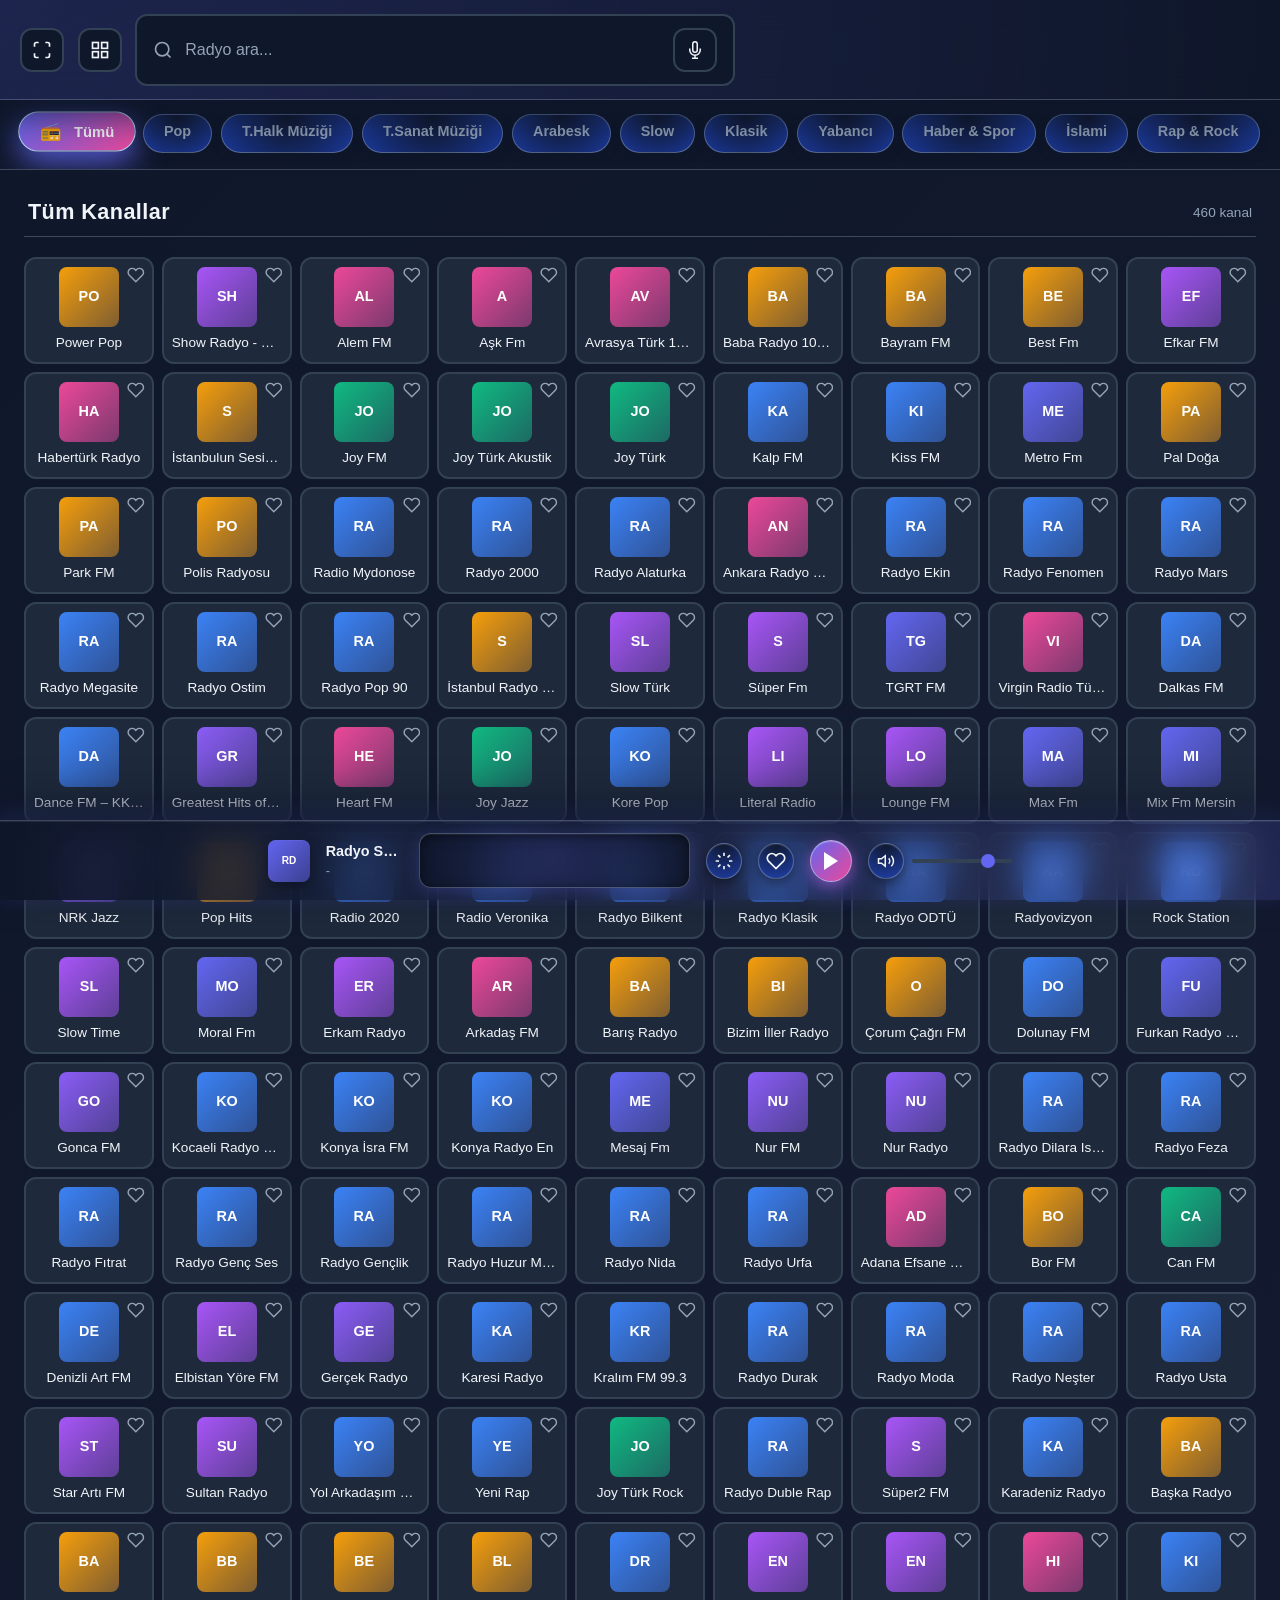
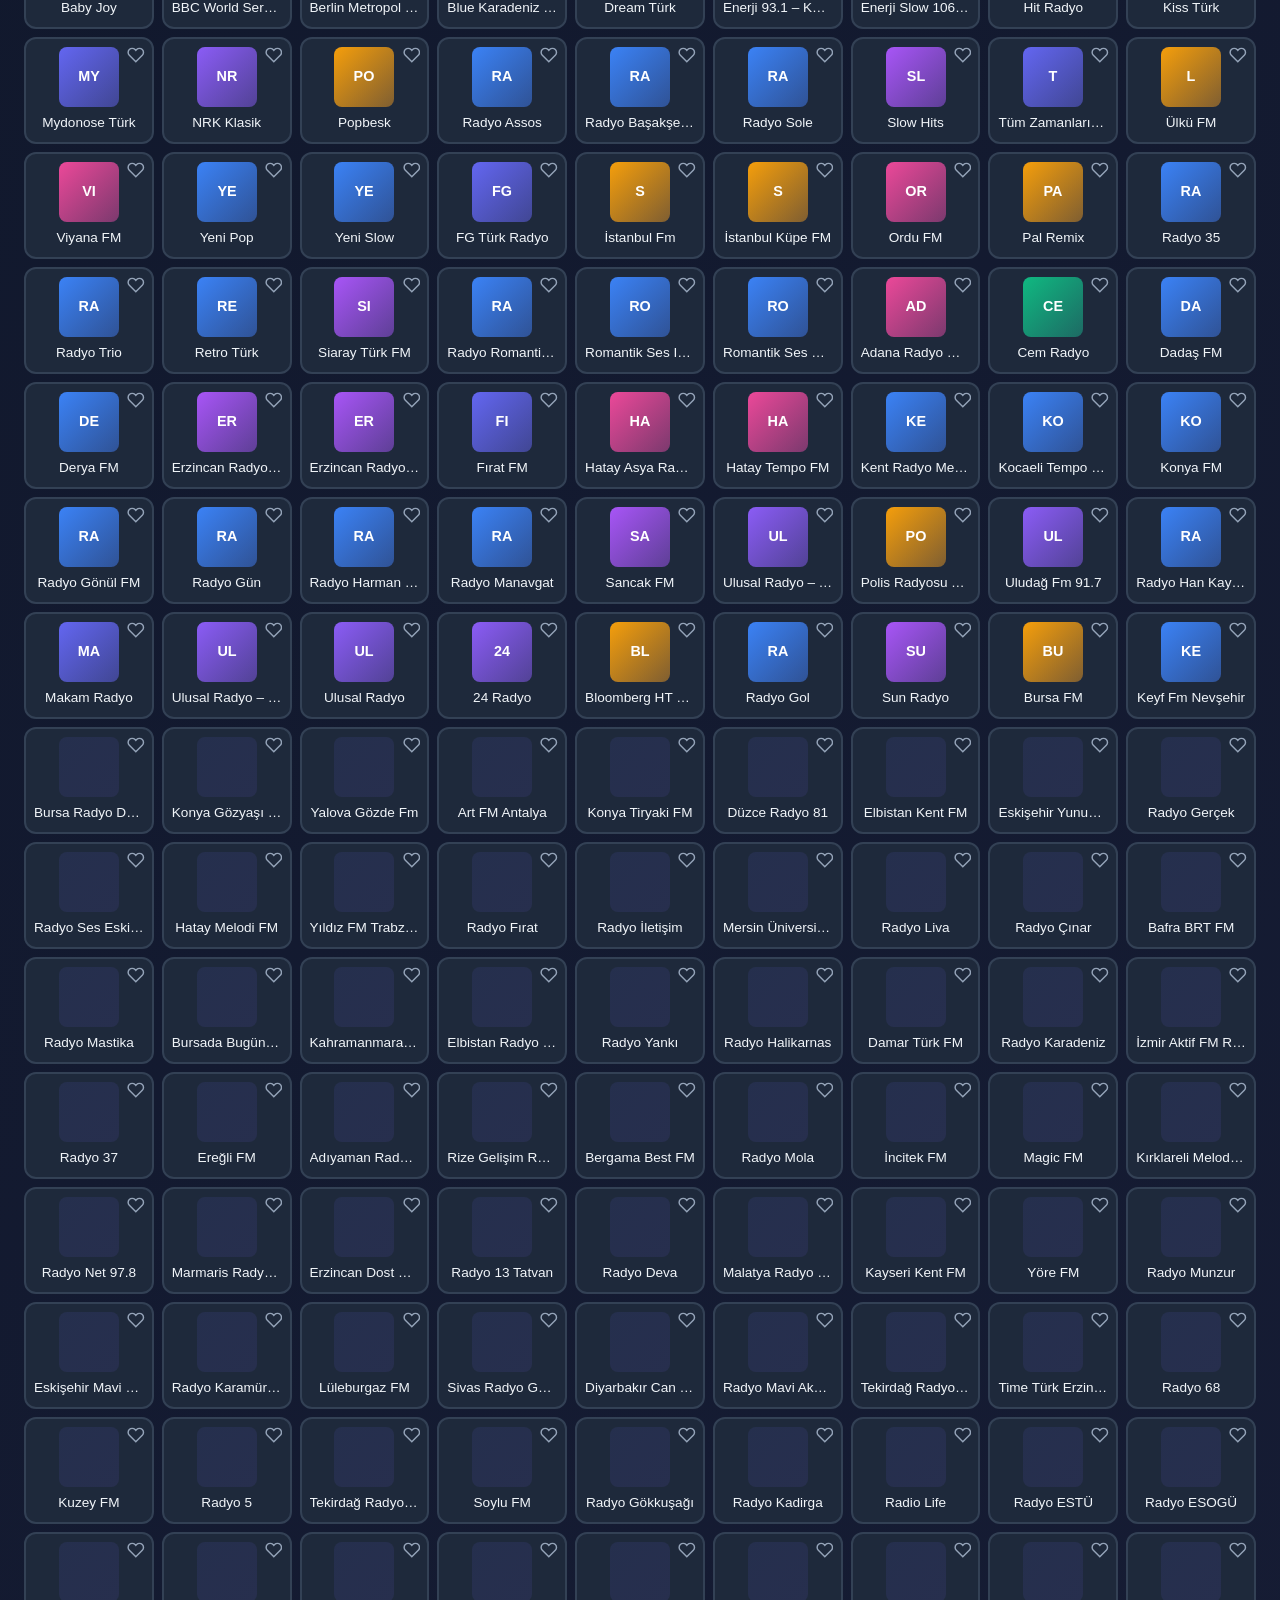
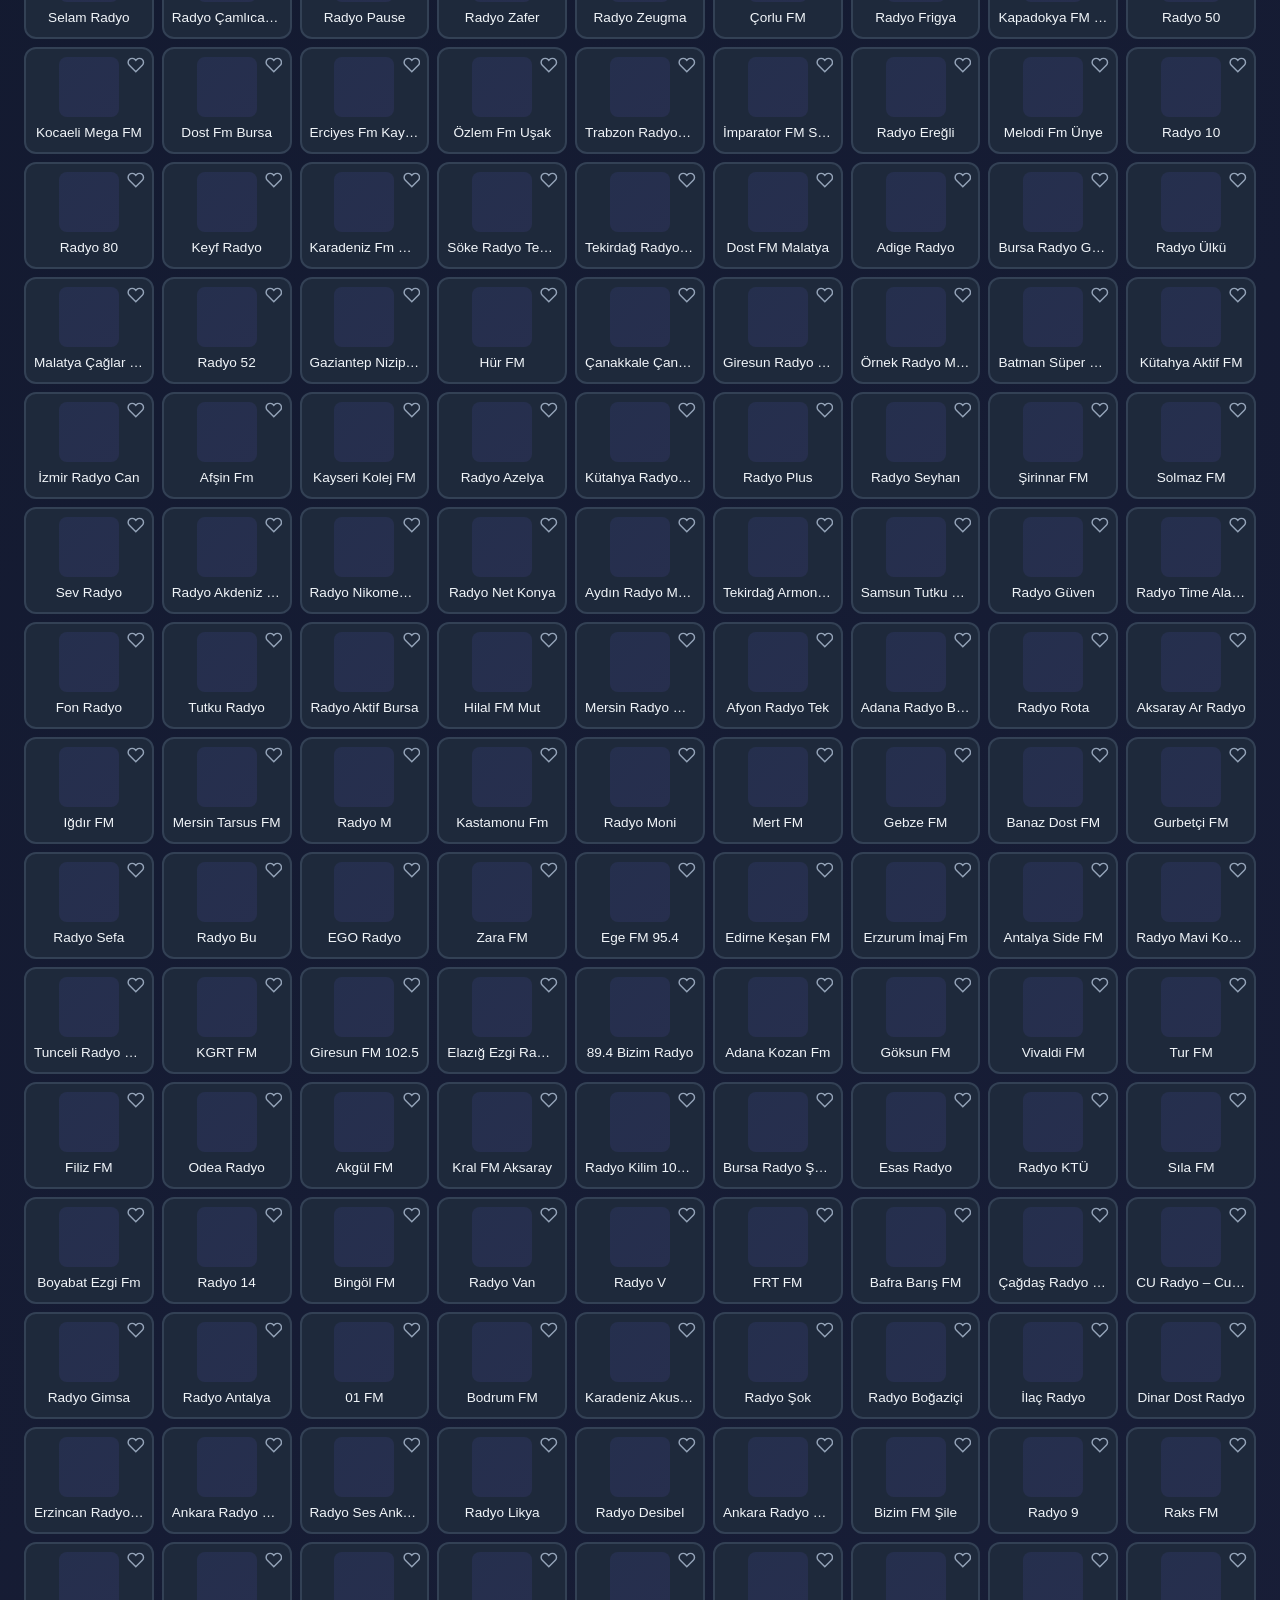
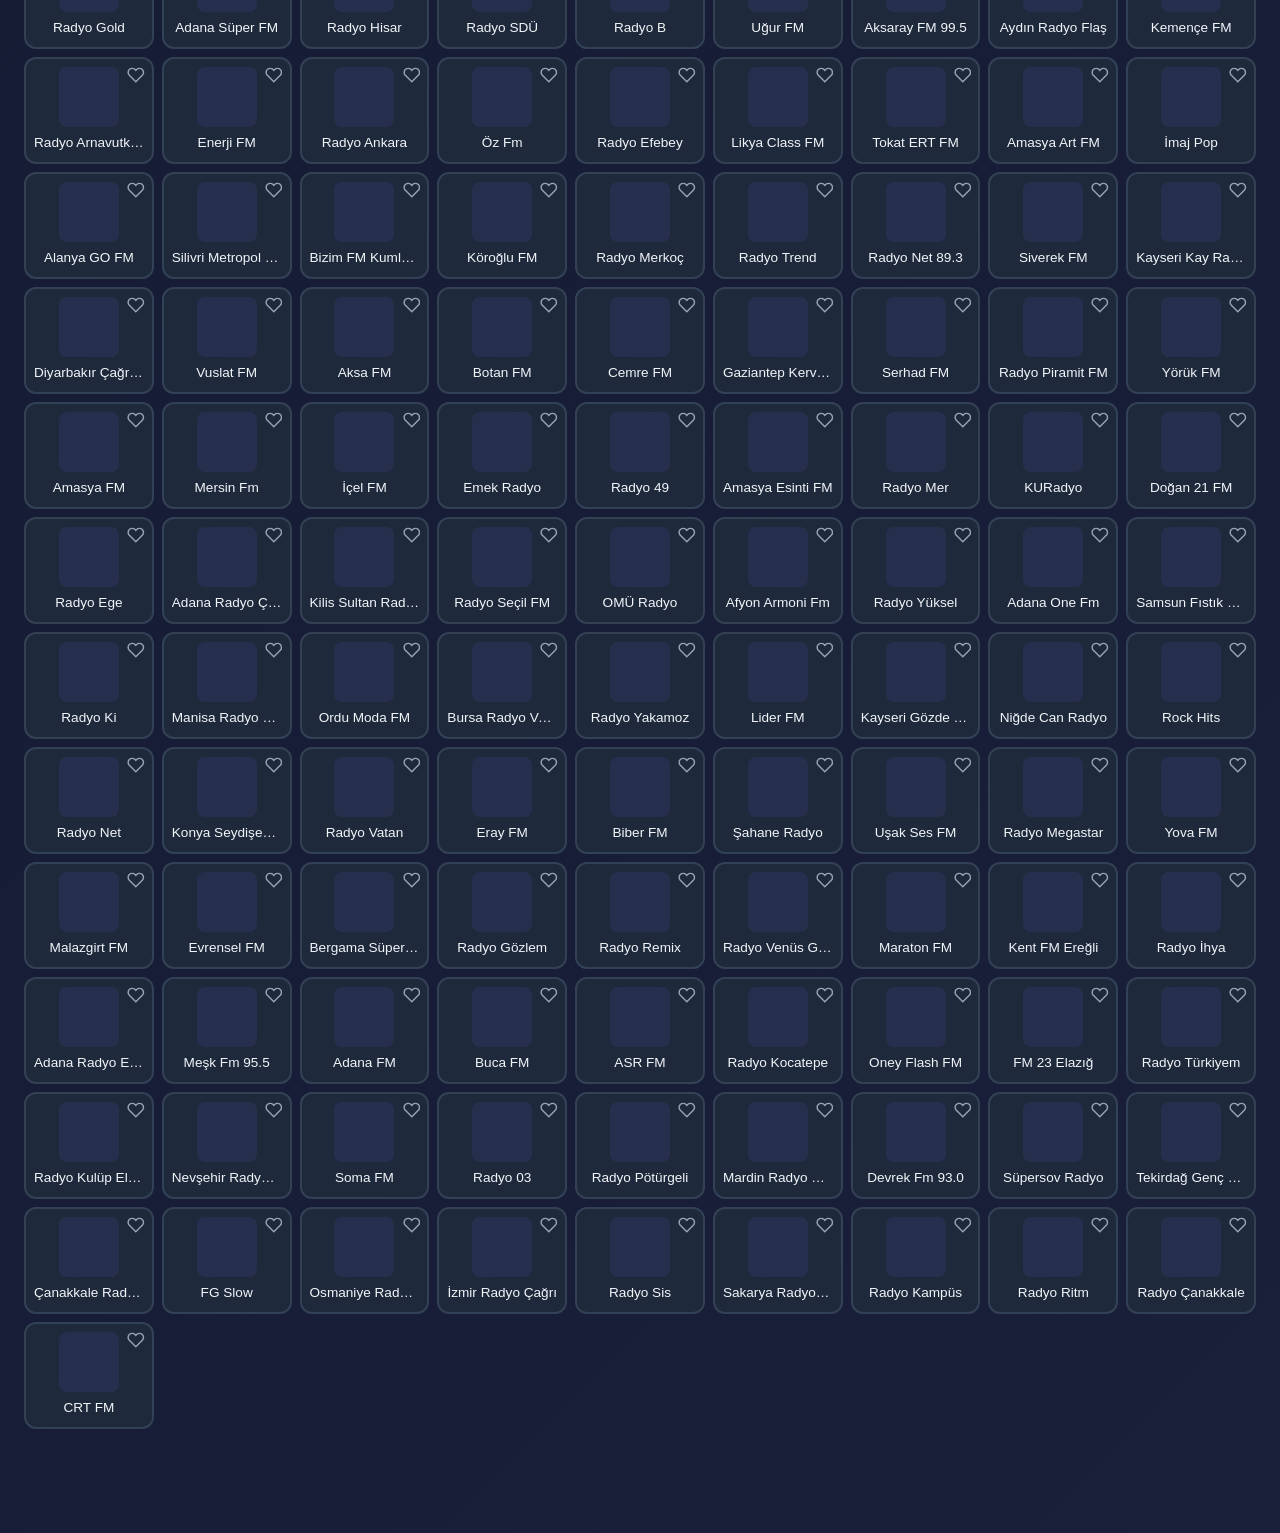
==== commit 669542d6: "Add files via upload" ====
--- a/index.html
+++ b/index.html
@@ -191,35 +191,6 @@
             </div>
         </div>
         <audio id="audioPlayer" preload="none" crossorigin="anonymous"></audio>
-    </div>
-
-    <!-- Audio Control Buttons -->
-    <button id="togglecontrol"></button>
-    <button id="loadcontrol" autofocus>tap to play</button>
-
-    <!-- Loading Section -->
-    <div id="loading">
-        <p>Loading&hellip;</p>
-        <p class="msg">- Initializing -</p>
-    </div>
-
-    <!-- No Audio API Section -->
-    <div id="no-audio">
-        <h1>No Web Audio API</h1>
-        <p>Sorry, this experiment requires the Web Audio API.</p>
-        <a href="http://caniuse.com/#feat=audio-api" target="_blank">See browser support</a>
-    </div>
-
-    <!-- Credits Section -->
-    <div class="credits">
-        <span>
-            by &nbsp;
-            <a href="https://pixelia.me" target="_blank" rel="noopener noreferrer" title="Noel Delgado">
-                <svg height="12" viewBox="0 0 57 30">
-                    <path d="M28.1312,9.5341 C29.7966,9.5341 32.1025,10.627 34.248,12.368 C49.3297,11.5836 53.8793,-0.4796 55.5773,0.6783 C57.8326,3.2476 50.8638,16.3535 39.4,19.088 C39.8655,20.2628 40.1364,21.4786 40.1364,22.6983 C40.1364,25.9478 38.837,26.7409 36.7281,28.8974 L36.704,28.824 C36.4799,29.0276 36.208,29.2318 35.8945,29.4 C35.8945,29.4 36.1346,27.0065 34.9341,26.7672 C34.9341,26.7672 34.3739,27.4054 33.0133,27.2459 C32.8532,25.8896 32.293,25.4109 32.1329,25.3311 C31.4126,25.4109 30.9324,26.5278 30.132,26.5278 C29.8,26.1969 29.5184,25.5615 29.312,24.972 C29.0201,25.4221 28.6036,26.1128 28.2512,26.2885 C27.8796,26.2885 27.1476,25.2858 26.836,24.832 C26.6262,25.4581 26.3285,26.1707 25.9702,26.5278 C25.1699,26.5278 24.6896,25.4109 23.9694,25.3311 C23.8093,25.4109 23.249,25.8896 23.089,27.2459 C21.7284,27.4054 21.1681,26.7672 21.1681,26.7672 C19.9676,27.0065 20.2077,29.4 20.2077,29.4 C19.6122,29.0804 19.1739,28.6307 18.908,28.304 L18.8667,28.3947 C17.1544,26.3262 16.1259,25.5896 16.1259,22.6983 C16.1259,21.4938 16.3637,20.2895 16.784,19.128 C5.2094,16.4922 -1.8448,3.2615 0.4227,0.6783 C2.119,-0.4785 6.6627,11.5578 21.708,12.364 C23.8143,10.6244 26.1724,9.5341 28.1312,9.5341 Z M28.8514,20.3048 C28.8514,20.3048 30.4121,21.7409 32.213,21.7409 C34.0137,21.7409 35.3343,19.3474 35.3343,19.3474 L28.8514,20.3048 Z M20.6879,19.3474 C20.6879,19.3474 22.2486,21.7409 24.0494,21.7409 C25.8502,21.7409 27.1707,20.3048 27.1707,20.3048 L20.6879,19.3474 Z" fill-rule="evenodd"></path>
-                </svg>
-            </a>
-        </span>
     </div>
 
     <script src="m3u-parser.js"></script>
--- a/styles.css
+++ b/styles.css
@@ -2588,128 +2588,3 @@
     60%, 100% { content: '...'; }
 }
 
-/* Stil 6 - Spektrum Stilleri */
-body, html {
-    overflow: hidden;
-    width: 100%;
-    height: 100%;
-}
-
-body {
-    font-size: 14px;
-    line-height: 1.618;
-    font-family: monospace;
-    background-color: #000;
-    color: #fff;
-}
-
-button {
-    font: inherit;
-    background: none;
-    color: inherit;
-    border: none;
-    padding: 0;
-}
-
-canvas {
-    display: block;
-}
-
-svg {
-    fill: currentColor; 
-}
-
-#loadcontrol,
-#togglecontrol {
-    cursor: pointer;
-    position: fixed;
-    top: 0;
-    left: 0;
-    width: 100%;
-    height: 100%;
-}
-
-#togglecontrol {
-    opacity: 0;
-    visibility: hidden;
-}
-
-#togglecontrol.show {
-    opacity: 1;
-    visibility: visible;
-}
-
-#loading {
-    opacity: 0;
-    visibility: hidden;
-    position: absolute;
-    top: 50%;
-    left: 50%;
-    transform: translate(-50%, -50%);
-    transition: all 400ms;
-}
-
-#loading p {
-    margin: 0;
-    text-align: center;
-}
-
-#loading p.msg {
-    font-size: .9em;
-    text-transform: uppercase;
-    color: #aaa;
-}
-
-#loading.show {
-    opacity: 1;
-    visibility: visible;
-}
-
-#no-audio {
-    display: none;
-    position: absolute;
-    left: 50%;
-    top: 50%;
-    max-width: 300px;
-    transform: translate(-50%, -50%);
-    padding: 20px;
-    font-size: 14px;
-    border: 1px solid #ff667f;
-    border-radius: 3px;
-    background: #ff3354;
-    color: #ffe5ea;
-    text-shadow: 0 -1px rgba(0, 0, 0, 0.2);
-}
-
-#no-audio h1 {
-    font-weight: normal;
-    font-size: 18px;
-    margin: 0 0 1em;
-}
-
-#no-audio p {
-    color: #ffccd4;
-    margin: 0 0 1em;
-}
-
-#no-audio a {
-    color: #fff;
-}
-
-.credits {
-    position: fixed;
-    bottom: 1rem;
-    right: 1rem;
-    font-size: 0.75rem;
-}
-
-.credits > span {
-    display: flex;
-    align-items: center;
-    justify-content: flex-end;
-}
-
-.credits a {
-    color: rgba(157, 242, 157, 1);
-}
-
